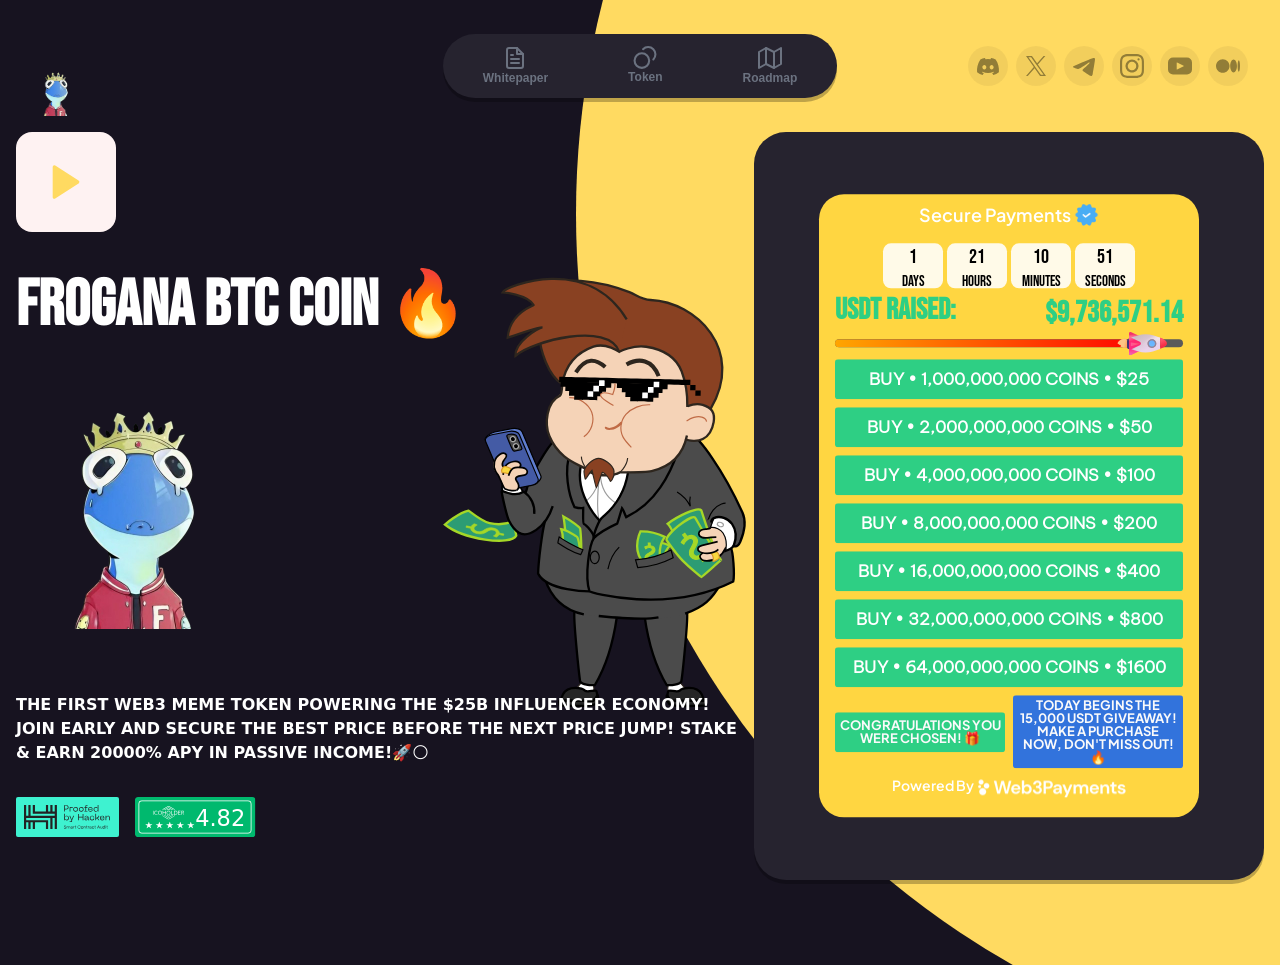
==== froganabtc.html @ 43154d12 "Add files via upload" ====
<!DOCTYPE html>

<html lang="en" class="dark" style="--wcm-color-fg-1: rgb(228,231,231); --wcm-color-fg-2: rgb(148,158,158); --wcm-color-fg-3: rgb(110,119,119); --wcm-color-bg-1: rgb(20,20,20); --wcm-color-bg-2: rgb(39,42,42); --wcm-color-bg-3: rgb(59,64,64); --wcm-color-overlay: rgba(255,255,255,0.1); --wcm-accent-color: #3396FF; --wcm-accent-fill-color: #FFFFFF; --wcm-z-index: 89; --wcm-background-color: #3396FF; --wcm-background-border-radius: 8px; --wcm-container-border-radius: 30px; --wcm-wallet-icon-border-radius: 15px; --wcm-wallet-icon-large-border-radius: 30px; --wcm-wallet-icon-small-border-radius: 7px; --wcm-input-border-radius: 28px; --wcm-button-border-radius: 10px; --wcm-notification-border-radius: 36px; --wcm-secondary-button-border-radius: 28px; --wcm-icon-button-border-radius: 50%; --wcm-button-hover-highlight-border-radius: 10px; --wcm-text-big-bold-size: 20px; --wcm-text-big-bold-weight: 600; --wcm-text-big-bold-line-height: 24px; --wcm-text-big-bold-letter-spacing: -0.03em; --wcm-text-big-bold-text-transform: none; --wcm-text-xsmall-bold-size: 10px; --wcm-text-xsmall-bold-weight: 700; --wcm-text-xsmall-bold-line-height: 12px; --wcm-text-xsmall-bold-letter-spacing: 0.02em; --wcm-text-xsmall-bold-text-transform: uppercase; --wcm-text-xsmall-regular-size: 12px; --wcm-text-xsmall-regular-weight: 600; --wcm-text-xsmall-regular-line-height: 14px; --wcm-text-xsmall-regular-letter-spacing: -0.03em; --wcm-text-xsmall-regular-text-transform: none; --wcm-text-small-thin-size: 14px; --wcm-text-small-thin-weight: 500; --wcm-text-small-thin-line-height: 16px; --wcm-text-small-thin-letter-spacing: -0.03em; --wcm-text-small-thin-text-transform: none; --wcm-text-small-regular-size: 14px; --wcm-text-small-regular-weight: 600; --wcm-text-small-regular-line-height: 16px; --wcm-text-small-regular-letter-spacing: -0.03em; --wcm-text-small-regular-text-transform: none; --wcm-text-medium-regular-size: 16px; --wcm-text-medium-regular-weight: 600; --wcm-text-medium-regular-line-height: 20px; --wcm-text-medium-regular-letter-spacing: -0.03em; --wcm-text-medium-regular-text-transform: none; --wcm-font-family: -apple-system, system-ui, BlinkMacSystemFont, &#39;Segoe UI&#39;, Roboto, Ubuntu, &#39;Helvetica Neue&#39;, sans-serif; --wcm-font-feature-settings: &#39;tnum&#39; on, &#39;lnum&#39; on, &#39;case&#39; on; --wcm-success-color: rgb(38,181,98); --wcm-error-color: rgb(242, 90, 103); --wcm-overlay-background-color: rgba(0, 0, 0, 0.3); --wcm-overlay-backdrop-filter: none;">
  <head>
    <meta http-equiv="Content-Type" content="text/html; charset=UTF-8">
    <title>Frogana BTC - PRESALE</title>
    <link rel="icon" sizes="16x16" >
    <link rel="icon" sizes="32x32" >
    <link rel="preconnect" >
    <meta name="viewport" content="width = device-width, initial-scale=1, shrink-to-fit=no">
    <meta name="description" content="Your multiple utility token for active and passive income. Single Frogana BTC token, multiple products&amp;utilities!">
    <meta name="keywords" content="finance, staking, dex, coins, tokens, crypto, web3, nft, play-to-earn, gamefi, blockchain">
    <meta property="og:title" content="Frogana BTC">
    <meta property="og:description" content="Your multiple utility token for active and passive income. Single Frogana BTC token, multiple products&amp;utilities!">
    <meta property="og:type" content="website">
    <meta property="og:image:alt" content="FatBoy &amp; FatBot">
    <meta name="twitter:card" content="summary_large_image">
    <meta name="twitter:site" content="@Frogana BTC_io">
    <meta name="twitter:title" content="Frogana BTC">
    <meta name="twitter:description" content="Your multiple utility token for active and passive income. Single Frogana BTC token, multiple products&amp;utilities!">
    <meta name="twitter:image:alt" content="FatBoy &amp; FatBot">
    <meta name="next-head-count" content="22">
    <link rel="preload" href="./web6/4d4cf4bfaf4ef35b.css" as="style">
    <link rel="stylesheet" href="./web6/4d4cf4bfaf4ef35b.css" data-n-g="">
	<link rel="icon" type="image/x-icon" href="z1/Frogana BTC/logo.png" style="border-radius: 50%;">
  </head>
  <body>
    
    <div id="__next">
      <div data-rk="">
		<style>
			@font-face {
			  font-family: 'DirtFont';
			  src: url('web6/dirt.ttf') format('truetype');
			}
			
			.font-dirt {
			  font-family: 'DirtFont', sans-serif;
			}
			</style>
				  <style>
					@font-face {
						font-family: 'Dirt2Font';
						src: url('web6/dirt2.ttf') format('truetype');
					}
				  
					.font-dirt2 {
						font-family: 'Dirt2Font', sans-serif;
					}
				  </style>
        <style>
          [data-rk] {
            --rk-blurs-modalOverlay: blur(0px);
            --rk-fonts-body: SFRounded, ui-rounded, "SF Pro Rounded", -apple-system, BlinkMacSystemFont, "Segoe UI", Roboto, Helvetica, Arial, sans-serif, "Apple Color Emoji", "Segoe UI Emoji", "Segoe UI Symbol";
            --rk-radii-actionButton: 9999px;
            --rk-radii-connectButton: 12px;
            --rk-radii-menuButton: 12px;
            --rk-radii-modal: 24px;
            --rk-radii-modalMobile: 28px;
            --rk-colors-accentColor: #0E76FD;
            --rk-colors-accentColorForeground: #FFF;
            --rk-colors-actionButtonBorder: rgba(0, 0, 0, 0.04);
            --rk-colors-actionButtonBorderMobile: rgba(0, 0, 0, 0.06);
            --rk-colors-actionButtonSecondaryBackground: rgba(0, 0, 0, 0.06);
            --rk-colors-closeButton: rgba(60, 66, 66, 0.8);
            --rk-colors-closeButtonBackground: rgba(0, 0, 0, 0.06);
            --rk-colors-connectButtonBackground: #FFF;
            --rk-colors-connectButtonBackgroundError: #FF494A;
            --rk-colors-connectButtonInnerBackground: linear-gradient(0deg, rgba(0, 0, 0, 0.03), rgba(0, 0, 0, 0.06));
            --rk-colors-connectButtonText: #25292E;
            --rk-colors-connectButtonTextError: #FFF;
            --rk-colors-connectionIndicator: #30E000;
            --rk-colors-downloadBottomCardBackground: linear-gradient(126deg, rgba(255, 255, 255, 0) 9.49%, rgba(171, 171, 171, 0.04) 71.04%), #FFFFFF;
            --rk-colors-downloadTopCardBackground: linear-gradient(126deg, rgba(171, 171, 171, 0.2) 9.49%, rgba(255, 255, 255, 0) 71.04%), #FFFFFF;
            --rk-colors-error: #FF494A;
            --rk-colors-generalBorder: rgba(0, 0, 0, 0.06);
            --rk-colors-generalBorderDim: rgba(0, 0, 0, 0.03);
            --rk-colors-menuItemBackground: rgba(60, 66, 66, 0.1);
            --rk-colors-modalBackdrop: rgba(0, 0, 0, 0.3);
            --rk-colors-modalBackground: #FFF;
            --rk-colors-modalBorder: transparent;
            --rk-colors-modalText: #25292E;
            --rk-colors-modalTextDim: rgba(60, 66, 66, 0.3);
            --rk-colors-modalTextSecondary: rgba(60, 66, 66, 0.6);
            --rk-colors-profileAction: #FFF;
            --rk-colors-profileActionHover: rgba(255, 255, 255, 0.5);
            --rk-colors-profileForeground: rgba(60, 66, 66, 0.06);
            --rk-colors-selectedOptionBorder: rgba(60, 66, 66, 0.1);
            --rk-colors-standby: #FFD641;
            --rk-shadows-connectButton: 0px 4px 12px rgba(0, 0, 0, 0.1);
            --rk-shadows-dialog: 0px 8px 32px rgba(0, 0, 0, 0.32);
            --rk-shadows-profileDetailsAction: 0px 2px 6px rgba(37, 41, 46, 0.04);
            --rk-shadows-selectedOption: 0px 2px 6px rgba(0, 0, 0, 0.24);
            --rk-shadows-selectedWallet: 0px 2px 6px rgba(0, 0, 0, 0.12);
            --rk-shadows-walletLogo: 0px 2px 16px rgba(0, 0, 0, 0.16);
          }
        </style>
        
        <div data-rk="">
          <style>
            [data-rk] {
              --rk-blurs-modalOverlay: blur(0px);
              --rk-fonts-body: SFRounded, ui-rounded, "SF Pro Rounded", -apple-system, BlinkMacSystemFont, "Segoe UI", Roboto, Helvetica, Arial, sans-serif, "Apple Color Emoji", "Segoe UI Emoji", "Segoe UI Symbol";
              --rk-radii-actionButton: 9999px;
              --rk-radii-connectButton: 12px;
              --rk-radii-menuButton: 12px;
              --rk-radii-modal: 24px;
              --rk-radii-modalMobile: 28px;
              --rk-colors-accentColor: rgb(255, 218, 97);
              --rk-colors-accentColorForeground: rgb(0, 0, 0);
              --rk-colors-actionButtonBorder: rgba(255, 255, 255, 0.04);
              --rk-colors-actionButtonBorderMobile: rgba(255, 255, 255, 0.08);
              --rk-colors-actionButtonSecondaryBackground: rgba(255, 255, 255, 0.08);
              --rk-colors-closeButton: rgba(224, 232, 255, 0.6);
              --rk-colors-closeButtonBackground: rgba(255, 255, 255, 0.08);
              --rk-colors-connectButtonBackground: #1A1B1F;
              --rk-colors-connectButtonBackgroundError: #FF494A;
              --rk-colors-connectButtonInnerBackground: linear-gradient(0deg, rgba(255, 255, 255, 0.075), rgba(255, 255, 255, 0.15));
              --rk-colors-connectButtonText: #FFF;
              --rk-colors-connectButtonTextError: #FFF;
              --rk-colors-connectionIndicator: #30E000;
              --rk-colors-downloadBottomCardBackground: linear-gradient(126deg, rgba(0, 0, 0, 0) 9.49%, rgba(120, 120, 120, 0.2) 71.04%), #1A1B1F;
              --rk-colors-downloadTopCardBackground: linear-gradient(126deg, rgba(120, 120, 120, 0.2) 9.49%, rgba(0, 0, 0, 0) 71.04%), #1A1B1F;
              --rk-colors-error: #FF494A;
              --rk-colors-generalBorder: rgba(255, 255, 255, 0.08);
              --rk-colors-generalBorderDim: rgba(255, 255, 255, 0.04);
              --rk-colors-menuItemBackground: rgba(224, 232, 255, 0.1);
              --rk-colors-modalBackdrop: rgba(0, 0, 0, 0.5);
              --rk-colors-modalBackground: #1A1B1F;
              --rk-colors-modalBorder: rgba(255, 255, 255, 0.08);
              --rk-colors-modalText: #FFF;
              --rk-colors-modalTextDim: rgba(224, 232, 255, 0.3);
              --rk-colors-modalTextSecondary: rgba(255, 255, 255, 0.6);
              --rk-colors-profileAction: rgba(224, 232, 255, 0.1);
              --rk-colors-profileActionHover: rgba(224, 232, 255, 0.2);
              --rk-colors-profileForeground: rgba(224, 232, 255, 0.05);
              --rk-colors-selectedOptionBorder: rgba(224, 232, 255, 0.1);
              --rk-colors-standby: #FFD641;
              --rk-shadows-connectButton: 0px 4px 12px rgba(0, 0, 0, 0.1);
              --rk-shadows-dialog: 0px 8px 32px rgba(0, 0, 0, 0.32);
              --rk-shadows-profileDetailsAction: 0px 2px 6px rgba(37, 41, 46, 0.04);
              --rk-shadows-selectedOption: 0px 2px 6px rgba(0, 0, 0, 0.24);
              --rk-shadows-selectedWallet: 0px 2px 6px rgba(0, 0, 0, 0.24);
              --rk-shadows-walletLogo: 0px 2px 16px rgba(0, 0, 0, 0.16);
            }
          </style>
          <div class="__variable_781dd9 __variable_50c4b5 __variable_92905e __variable_13c2ea">
            <noscript>Powered by <a  target="_blank" rel="noreferrer">Smartsupp</a>
            </noscript>
            <header class="fixed top-0 z-[1000] flex w-full items-center p-2 bg-transparent">
              <div class="mx-auto flex w-full max-w-screen-xl items-center xl:px-2">
                <a class="flex-1 items-center" >
                  <svg viewBox="0 0 85.90478 74.00583" version="1.1" xmlns="http://www.w3.org/2000/svg" class="size-[45px] text-primary xl:size-[50px]">
                    <g id="Page-1" stroke="none" stroke-width="1" fill="none" fill-rule="evenodd">
                      <g id="Logo" fill="currentColor" fill-rule="nonzero">
                        <img src="z1/Frogana BTC/logo.png" alt="" style="width: 50px; height: 50px;">
                      </g>
                    </g>
                  </svg>
                </a>
                <div class="hidden xl:block">
                  <nav>
                    <ul id="nav-bar-container" class="inline-flex w-full rounded-full bg-surface-elevated px-0 py-1.5 shadow-primary sm:w-fit sm:gap-20 sm:px-5">
                      <li>
                        <a target="_blank"  class="flex flex-col items-center justify-between text-xs font-bold capitalize text-gray-500 hover:text-primary transition-colors">
                          <svg xmlns="http://www.w3.org/2000/svg" fill="none" viewBox="0 0 24 24" width="24" class="">
                            <path stroke="currentColor" stroke-linecap="round" stroke-linejoin="round" stroke-width="2" d="M14 2H6a2 2 0 0 0-2 2v16a2 2 0 0 0 2 2h12a2 2 0 0 0 2-2V8l-6-6Z" clip-rule="evenodd"></path>
                            <path stroke="currentColor" stroke-linecap="round" stroke-linejoin="round" stroke-width="2" d="M14 2v6h6m-4 5H8m8 4H8m2-8H8"></path>
                          </svg>whitepaper </a>
                      </li>
                      <li>
                        <a  class="flex flex-col items-center justify-between text-xs font-bold capitalize text-gray-500 hover:text-primary transition-colors">
                          <svg xmlns="http://www.w3.org/2000/svg" fill="none" viewBox="0 0 23 22" width="24" class="">
                            <path d="M9.60102 3C10.8636 1.76281 12.5927 1 14.5 1C18.366 1 21.5 4.13401 21.5 8C21.5 9.90734 20.7372 11.6365 19.4999 12.899M15.5 14C15.5 17.866 12.366 21 8.5 21C4.63401 21 1.5 17.866 1.5 14C1.5 10.134 4.63401 7 8.5 7C12.366 7 15.5 10.134 15.5 14Z" stroke="currentColor" stroke-width="2" stroke-linecap="round" stroke-linejoin="round"></path>
                          </svg>token </a>
                      </li>
                      <li>
                        <a  class="flex flex-col items-center justify-between text-xs font-bold capitalize text-gray-500 hover:text-primary transition-colors">
                          <svg xmlns="http://www.w3.org/2000/svg" fill="none" viewBox="0 0 24 24" width="24" class="">
                            <path stroke="currentColor" stroke-linecap="round" stroke-linejoin="round" stroke-width="2" d="M1 6v16l7-4 8 4 7-4V2l-7 4-8-4-7 4Z" clip-rule="evenodd"></path>
                            <path stroke="currentColor" stroke-linecap="round" stroke-linejoin="round" stroke-width="2" d="M8 2v16m8-12v16"></path>
                          </svg>Roadmap </a>
                      </li>
                    </ul>
                  </nav>
                </div>
                <div class="relative hidden flex-1 justify-end xl:flex">
                  <div style="opacity: 1; transform: none;">
                    <ul id="socials" class="flex flex-wrap justify-center gap-1">
                      <li>
                        <a target="_blank" rel="noopener noreferrer" class="flex size-9 items-center justify-center rounded-full text-black/60 transition-colors hover:bg-black/10 sm:size-12 p-1 hover:text-white !size-5 bg-black/5" >
                          <svg xmlns="http://www.w3.org/2000/svg" fill="currentColor" viewBox="0 0 24 24" width="24" class="text-black/40 hover:text-white">
                            <g id="Social">
                              <path id="Vector" fill="currentColor" fill-opacity="1" d="M19.624 5.41A17.964 17.964 0 0 0 15.147 4a.067.067 0 0 0-.073.035 12.56 12.56 0 0 0-.557 1.161 16.523 16.523 0 0 0-5.03 0c-.15-.366-.372-.812-.566-1.16A.07.07 0 0 0 8.849 4a17.9 17.9 0 0 0-4.478 1.409.065.065 0 0 0-.03.025C1.489 9.755.707 13.97 1.09 18.13c.002.02.012.039.028.052a18.155 18.155 0 0 0 5.495 2.815.07.07 0 0 0 .077-.026c.423-.585.799-1.205 1.123-1.853a.07.07 0 0 0-.037-.098 11.94 11.94 0 0 1-1.717-.83.071.071 0 0 1-.029-.091.071.071 0 0 1 .022-.027c.116-.088.23-.178.34-.271a.067.067 0 0 1 .072-.01c3.6 1.667 7.498 1.667 11.056 0a.066.066 0 0 1 .072.01c.11.092.225.184.342.272a.071.071 0 0 1 .028.06.07.07 0 0 1-.034.057 11.25 11.25 0 0 1-1.718.829.071.071 0 0 0-.037.1c.33.647.708 1.265 1.123 1.851a.07.07 0 0 0 .077.027 18.092 18.092 0 0 0 5.503-2.816.072.072 0 0 0 .028-.051c.459-4.81-.768-8.99-3.252-12.694a.056.056 0 0 0-.029-.026ZM8.352 15.596c-1.084 0-1.978-1.009-1.978-2.248 0-1.24.876-2.248 1.978-2.248 1.11 0 1.995 1.018 1.977 2.248 0 1.238-.876 2.248-1.977 2.248Zm7.31 0c-1.084 0-1.977-1.009-1.977-2.248 0-1.24.875-2.248 1.977-2.248 1.11 0 1.994 1.018 1.977 2.248 0 1.238-.867 2.248-1.977 2.248Z"></path>
                            </g>
                          </svg>
                        </a>
                      </li>
                      <li>
                        <a target="_blank" rel="noopener noreferrer" class="flex size-9 items-center justify-center rounded-full text-black/60 transition-colors hover:bg-black/10 sm:size-12 p-1 hover:text-white !size-5 bg-black/5" >
                          <svg xmlns="http://www.w3.org/2000/svg" fill="none" viewBox="0 0 24 24" width="24" class="text-black/40 hover:text-white">
                            <g id="Social">
                              <path id="Vector" fill="currentColor" fill-opacity="1" d="M13.903 10.47 21.348 2h-1.764l-6.465 7.354L7.955 2H2l7.808 11.12L2 22h1.765l6.827-7.765L16.045 22H22l-8.097-11.53Zm-2.417 2.747-.79-1.107L4.4 3.3h2.71l5.08 7.11.792 1.107 6.602 9.242h-2.71l-5.388-7.542Z"></path>
                            </g>
                          </svg>
                        </a>
                      </li>
                      <li>
                        <a target="_blank" rel="noopener noreferrer" class="flex size-9 items-center justify-center rounded-full text-black/60 transition-colors hover:bg-black/10 sm:size-12 p-1 hover:text-white !size-5 bg-black/5" >
                          <svg xmlns="http://www.w3.org/2000/svg" fill="none" viewBox="0 0 24 24" width="24" class="text-black/40 hover:text-white">
                            <g id="Social">
                              <path id="Vector" fill="currentColor" fill-opacity="1" fill-rule="evenodd" d="M2.513 11.749c5.907-2.54 9.843-4.215 11.813-5.023C19.953 4.415 21.122 4.014 21.884 4c.167-.003.543.038.784.233.205.164.261.386.289.542.026.155.06.51.033.787-.304 3.162-1.623 10.837-2.295 14.378-.284 1.5-.843 2.003-1.384 2.051-1.176.107-2.07-.767-3.21-1.504-1.782-1.155-2.79-1.873-4.52-3-2-1.3-.704-2.015.436-3.184.298-.306 5.482-4.96 5.582-5.383.013-.053.024-.25-.095-.354-.117-.103-.292-.067-.419-.039-.178.04-3.026 1.9-8.545 5.575-.808.548-1.54.816-2.196.802-.724-.016-2.114-.404-3.149-.736-1.269-.407-2.276-.622-2.19-1.313.047-.36.549-.73 1.508-1.106Z" clip-rule="evenodd"></path>
                            </g>
                          </svg>
                        </a>
                      </li>
                      <li>
                        <a target="_blank" rel="noopener noreferrer" class="flex size-9 items-center justify-center rounded-full text-black/60 transition-colors hover:bg-black/10 sm:size-12 p-1 hover:text-white !size-5 bg-black/5" >
                          <svg xmlns="http://www.w3.org/2000/svg" fill="currentColor" viewBox="0 0 22 22" width="24" class="text-black/40 hover:text-white">
                            <path fill="currentColor" fill-rule="evenodd" d="M8.703 5.457a6 6 0 1 1 4.593 11.088A6 6 0 0 1 8.703 5.457Zm.806 9.142a3.895 3.895 0 0 0 4.243-.844 3.892 3.892 0 0 0 0-5.506 3.894 3.894 0 1 0-4.243 6.35Z" clip-rule="evenodd"></path>
                            <path fill="currentColor" d="M17 6a1 1 0 1 0 0-2 1 1 0 0 0 0 2Z"></path>
                            <path fill="currentColor" fill-rule="evenodd" d="M21.428 3.791c.268.7.457 1.502.51 2.673C21.992 7.636 22 8.014 22 11c0 2.986-.013 3.36-.066 4.536-.052 1.171-.238 1.972-.51 2.673a5.366 5.366 0 0 1-1.27 1.946 5.364 5.364 0 0 1-1.946 1.268c-.612.235-1.302.41-2.25.485-.135.01-.276.02-.422.026C14.364 21.987 13.99 22 11 22c-2.985 0-3.36-.013-4.536-.066-1.17-.052-1.972-.237-2.672-.51a5.307 5.307 0 0 1-1.947-1.27A5.363 5.363 0 0 1 .577 18.21c-.269-.7-.458-1.502-.511-2.673C.013 14.364 0 13.99 0 11s.013-3.364.066-4.536l.014-.256C.148 5.174.328 4.439.577 3.79a5.4 5.4 0 0 1 1.268-1.945A5.342 5.342 0 0 1 3.795.577c.657-.252 1.403-.434 2.459-.5l.215-.011C7.64.013 8.015 0 11.005 0c2.985 0 3.36.013 4.535.066 1.171.052 1.973.237 2.673.51a5.406 5.406 0 0 1 1.946 1.269 5.38 5.38 0 0 1 1.269 1.946Zm-1.846 13.7c.15-.384.33-.969.38-2.043l.002-.076c.046-1.099.063-1.495.063-4.372 0-2.942-.013-3.289-.066-4.447-.049-1.07-.23-1.656-.379-2.044a3.491 3.491 0 0 0-.827-1.268 3.425 3.425 0 0 0-1.268-.827c-.384-.15-.97-.331-2.044-.38-1.156-.052-1.505-.066-4.436-.066-2.932 0-3.28.014-4.437.066-1.07.05-1.656.23-2.044.38-.477.18-.91.462-1.267.827a3.42 3.42 0 0 0-.828 1.268c-.15.384-.33.969-.38 2.043C2 7.711 1.987 8.063 1.987 11c0 2.937.009 3.29.066 4.447.048 1.07.23 1.656.379 2.044.18.478.463.91.828 1.268.355.367.788.65 1.267.828.384.15.97.33 2.044.379 1.157.052 1.505.066 4.436.066 2.932 0 3.28-.014 4.437-.066 1.07-.049 1.656-.23 2.043-.379.479-.18.912-.463 1.269-.828.367-.356.65-.79.827-1.268Z" clip-rule="evenodd"></path>
                          </svg>
                        </a>
                      </li>
                      <li>
                        <a target="_blank" rel="noopener noreferrer" class="flex size-9 items-center justify-center rounded-full text-black/60 transition-colors hover:bg-black/10 sm:size-12 p-1 hover:text-white !size-5 bg-black/5" >
                          <svg xmlns="http://www.w3.org/2000/svg" fill="none" viewBox="0 0 24 24" width="24" class="text-black/40 hover:text-white">
                            <g id="Social">
                              <path id="Vector" fill="currentColor" fill-opacity="1" d="M19.016 3.508H4.983A4.984 4.984 0 0 0 0 8.493v7.014a4.984 4.984 0 0 0 4.984 4.984h14.031A4.985 4.985 0 0 0 24 15.507V8.493a4.984 4.984 0 0 0-4.985-4.985h.001Zm-3.371 8.833-6.563 3.13a.264.264 0 0 1-.377-.238V8.778c0-.197.207-.324.382-.235l6.563 3.325a.264.264 0 0 1-.005.473Z"></path>
                            </g>
                          </svg>
                        </a>
                      </li>
                      <li>
                        <a target="_blank" rel="noopener noreferrer" class="flex size-9 items-center justify-center rounded-full text-black/60 transition-colors hover:bg-black/10 sm:size-12 p-1 hover:text-white !size-5 bg-black/5" >
                          <svg xmlns="http://www.w3.org/2000/svg" fill="none" viewBox="0 0 24 24" width="24" class="text-black/40 hover:text-white">
                            <g id="Social">
                              <path id="Vector" fill="currentColor" fill-opacity="1" d="M6.769 5.156c3.738 0 6.768 3.052 6.768 6.816 0 3.763-3.03 6.815-6.768 6.815S0 15.735 0 11.972c0-3.764 3.03-6.816 6.769-6.816Zm10.81.4c1.868 0 3.384 2.872 3.384 6.416 0 3.542-1.515 6.416-3.385 6.416-1.869 0-3.384-2.874-3.384-6.417 0-3.542 1.515-6.416 3.384-6.416h.001Zm5.23.668c.658 0 1.191 2.573 1.191 5.748 0 3.173-.533 5.747-1.19 5.747-.658 0-1.19-2.573-1.19-5.748 0-3.174.531-5.747 1.189-5.747Z"></path>
                            </g>
                          </svg>
                        </a>
                      </li>
                    </ul>
                  </div>
                </div>
                <div class="flex flex-1 justify-end xl:hidden">
                  <button class="inline-flex items-center gap-1 justify-center whitespace-nowrap text-base font-bold transition-colors focus-visible:outline-none focus-visible:ring-1 disabled:pointer-events-none disabled:opacity-10 disabled:bg-surface-invert disabled:shadow-none focus-visible:ring-neutral-300 uppercase hover:bg-surface-secondary/80 size-5 rounded-xs bg-black/5 text-border-subtle">
                    <svg width="24" height="24" viewBox="0 0 24 24" fill="none" xmlns="http://www.w3.org/2000/svg" class="shrink-0">
                      <path d="M3 12H21M3 6H21M9 18H21" stroke="currentColor" stroke-width="2" stroke-linecap="round" stroke-linejoin="round"></path>
                    </svg>
                  </button>
                </div>
              </div>
            </header>
            <main class="min-h-screen max-w-full overflow-x-hidden bg-surface-background font-goldplay antialiased">
              <div class="absolute z-0 h-full w-screen overflow-x-hidden">
                <div class="absolute left-[20%] top-[-600px] z-0 size-[1000px] rounded-full bg-primary md:left-[30%] md:top-[-700px] md:size-[1200px] lg:left-[45%] lg:top-[-650px] lg:size-[1728px]"></div>
              </div>
              <div class="block h-4"></div>
              <div id="hero-content" class="block h-[100px]"></div>
              <section class="relative mx-auto max-w-screen-xl space-y-6 px-2">
                <div class="relative flex flex-col items-center justify-center xl:min-h-[700px] xl:flex-row xl:items-start xl:justify-between xl:pb-5">
                  <div class="z-10 mt-[-132px] min-h-screen w-full xl:mt-0 xl:min-h-[700px]">
                    <div class="flex flex-col items-center space-y-3 pb-4 xl:mb-10 xl:ml-0 xl:mt-0 xl:h-auto xl:items-start xl:space-y-4 xl:pb-1">
                      <div class="relative items-center justify-center overflow-hidden rounded-2xl bg-red-50 z-20 hidden size-[100px] cursor-pointer xl:flex" type="button" aria-haspopup="dialog" aria-expanded="false" aria-controls="radix-:Rm3f38m:" data-state="closed">
                        <video width="140" height="94" loop="" autoplay="" muted="" playsinline="" class="absolute inset-0 size-full object-cover" poster="/images/trailer-placeholder.webp" preload="auto" disablepictureinpicture="">
                          <source src="https://pub-b21e6a7e9b2e4c12b4d9bf7b2d9ebb5e.r2.dev/trailer_720p.mp4" type="video/mp4">
                        </video>
                        <svg xmlns="http://www.w3.org/2000/svg" fill="none" viewBox="0 0 24 24" class="z-20 size-5 text-primary">
                          <g id="Icon / play">
                            <path id="Shape" fill="currentColor" fill-rule="evenodd" stroke="currentColor" stroke-linecap="round" stroke-linejoin="round" stroke-width="2" d="m5 3 14 9-14 9V3Z" clip-rule="evenodd"></path>
                          </g>
                        </svg>
                      </div>
                      <div class="flex min-h-[288px] flex-1 items-end pb-3 xl:hidden">
                        <div style="width: 45vh; height: auto;">
                          <svg xmlns="http://www.w3.org/2000/svg" xmlns:xlink="http://www.w3.org/1999/xlink" viewBox="0 0 460 460" width="460" height="460" preserveAspectRatio="xMidYMid meet" style="width: 100%; height: 100%; transform: translate3d(0px, 0px, 0px); content-visibility: visible;">
                            <defs>
                              <clippath id="__lottie_element_2">
                                <rect width="460" height="460" x="0" y="0"></rect>
                              </clippath>
                              <clippath id="__lottie_element_4">
                                <path d="M0,0 L960,0 L960,960 L0,960z"></path>
                              </clippath>
                            </defs>
                            <g clip-path="url(#__lottie_element_2)">
                              <g clip-path="url(#__lottie_element_4)" transform="matrix(0.4791699945926666,0,0,0.4791699945926666,-0.0016021728515625,-0.0016021728515625)" opacity="1" style="display: block;">
                                <g transform="matrix(-0.4306297302246094,1.0295698642730713,-1.0295698642730713,-0.4306297302246094,212.3212890625,601.53125)" opacity="1" style="display: block;">
                                  <g opacity="1" transform="matrix(1,0,0,1,0,0)">
                                    <path fill="rgb(44,156,116)" fill-opacity="1" d=" M-7.942999839782715,-9.699999809265137 C-10.543000221252441,-23.200000762939453 -16.743000030517578,-36.70000076293945 -27.042999267578125,-45.70000076293945 C-20.94300079345703,-50.70000076293945 -5.942999839782715,-60.29999923706055 -5.942999839782715,-60.29999923706055 C14.857000350952148,-58.29999923706055 35.15700149536133,22.600000381469727 23.756999969482422,60.29999923706055 C23.756999969482422,60.29999923706055 -4.442999839782715,46.099998474121094 -13.942999839782715,32.099998474121094 C-13.942999839782715,32.099998474121094 -5.942999839782715,1.100000023841858 -7.942999839782715,-9.699999809265137z"></path>
                                    <path stroke-linecap="butt" stroke-linejoin="miter" fill-opacity="0" stroke-miterlimit="10" stroke="rgb(165,215,39)" stroke-opacity="1" stroke-width="4" d=" M-7.942999839782715,-9.699999809265137 C-10.543000221252441,-23.200000762939453 -16.743000030517578,-36.70000076293945 -27.042999267578125,-45.70000076293945 C-20.94300079345703,-50.70000076293945 -5.942999839782715,-60.29999923706055 -5.942999839782715,-60.29999923706055 C14.857000350952148,-58.29999923706055 35.15700149536133,22.600000381469727 23.756999969482422,60.29999923706055 C23.756999969482422,60.29999923706055 -4.442999839782715,46.099998474121094 -13.942999839782715,32.099998474121094 C-13.942999839782715,32.099998474121094 -5.942999839782715,1.100000023841858 -7.942999839782715,-9.699999809265137z"></path>
                                  </g>
                                  <g opacity="1" transform="matrix(1,0,0,1,0,0)">
                                    <path fill="rgb(165,215,39)" fill-opacity="1" d=" M11.56,25.2 C11.56,25.2 10.07,17.22 10.07,17.22 C7.64,17.24 4.88,15.93 3.05,14.01 C3.05,14.01 3.06,8.68 3.06,8.68 C4.91,10.51 7.36,11.92 9.69,11.82 C12.64,11.69 14.03,8.36 13.19,3.86 C12.38,-0.49 10.25,-3.11 6.73,-5.34 C1.89,-8.32 -1.41,-11.84 -2.7,-18.72 C-3.93,-25.28 -2.41,-30.36 1.2,-31.71 C1.2,-31.71 -0.29,-39.69 -0.29,-39.69 C-0.29,-39.69 2.29,-39.8 2.29,-39.8 C2.29,-39.8 3.72,-32.14 3.72,-32.14 C6.25,-32.09 8.19,-30.9 9.65,-29.61 C9.65,-29.61 9.59,-24.35 9.59,-24.35 C8.54,-25.26 6.5,-26.92 3.84,-26.81 C0.64,-26.67 0.11,-22.98 0.7,-19.82 C1.47,-15.71 3.39,-13.72 7.55,-11.03 C12.46,-7.9 15.39,-3.88 16.71,3.15 C17.87,9.39 16.68,15.34 12.64,16.87 C12.64,16.87 14.18,25.08 14.18,25.08 C14.18,25.08 11.56,25.2 11.56,25.2z"></path>
                                    <g opacity="1" transform="matrix(1,0,0,1,7.00600004196167,-7.303999900817871)"></g>
                                  </g>
                                  <g opacity="1" transform="matrix(1,0,0,1,0,0)">
                                    <path stroke-linecap="butt" stroke-linejoin="miter" fill-opacity="0" stroke-miterlimit="10" stroke="rgb(165,215,39)" stroke-opacity="1" stroke-width="1" d=" M11.56,25.2 C11.56,25.2 10.07,17.22 10.07,17.22 C7.64,17.24 4.88,15.93 3.05,14.01 C3.05,14.01 3.06,8.68 3.06,8.68 C4.91,10.51 7.36,11.92 9.69,11.82 C12.64,11.69 14.03,8.36 13.19,3.86 C12.38,-0.49 10.25,-3.11 6.73,-5.34 C1.89,-8.32 -1.41,-11.84 -2.7,-18.72 C-3.93,-25.28 -2.41,-30.36 1.2,-31.71 C1.2,-31.71 -0.29,-39.69 -0.29,-39.69 C-0.29,-39.69 2.29,-39.8 2.29,-39.8 C2.29,-39.8 3.72,-32.14 3.72,-32.14 C6.25,-32.09 8.19,-30.9 9.65,-29.61 C9.65,-29.61 9.59,-24.35 9.59,-24.35 C8.54,-25.26 6.5,-26.92 3.84,-26.81 C0.64,-26.67 0.11,-22.98 0.7,-19.82 C1.47,-15.71 3.39,-13.72 7.55,-11.03 C12.46,-7.9 15.39,-3.88 16.71,3.15 C17.87,9.39 16.68,15.34 12.64,16.87 C12.64,16.87 14.18,25.08 14.18,25.08 C14.18,25.08 11.56,25.2 11.56,25.2z"></path>
                                    <g opacity="1" transform="matrix(1,0,0,1,7.00600004196167,-7.303999900817871)"></g>
                                  </g>
                                </g>
                                <g transform="matrix(1.1018555164337158,0.17711754143238068,-0.17711754143238068,1.1018555164337158,575.3359375,500.9179382324219)" opacity="0.009681818181680343" style="display: none;">
                                  <g opacity="1" transform="matrix(1,0,0,1,0,0)">
                                    <path fill="rgb(44,156,116)" fill-opacity="1" d=" M-21.104000091552734,-36.83700180053711 C-8.204000473022461,-20.136999130249023 1.3960000276565552,-8.036999702453613 22.79599952697754,0.7630000114440918 C26.996000289916992,2.4630000591278076 39.09600067138672,5.163000106811523 43.69599914550781,5.563000202178955 C50.395999908447266,6.163000106811523 58.09600067138672,5.163000106811523 64.09600067138672,3.062999963760376 C67.09600067138672,11.163000106811523 61.59600067138672,30.663000106811523 60.895999908447266,31.46299934387207 C59.895999908447266,32.66299819946289 55.29600143432617,33.9630012512207 53.59600067138672,34.4630012512207 C32.79600143432617,40.26300048828125 11.496999740600586,34.26300048828125 1.496999979019165,28.96299934387207 C-15.803000450134277,19.96299934387207 -29.90399932861328,8.163000106811523 -42.80400085449219,-5.0370001792907715 C-49.30400085449219,-11.63700008392334 -66.30400085449219,-33.4370002746582 -64.90399932861328,-34.33700180053711 C-64.90399932861328,-34.33700180053711 -55.40399932861328,-32.5369987487793 -49.90399932861328,-32.137001037597656 C-39.50400161743164,-31.636999130249023 -28.804000854492188,-32.137001037597656 -21.104000091552734,-36.83700180053711z"></path>
                                    <path stroke-linecap="butt" stroke-linejoin="miter" fill-opacity="0" stroke-miterlimit="10" stroke="rgb(165,215,39)" stroke-opacity="1" stroke-width="4" d=" M-21.104000091552734,-36.83700180053711 C-8.204000473022461,-20.136999130249023 1.3960000276565552,-8.036999702453613 22.79599952697754,0.7630000114440918 C26.996000289916992,2.4630000591278076 39.09600067138672,5.163000106811523 43.69599914550781,5.563000202178955 C50.395999908447266,6.163000106811523 58.09600067138672,5.163000106811523 64.09600067138672,3.062999963760376 C67.09600067138672,11.163000106811523 61.59600067138672,30.663000106811523 60.895999908447266,31.46299934387207 C59.895999908447266,32.66299819946289 55.29600143432617,33.9630012512207 53.59600067138672,34.4630012512207 C32.79600143432617,40.26300048828125 11.496999740600586,34.26300048828125 1.496999979019165,28.96299934387207 C-15.803000450134277,19.96299934387207 -29.90399932861328,8.163000106811523 -42.80400085449219,-5.0370001792907715 C-49.30400085449219,-11.63700008392334 -66.30400085449219,-33.4370002746582 -64.90399932861328,-34.33700180053711 C-64.90399932861328,-34.33700180053711 -55.40399932861328,-32.5369987487793 -49.90399932861328,-32.137001037597656 C-39.50400161743164,-31.636999130249023 -28.804000854492188,-32.137001037597656 -21.104000091552734,-36.83700180053711z"></path>
                                  </g>
                                  <g opacity="1" transform="matrix(1,0,0,1,0,0)">
                                    <path fill="rgb(165,215,39)" fill-opacity="1" d=" M26.93,23.03 C26.93,23.03 19.74,19.25 19.74,19.25 C18.26,21.17 15.51,22.53 12.88,22.77 C12.88,22.77 8.7,19.46 8.7,19.46 C11.28,19.14 13.9,18.09 15.27,16.2 C17,13.81 15.26,10.65 11.2,8.52 C7.29,6.46 3.92,6.51 -0.02,7.88 C-5.36,9.83 -10.17,10.24 -16.36,6.98 C-22.27,3.88 -25.31,-0.47 -24.13,-4.14 C-24.13,-4.14 -31.32,-7.91 -31.32,-7.91 C-31.32,-7.91 -29.8,-10.01 -29.8,-10.01 C-29.8,-10.01 -22.9,-6.38 -22.9,-6.38 C-21.3,-8.33 -19.16,-9.11 -17.24,-9.46 C-17.24,-9.46 -13.15,-6.15 -13.15,-6.15 C-14.52,-5.89 -17.08,-5.32 -18.65,-3.16 C-20.53,-0.57 -17.96,2.14 -15.12,3.63 C-11.42,5.58 -8.66,5.3 -3.98,3.71 C1.53,1.8 6.49,1.99 12.83,5.32 C18.45,8.28 22.37,12.9 21.07,17.01 C21.07,17.01 28.47,20.9 28.47,20.9 C28.47,20.9 26.93,23.03 26.93,23.03z"></path>
                                    <g opacity="1" transform="matrix(1,0,0,1,-1.4249999523162842,6.51200008392334)"></g>
                                  </g>
                                  <g opacity="1" transform="matrix(1,0,0,1,0,0)">
                                    <path stroke-linecap="butt" stroke-linejoin="miter" fill-opacity="0" stroke-miterlimit="10" stroke="rgb(165,215,39)" stroke-opacity="1" stroke-width="1" d=" M26.93,23.03 C26.93,23.03 19.74,19.25 19.74,19.25 C18.26,21.17 15.51,22.53 12.88,22.77 C12.88,22.77 8.7,19.46 8.7,19.46 C11.28,19.14 13.9,18.09 15.27,16.2 C17,13.81 15.26,10.65 11.2,8.52 C7.29,6.46 3.92,6.51 -0.02,7.88 C-5.36,9.83 -10.17,10.24 -16.36,6.98 C-22.27,3.88 -25.31,-0.47 -24.13,-4.14 C-24.13,-4.14 -31.32,-7.91 -31.32,-7.91 C-31.32,-7.91 -29.8,-10.01 -29.8,-10.01 C-29.8,-10.01 -22.9,-6.38 -22.9,-6.38 C-21.3,-8.33 -19.16,-9.11 -17.24,-9.46 C-17.24,-9.46 -13.15,-6.15 -13.15,-6.15 C-14.52,-5.89 -17.08,-5.32 -18.65,-3.16 C-20.53,-0.57 -17.96,2.14 -15.12,3.63 C-11.42,5.58 -8.66,5.3 -3.98,3.71 C1.53,1.8 6.49,1.99 12.83,5.32 C18.45,8.28 22.37,12.9 21.07,17.01 C21.07,17.01 28.47,20.9 28.47,20.9 C28.47,20.9 26.93,23.03 26.93,23.03z"></path>
                                    <g opacity="1" transform="matrix(1,0,0,1,-1.4249999523162842,6.51200008392334)"></g>
                                  </g>
                                </g>
                                <g transform="matrix(1.1160000562667847,0,0,1.1160000562667847,132.73365783691406,391.03253173828125)" opacity="0.0007095709606704759" style="display: none;">
                                  <g opacity="1" transform="matrix(1,0,0,1,-19.54400062561035,-2.8350000381469727)">
                                    <path fill="rgb(44,156,116)" fill-opacity="1" d=" M25.04400062561035,20.16699981689453 C21.243999481201172,20.867000579833984 17.3439998626709,20.066999435424805 13.543999671936035,19.16699981689453 C7.144000053405762,17.767000198364258 0.6439999938011169,16.267000198364258 -4.556000232696533,12.366999626159668 C-7.855999946594238,9.866999626159668 -10.555999755859375,6.566999912261963 -12.956000328063965,3.066999912261963 C-17.055999755859375,-2.8329999446868896 -20.756000518798828,-8.932999610900879 -23.95599937438965,-15.432999610900879 C-24.756000518798828,-17.033000946044922 -25.45599937438965,-18.83300018310547 -24.756000518798828,-20.433000564575195 C-19.6560001373291,-18.632999420166016 -15.755999565124512,-14.432999610900879 -11.055999755859375,-11.633000373840332 C-3.1559998989105225,-7.0329999923706055 6.24399995803833,-6.632999897003174 14.543999671936035,-3.132999897003174 C19.243999481201172,-1.1330000162124634 18.8439998626709,0.2669999897480011 20.143999099731445,4.666999816894531 C21.643999099731445,9.866999626159668 23.444000244140625,14.967000007629395 25.04400062561035,20.16699981689453z"></path>
                                  </g>
                                  <g opacity="1" transform="matrix(1,0,0,1,0,0)">
                                    <path fill="rgb(44,156,116)" fill-opacity="1" d=" M-39,-9.369000434875488 C-37.79999923706055,-7.568999767303467 -35.900001525878906,-5.468999862670898 -35.900001525878906,-5.468999862670898 C-27.899999618530273,1.7309999465942383 -17.899999618530273,7.330999851226807 -7.099999904632568,8.331000328063965 C3.700000047683716,9.331000328063965 15.300000190734863,4.931000232696533 21.200000762939453,-4.169000148773193 C33.400001525878906,4.230999946594238 44.70000076293945,13.930999755859375 54.70000076293945,24.83099937438965 C49.400001525878906,33.930999755859375 38.20000076293945,38.430999755859375 27.600000381469727,37.930999755859375 C17.100000381469727,37.430999755859375 7.199999809265137,32.73099899291992 -1.7000000476837158,27.0310001373291 C-25.200000762939453,11.831000328063965 -43.70000076293945,-10.968999862670898 -53.599998474121094,-37.069000244140625 C-53.599998474121094,-37.069000244140625 -54.70000076293945,-37.96900177001953 -54.70000076293945,-37.96900177001953 C-40.099998474121094,-25.768999099731445 -23.700000762939453,-17.069000244140625 -5.699999809265137,-10.968999862670898 C-4.599999904632568,-10.569000244140625 -3.4000000953674316,-10.168999671936035 -2.700000047683716,-9.369000434875488 C-2.0999999046325684,-8.769000053405762 -1.7999999523162842,-7.86899995803833 -1.5,-7.068999767303467 C0.20000000298023224,-2.36899995803833 2,2.2309999465942383 3.700000047683716,6.931000232696533 C3.700000047683716,6.931000232696533 3.9000000953674316,7.730999946594238 3.9000000953674316,7.730999946594238"></path>
                                    <path stroke-linecap="butt" stroke-linejoin="miter" fill-opacity="0" stroke-miterlimit="10" stroke="rgb(165,215,39)" stroke-opacity="1" stroke-width="4" d=" M-39,-9.369000434875488 C-37.79999923706055,-7.568999767303467 -35.900001525878906,-5.468999862670898 -35.900001525878906,-5.468999862670898 C-27.899999618530273,1.7309999465942383 -17.899999618530273,7.330999851226807 -7.099999904632568,8.331000328063965 C3.700000047683716,9.331000328063965 15.300000190734863,4.931000232696533 21.200000762939453,-4.169000148773193 C33.400001525878906,4.230999946594238 44.70000076293945,13.930999755859375 54.70000076293945,24.83099937438965 C49.400001525878906,33.930999755859375 38.20000076293945,38.430999755859375 27.600000381469727,37.930999755859375 C17.100000381469727,37.430999755859375 7.199999809265137,32.73099899291992 -1.7000000476837158,27.0310001373291 C-25.200000762939453,11.831000328063965 -43.70000076293945,-10.968999862670898 -53.599998474121094,-37.069000244140625 C-53.599998474121094,-37.069000244140625 -54.70000076293945,-37.96900177001953 -54.70000076293945,-37.96900177001953 C-40.099998474121094,-25.768999099731445 -23.700000762939453,-17.069000244140625 -5.699999809265137,-10.968999862670898 C-4.599999904632568,-10.569000244140625 -3.4000000953674316,-10.168999671936035 -2.700000047683716,-9.369000434875488 C-2.0999999046325684,-8.769000053405762 -1.7999999523162842,-7.86899995803833 -1.5,-7.068999767303467 C0.20000000298023224,-2.36899995803833 2,2.2309999465942383 3.700000047683716,6.931000232696533 C3.700000047683716,6.931000232696533 3.9000000953674316,7.730999946594238 3.9000000953674316,7.730999946594238"></path>
                                  </g>
                                </g>
                                <g transform="matrix(1.1157938241958618,0.02145550586283207,-0.02145550586283207,1.1157938241958618,203.39859008789062,79.1277847290039)" opacity="0.00021594126794326486" style="display: none;">
                                  <g opacity="1" transform="matrix(1,0,0,1,0,0)">
                                    <path fill="rgb(44,156,116)" fill-opacity="1" d=" M38.277000427246094,-8.25 C38.277000427246094,-8.25 36.777000427246094,-6.849999904632568 36.777000427246094,-6.849999904632568 C25.677000045776367,-11.550000190734863 -5.5229997634887695,0.75 -15.02299976348877,8.949999809265137 C-29.322999954223633,21.25 -35.62300109863281,36.849998474121094 -35.62300109863281,36.849998474121094 C-35.62300109863281,36.849998474121094 -38.722999572753906,18.649999618530273 -38.222999572753906,10.550000190734863 C-37.12300109863281,-6.75 -22.62299919128418,-18.149999618530273 -8.92300033569336,-25.950000762939453 C3.4769999980926514,-33.04999923706055 19.677000045776367,-36.849998474121094 19.677000045776367,-36.849998474121094 C26.476999282836914,-33.04999923706055 34.37699890136719,-19.149999618530273 38.277000427246094,-8.25z"></path>
                                    <path stroke-linecap="butt" stroke-linejoin="miter" fill-opacity="0" stroke-miterlimit="10" stroke="rgb(165,215,39)" stroke-opacity="1" stroke-width="4" d=" M38.277000427246094,-8.25 C38.277000427246094,-8.25 36.777000427246094,-6.849999904632568 36.777000427246094,-6.849999904632568 C25.677000045776367,-11.550000190734863 -5.5229997634887695,0.75 -15.02299976348877,8.949999809265137 C-29.322999954223633,21.25 -35.62300109863281,36.849998474121094 -35.62300109863281,36.849998474121094 C-35.62300109863281,36.849998474121094 -38.722999572753906,18.649999618530273 -38.222999572753906,10.550000190734863 C-37.12300109863281,-6.75 -22.62299919128418,-18.149999618530273 -8.92300033569336,-25.950000762939453 C3.4769999980926514,-33.04999923706055 19.677000045776367,-36.849998474121094 19.677000045776367,-36.849998474121094 C26.476999282836914,-33.04999923706055 34.37699890136719,-19.149999618530273 38.277000427246094,-8.25z"></path>
                                  </g>
                                </g>
                                <g transform="matrix(1.1159905195236206,-0.004627930000424385,0.004627930000424385,1.1159905195236206,716.5027465820312,92.33448028564453)" opacity="0.00001009105814830491" style="display: none;">
                                  <g opacity="1" transform="matrix(1,0,0,1,-7.659999847412109,1.8760000467300415)">
                                    <path fill="rgb(44,156,116)" fill-opacity="1" d=" M18.506000518798828,23.81399917602539 C18.506000518798828,23.81399917602539 18.9060001373291,22.61400032043457 18.9060001373291,22.61400032043457 C9.305999755859375,19.513999938964844 4.306000232696533,0.6140000224113464 6.50600004196167,-6.986000061035156 C9.805999755859375,-18.285999298095703 19.9060001373291,-27.38599967956543 19.9060001373291,-27.38599967956543 C19.9060001373291,-27.38599967956543 3.00600004196167,-21.486000061035156 -3.5940001010894775,-18.086000442504883 C-17.694000244140625,-10.685999870300293 -20.0939998626709,0.3140000104904175 -19.893999099731445,9.61400032043457 C-19.79400062561035,18.013999938964844 -14.894000053405762,26.81399917602539 -14.894000053405762,26.81399917602539 C-8.394000053405762,28.413999557495117 7.306000232696533,26.413999557495117 18.506000518798828,23.81399917602539z"></path>
                                    <path stroke-linecap="butt" stroke-linejoin="miter" fill-opacity="0" stroke-miterlimit="10" stroke="rgb(165,215,39)" stroke-opacity="1" stroke-width="4" d=" M18.506000518798828,23.81399917602539 C18.506000518798828,23.81399917602539 18.9060001373291,22.61400032043457 18.9060001373291,22.61400032043457 C9.305999755859375,19.513999938964844 4.306000232696533,0.6140000224113464 6.50600004196167,-6.986000061035156 C9.805999755859375,-18.285999298095703 19.9060001373291,-27.38599967956543 19.9060001373291,-27.38599967956543 C19.9060001373291,-27.38599967956543 3.00600004196167,-21.486000061035156 -3.5940001010894775,-18.086000442504883 C-17.694000244140625,-10.685999870300293 -20.0939998626709,0.3140000104904175 -19.893999099731445,9.61400032043457 C-19.79400062561035,18.013999938964844 -14.894000053405762,26.81399917602539 -14.894000053405762,26.81399917602539 C-8.394000053405762,28.413999557495117 7.306000232696533,26.413999557495117 18.506000518798828,23.81399917602539z"></path>
                                  </g>
                                  <g opacity="1" transform="matrix(1,0,0,1,0,0)">
                                    <path fill="rgb(165,215,39)" fill-opacity="1" d=" M-14.07,7.23 C-14.07,7.23 -12.96,3.69 -12.96,3.69 C-14.9,2.66 -16.72,1 -17.62,-0.47 C-17.62,-0.47 -16.08,-2.41 -16.08,-2.41 C-15.14,-0.95 -13.6,0.61 -11.71,1.57 C-9.33,2.79 -7.27,2.17 -6.64,0.18 C-6.04,-1.75 -6.98,-3.61 -9.14,-5.93 C-12.13,-9.08 -13.74,-11.77 -12.79,-14.82 C-11.88,-17.72 -9.21,-18.91 -5.96,-17.86 C-5.96,-17.86 -4.85,-21.4 -4.85,-21.4 C-4.85,-21.4 -2.77,-20.34 -2.77,-20.34 C-2.77,-20.34 -3.83,-16.94 -3.83,-16.94 C-1.84,-15.84 -0.63,-14.57 0.16,-13.48 C0.16,-13.48 -1.41,-11.6 -1.41,-11.6 C-1.98,-12.38 -3.12,-13.86 -5.27,-14.95 C-7.86,-16.27 -9.33,-15.16 -9.77,-13.76 C-10.34,-11.94 -9.38,-10.39 -6.85,-7.64 C-3.85,-4.4 -2.67,-1.69 -3.64,1.43 C-4.51,4.19 -7.16,5.84 -10.81,4.67 C-10.81,4.67 -11.95,8.31 -11.95,8.31 C-11.95,8.31 -14.07,7.23 -14.07,7.23z"></path>
                                    <g opacity="1" transform="matrix(1,0,0,1,-8.732999801635742,-6.545000076293945)"></g>
                                  </g>
                                  <g opacity="1" transform="matrix(1,0,0,1,0,0)">
                                    <path stroke-linecap="butt" stroke-linejoin="miter" fill-opacity="0" stroke-miterlimit="10" stroke="rgb(165,215,39)" stroke-opacity="1" stroke-width="1" d=" M-14.07,7.23 C-14.07,7.23 -12.96,3.69 -12.96,3.69 C-14.9,2.66 -16.72,1 -17.62,-0.47 C-17.62,-0.47 -16.08,-2.41 -16.08,-2.41 C-15.14,-0.95 -13.6,0.61 -11.71,1.57 C-9.33,2.79 -7.27,2.17 -6.64,0.18 C-6.04,-1.75 -6.98,-3.61 -9.14,-5.93 C-12.13,-9.08 -13.74,-11.77 -12.79,-14.82 C-11.88,-17.72 -9.21,-18.91 -5.96,-17.86 C-5.96,-17.86 -4.85,-21.4 -4.85,-21.4 C-4.85,-21.4 -2.77,-20.34 -2.77,-20.34 C-2.77,-20.34 -3.83,-16.94 -3.83,-16.94 C-1.84,-15.84 -0.63,-14.57 0.16,-13.48 C0.16,-13.48 -1.41,-11.6 -1.41,-11.6 C-1.98,-12.38 -3.12,-13.86 -5.27,-14.95 C-7.86,-16.27 -9.33,-15.16 -9.77,-13.76 C-10.34,-11.94 -9.38,-10.39 -6.85,-7.64 C-3.85,-4.4 -2.67,-1.69 -3.64,1.43 C-4.51,4.19 -7.16,5.84 -10.81,4.67 C-10.81,4.67 -11.95,8.31 -11.95,8.31 C-11.95,8.31 -14.07,7.23 -14.07,7.23z"></path>
                                    <g opacity="1" transform="matrix(1,0,0,1,-8.732999801635742,-6.545000076293945)"></g>
                                  </g>
                                  <g opacity="1" transform="matrix(1,0,0,1,5.705999851226807,-21.035999298095703)">
                                    <path fill="rgb(44,156,116)" fill-opacity="1" d=" M5.340000152587891,7.125999927520752 C6.440000057220459,6.72599983215332 14.739999771118164,-0.27399998903274536 21.639999389648438,-4.473999977111816 C23.540000915527344,-10.27400016784668 12.539999961853027,-7.673999786376953 11.739999771118164,-7.473999977111816 C-10.5600004196167,-2.4739999771118164 -21.860000610351562,8.22599983215332 -21.860000610351562,8.22599983215332 C-8.960000038146973,3.3259999752044678 4.340000152587891,7.526000022888184 5.340000152587891,7.125999927520752z"></path>
                                    <path stroke-linecap="butt" stroke-linejoin="miter" fill-opacity="0" stroke-miterlimit="10" stroke="rgb(165,215,39)" stroke-opacity="1" stroke-width="4" d=" M5.340000152587891,7.125999927520752 C6.440000057220459,6.72599983215332 14.739999771118164,-0.27399998903274536 21.639999389648438,-4.473999977111816 C23.540000915527344,-10.27400016784668 12.539999961853027,-7.673999786376953 11.739999771118164,-7.473999977111816 C-10.5600004196167,-2.4739999771118164 -21.860000610351562,8.22599983215332 -21.860000610351562,8.22599983215332 C-8.960000038146973,3.3259999752044678 4.340000152587891,7.526000022888184 5.340000152587891,7.125999927520752z"></path>
                                  </g>
                                </g>
                                <g transform="matrix(1.1159238815307617,-0.013042088598012924,0.013042088598012924,1.1159238815307617,810.7384033203125,416.6460266113281)" opacity="0.00007996459778354392" style="display: none;">
                                  <g opacity="1" transform="matrix(1,0,0,1,11.758000373840332,10.755999565124512)">
                                    <path fill="rgb(44,156,116)" fill-opacity="1" d=" M-4.6020002365112305,-31.649999618530273 C-1.3020000457763672,-29.649999618530273 1.0980000495910645,-26.450000762939453 3.3980000019073486,-23.350000381469727 C7.197999954223633,-18.049999237060547 11.197999954223633,-12.649999618530273 12.498000144958496,-6.25 C13.39799976348877,-2.1500000953674316 13.097999572753906,2.049999952316284 12.697999954223633,6.25 C11.89799976348877,13.350000381469727 10.597999572753906,20.450000762939453 8.79800033569336,27.350000381469727 C8.29800033569336,29.049999237060547 7.697999954223633,30.950000762939453 6.0980000495910645,31.649999618530273 C3.497999906539917,26.850000381469727 3.2980000972747803,21.149999618530273 1.5980000495910645,16.049999237060547 C-1.2020000219345093,7.349999904632568 -8.001999855041504,0.8500000238418579 -11.902000427246094,-7.25 C-14.10200023651123,-11.850000381469727 -12.902000427246094,-12.649999618530273 -11.001999855041504,-16.850000381469727 C-8.902000427246094,-21.649999618530273 -6.9019999504089355,-26.649999618530273 -4.6020002365112305,-31.649999618530273z"></path>
                                  </g>
                                  <g opacity="1" transform="matrix(1,0,0,1,-0.5249999761581421,0)">
                                    <path fill="rgb(44,156,116)" fill-opacity="1" d=" M23.381000518798828,28.506000518798828 C23.680999755859375,26.4060001373291 23.58099937438965,23.506000518798828 23.58099937438965,23.506000518798828 C22.381000518798828,12.706000328063965 18.58099937438965,2.00600004196167 11.081000328063965,-5.894000053405762 C3.5810000896453857,-13.793999671936035 -7.919000148773193,-18.0939998626709 -18.41900062561035,-15.194000244140625 C-22.018999099731445,-29.493999481201172 -24.018999099731445,-44.29399871826172 -24.319000244140625,-59.09400177001953 C-14.319000244140625,-62.49399948120117 -2.9189999103546143,-58.39400100708008 4.681000232696533,-51.09400177001953 C12.281000137329102,-43.79399871826172 16.58099937438965,-33.694000244140625 19.381000518798828,-23.493999481201172 C26.981000900268555,3.4059998989105225 25.7810001373291,32.70600128173828 15.980999946594238,58.90599822998047 C15.980999946594238,58.90599822998047 16.180999755859375,60.305999755859375 16.180999755859375,60.305999755859375 C13.281000137329102,41.50600051879883 6.781000137329102,24.106000900268555 -2.7190001010894775,7.605999946594238 C-3.319000005722046,6.605999946594238 -3.9200000762939453,5.50600004196167 -3.9200000762939453,4.406000137329102 C-3.9200000762939453,3.50600004196167 -3.619999885559082,2.7060000896453857 -3.319999933242798,1.906000018119812 C-1.5199999809265137,-2.694000005722046 0.18000000715255737,-7.394000053405762 1.9800000190734863,-11.994000434875488 C1.9800000190734863,-11.994000434875488 2.2799999713897705,-12.694000244140625 2.2799999713897705,-12.694000244140625"></path>
                                    <path stroke-linecap="butt" stroke-linejoin="miter" fill-opacity="0" stroke-miterlimit="10" stroke="rgb(165,215,39)" stroke-opacity="1" stroke-width="4" d=" M23.381000518798828,28.506000518798828 C23.680999755859375,26.4060001373291 23.58099937438965,23.506000518798828 23.58099937438965,23.506000518798828 C22.381000518798828,12.706000328063965 18.58099937438965,2.00600004196167 11.081000328063965,-5.894000053405762 C3.5810000896453857,-13.793999671936035 -7.919000148773193,-18.0939998626709 -18.41900062561035,-15.194000244140625 C-22.018999099731445,-29.493999481201172 -24.018999099731445,-44.29399871826172 -24.319000244140625,-59.09400177001953 C-14.319000244140625,-62.49399948120117 -2.9189999103546143,-58.39400100708008 4.681000232696533,-51.09400177001953 C12.281000137329102,-43.79399871826172 16.58099937438965,-33.694000244140625 19.381000518798828,-23.493999481201172 C26.981000900268555,3.4059998989105225 25.7810001373291,32.70600128173828 15.980999946594238,58.90599822998047 C15.980999946594238,58.90599822998047 16.180999755859375,60.305999755859375 16.180999755859375,60.305999755859375 C13.281000137329102,41.50600051879883 6.781000137329102,24.106000900268555 -2.7190001010894775,7.605999946594238 C-3.319000005722046,6.605999946594238 -3.9200000762939453,5.50600004196167 -3.9200000762939453,4.406000137329102 C-3.9200000762939453,3.50600004196167 -3.619999885559082,2.7060000896453857 -3.319999933242798,1.906000018119812 C-1.5199999809265137,-2.694000005722046 0.18000000715255737,-7.394000053405762 1.9800000190734863,-11.994000434875488 C1.9800000190734863,-11.994000434875488 2.2799999713897705,-12.694000244140625 2.2799999713897705,-12.694000244140625"></path>
                                  </g>
                                </g>
                                <g transform="matrix(1.1160000562667847,0,0,1.1160000562667847,132.7214813232422,391.02923583984375)" opacity="0.00043732340541794204" style="display: none;">
                                  <g opacity="1" transform="matrix(1,0,0,1,-19.54400062561035,-2.8350000381469727)">
                                    <path fill="rgb(44,156,116)" fill-opacity="1" d=" M25.04400062561035,20.16699981689453 C21.243999481201172,20.867000579833984 17.3439998626709,20.066999435424805 13.543999671936035,19.16699981689453 C7.144000053405762,17.767000198364258 0.6439999938011169,16.267000198364258 -4.556000232696533,12.366999626159668 C-7.855999946594238,9.866999626159668 -10.555999755859375,6.566999912261963 -12.956000328063965,3.066999912261963 C-17.055999755859375,-2.8329999446868896 -20.756000518798828,-8.932999610900879 -23.95599937438965,-15.432999610900879 C-24.756000518798828,-17.033000946044922 -25.45599937438965,-18.83300018310547 -24.756000518798828,-20.433000564575195 C-19.6560001373291,-18.632999420166016 -15.755999565124512,-14.432999610900879 -11.055999755859375,-11.633000373840332 C-3.1559998989105225,-7.0329999923706055 6.24399995803833,-6.632999897003174 14.543999671936035,-3.132999897003174 C19.243999481201172,-1.1330000162124634 18.8439998626709,0.2669999897480011 20.143999099731445,4.666999816894531 C21.643999099731445,9.866999626159668 23.444000244140625,14.967000007629395 25.04400062561035,20.16699981689453z"></path>
                                  </g>
                                  <g opacity="1" transform="matrix(1,0,0,1,0,0)">
                                    <path fill="rgb(44,156,116)" fill-opacity="1" d=" M-39,-9.369000434875488 C-37.79999923706055,-7.568999767303467 -35.900001525878906,-5.468999862670898 -35.900001525878906,-5.468999862670898 C-27.899999618530273,1.7309999465942383 -17.899999618530273,7.330999851226807 -7.099999904632568,8.331000328063965 C3.700000047683716,9.331000328063965 15.300000190734863,4.931000232696533 21.200000762939453,-4.169000148773193 C33.400001525878906,4.230999946594238 44.70000076293945,13.930999755859375 54.70000076293945,24.83099937438965 C49.400001525878906,33.930999755859375 38.20000076293945,38.430999755859375 27.600000381469727,37.930999755859375 C17.100000381469727,37.430999755859375 7.199999809265137,32.73099899291992 -1.7000000476837158,27.0310001373291 C-25.200000762939453,11.831000328063965 -43.70000076293945,-10.968999862670898 -53.599998474121094,-37.069000244140625 C-53.599998474121094,-37.069000244140625 -54.70000076293945,-37.96900177001953 -54.70000076293945,-37.96900177001953 C-40.099998474121094,-25.768999099731445 -23.700000762939453,-17.069000244140625 -5.699999809265137,-10.968999862670898 C-4.599999904632568,-10.569000244140625 -3.4000000953674316,-10.168999671936035 -2.700000047683716,-9.369000434875488 C-2.0999999046325684,-8.769000053405762 -1.7999999523162842,-7.86899995803833 -1.5,-7.068999767303467 C0.20000000298023224,-2.36899995803833 2,2.2309999465942383 3.700000047683716,6.931000232696533 C3.700000047683716,6.931000232696533 3.9000000953674316,7.730999946594238 3.9000000953674316,7.730999946594238"></path>
                                    <path stroke-linecap="butt" stroke-linejoin="miter" fill-opacity="0" stroke-miterlimit="10" stroke="rgb(165,215,39)" stroke-opacity="1" stroke-width="4" d=" M-39,-9.369000434875488 C-37.79999923706055,-7.568999767303467 -35.900001525878906,-5.468999862670898 -35.900001525878906,-5.468999862670898 C-27.899999618530273,1.7309999465942383 -17.899999618530273,7.330999851226807 -7.099999904632568,8.331000328063965 C3.700000047683716,9.331000328063965 15.300000190734863,4.931000232696533 21.200000762939453,-4.169000148773193 C33.400001525878906,4.230999946594238 44.70000076293945,13.930999755859375 54.70000076293945,24.83099937438965 C49.400001525878906,33.930999755859375 38.20000076293945,38.430999755859375 27.600000381469727,37.930999755859375 C17.100000381469727,37.430999755859375 7.199999809265137,32.73099899291992 -1.7000000476837158,27.0310001373291 C-25.200000762939453,11.831000328063965 -43.70000076293945,-10.968999862670898 -53.599998474121094,-37.069000244140625 C-53.599998474121094,-37.069000244140625 -54.70000076293945,-37.96900177001953 -54.70000076293945,-37.96900177001953 C-40.099998474121094,-25.768999099731445 -23.700000762939453,-17.069000244140625 -5.699999809265137,-10.968999862670898 C-4.599999904632568,-10.569000244140625 -3.4000000953674316,-10.168999671936035 -2.700000047683716,-9.369000434875488 C-2.0999999046325684,-8.769000053405762 -1.7999999523162842,-7.86899995803833 -1.5,-7.068999767303467 C0.20000000298023224,-2.36899995803833 2,2.2309999465942383 3.700000047683716,6.931000232696533 C3.700000047683716,6.931000232696533 3.9000000953674316,7.730999946594238 3.9000000953674316,7.730999946594238"></path>
                                  </g>
                                </g>
                                <g transform="matrix(1.1159154176712036,0.01374324131757021,-0.01374324131757021,1.1159154176712036,203.3941192626953,79.12142944335938)" opacity="0.00008877741647523862" style="display: none;">
                                  <g opacity="1" transform="matrix(1,0,0,1,0,0)">
                                    <path fill="rgb(44,156,116)" fill-opacity="1" d=" M38.277000427246094,-8.25 C38.277000427246094,-8.25 36.777000427246094,-6.849999904632568 36.777000427246094,-6.849999904632568 C25.677000045776367,-11.550000190734863 -5.5229997634887695,0.75 -15.02299976348877,8.949999809265137 C-29.322999954223633,21.25 -35.62300109863281,36.849998474121094 -35.62300109863281,36.849998474121094 C-35.62300109863281,36.849998474121094 -38.722999572753906,18.649999618530273 -38.222999572753906,10.550000190734863 C-37.12300109863281,-6.75 -22.62299919128418,-18.149999618530273 -8.92300033569336,-25.950000762939453 C3.4769999980926514,-33.04999923706055 19.677000045776367,-36.849998474121094 19.677000045776367,-36.849998474121094 C26.476999282836914,-33.04999923706055 34.37699890136719,-19.149999618530273 38.277000427246094,-8.25z"></path>
                                    <path stroke-linecap="butt" stroke-linejoin="miter" fill-opacity="0" stroke-miterlimit="10" stroke="rgb(165,215,39)" stroke-opacity="1" stroke-width="4" d=" M38.277000427246094,-8.25 C38.277000427246094,-8.25 36.777000427246094,-6.849999904632568 36.777000427246094,-6.849999904632568 C25.677000045776367,-11.550000190734863 -5.5229997634887695,0.75 -15.02299976348877,8.949999809265137 C-29.322999954223633,21.25 -35.62300109863281,36.849998474121094 -35.62300109863281,36.849998474121094 C-35.62300109863281,36.849998474121094 -38.722999572753906,18.649999618530273 -38.222999572753906,10.550000190734863 C-37.12300109863281,-6.75 -22.62299919128418,-18.149999618530273 -8.92300033569336,-25.950000762939453 C3.4769999980926514,-33.04999923706055 19.677000045776367,-36.849998474121094 19.677000045776367,-36.849998474121094 C26.476999282836914,-33.04999923706055 34.37699890136719,-19.149999618530273 38.277000427246094,-8.25z"></path>
                                  </g>
                                </g>
                                <g transform="matrix(1.1153191328048706,-0.03897898644208908,0.03897898644208908,1.1153191328048706,716.4832153320312,92.36788177490234)" opacity="0.0007095709606701917" style="display: none;">
                                  <g opacity="1" transform="matrix(1,0,0,1,-7.659999847412109,1.8760000467300415)">
                                    <path fill="rgb(44,156,116)" fill-opacity="1" d=" M18.506000518798828,23.81399917602539 C18.506000518798828,23.81399917602539 18.9060001373291,22.61400032043457 18.9060001373291,22.61400032043457 C9.305999755859375,19.513999938964844 4.306000232696533,0.6140000224113464 6.50600004196167,-6.986000061035156 C9.805999755859375,-18.285999298095703 19.9060001373291,-27.38599967956543 19.9060001373291,-27.38599967956543 C19.9060001373291,-27.38599967956543 3.00600004196167,-21.486000061035156 -3.5940001010894775,-18.086000442504883 C-17.694000244140625,-10.685999870300293 -20.0939998626709,0.3140000104904175 -19.893999099731445,9.61400032043457 C-19.79400062561035,18.013999938964844 -14.894000053405762,26.81399917602539 -14.894000053405762,26.81399917602539 C-8.394000053405762,28.413999557495117 7.306000232696533,26.413999557495117 18.506000518798828,23.81399917602539z"></path>
                                    <path stroke-linecap="butt" stroke-linejoin="miter" fill-opacity="0" stroke-miterlimit="10" stroke="rgb(165,215,39)" stroke-opacity="1" stroke-width="4" d=" M18.506000518798828,23.81399917602539 C18.506000518798828,23.81399917602539 18.9060001373291,22.61400032043457 18.9060001373291,22.61400032043457 C9.305999755859375,19.513999938964844 4.306000232696533,0.6140000224113464 6.50600004196167,-6.986000061035156 C9.805999755859375,-18.285999298095703 19.9060001373291,-27.38599967956543 19.9060001373291,-27.38599967956543 C19.9060001373291,-27.38599967956543 3.00600004196167,-21.486000061035156 -3.5940001010894775,-18.086000442504883 C-17.694000244140625,-10.685999870300293 -20.0939998626709,0.3140000104904175 -19.893999099731445,9.61400032043457 C-19.79400062561035,18.013999938964844 -14.894000053405762,26.81399917602539 -14.894000053405762,26.81399917602539 C-8.394000053405762,28.413999557495117 7.306000232696533,26.413999557495117 18.506000518798828,23.81399917602539z"></path>
                                  </g>
                                  <g opacity="1" transform="matrix(1,0,0,1,0,0)">
                                    <path fill="rgb(165,215,39)" fill-opacity="1" d=" M-14.07,7.23 C-14.07,7.23 -12.96,3.69 -12.96,3.69 C-14.9,2.66 -16.72,1 -17.62,-0.47 C-17.62,-0.47 -16.08,-2.41 -16.08,-2.41 C-15.14,-0.95 -13.6,0.61 -11.71,1.57 C-9.33,2.79 -7.27,2.17 -6.64,0.18 C-6.04,-1.75 -6.98,-3.61 -9.14,-5.93 C-12.13,-9.08 -13.74,-11.77 -12.79,-14.82 C-11.88,-17.72 -9.21,-18.91 -5.96,-17.86 C-5.96,-17.86 -4.85,-21.4 -4.85,-21.4 C-4.85,-21.4 -2.77,-20.34 -2.77,-20.34 C-2.77,-20.34 -3.83,-16.94 -3.83,-16.94 C-1.84,-15.84 -0.63,-14.57 0.16,-13.48 C0.16,-13.48 -1.41,-11.6 -1.41,-11.6 C-1.98,-12.38 -3.12,-13.86 -5.27,-14.95 C-7.86,-16.27 -9.33,-15.16 -9.77,-13.76 C-10.34,-11.94 -9.38,-10.39 -6.85,-7.64 C-3.85,-4.4 -2.67,-1.69 -3.64,1.43 C-4.51,4.19 -7.16,5.84 -10.81,4.67 C-10.81,4.67 -11.95,8.31 -11.95,8.31 C-11.95,8.31 -14.07,7.23 -14.07,7.23z"></path>
                                    <g opacity="1" transform="matrix(1,0,0,1,-8.732999801635742,-6.545000076293945)"></g>
                                  </g>
                                  <g opacity="1" transform="matrix(1,0,0,1,0,0)">
                                    <path stroke-linecap="butt" stroke-linejoin="miter" fill-opacity="0" stroke-miterlimit="10" stroke="rgb(165,215,39)" stroke-opacity="1" stroke-width="1" d=" M-14.07,7.23 C-14.07,7.23 -12.96,3.69 -12.96,3.69 C-14.9,2.66 -16.72,1 -17.62,-0.47 C-17.62,-0.47 -16.08,-2.41 -16.08,-2.41 C-15.14,-0.95 -13.6,0.61 -11.71,1.57 C-9.33,2.79 -7.27,2.17 -6.64,0.18 C-6.04,-1.75 -6.98,-3.61 -9.14,-5.93 C-12.13,-9.08 -13.74,-11.77 -12.79,-14.82 C-11.88,-17.72 -9.21,-18.91 -5.96,-17.86 C-5.96,-17.86 -4.85,-21.4 -4.85,-21.4 C-4.85,-21.4 -2.77,-20.34 -2.77,-20.34 C-2.77,-20.34 -3.83,-16.94 -3.83,-16.94 C-1.84,-15.84 -0.63,-14.57 0.16,-13.48 C0.16,-13.48 -1.41,-11.6 -1.41,-11.6 C-1.98,-12.38 -3.12,-13.86 -5.27,-14.95 C-7.86,-16.27 -9.33,-15.16 -9.77,-13.76 C-10.34,-11.94 -9.38,-10.39 -6.85,-7.64 C-3.85,-4.4 -2.67,-1.69 -3.64,1.43 C-4.51,4.19 -7.16,5.84 -10.81,4.67 C-10.81,4.67 -11.95,8.31 -11.95,8.31 C-11.95,8.31 -14.07,7.23 -14.07,7.23z"></path>
                                    <g opacity="1" transform="matrix(1,0,0,1,-8.732999801635742,-6.545000076293945)"></g>
                                  </g>
                                  <g opacity="1" transform="matrix(1,0,0,1,5.705999851226807,-21.035999298095703)">
                                    <path fill="rgb(44,156,116)" fill-opacity="1" d=" M5.340000152587891,7.125999927520752 C6.440000057220459,6.72599983215332 14.739999771118164,-0.27399998903274536 21.639999389648438,-4.473999977111816 C23.540000915527344,-10.27400016784668 12.539999961853027,-7.673999786376953 11.739999771118164,-7.473999977111816 C-10.5600004196167,-2.4739999771118164 -21.860000610351562,8.22599983215332 -21.860000610351562,8.22599983215332 C-8.960000038146973,3.3259999752044678 4.340000152587891,7.526000022888184 5.340000152587891,7.125999927520752z"></path>
                                    <path stroke-linecap="butt" stroke-linejoin="miter" fill-opacity="0" stroke-miterlimit="10" stroke="rgb(165,215,39)" stroke-opacity="1" stroke-width="4" d=" M5.340000152587891,7.125999927520752 C6.440000057220459,6.72599983215332 14.739999771118164,-0.27399998903274536 21.639999389648438,-4.473999977111816 C23.540000915527344,-10.27400016784668 12.539999961853027,-7.673999786376953 11.739999771118164,-7.473999977111816 C-10.5600004196167,-2.4739999771118164 -21.860000610351562,8.22599983215332 -21.860000610351562,8.22599983215332 C-8.960000038146973,3.3259999752044678 4.340000152587891,7.526000022888184 5.340000152587891,7.125999927520752z"></path>
                                  </g>
                                </g>
                                <g transform="matrix(0.20057038962841034,1.0978286266326904,-1.0978286266326904,0.20057038962841034,506.34033203125,504.1167297363281)" opacity="1" style="display: block;">
                                  <g opacity="1" transform="matrix(1,0,0,1,11.758000373840332,10.755999565124512)">
                                    <path fill="rgb(44,156,116)" fill-opacity="1" d=" M-4.6020002365112305,-31.649999618530273 C-1.3020000457763672,-29.649999618530273 1.0980000495910645,-26.450000762939453 3.3980000019073486,-23.350000381469727 C7.197999954223633,-18.049999237060547 11.197999954223633,-12.649999618530273 12.498000144958496,-6.25 C13.39799976348877,-2.1500000953674316 13.097999572753906,2.049999952316284 12.697999954223633,6.25 C11.89799976348877,13.350000381469727 10.597999572753906,20.450000762939453 8.79800033569336,27.350000381469727 C8.29800033569336,29.049999237060547 7.697999954223633,30.950000762939453 6.0980000495910645,31.649999618530273 C3.497999906539917,26.850000381469727 3.2980000972747803,21.149999618530273 1.5980000495910645,16.049999237060547 C-1.2020000219345093,7.349999904632568 -8.001999855041504,0.8500000238418579 -11.902000427246094,-7.25 C-14.10200023651123,-11.850000381469727 -12.902000427246094,-12.649999618530273 -11.001999855041504,-16.850000381469727 C-8.902000427246094,-21.649999618530273 -6.9019999504089355,-26.649999618530273 -4.6020002365112305,-31.649999618530273z"></path>
                                  </g>
                                  <g opacity="1" transform="matrix(1,0,0,1,-0.5249999761581421,0)">
                                    <path fill="rgb(44,156,116)" fill-opacity="1" d=" M23.381000518798828,28.506000518798828 C23.680999755859375,26.4060001373291 23.58099937438965,23.506000518798828 23.58099937438965,23.506000518798828 C22.381000518798828,12.706000328063965 18.58099937438965,2.00600004196167 11.081000328063965,-5.894000053405762 C3.5810000896453857,-13.793999671936035 -7.919000148773193,-18.0939998626709 -18.41900062561035,-15.194000244140625 C-22.018999099731445,-29.493999481201172 -24.018999099731445,-44.29399871826172 -24.319000244140625,-59.09400177001953 C-14.319000244140625,-62.49399948120117 -2.9189999103546143,-58.39400100708008 4.681000232696533,-51.09400177001953 C12.281000137329102,-43.79399871826172 16.58099937438965,-33.694000244140625 19.381000518798828,-23.493999481201172 C26.981000900268555,3.4059998989105225 25.7810001373291,32.70600128173828 15.980999946594238,58.90599822998047 C15.980999946594238,58.90599822998047 16.180999755859375,60.305999755859375 16.180999755859375,60.305999755859375 C13.281000137329102,41.50600051879883 6.781000137329102,24.106000900268555 -2.7190001010894775,7.605999946594238 C-3.319000005722046,6.605999946594238 -3.9200000762939453,5.50600004196167 -3.9200000762939453,4.406000137329102 C-3.9200000762939453,3.50600004196167 -3.619999885559082,2.7060000896453857 -3.319999933242798,1.906000018119812 C-1.5199999809265137,-2.694000005722046 0.18000000715255737,-7.394000053405762 1.9800000190734863,-11.994000434875488 C1.9800000190734863,-11.994000434875488 2.2799999713897705,-12.694000244140625 2.2799999713897705,-12.694000244140625"></path>
                                    <path stroke-linecap="butt" stroke-linejoin="miter" fill-opacity="0" stroke-miterlimit="10" stroke="rgb(165,215,39)" stroke-opacity="1" stroke-width="4" d=" M23.381000518798828,28.506000518798828 C23.680999755859375,26.4060001373291 23.58099937438965,23.506000518798828 23.58099937438965,23.506000518798828 C22.381000518798828,12.706000328063965 18.58099937438965,2.00600004196167 11.081000328063965,-5.894000053405762 C3.5810000896453857,-13.793999671936035 -7.919000148773193,-18.0939998626709 -18.41900062561035,-15.194000244140625 C-22.018999099731445,-29.493999481201172 -24.018999099731445,-44.29399871826172 -24.319000244140625,-59.09400177001953 C-14.319000244140625,-62.49399948120117 -2.9189999103546143,-58.39400100708008 4.681000232696533,-51.09400177001953 C12.281000137329102,-43.79399871826172 16.58099937438965,-33.694000244140625 19.381000518798828,-23.493999481201172 C26.981000900268555,3.4059998989105225 25.7810001373291,32.70600128173828 15.980999946594238,58.90599822998047 C15.980999946594238,58.90599822998047 16.180999755859375,60.305999755859375 16.180999755859375,60.305999755859375 C13.281000137329102,41.50600051879883 6.781000137329102,24.106000900268555 -2.7190001010894775,7.605999946594238 C-3.319000005722046,6.605999946594238 -3.9200000762939453,5.50600004196167 -3.9200000762939453,4.406000137329102 C-3.9200000762939453,3.50600004196167 -3.619999885559082,2.7060000896453857 -3.319999933242798,1.906000018119812 C-1.5199999809265137,-2.694000005722046 0.18000000715255737,-7.394000053405762 1.9800000190734863,-11.994000434875488 C1.9800000190734863,-11.994000434875488 2.2799999713897705,-12.694000244140625 2.2799999713897705,-12.694000244140625"></path>
                                  </g>
                                </g>
                                <g transform="matrix(1.1160000562667847,0,0,1.1160000562667847,414.7909851074219,856.5)" opacity="1" style="display: block;">
                                  <g opacity="1" transform="matrix(1,0,0,1,0,0)">
                                    <g opacity="1" transform="matrix(1,0,0,1,-4.22599983215332,45.154998779296875)">
                                      <path fill="rgb(255,255,255)" fill-opacity="1" d=" M-2.325000047683716,-13.484999656677246 C-3.924999952316284,-1.684999942779541 -15.625,3.2149999141693115 -17.024999618530273,11.114999771118164 C-17.625,14.515000343322754 -12.824999809265137,12.8149995803833 -5.025000095367432,12.8149995803833 C4.175000190734863,12.8149995803833 17.575000762939453,18.315000534057617 13.774999618530273,3.115000009536743 C13.375,1.315000057220459 14.274999618530273,-3.7850000858306885 17.075000762939453,-13.78499984741211"></path>
                                      <path stroke-linecap="butt" stroke-linejoin="miter" fill-opacity="0" stroke-miterlimit="4" stroke="rgb(46,38,30)" stroke-opacity="1" stroke-width="2" d=" M-2.325000047683716,-13.484999656677246 C-3.924999952316284,-1.684999942779541 -15.625,3.2149999141693115 -17.024999618530273,11.114999771118164 C-17.625,14.515000343322754 -12.824999809265137,12.8149995803833 -5.025000095367432,12.8149995803833 C4.175000190734863,12.8149995803833 17.575000762939453,18.315000534057617 13.774999618530273,3.115000009536743 C13.375,1.315000057220459 14.274999618530273,-3.7850000858306885 17.075000762939453,-13.78499984741211"></path>
                                    </g>
                                    <g opacity="1" transform="matrix(1,0,0,1,-15.137999534606934,62.51900100708008)">
                                      <path fill="rgb(38,38,38)" fill-opacity="1" d=" M-6.2129998207092285,11.35200023651123 C-6.2129998207092285,11.35200023651123 18.187000274658203,11.35200023651123 18.187000274658203,11.35200023651123 C18.187000274658203,11.35200023651123 35.48699951171875,11.35099983215332 29.586999893188477,-5.548999786376953 C28.48699951171875,-8.74899959564209 13.586999893188477,-2.747999906539917 9.786999702453613,-6.6479997634887695 C6.186999797821045,-10.248000144958496 2.7869999408721924,-11.24899959564209 -6.11299991607666,-11.348999977111816 C-31.413000106811523,-11.64900016784668 -30.812999725341797,10.75100040435791 -30.812999725341797,10.75100040435791 C-30.812999725341797,10.75100040435791 -6.2129998207092285,11.35200023651123 -6.2129998207092285,11.35200023651123z"></path>
                                      <path stroke-linecap="butt" stroke-linejoin="miter" fill-opacity="0" stroke-miterlimit="10" stroke="rgb(0,0,0)" stroke-opacity="1" stroke-width="4" d=" M-6.2129998207092285,11.35200023651123 C-6.2129998207092285,11.35200023651123 18.187000274658203,11.35200023651123 18.187000274658203,11.35200023651123 C18.187000274658203,11.35200023651123 35.48699951171875,11.35099983215332 29.586999893188477,-5.548999786376953 C28.48699951171875,-8.74899959564209 13.586999893188477,-2.747999906539917 9.786999702453613,-6.6479997634887695 C6.186999797821045,-10.248000144958496 2.7869999408721924,-11.24899959564209 -6.11299991607666,-11.348999977111816 C-31.413000106811523,-11.64900016784668 -30.812999725341797,10.75100040435791 -30.812999725341797,10.75100040435791 C-30.812999725341797,10.75100040435791 -6.2129998207092285,11.35200023651123 -6.2129998207092285,11.35200023651123z"></path>
                                    </g>
                                    <g opacity="1" transform="matrix(1,0,0,1,-16.25,73.33100128173828)">
                                      <path fill="rgb(38,38,38)" fill-opacity="1" d=" M-33.29999923706055,1.840000033378601 C-33.29999923706055,0.6399999856948853 -32.70000076293945,-0.36000001430511475 -32,-0.36000001430511475 C-32,-0.36000001430511475 25.700000762939453,0.14000000059604645 25.700000762939453,0.14000000059604645 C26.399999618530273,0.14000000059604645 33.29999923706055,-10.260000228881836 33.29999923706055,-9.0600004196167 C33.29999923706055,-9.0600004196167 33.29999923706055,-2.4600000381469727 33.29999923706055,-2.4600000381469727 C33.29999923706055,-1.2599999904632568 28.799999237060547,6.239999771118164 28.100000381469727,6.239999771118164 C18.399999618530273,11.4399995803833 -13.399999618530273,8.039999961853027 -31.899999618530273,8.34000015258789 C-32.599998474121094,8.34000015258789 -33.20000076293945,7.340000152587891 -33.20000076293945,6.139999866485596 C-33.20000076293945,6.139999866485596 -33.20000076293945,1.840000033378601 -33.20000076293945,1.840000033378601 C-33.20000076293945,1.840000033378601 -33.29999923706055,1.840000033378601 -33.29999923706055,1.840000033378601z"></path>
                                      <path stroke-linecap="butt" stroke-linejoin="miter" fill-opacity="0" stroke-miterlimit="10" stroke="rgb(0,0,0)" stroke-opacity="1" stroke-width="4" d=" M-33.29999923706055,1.840000033378601 C-33.29999923706055,0.6399999856948853 -32.70000076293945,-0.36000001430511475 -32,-0.36000001430511475 C-32,-0.36000001430511475 25.700000762939453,0.14000000059604645 25.700000762939453,0.14000000059604645 C26.399999618530273,0.14000000059604645 33.29999923706055,-10.260000228881836 33.29999923706055,-9.0600004196167 C33.29999923706055,-9.0600004196167 33.29999923706055,-2.4600000381469727 33.29999923706055,-2.4600000381469727 C33.29999923706055,-1.2599999904632568 28.799999237060547,6.239999771118164 28.100000381469727,6.239999771118164 C18.399999618530273,11.4399995803833 -13.399999618530273,8.039999961853027 -31.899999618530273,8.34000015258789 C-32.599998474121094,8.34000015258789 -33.20000076293945,7.340000152587891 -33.20000076293945,6.139999866485596 C-33.20000076293945,6.139999866485596 -33.20000076293945,1.840000033378601 -33.20000076293945,1.840000033378601 C-33.20000076293945,1.840000033378601 -33.29999923706055,1.840000033378601 -33.29999923706055,1.840000033378601z"></path>
                                    </g>
                                  </g>
                                  <g opacity="1" transform="matrix(1,0,0,1,12.958999633789062,-17.961999893188477)">
                                    <path fill="rgb(75,75,75)" fill-opacity="1" d=" M-26.409000396728516,58.53200149536133 C-22.80900001525879,62.832000732421875 -9.909000396728516,65.43199920654297 -1.2089999914169312,64.23200225830078 C18.490999221801758,31.531999588012695 30.791000366210938,-12.067999839782715 36.590999603271484,-52.86800003051758 C31.69099998474121,-58.667999267578125 -33.20899963378906,-69.66799926757812 -36.10900115966797,-61.768001556396484 C-38.909000396728516,-53.96799850463867 -28.708999633789062,44.231998443603516 -26.409000396728516,58.53200149536133z"></path>
                                    <path stroke-linecap="butt" stroke-linejoin="miter" fill-opacity="0" stroke-miterlimit="10" stroke="rgb(0,0,0)" stroke-opacity="1" stroke-width="4" d=" M-26.409000396728516,58.53200149536133 C-22.80900001525879,62.832000732421875 -9.909000396728516,65.43199920654297 -1.2089999914169312,64.23200225830078 C18.490999221801758,31.531999588012695 30.791000366210938,-12.067999839782715 36.590999603271484,-52.86800003051758 C31.69099998474121,-58.667999267578125 -33.20899963378906,-69.66799926757812 -36.10900115966797,-61.768001556396484 C-38.909000396728516,-53.96799850463867 -28.708999633789062,44.231998443603516 -26.409000396728516,58.53200149536133z"></path>
                                  </g>
                                </g>
                                <g transform="matrix(1.1160000562667847,0,0,1.1160000562667847,581.8560180664062,856.5560302734375)" opacity="1" style="display: block;">
                                  <g opacity="1" transform="matrix(1,0,0,1,0,0)">
                                    <g opacity="1" transform="matrix(1,0,0,1,1.7740000486373901,45.10499954223633)">
                                      <path fill="rgb(255,255,255)" fill-opacity="1" d=" M2.2750000953674316,-13.484999656677246 C3.875,-1.684999942779541 15.574999809265137,3.2149999141693115 16.975000381469727,11.114999771118164 C17.575000762939453,14.515000343322754 12.774999618530273,12.8149995803833 5.074999809265137,12.8149995803833 C-4.125,12.8149995803833 -17.524999618530273,18.315000534057617 -13.725000381469727,3.115000009536743 C-13.324999809265137,1.315000057220459 -14.225000381469727,-3.7850000858306885 -17.024999618530273,-13.78499984741211"></path>
                                      <path stroke-linecap="butt" stroke-linejoin="miter" fill-opacity="0" stroke-miterlimit="4" stroke="rgb(46,38,30)" stroke-opacity="1" stroke-width="2" d=" M2.2750000953674316,-13.484999656677246 C3.875,-1.684999942779541 15.574999809265137,3.2149999141693115 16.975000381469727,11.114999771118164 C17.575000762939453,14.515000343322754 12.774999618530273,12.8149995803833 5.074999809265137,12.8149995803833 C-4.125,12.8149995803833 -17.524999618530273,18.315000534057617 -13.725000381469727,3.115000009536743 C-13.324999809265137,1.315000057220459 -14.225000381469727,-3.7850000858306885 -17.024999618530273,-13.78499984741211"></path>
                                    </g>
                                    <g opacity="1" transform="matrix(1,0,0,1,17.836999893188477,62.46900177001953)">
                                      <path fill="rgb(38,38,38)" fill-opacity="1" d=" M30.812999725341797,10.75100040435791 C30.812999725341797,10.75100040435791 31.413000106811523,-11.64900016784668 6.11299991607666,-11.348999977111816 C-2.7869999408721924,-11.24899959564209 -6.186999797821045,-10.347999572753906 -9.786999702453613,-6.6479997634887695 C-13.687000274658203,-2.747999906539917 -28.48699951171875,-8.74899959564209 -29.586999893188477,-5.548999786376953 C-35.48699951171875,11.35099983215332 -18.187000274658203,11.35200023651123 -18.187000274658203,11.35200023651123 C-18.187000274658203,11.35200023651123 6.2129998207092285,11.35200023651123 6.2129998207092285,11.35200023651123 C6.2129998207092285,11.35200023651123 30.812999725341797,10.75100040435791 30.812999725341797,10.75100040435791z"></path>
                                      <path stroke-linecap="butt" stroke-linejoin="miter" fill-opacity="0" stroke-miterlimit="10" stroke="rgb(0,0,0)" stroke-opacity="1" stroke-width="4" d=" M30.812999725341797,10.75100040435791 C30.812999725341797,10.75100040435791 31.413000106811523,-11.64900016784668 6.11299991607666,-11.348999977111816 C-2.7869999408721924,-11.24899959564209 -6.186999797821045,-10.347999572753906 -9.786999702453613,-6.6479997634887695 C-13.687000274658203,-2.747999906539917 -28.48699951171875,-8.74899959564209 -29.586999893188477,-5.548999786376953 C-35.48699951171875,11.35099983215332 -18.187000274658203,11.35200023651123 -18.187000274658203,11.35200023651123 C-18.187000274658203,11.35200023651123 6.2129998207092285,11.35200023651123 6.2129998207092285,11.35200023651123 C6.2129998207092285,11.35200023651123 30.812999725341797,10.75100040435791 30.812999725341797,10.75100040435791z"></path>
                                    </g>
                                    <g opacity="1" transform="matrix(1,0,0,1,18.948999404907227,73.38099670410156)">
                                      <path fill="rgb(38,38,38)" fill-opacity="1" d=" M33.20000076293945,6.139999866485596 C33.20000076293945,7.340000152587891 32.599998474121094,8.34000015258789 31.899999618530273,8.34000015258789 C13.399999618530273,8.039999961853027 -18.5,11.4399995803833 -28.100000381469727,6.239999771118164 C-28.799999237060547,6.239999771118164 -33.29999923706055,-1.2599999904632568 -33.29999923706055,-2.4600000381469727 C-33.29999923706055,-2.4600000381469727 -33.29999923706055,-9.0600004196167 -33.29999923706055,-9.0600004196167 C-33.29999923706055,-10.260000228881836 -26.399999618530273,0.14000000059604645 -25.700000762939453,0.14000000059604645 C-25.700000762939453,0.14000000059604645 32,-0.36000001430511475 32,-0.36000001430511475 C32.70000076293945,-0.36000001430511475 33.29999923706055,0.6399999856948853 33.29999923706055,1.840000033378601 C33.29999923706055,1.840000033378601 33.29999923706055,6.139999866485596 33.29999923706055,6.139999866485596 C33.29999923706055,6.139999866485596 33.20000076293945,6.139999866485596 33.20000076293945,6.139999866485596z"></path>
                                      <path stroke-linecap="butt" stroke-linejoin="miter" fill-opacity="0" stroke-miterlimit="10" stroke="rgb(0,0,0)" stroke-opacity="1" stroke-width="4" d=" M33.20000076293945,6.139999866485596 C33.20000076293945,7.340000152587891 32.599998474121094,8.34000015258789 31.899999618530273,8.34000015258789 C13.399999618530273,8.039999961853027 -18.5,11.4399995803833 -28.100000381469727,6.239999771118164 C-28.799999237060547,6.239999771118164 -33.29999923706055,-1.2599999904632568 -33.29999923706055,-2.4600000381469727 C-33.29999923706055,-2.4600000381469727 -33.29999923706055,-9.0600004196167 -33.29999923706055,-9.0600004196167 C-33.29999923706055,-10.260000228881836 -26.399999618530273,0.14000000059604645 -25.700000762939453,0.14000000059604645 C-25.700000762939453,0.14000000059604645 32,-0.36000001430511475 32,-0.36000001430511475 C32.70000076293945,-0.36000001430511475 33.29999923706055,0.6399999856948853 33.29999923706055,1.840000033378601 C33.29999923706055,1.840000033378601 33.29999923706055,6.139999866485596 33.29999923706055,6.139999866485596 C33.29999923706055,6.139999866485596 33.20000076293945,6.139999866485596 33.20000076293945,6.139999866485596z"></path>
                                    </g>
                                  </g>
                                  <g opacity="1" transform="matrix(1,0,0,1,-15.657999992370605,-18.011999130249023)">
                                    <path fill="rgb(75,75,75)" fill-opacity="1" d=" M26.409000396728516,58.53200149536133 C22.80900001525879,62.832000732421875 9.909000396728516,65.43199920654297 1.2089999914169312,64.23200225830078 C-18.490999221801758,31.531999588012695 -30.791000366210938,-12.067999839782715 -36.590999603271484,-52.86800003051758 C-31.69099998474121,-58.667999267578125 33.20899963378906,-69.66799926757812 36.10900115966797,-61.768001556396484 C38.909000396728516,-53.96799850463867 28.708999633789062,44.231998443603516 26.409000396728516,58.53200149536133z"></path>
                                    <path stroke-linecap="butt" stroke-linejoin="miter" fill-opacity="0" stroke-miterlimit="10" stroke="rgb(0,0,0)" stroke-opacity="1" stroke-width="4" d=" M26.409000396728516,58.53200149536133 C22.80900001525879,62.832000732421875 9.909000396728516,65.43199920654297 1.2089999914169312,64.23200225830078 C-18.490999221801758,31.531999588012695 -30.791000366210938,-12.067999839782715 -36.590999603271484,-52.86800003051758 C-31.69099998474121,-58.667999267578125 33.20899963378906,-69.66799926757812 36.10900115966797,-61.768001556396484 C38.909000396728516,-53.96799850463867 28.708999633789062,44.231998443603516 26.409000396728516,58.53200149536133z"></path>
                                  </g>
                                </g>
                                <g transform="matrix(1.1156916618347168,0.026234282180666924,-0.026234282180666924,1.1156916618347168,500.8450012207031,736.968017578125)" opacity="1" style="display: block;">
                                  <g opacity="1" transform="matrix(1,0,0,1,0,-0.257999986410141)">
                                    <path fill="rgb(75,75,75)" fill-opacity="1" d=" M152.24099731445312,-26.86400032043457 C158.84100341796875,-42.06399917602539 -158.25900268554688,-43.263999938964844 -152.25900268554688,-26.263999938964844 C-125.65899658203125,49.5359992980957 -58.35900115966797,34.63600158691406 -7.859000205993652,37.736000061035156 C54.24100112915039,41.43600082397461 124.54100036621094,36.33599853515625 152.24099731445312,-26.86400032043457z"></path>
                                  </g>
                                  <g opacity="1" transform="matrix(1,0,0,1,0,-2.509999990463257)">
                                    <path stroke-linecap="butt" stroke-linejoin="miter" fill-opacity="0" stroke-miterlimit="10" stroke="rgb(0,0,0)" stroke-opacity="1" stroke-width="4" d=" M90.64099884033203,30.988000869750977 C121.94100189208984,18.988000869750977 135.64100646972656,6.48799991607666 152.24099731445312,-24.61199951171875 C158.84100341796875,-39.8120002746582 -158.25900268554688,-41.012001037597656 -152.25900268554688,-24.011999130249023 C-138.0590057373047,16.488000869750977 -112.25900268554688,31.08799934387207 -83.55899810791016,36.38800048828125"></path>
                                  </g>
                                  <g opacity="1" transform="matrix(1,0,0,1,-6.459000110626221,37.487998962402344)">
                                    <path stroke-linecap="butt" stroke-linejoin="miter" fill-opacity="0" stroke-miterlimit="10" stroke="rgb(0,0,0)" stroke-opacity="1" stroke-width="4" d=" M-51.400001525878906,-1.409999966621399 C-31.299999237060547,0.1899999976158142 26.799999237060547,3.990000009536743 51.400001525878906,-1.309999942779541"></path>
                                  </g>
                                </g>
                                <g transform="matrix(1.1156916618347168,0.026234282180666924,-0.026234282180666924,1.1156916618347168,482.5209045410156,581.5801391601562)" opacity="1" style="display: block;">
                                  <g opacity="1" transform="matrix(1,0,0,1,-32.77000045776367,-44.59700012207031)">
                                    <path fill="rgb(255,255,255)" fill-opacity="1" d=" M39.70000076293945,-34.112998962402344 C36,-0.8130000233650208 19.100000381469727,30.78700065612793 -6.599999904632568,52.387001037597656 C-7.099999904632568,52.7869987487793 -7.599999904632568,53.2869987487793 -8.300000190734863,53.387001037597656 C-9.5,53.58700180053711 -10.600000381469727,52.58700180053711 -11.399999618530273,51.6870002746582 C-31.600000381469727,30.187000274658203 -43.400001525878906,0.9869999885559082 -43.70000076293945,-28.51300048828125 C-43.70000076293945,-31.71299934387207 -43.599998474121094,-35.112998962402344 -42.29999923706055,-38.01300048828125 C-39.29999923706055,-44.51300048828125 -31.5,-47.01300048828125 -24.600000381469727,-48.7130012512207 C-14.800000190734863,-51.112998962402344 -4.800000190734863,-53.41299819946289 5.300000190734863,-53.41299819946289 C15.399999618530273,-53.41299819946289 25.799999237060547,-51.01300048828125 33.79999923706055,-44.8129997253418 C36.79999923706055,-42.51300048828125 39.900001525878906,-39.51300048828125 43.70000076293945,-39.612998962402344"></path>
                                  </g>
                                  <g opacity="1" transform="matrix(1,0,0,1,-0.1080000028014183,3.677000045776367)">
                                    <path fill="rgb(75,75,75)" fill-opacity="1" d=" M4.0370001792907715,-90.88700103759766 C13.437000274658203,-43.6870002746582 -34.16299819946289,-0.08699999749660492 -40.66299819946289,7.913000106811523 C-57.16299819946289,-9.88700008392334 -69.86299896240234,-29.886999130249023 -73.96299743652344,-51.58700180053711 C-78.06300354003906,-73.38700103759766 -76.56300354003906,-98.18699645996094 -65.16300201416016,-117.08699798583984 C-75.76300048828125,-124.48699951171875 -116.66300201416016,-132.68699645996094 -122.56300354003906,-126.88700103759766 C-146.96299743652344,-102.68699645996094 -168.4676971435547,-44.33750534057617 -169.02000427246094,-37.303104400634766 C-169.02000427246094,-37.303104400634766 -170.73561096191406,-40.69312286376953 -175.86167907714844,-37.967533111572266 C-183.99229431152344,-33.75056076049805 -204.78561401367188,-36.827362060546875 -210.02272033691406,-38.9940185546875 C-206.3522491455078,-23.7294921875 -202.89913940429688,-13.551881790161133 -199.1344757080078,1.7078015804290771 C-195.76429748535156,15.39171028137207 -180.80039978027344,36.84061813354492 -163.37802124023438,32.529151916503906 C-148.71107482910156,28.896469116210938 -145.06300354003906,22.812999725341797 -134.26300048828125,10.213000297546387 C-139.86300659179688,43.01300048828125 -145.06300354003906,99.41300201416016 -143.66299438476562,101.31300354003906 C-129.16299438476562,120.61299896240234 -90.76300048828125,129.01300048828125 -54.862998962402344,129.41299438476562 C96.93699645996094,163.91299438476562 193.13699340820312,107.01300048828125 193.13699340820312,107.01300048828125 C193.33700561523438,104.91300201416016 193.93699645996094,88.31300354003906 192.13699340820312,79.61299896240234 C192.13699340820312,79.61299896240234 189.73699951171875,60.01300048828125 189.73699951171875,60.01300048828125 C189.73699951171875,60.01300048828125 187.83700561523438,50.41299819946289 186.63699340820312,49.112998962402344 C186.63699340820312,49.112998962402344 191.43699645996094,44.91299819946289 191.43699645996094,44.91299819946289 C191.93699645996094,45.2130012512207 196.23699951171875,47.91299819946289 199.93699645996094,42.7130012512207 C212.73699951171875,24.51300048828125 209.43699645996094,-5.88700008392334 203.63699340820312,-15.687000274658203 C185.03700256347656,-47.08700180053711 170.53700256347656,-81.38700103759766 147.83700561523438,-109.88700103759766 C139.43699645996094,-120.38700103759766 132.83700561523438,-133.08700561523438 120.43699645996094,-137.98699951171875 C107.03700256347656,-143.28700256347656 89.23699951171875,-139.18699645996094 75.23699951171875,-135.48699951171875 C61.73699951171875,-131.88699340820312 48.637001037597656,-126.88700103759766 36.137001037597656,-120.58699798583984"></path>
                                  </g>
                                  <g opacity="1" transform="matrix(1,0,0,1,162.8699951171875,40.56100082397461)">
                                    <path fill="rgb(245,211,183)" fill-opacity="1" d=" M-14.940999984741211,-21.8700008392334 C-8.640999794006348,-21.969999313354492 -1.840999960899353,-21.8700008392334 3.559000015258789,-18.56999969482422 C7.359000205993652,-16.270000457763672 10.159000396728516,-12.470000267028809 11.859000205993652,-8.369999885559082 C13.559000015258789,-4.269999980926514 14.359000205993652,0.23000000417232513 14.758999824523926,4.630000114440918 C15.059000015258789,8.130000114440918 15.159000396728516,11.729999542236328 13.659000396728516,14.829999923706055 C11.758999824523926,18.6299991607666 7.658999919891357,20.93000030517578 3.4590001106262207,21.829999923706055 C1.7589999437332153,22.1299991607666 0.05900000035762787,22.329999923706055 -1.6410000324249268,21.93000030517578 C-2.5409998893737793,21.729999542236328 -3.5409998893737793,21.329999923706055 -4.140999794006348,20.6299991607666 C-4.940999984741211,19.829999923706055 -5.341000080108643,18.82900047302246 -5.540999889373779,17.729000091552734 C-6.140999794006348,14.829000473022461 -5.241000175476074,11.729000091552734 -5.640999794006348,8.729000091552734 C-5.940999984741211,6.328999996185303 -7.140999794006348,4.229000091552734 -8.241000175476074,2.0290000438690186 C-11.041000366210938,-3.371000051498413 -14.041000366210938,-8.970999717712402 -14.741000175476074,-14.970999717712402 C-14.940999984741211,-16.770999908447266 -14.940999984741211,-18.570999145507812 -14.041000366210938,-20.17099952697754 C-13.140999794006348,-21.67099952697754 -11.140999794006348,-22.67099952697754 -9.541000366210938,-21.871000289916992"></path>
                                  </g>
                                  <g opacity="1" transform="matrix(1,0,0,1,-189.85800170898438,-41.07099914550781)">
                                    <path fill="rgb(255,255,255)" fill-opacity="1" d=" M11.893375396728516,-2.591620683670044 C13.471190452575684,0.20760129392147064 15.049005508422852,3.0068233013153076 16.527305603027344,5.812343597412109 C6.367137432098389,9.558195114135742 -5.231893539428711,9.36461067199707 -15.292559623718262,5.437110900878906 C-16.625022888183594,4.921900272369385 -18.069597244262695,4.213472366333008 -18.749540328979492,2.957078456878662 C-19.416887283325195,1.8997153043746948 -19.399738311767578,0.49874621629714966 -19.38888931274414,-0.8017382621765137 C-19.384336471557617,-2.3017382621765137 -19.379785537719727,-3.8017382621765137 -19.36893653869629,-5.20222282409668 C-19.39413070678711,-5.60076904296875 -19.319808959960938,-6.005129814147949 -19.033859252929688,-6.223541259765625 C-18.74161148071289,-6.341952800750732 -18.43579864501953,-6.265209197998047 -18.131437301635742,-6.180713176727295 C-15.889769554138184,-5.523643970489502 -14.002073287963867,-4.143802165985107 -11.841025352478027,-3.181403160095215 C-4.211852073669434,0.4326333999633789 4.712080001831055,-0.7352122664451599 12.88901424407959,-2.6550915241241455"></path>
                                  </g>
                                  <g opacity="1" transform="matrix(1,0,0,1,-42.805999755859375,-31.260000228881836)">
                                    <path stroke-linecap="butt" stroke-linejoin="miter" fill-opacity="0" stroke-miterlimit="10" stroke="rgb(156,156,156)" stroke-opacity="1" stroke-width="2" d=" M1.6349999904632568,41.95000076293945 C-4.065000057220459,24.350000381469727 -2.1649999618530273,-23.649999618530273 1.934999942779541,-41.95000076293945"></path>
                                  </g>
                                  <g opacity="1" transform="matrix(1,0,0,1,-27.31999969482422,-44.40999984741211)">
                                    <path stroke-linecap="butt" stroke-linejoin="miter" fill-opacity="0" stroke-miterlimit="10" stroke="rgb(156,156,156)" stroke-opacity="1" stroke-width="2" d=" M13.75,24.100000381469727 C0.05000000074505806,16.100000381469727 -12.149999618530273,0.8999999761581421 -13.75,-24.100000381469727"></path>
                                  </g>
                                  <g opacity="1" transform="matrix(1,0,0,1,-53.119998931884766,-47.959999084472656)">
                                    <path stroke-linecap="butt" stroke-linejoin="miter" fill-opacity="0" stroke-miterlimit="10" stroke="rgb(156,156,156)" stroke-opacity="1" stroke-width="2" d=" M-10.75,25.25 C-2.049999952316284,17.149999618530273 5.150000095367432,5.75 8.649999618530273,-5.75 C9.350000381469727,-5.75 10.050000190734863,-25.25 10.75,-25.25"></path>
                                  </g>
                                  <g opacity="1" transform="matrix(1,0,0,1,-190.35299682617188,-42.499000549316406)">
                                    <path stroke-linecap="butt" stroke-linejoin="miter" fill-opacity="0" stroke-miterlimit="10" stroke="rgb(0,0,0)" stroke-opacity="1" stroke-width="3" d=" M16.393234252929688,6.780558109283447 C14.56551456451416,3.1973249912261963 13.430336952209473,1.070001482963562 12.587406158447266,-1.1762179136276245 C12.35639762878418,-1.6616826057434082 11.839923858642578,-1.9282513856887817 11.348160743713379,-1.7972427606582642 C1.7472944259643555,1.3132398128509521 -8.223634719848633,1.7474632263183594 -17.064054489135742,-5.189051628112793 C-17.693124771118164,-5.648837089538574 -18.477136611938477,-5.398932933807373 -18.731592178344727,-4.682943820953369 C-19.711139678955078,-1.2209266424179077 -19.563556671142578,2.668898582458496 -18.25279426574707,5.98507833480835 C-18.201919555664062,6.781686782836914 -18.201919555664062,6.781686782836914 -18.170427322387695,7.279748916625977"></path>
                                  </g>
                                  <g opacity="1" transform="matrix(1,0,0,1,0,0)">
                                    <g opacity="1" transform="matrix(1,0,0,1,172.0659942626953,29.10099983215332)">
                                      <path fill="rgb(255,255,255)" fill-opacity="1" d=" M-15.236000061035156,-27.31100082397461 C3.364000082015991,-32.4109992980957 13.663999557495117,-19.410999298095703 14.96399974822998,-17.611000061035156 C20.163999557495117,-10.41100025177002 20.163999557495117,-2.510999917984009 20.763999938964844,5.689000129699707 C21.56399917602539,16.48900032043457 15.663999557495117,25.788999557495117 5.763999938964844,28.48900032043457 C6.564000129699707,18.68899917602539 4.064000129699707,3.8889999389648438 -0.13600000739097595,-2.311000108718872 C-2.8359999656677246,-6.310999870300293 -8.13599967956543,-10.91100025177002 -20.836000442504883,-10.611000061035156"></path>
                                    </g>
                                    <g opacity="1" transform="matrix(1,0,0,1,167.25599670410156,12.539999961853027)">
                                      <path stroke-linecap="butt" stroke-linejoin="miter" fill-opacity="0" stroke-miterlimit="10" stroke="rgb(156,156,156)" stroke-opacity="1" stroke-width="2" d=" M-5.093999862670898,-1.7899999618530273 C-4.434999942779541,-3.6659998893737793 -1.621000051498413,-4.385000228881836 1.1929999589920044,-3.3959999084472656 C4.006999969482422,-2.4070000648498535 5.752999782562256,-0.0860000029206276 5.093999862670898,1.7899999618530273 C4.434999942779541,3.6659998893737793 1.621000051498413,4.385000228881836 -1.1929999589920044,3.3959999084472656 C-4.006999969482422,2.4070000648498535 -5.752999782562256,0.0860000029206276 -5.093999862670898,-1.7899999618530273z"></path>
                                    </g>
                                    <g opacity="1" transform="matrix(1,0,0,1,164.23800659179688,30.48900032043457)">
                                      <path stroke-linecap="butt" stroke-linejoin="miter" fill-opacity="0" stroke-miterlimit="10" stroke="rgb(0,0,0)" stroke-opacity="1" stroke-width="2" d=" M11.190999984741211,28.60099983215332 C12.291000366210938,29.400999069213867 13.390999794006348,27.60099983215332 13.590999603271484,26.301000595092773 C14.890999794006348,17.201000213623047 13.190999984741211,4.10099983215332 7.991000175476074,-3.499000072479248 C3.990999937057495,-9.199000358581543 -4.908999919891357,-13.49899959564209 -14.008999824523926,-12.298999786376953 C-13.208999633789062,-14.699000358581543 -8.809000015258789,-28.39900016784668 -7.309000015258789,-28.798999786376953"></path>
                                    </g>
                                  </g>
                                  <g opacity="1" transform="matrix(1,0,0,1,161.02999877929688,-10.510000228881836)">
                                    <path stroke-linecap="butt" stroke-linejoin="miter" fill-opacity="0" stroke-miterlimit="10" stroke="rgb(0,0,0)" stroke-opacity="1" stroke-width="2" d=" M14.399999618530273,-13.899999618530273 C12,-13.800000190734863 9.699999809265137,-13.199999809265137 7.400000095367432,-12.300000190734863 C1.600000023841858,-10 -3.200000047683716,-6 -6.699999809265137,-1.2999999523162842 C-10.199999809265137,3.4000000953674316 -12.600000381469727,8.600000381469727 -14.399999618530273,13.899999618530273 C-13.699999809265137,13.399999618530273 -13.300000190734863,12.5 -13.5,11.699999809265137"></path>
                                  </g>
                                  <g opacity="1" transform="matrix(1,0,0,1,183.5800018310547,52.790000915527344)">
                                    <path stroke-linecap="butt" stroke-linejoin="miter" fill-opacity="0" stroke-miterlimit="10" stroke="rgb(0,0,0)" stroke-opacity="1" stroke-width="4" d=" M8.149999618530273,-5.5 C4.949999809265137,1.399999976158142 -8.149999618530273,5.5 -8.149999618530273,5.5"></path>
                                  </g>
                                  <g opacity="1" transform="matrix(1,0,0,1,103.2300033569336,-29.40999984741211)">
                                    <path stroke-linecap="butt" stroke-linejoin="miter" fill-opacity="0" stroke-miterlimit="10" stroke="rgb(0,0,0)" stroke-opacity="1" stroke-width="2" d=" M11.199999809265137,-4.599999904632568 C9.899999618530273,0.800000011920929 10.100000381469727,6.599999904632568 11.699999809265137,12 C6.400000095367432,2 -1.7999999523162842,-6.400000095367432 -11.699999809265137,-12"></path>
                                  </g>
                                  <g opacity="1" transform="matrix(1,0,0,1,-15.020000457763672,74.79000091552734)">
                                    <path stroke-linecap="butt" stroke-linejoin="miter" fill-opacity="0" stroke-miterlimit="10" stroke="rgb(0,0,0)" stroke-opacity="1" stroke-width="2" d=" M9.25,-19.100000381469727 C0.550000011920929,-10.300000190734863 -6.150000095367432,1.7999999523162842 -9.25,19.100000381469727"></path>
                                  </g>
                                  <g opacity="1" transform="matrix(1,0,0,1,21.680999755859375,-41.9900016784668)">
                                    <path stroke-linecap="butt" stroke-linejoin="miter" fill-opacity="0" stroke-miterlimit="10" stroke="rgb(0,0,0)" stroke-opacity="1" stroke-width="4" d=" M40.847999572753906,-6.820000171661377 C25.648000717163086,16.479999542236328 8.14799976348877,32.97999954223633 -16.652000427246094,45.68000030517578 C-18.75200080871582,41.97999954223633 -21.351999282836914,33.58000183105469 -24.152000427246094,30.3799991607666 C-26.45199966430664,37.68000030517578 -31.052000045776367,56.18000030517578 -31.95199966430664,57.279998779296875 C-31.95199966430664,57.279998779296875 -59.25199890136719,70.58000183105469 -71.552001953125,83.18000030517578 C-72.25199890136719,74.37999725341797 -64.052001953125,56.279998779296875 -62.051998138427734,52.68000030517578 C-60.051998138427734,49.08000183105469 -56.85200119018555,46.380001068115234 -53.85200119018555,43.58000183105469 C-33.25199890136719,24.280000686645508 -19.45199966430664,-2.119999885559082 -15.552000045776367,-30.1200008392334 C-15.251999855041504,-32.119998931884766 -15.052000045776367,-34.31999969482422 -13.85200023651123,-36.02000045776367 C-12.751999855041504,-37.720001220703125 -11.052000045776367,-38.81999969482422 -9.251999855041504,-39.91999816894531 C3.447999954223633,-47.81999969482422 16.148000717163086,-55.619998931884766 28.847999572753906,-63.52000045776367 C38.448001861572266,-69.41999816894531 48.14799880981445,-75.41999816894531 58.448001861572266,-80.0199966430664 C61.948001861572266,-81.5199966430664 67.24800109863281,-85.22000122070312 70.447998046875,-81.72000122070312 C73.14800262451172,-78.62000274658203 70.3479995727539,-72.12000274658203 69.447998046875,-69.12000274658203 C62.64799880981445,-47.119998931884766 53.448001861572266,-25.920000076293945 40.847999572753906,-6.820000171661377z"></path>
                                  </g>
                                  <g opacity="1" transform="matrix(1,0,0,1,-58.527000427246094,-41.310001373291016)">
                                    <path stroke-linecap="butt" stroke-linejoin="miter" fill-opacity="0" stroke-miterlimit="10" stroke="rgb(0,0,0)" stroke-opacity="1" stroke-width="4" d=" M-13.642999649047852,-52 C-32.143001556396484,3.299999952316284 17.756999969482422,52 17.756999969482422,52"></path>
                                  </g>
                                  <g opacity="1" transform="matrix(1,0,0,1,-74.08200073242188,-32.959999084472656)">
                                    <path stroke-linecap="butt" stroke-linejoin="miter" fill-opacity="0" stroke-miterlimit="10" stroke="rgb(0,0,0)" stroke-opacity="1" stroke-width="4" d=" M-19.488000869750977,-74.25 C-30.38800048828125,-40.25 -20.988000869750977,0.05000000074505806 -10.288000106811523,21.350000381469727 C-10.288000106811523,21.350000381469727 -0.2879999876022339,23.950000762939453 4.811999797821045,22.649999618530273 C5.01200008392334,29.649999618530273 4.611999988555908,49.45000076293945 6.211999893188477,49.849998474121094 C10.112000465393066,50.95000076293945 25.91200065612793,67.05000305175781 24.211999893188477,74.25"></path>
                                  </g>
                                  <g opacity="1" transform="matrix(1,0,0,1,159.8000030517578,-47.63199996948242)">
                                    <path stroke-linecap="butt" stroke-linejoin="miter" fill-opacity="0" stroke-miterlimit="10" stroke="rgb(0,0,0)" stroke-opacity="1" stroke-width="4" d=" M-7.269999980926514,56.62200164794922 C-9.670000076293945,55.72200012207031 -6.96999979019165,50.821998596191406 -3.9700000286102295,49.422000885009766 C6.829999923706055,44.321998596191406 20.530000686645508,49.422000885009766 27.530000686645508,58.72200012207031 C35.33000183105469,69.22200012207031 35.72999954223633,83.8219985961914 31.329999923706055,96.22200012207031 C33.43000030517578,97.72200012207031 36.529998779296875,97.12200164794922 38.43000030517578,95.4219970703125 C40.43000030517578,93.8219985961914 41.43000030517578,91.3219985961914 42.43000030517578,89.02200317382812 C48.72999954223633,72.9219970703125 52.529998779296875,54.02199935913086 45.029998779296875,38.52199935913086 C8.630000114440918,-36.27799987792969 -31.06999969482422,-86.37799835205078 -49.16999816894531,-97.0780029296875 C-47.970001220703125,-96.77799987792969 -46.77000045776367,-96.47799682617188 -45.56999969482422,-96.1780014038086"></path>
                                  </g>
                                  <g opacity="1" transform="matrix(1,0,0,1,-144.22000122070312,-79.01000213623047)">
                                    <path stroke-linecap="butt" stroke-linejoin="miter" fill-opacity="0" stroke-miterlimit="10" stroke="rgb(0,0,0)" stroke-opacity="1" stroke-width="4" d=" M23.75,-46 C17.649999618530273,-44.70000076293945 -12.38931941986084,4.1307291984558105 -21.741806030273438,33.52846908569336 C-22.762434005737305,39.49242401123047 -24.913793563842773,45.28437805175781 -24.913793563842773,45.28437805175781"></path>
                                  </g>
                                  <g opacity="1" transform="matrix(1,0,0,1,-165.3699951171875,-0.27799999713897705)">
                                    <path stroke-linecap="butt" stroke-linejoin="miter" fill-opacity="0" stroke-miterlimit="10" stroke="rgb(0,0,0)" stroke-opacity="1" stroke-width="4" d=" M12.098383903503418,2.1382994651794434 C13.3705472946167,-12.440675735473633 5.921876907348633,-27.364887237548828 -6.479590892791748,-35.27465057373047 C-6.897033214569092,-35.548004150390625 -7.594126224517822,-35.50391387939453 -7.973292350769043,-35.1796875 C-13.042181015014648,-31.55748748779297 -19.67677116394043,-30.519975662231445 -26.013595581054688,-31.132368087768555 C-32.15138626098633,-31.741851806640625 -37.97978210449219,-33.771202087402344 -43.814476013183594,-35.89958190917969 C-44.32513427734375,-36.06711959838867 -44.89703369140625,-35.63078308105469 -44.8592414855957,-35.033206939697266 C-43.511260986328125,-26.419933319091797 -35.0900764465332,6.940323352813721 -31.216224670410156,14.392738342285156 C-26.101381301879883,24.066179275512695 -18.068904876708984,32.45356750488281 -13.297873497009277,35.1497802734375 C1.0404168367385864,43.636478424072266 32.20000076293945,27.468000411987305 43.599998474121094,-11.831999778747559"></path>
                                  </g>
                                  <g opacity="1" transform="matrix(1,0,0,1,-99.62000274658203,73.4469985961914)">
                                    <path stroke-linecap="butt" stroke-linejoin="miter" fill-opacity="0" stroke-miterlimit="10" stroke="rgb(0,0,0)" stroke-opacity="1" stroke-width="4" d=" M-34.849998474121094,-59.55699920654297 C-39.54999923706055,-41.15700149536133 -44.54999923706055,11.642999649047852 -44.54999923706055,31.042999267578125 C-28.049999237060547,61.143001556396484 44.54999923706055,59.542999267578125 44.54999923706055,59.542999267578125"></path>
                                  </g>
                                  <g opacity="1" transform="matrix(1,0,0,1,66.48999786376953,93)">
                                    <path stroke-linecap="butt" stroke-linejoin="miter" fill-opacity="0" stroke-miterlimit="10" stroke="rgb(0,0,0)" stroke-opacity="1" stroke-width="4" d=" M-116.36000061035156,-51.709999084472656 C-123.36000061035156,-40.209999084472656 -131.16000366210938,12.6899995803833 -121.55999755859375,40.09000015258789 C-121.16000366210938,41.290000915527344 13.039999961853027,76.88999938964844 125.23999786376953,17.190000534057617 C127.83999633789062,4.090000152587891 123.54000091552734,-35.61000061035156 119.83999633789062,-40.209999084472656"></path>
                                  </g>
                                  <g opacity="1" transform="matrix(1,0,0,1,68.77999877929688,60.21200180053711)">
                                    <path fill="rgb(44,156,116)" fill-opacity="1" d=" M-11.850000381469727,13.178000450134277 C-11.850000381469727,12.977999687194824 -0.25,14.878000259399414 0.05000000074505806,13.977999687194824 C2.1500000953674316,8.878000259399414 8.75,-5.421999931335449 11.850000381469727,-8.621999740600586 C7.449999809265137,-11.42199993133545 -3.549999952316284,-14.022000312805176 -8.75,-14.222000122070312 C-8.25,-14.121999740600586 -1.9500000476837158,-13.022000312805176 -1.4500000476837158,-12.821999549865723"></path>
                                    <path stroke-linecap="butt" stroke-linejoin="miter" fill-opacity="0" stroke-miterlimit="10" stroke="rgb(165,215,39)" stroke-opacity="1" stroke-width="4" d=" M-11.850000381469727,13.178000450134277 C-11.850000381469727,12.977999687194824 -0.25,14.878000259399414 0.05000000074505806,13.977999687194824 C2.1500000953674316,8.878000259399414 8.75,-5.421999931335449 11.850000381469727,-8.621999740600586 C7.449999809265137,-11.42199993133545 -3.549999952316284,-14.022000312805176 -8.75,-14.222000122070312 C-8.25,-14.121999740600586 -1.9500000476837158,-13.022000312805176 -1.4500000476837158,-12.821999549865723"></path>
                                  </g>
                                  <g opacity="1" transform="matrix(1,0,0,1,-87.01399993896484,32.7400016784668)">
                                    <path fill="rgb(44,156,116)" fill-opacity="1" d=" M15.944000244140625,27.649999618530273 C16.143999099731445,17.850000381469727 13.944000244140625,-6.25 13.244000434875488,-7.75 C12.343999862670898,-9.550000190734863 0.04399999976158142,-19.649999618530273 -15.956000328063965,-27.649999618530273 C-14.156000137329102,-20.450000762939453 -12.755999565124512,-6.650000095367432 -12.355999946594238,-3.3499999046325684"></path>
                                    <path stroke-linecap="butt" stroke-linejoin="miter" fill-opacity="0" stroke-miterlimit="10" stroke="rgb(165,215,39)" stroke-opacity="1" stroke-width="4" d=" M15.944000244140625,27.649999618530273 C16.143999099731445,17.850000381469727 13.944000244140625,-6.25 13.244000434875488,-7.75 C12.343999862670898,-9.550000190734863 0.04399999976158142,-19.649999618530273 -15.956000328063965,-27.649999618530273 C-14.156000137329102,-20.450000762939453 -12.755999565124512,-6.650000095367432 -12.355999946594238,-3.3499999046325684"></path>
                                  </g>
                                  <g opacity="1" transform="matrix(1,0,0,1,-89.81999969482422,42.939998626708984)">
                                    <path fill="rgb(44,156,116)" fill-opacity="1" d=" M16.350000381469727,15.850000381469727 C15.449999809265137,10.649999618530273 12.25,-1.9500000476837158 11.550000190734863,-2.8499999046325684 C10.850000381469727,-3.8499999046325684 -7.150000095367432,-14.850000381469727 -16.350000381469727,-15.850000381469727 C-15.350000381469727,-13.25 -13.050000190734863,-4.650000095367432 -13.149999618530273,1.75"></path>
                                    <path stroke-linecap="butt" stroke-linejoin="miter" fill-opacity="0" stroke-miterlimit="10" stroke="rgb(165,215,39)" stroke-opacity="1" stroke-width="4" d=" M16.350000381469727,15.850000381469727 C15.449999809265137,10.649999618530273 12.25,-1.9500000476837158 11.550000190734863,-2.8499999046325684 C10.850000381469727,-3.8499999046325684 -7.150000095367432,-14.850000381469727 -16.350000381469727,-15.850000381469727 C-15.350000381469727,-13.25 -13.050000190734863,-4.650000095367432 -13.149999618530273,1.75"></path>
                                  </g>
                                  <g opacity="1" transform="matrix(1,0,0,1,0,0)">
                                    <g opacity="1" transform="matrix(1,0,0,1,48.52199935913086,51.79899978637695)">
                                      <path fill="rgb(44,156,116)" fill-opacity="1" d=" M15.706999778747559,15.690999984741211 C15.006999969482422,4.991000175476074 17.707000732421875,-6.609000205993652 23.506999969482422,-15.708999633789062 C2.4070000648498535,-25.608999252319336 -16.792999267578125,-24.108999252319336 -18.39299964904785,-24.108999252319336 C-18.39299964904785,-24.108999252319336 -31.19300079345703,2.3910000324249268 -16.292999267578125,24.19099998474121"></path>
                                      <path stroke-linecap="butt" stroke-linejoin="miter" fill-opacity="0" stroke-miterlimit="10" stroke="rgb(165,215,39)" stroke-opacity="1" stroke-width="4" d=" M15.706999778747559,15.690999984741211 C15.006999969482422,4.991000175476074 17.707000732421875,-6.609000205993652 23.506999969482422,-15.708999633789062 C2.4070000648498535,-25.608999252319336 -16.792999267578125,-24.108999252319336 -18.39299964904785,-24.108999252319336 C-18.39299964904785,-24.108999252319336 -31.19300079345703,2.3910000324249268 -16.292999267578125,24.19099998474121"></path>
                                    </g>
                                    <g opacity="1" transform="matrix(1,0,0,1,0,0)">
                                      <path fill="rgb(165,215,39)" fill-opacity="1" d=" M48.06,85.46 C48.06,85.46 47.6,80.65 47.6,80.65 C42.46,80.35 39.43,77.19 39.08,73.54 C38.68,69.42 41.01,66.77 45.89,64.35 C50.01,62.27 51.72,60.9 51.49,58.49 C51.31,56.64 49.68,54.66 45.89,55.02 C42.74,55.32 40.82,56.53 39.84,57.18 C39.84,57.18 38.32,54.25 38.32,54.25 C39.67,53.33 41.62,52.39 44.56,52.02 C44.56,52.02 44.13,47.54 44.13,47.54 C44.13,47.54 47.18,47.24 47.18,47.24 C47.18,47.24 47.63,51.91 47.63,51.91 C52.22,52.17 55.4,54.81 55.77,58.64 C56.16,62.66 53.26,65.09 48.42,67.42 C44.91,69.15 43.14,70.91 43.39,73.45 C43.64,76.08 46.18,77.75 49.67,77.42 C52.43,77.16 54.9,76.03 56.57,74.75 C56.57,74.75 58.05,77.74 58.05,77.74 C56.43,79.06 53.56,80.17 50.71,80.49 C50.71,80.49 51.16,85.16 51.16,85.16 C51.16,85.16 48.06,85.46 48.06,85.46z"></path>
                                      <g opacity="1" transform="matrix(1,0,0,1,48.183998107910156,66.35099792480469)"></g>
                                    </g>
                                    <g opacity="1" transform="matrix(1,0,0,1,0,0)">
                                      <path stroke-linecap="butt" stroke-linejoin="miter" fill-opacity="0" stroke-miterlimit="10" stroke="rgb(165,215,39)" stroke-opacity="1" stroke-width="2" d=" M48.06,85.46 C48.06,85.46 47.6,80.65 47.6,80.65 C42.46,80.35 39.43,77.19 39.08,73.54 C38.68,69.42 41.01,66.77 45.89,64.35 C50.01,62.27 51.72,60.9 51.49,58.49 C51.31,56.64 49.68,54.66 45.89,55.02 C42.74,55.32 40.82,56.53 39.84,57.18 C39.84,57.18 38.32,54.25 38.32,54.25 C39.67,53.33 41.62,52.39 44.56,52.02 C44.56,52.02 44.13,47.54 44.13,47.54 C44.13,47.54 47.18,47.24 47.18,47.24 C47.18,47.24 47.63,51.91 47.63,51.91 C52.22,52.17 55.4,54.81 55.77,58.64 C56.16,62.66 53.26,65.09 48.42,67.42 C44.91,69.15 43.14,70.91 43.39,73.45 C43.64,76.08 46.18,77.75 49.67,77.42 C52.43,77.16 54.9,76.03 56.57,74.75 C56.57,74.75 58.05,77.74 58.05,77.74 C56.43,79.06 53.56,80.17 50.71,80.49 C50.71,80.49 51.16,85.16 51.16,85.16 C51.16,85.16 48.06,85.46 48.06,85.46z"></path>
                                      <g opacity="1" transform="matrix(1,0,0,1,48.183998107910156,66.35099792480469)"></g>
                                    </g>
                                  </g>
                                  <g opacity="1" transform="matrix(1,0,0,1,55.18000030517578,74.29000091552734)">
                                    <path fill="rgb(75,75,75)" fill-opacity="1" d=" M-28.25,15.699999809265137 C-19.149999618530273,14.899999618530273 -7.849999904632568,13.100000381469727 4.650000095367432,9.199999809265137 C15.75,5.699999809265137 25.049999237060547,1.5 32.349998474121094,-2.5 C31.049999237060547,-6.900000095367432 29.649999618530273,-11.300000190734863 28.350000381469727,-15.699999809265137 C20.950000762939453,-11.600000381469727 11.550000190734863,-7.199999809265137 0.15000000596046448,-3.700000047683716 C-12.25,0.20000000298023224 -23.450000762939453,1.7999999523162842 -32.349998474121094,2.5999999046325684 C-30.950000762939453,6.900000095367432 -29.649999618530273,11.300000190734863 -28.25,15.699999809265137z"></path>
                                    <path stroke-linecap="butt" stroke-linejoin="miter" fill-opacity="0" stroke-miterlimit="10" stroke="rgb(0,0,0)" stroke-opacity="1" stroke-width="2" d=" M-28.25,15.699999809265137 C-19.149999618530273,14.899999618530273 -7.849999904632568,13.100000381469727 4.650000095367432,9.199999809265137 C15.75,5.699999809265137 25.049999237060547,1.5 32.349998474121094,-2.5 C31.049999237060547,-6.900000095367432 29.649999618530273,-11.300000190734863 28.350000381469727,-15.699999809265137 C20.950000762939453,-11.600000381469727 11.550000190734863,-7.199999809265137 0.15000000596046448,-3.700000047683716 C-12.25,0.20000000298023224 -23.450000762939453,1.7999999523162842 -32.349998474121094,2.5999999046325684 C-30.950000762939453,6.900000095367432 -29.649999618530273,11.300000190734863 -28.25,15.699999809265137z"></path>
                                  </g>
                                  <g opacity="1" transform="matrix(1,0,0,1,-89.72000122070312,55.2400016784668)">
                                    <path fill="rgb(75,75,75)" fill-opacity="1" d=" M18.049999237060547,14.75 C9.850000381469727,12.550000190734863 3.25,9.850000381469727 -4.550000190734863,5.650000095367432 C-13.149999618530273,0.949999988079071 -16.25,-1.0499999523162842 -21.649999618530273,-4.349999904632568 C-21.649999618530273,-7.150000095367432 -20.549999237060547,-10.949999809265137 -19.649999618530273,-14.75 C-14.350000381469727,-11.350000381469727 -9.949999809265137,-8.350000381469727 -1.149999976158142,-3.950000047683716 C7.650000095367432,0.44999998807907104 14.25,3.75 21.649999618530273,6.349999904632568 C20.549999237060547,9.449999809265137 19.25,11.649999618530273 18.049999237060547,14.75z"></path>
                                    <path stroke-linecap="butt" stroke-linejoin="miter" fill-opacity="0" stroke-miterlimit="10" stroke="rgb(0,0,0)" stroke-opacity="1" stroke-width="2" d=" M18.049999237060547,14.75 C9.850000381469727,12.550000190734863 3.25,9.850000381469727 -4.550000190734863,5.650000095367432 C-13.149999618530273,0.949999988079071 -16.25,-1.0499999523162842 -21.649999618530273,-4.349999904632568 C-21.649999618530273,-7.150000095367432 -20.549999237060547,-10.949999809265137 -19.649999618530273,-14.75 C-14.350000381469727,-11.350000381469727 -9.949999809265137,-8.350000381469727 -1.149999976158142,-3.950000047683716 C7.650000095367432,0.44999998807907104 14.25,3.75 21.649999618530273,6.349999904632568 C20.549999237060547,9.449999809265137 19.25,11.649999618530273 18.049999237060547,14.75z"></path>
                                  </g>
                                  <g opacity="1" transform="matrix(1,0,0,1,-47.369998931884766,74.29000091552734)">
                                    <path fill="rgb(75,75,75)" fill-opacity="1" d=" M0,-10.800000190734863 C4.252999782562256,-10.800000190734863 7.699999809265137,-5.965000152587891 7.699999809265137,0 C7.699999809265137,5.965000152587891 4.252999782562256,10.800000190734863 0,10.800000190734863 C-4.252999782562256,10.800000190734863 -7.699999809265137,5.965000152587891 -7.699999809265137,0 C-7.699999809265137,-5.965000152587891 -4.252999782562256,-10.800000190734863 0,-10.800000190734863z"></path>
                                    <path stroke-linecap="butt" stroke-linejoin="miter" fill-opacity="0" stroke-miterlimit="10" stroke="rgb(0,0,0)" stroke-opacity="1" stroke-width="2" d=" M0,-10.800000190734863 C4.252999782562256,-10.800000190734863 7.699999809265137,-5.965000152587891 7.699999809265137,0 C7.699999809265137,5.965000152587891 4.252999782562256,10.800000190734863 0,10.800000190734863 C-4.252999782562256,10.800000190734863 -7.699999809265137,5.965000152587891 -7.699999809265137,0 C-7.699999809265137,-5.965000152587891 -4.252999782562256,-10.800000190734863 0,-10.800000190734863z"></path>
                                  </g>
                                </g>
                                <g transform="matrix(1.1150604486465454,-0.04578447714447975,0.04578447714447975,1.1150604486465454,616.9829711914062,624.5614013671875)" opacity="1" style="display: block;">
                                  <g opacity="1" transform="matrix(1,0,0,1,0,0)">
                                    <path fill="rgb(44,156,116)" fill-opacity="1" d=" M40.340999603271484,31.145999908447266 C29.141000747680664,6.8460001945495605 16.10099983215332,-44.970001220703125 15.50100040435791,-45.77000045776367 C9.800999641418457,-53.06999969482422 -27.275999069213867,-36.334999084472656 -42.98699951171875,-25.034000396728516 C-35.564998626708984,-18.413999557495117 -30.466999053955078,5.22599983215332 -22.66699981689453,17.326000213623047 C-13.567000389099121,31.525999069213867 2.2330000400543213,51.625999450683594 2.8329999446868896,51.72600173950195 C3.7330000400543213,51.72600173950195 43.132999420166016,29.826000213623047 42.132999420166016,30.025999069213867"></path>
                                    <path stroke-linecap="butt" stroke-linejoin="miter" fill-opacity="0" stroke-miterlimit="10" stroke="rgb(165,215,39)" stroke-opacity="1" stroke-width="4" d=" M40.340999603271484,31.145999908447266 C29.141000747680664,6.8460001945495605 16.10099983215332,-44.970001220703125 15.50100040435791,-45.77000045776367 C9.800999641418457,-53.06999969482422 -27.275999069213867,-36.334999084472656 -42.98699951171875,-25.034000396728516 C-35.564998626708984,-18.413999557495117 -30.466999053955078,5.22599983215332 -22.66699981689453,17.326000213623047 C-13.567000389099121,31.525999069213867 2.2330000400543213,51.625999450683594 2.8329999446868896,51.72600173950195 C3.7330000400543213,51.72600173950195 43.132999420166016,29.826000213623047 42.132999420166016,30.025999069213867"></path>
                                  </g>
                                  <g opacity="1" transform="matrix(1,0,0,1,0,0)">
                                    <path fill="rgb(165,215,39)" fill-opacity="1" d=" M10.96,26.26 C10.96,26.26 7.93,19.62 7.93,19.62 C0.44,21.72 -5.45,18.7 -7.75,13.66 C-10.33,7.97 -8.31,3.04 -2.53,-2.82 C2.34,-7.81 4.1,-10.62 2.59,-13.94 C1.43,-16.5 -1.88,-18.54 -7.11,-16.16 C-11.46,-14.18 -13.61,-11.5 -14.69,-10.09 C-14.69,-10.09 -18.31,-13.53 -18.31,-13.53 C-16.83,-15.51 -14.51,-17.8 -10.49,-19.78 C-10.49,-19.78 -13.3,-25.98 -13.3,-25.98 C-13.3,-25.98 -9.09,-27.89 -9.09,-27.89 C-9.09,-27.89 -6.16,-21.45 -6.16,-21.45 C0.53,-23.33 6.38,-21.14 8.79,-15.84 C11.32,-10.28 8.37,-5.39 2.6,0.32 C-1.56,4.52 -3.23,7.9 -1.63,11.41 C0.03,15.05 4.48,16.19 9.31,13.99 C13.12,12.26 16.1,9.44 17.85,6.79 C17.85,6.79 21.43,10.33 21.43,10.33 C19.78,13 16.22,16.01 12.3,17.87 C12.3,17.87 15.24,24.32 15.24,24.32 C15.24,24.32 10.96,26.26 10.96,26.26z"></path>
                                    <g opacity="1" transform="matrix(1,0,0,1,1.559999942779541,-0.8149999976158142)"></g>
                                  </g>
                                  <g opacity="1" transform="matrix(1,0,0,1,0,0)">
                                    <path stroke-linecap="butt" stroke-linejoin="miter" fill-opacity="0" stroke-miterlimit="10" stroke="rgb(165,215,39)" stroke-opacity="1" stroke-width="2" d=" M10.96,26.26 C10.96,26.26 7.93,19.62 7.93,19.62 C0.44,21.72 -5.45,18.7 -7.75,13.66 C-10.33,7.97 -8.31,3.04 -2.53,-2.82 C2.34,-7.81 4.1,-10.62 2.59,-13.94 C1.43,-16.5 -1.88,-18.54 -7.11,-16.16 C-11.46,-14.18 -13.61,-11.5 -14.69,-10.09 C-14.69,-10.09 -18.31,-13.53 -18.31,-13.53 C-16.83,-15.51 -14.51,-17.8 -10.49,-19.78 C-10.49,-19.78 -13.3,-25.98 -13.3,-25.98 C-13.3,-25.98 -9.09,-27.89 -9.09,-27.89 C-9.09,-27.89 -6.16,-21.45 -6.16,-21.45 C0.53,-23.33 6.38,-21.14 8.79,-15.84 C11.32,-10.28 8.37,-5.39 2.6,0.32 C-1.56,4.52 -3.23,7.9 -1.63,11.41 C0.03,15.05 4.48,16.19 9.31,13.99 C13.12,12.26 16.1,9.44 17.85,6.79 C17.85,6.79 21.43,10.33 21.43,10.33 C19.78,13 16.22,16.01 12.3,17.87 C12.3,17.87 15.24,24.32 15.24,24.32 C15.24,24.32 10.96,26.26 10.96,26.26z"></path>
                                    <g opacity="1" transform="matrix(1,0,0,1,1.559999942779541,-0.8149999976158142)"></g>
                                  </g>
                                </g>
                                <g transform="matrix(1.0907220840454102,-0.23618116974830627,0.23618116974830627,1.0907220840454102,617.0738525390625,645.0982055664062)" opacity="1" style="display: block;">
                                  <g opacity="1" transform="matrix(1,0,0,1,0,0)">
                                    <path fill="rgb(44,156,116)" fill-opacity="1" d=" M42.132999420166016,30.025999069213867 C30.933000564575195,5.72599983215332 14.532999992370605,-49.67399978637695 13.932999610900879,-50.4739990234375 C8.232999801635742,-57.77399826049805 -46.56700134277344,-31.173999786376953 -41.867000579833984,-21.673999786376953 C-41.16699981689453,-20.27400016784668 -30.466999053955078,5.22599983215332 -22.66699981689453,17.326000213623047 C-13.567000389099121,31.525999069213867 2.2330000400543213,51.625999450683594 2.8329999446868896,51.72600173950195 C3.7330000400543213,51.72600173950195 43.132999420166016,29.826000213623047 42.132999420166016,30.025999069213867"></path>
                                    <path stroke-linecap="butt" stroke-linejoin="miter" fill-opacity="0" stroke-miterlimit="10" stroke="rgb(165,215,39)" stroke-opacity="1" stroke-width="4" d=" M42.132999420166016,30.025999069213867 C30.933000564575195,5.72599983215332 14.532999992370605,-49.67399978637695 13.932999610900879,-50.4739990234375 C8.232999801635742,-57.77399826049805 -46.56700134277344,-31.173999786376953 -41.867000579833984,-21.673999786376953 C-41.16699981689453,-20.27400016784668 -30.466999053955078,5.22599983215332 -22.66699981689453,17.326000213623047 C-13.567000389099121,31.525999069213867 2.2330000400543213,51.625999450683594 2.8329999446868896,51.72600173950195 C3.7330000400543213,51.72600173950195 43.132999420166016,29.826000213623047 42.132999420166016,30.025999069213867"></path>
                                  </g>
                                  <g opacity="1" transform="matrix(1,0,0,1,0,0)">
                                    <path fill="rgb(165,215,39)" fill-opacity="1" d=" M10.96,26.26 C10.96,26.26 7.93,19.62 7.93,19.62 C0.44,21.72 -5.45,18.7 -7.75,13.66 C-10.33,7.97 -8.31,3.04 -2.53,-2.82 C2.34,-7.81 4.1,-10.62 2.59,-13.94 C1.43,-16.5 -1.88,-18.54 -7.11,-16.16 C-11.46,-14.18 -13.61,-11.5 -14.69,-10.09 C-14.69,-10.09 -18.31,-13.53 -18.31,-13.53 C-16.83,-15.51 -14.51,-17.8 -10.49,-19.78 C-10.49,-19.78 -13.3,-25.98 -13.3,-25.98 C-13.3,-25.98 -9.09,-27.89 -9.09,-27.89 C-9.09,-27.89 -6.16,-21.45 -6.16,-21.45 C0.53,-23.33 6.38,-21.14 8.79,-15.84 C11.32,-10.28 8.37,-5.39 2.6,0.32 C-1.56,4.52 -3.23,7.9 -1.63,11.41 C0.03,15.05 4.48,16.19 9.31,13.99 C13.12,12.26 16.1,9.44 17.85,6.79 C17.85,6.79 21.43,10.33 21.43,10.33 C19.78,13 16.22,16.01 12.3,17.87 C12.3,17.87 15.24,24.32 15.24,24.32 C15.24,24.32 10.96,26.26 10.96,26.26z"></path>
                                    <g opacity="1" transform="matrix(1,0,0,1,1.559999942779541,-0.8149999976158142)"></g>
                                  </g>
                                  <g opacity="1" transform="matrix(1,0,0,1,0,0)">
                                    <path stroke-linecap="butt" stroke-linejoin="miter" fill-opacity="0" stroke-miterlimit="10" stroke="rgb(165,215,39)" stroke-opacity="1" stroke-width="2" d=" M10.96,26.26 C10.96,26.26 7.93,19.62 7.93,19.62 C0.44,21.72 -5.45,18.7 -7.75,13.66 C-10.33,7.97 -8.31,3.04 -2.53,-2.82 C2.34,-7.81 4.1,-10.62 2.59,-13.94 C1.43,-16.5 -1.88,-18.54 -7.11,-16.16 C-11.46,-14.18 -13.61,-11.5 -14.69,-10.09 C-14.69,-10.09 -18.31,-13.53 -18.31,-13.53 C-16.83,-15.51 -14.51,-17.8 -10.49,-19.78 C-10.49,-19.78 -13.3,-25.98 -13.3,-25.98 C-13.3,-25.98 -9.09,-27.89 -9.09,-27.89 C-9.09,-27.89 -6.16,-21.45 -6.16,-21.45 C0.53,-23.33 6.38,-21.14 8.79,-15.84 C11.32,-10.28 8.37,-5.39 2.6,0.32 C-1.56,4.52 -3.23,7.9 -1.63,11.41 C0.03,15.05 4.48,16.19 9.31,13.99 C13.12,12.26 16.1,9.44 17.85,6.79 C17.85,6.79 21.43,10.33 21.43,10.33 C19.78,13 16.22,16.01 12.3,17.87 C12.3,17.87 15.24,24.32 15.24,24.32 C15.24,24.32 10.96,26.26 10.96,26.26z"></path>
                                    <g opacity="1" transform="matrix(1,0,0,1,1.559999942779541,-0.8149999976158142)"></g>
                                  </g>
                                </g>
                                <g transform="matrix(1.1120747327804565,-0.09352034330368042,0.09352034330368042,1.1120747327804565,643.84716796875,616.3073120117188)" opacity="1" style="display: block;">
                                  <g opacity="1" transform="matrix(1,0,0,1,0,0)">
                                    <path fill="rgb(245,211,183)" fill-opacity="1" d=" M14.784000396728516,8.399999618530273 C9.583999633789062,8.300000190734863 4.383999824523926,8.199999809265137 -0.8159999847412109,8.199999809265137 C-4.015999794006348,8.199999809265137 -7.216000080108643,8.100000381469727 -10.116000175476074,6.699999809265137 C-12.916000366210938,5.300000190734863 -15.215999603271484,2.299999952316284 -14.715999603271484,-0.800000011920929 C-14.315999984741211,-3.299999952316284 -12.116000175476074,-5.199999809265137 -9.715999603271484,-6.099999904632568 C-7.315999984741211,-7 -4.716000080108643,-7 -2.115999937057495,-7 C0.2840000092983246,-7 2.0840001106262207,-7.199999809265137 4.383999824523926,-7.199999809265137 C4.684000015258789,-7.199999809265137 5.783999919891357,-7.800000190734863 6.283999919891357,-8.399999618530273"></path>
                                    <path stroke-linecap="butt" stroke-linejoin="miter" fill-opacity="0" stroke-miterlimit="10" stroke="rgb(0,0,0)" stroke-opacity="1" stroke-width="3" d=" M14.784000396728516,8.399999618530273 C9.583999633789062,8.300000190734863 4.383999824523926,8.199999809265137 -0.8159999847412109,8.199999809265137 C-4.015999794006348,8.199999809265137 -7.216000080108643,8.100000381469727 -10.116000175476074,6.699999809265137 C-12.916000366210938,5.300000190734863 -15.215999603271484,2.299999952316284 -14.715999603271484,-0.800000011920929 C-14.315999984741211,-3.299999952316284 -12.116000175476074,-5.199999809265137 -9.715999603271484,-6.099999904632568 C-7.315999984741211,-7 -4.716000080108643,-7 -2.115999937057495,-7 C0.2840000092983246,-7 2.0840001106262207,-7.199999809265137 4.383999824523926,-7.199999809265137 C4.684000015258789,-7.199999809265137 5.783999919891357,-7.800000190734863 6.283999919891357,-8.399999618530273"></path>
                                  </g>
                                </g>
                                <g transform="matrix(1.1120747327804565,-0.09352034330368042,0.09352034330368042,1.1120747327804565,654.9926147460938,658.68359375)" opacity="1" style="display: block;">
                                  <g opacity="1" transform="matrix(1,0,0,1,0,-0.7699999809265137)">
                                    <path fill="rgb(245,211,183)" fill-opacity="1" d=" M22.85099983215332,-10.086999893188477 C22.551000595092773,-10.086999893188477 22.150999069213867,-9.38700008392334 21.951000213623047,-9.086999893188477 C15.451000213623047,3.11299991607666 1.0509999990463257,11.413000106811523 -12.24899959564209,9.913000106811523 C-14.64900016784668,9.61299991607666 -17.14900016784668,9.012999534606934 -19.14900016784668,7.7129998207092285 C-21.14900016784668,6.313000202178955 -22.749000549316406,4.11299991607666 -22.849000930786133,1.7130000591278076 C-22.948999404907227,-0.7870000004768372 -19.64900016784668,-3.7869999408721924 -17.14900016784668,-4.2870001792907715"></path>
                                    <path stroke-linecap="butt" stroke-linejoin="miter" fill-opacity="0" stroke-miterlimit="10" stroke="rgb(0,0,0)" stroke-opacity="1" stroke-width="3" d=" M22.85099983215332,-10.086999893188477 C22.551000595092773,-10.086999893188477 22.150999069213867,-9.38700008392334 21.951000213623047,-9.086999893188477 C15.451000213623047,3.11299991607666 1.0509999990463257,11.413000106811523 -12.24899959564209,9.913000106811523 C-14.64900016784668,9.61299991607666 -17.14900016784668,9.012999534606934 -19.14900016784668,7.7129998207092285 C-21.14900016784668,6.313000202178955 -22.749000549316406,4.11299991607666 -22.849000930786133,1.7130000591278076 C-22.948999404907227,-0.7870000004768372 -19.64900016784668,-3.7869999408721924 -17.14900016784668,-4.2870001792907715"></path>
                                  </g>
                                  <g opacity="1" transform="matrix(1,0,0,1,3.36299991607666,2.5759999752044678)">
                                    <path fill="rgb(249,215,62)" fill-opacity="1" d=" M-4.51200008392334,-2.632999897003174 C-3.312000036239624,0.367000013589859 -3.611999988555908,5.367000102996826 -4.51200008392334,7.4670000076293945 C-4.711999893188477,7.867000102996826 -4.4120001792907715,8.166999816894531 -4.111999988555908,8.267000198364258 C-1.4119999408721924,8.567000389099121 7.089000225067139,4.267000198364258 7.089000225067139,2.4670000076293945 C7.089000225067139,-0.7329999804496765 6.5879998207092285,-4.333000183105469 4.388000011444092,-6.632999897003174 C2.687999963760376,-8.432999610900879 1.4889999628067017,-8.432999610900879 -0.9110000133514404,-8.133000373840332 C-2.010999917984009,-8.032999992370605 -6.410999774932861,-7.333000183105469 -6.910999774932861,-6.732999801635742 C-7.810999870300293,-5.732999801635742 -5.01200008392334,-4.0329999923706055 -4.51200008392334,-2.632999897003174z"></path>
                                    <path stroke-linecap="butt" stroke-linejoin="miter" fill-opacity="0" stroke-miterlimit="10" stroke="rgb(219,154,40)" stroke-opacity="1" stroke-width="2" d=" M-4.51200008392334,-2.632999897003174 C-3.312000036239624,0.367000013589859 -3.611999988555908,5.367000102996826 -4.51200008392334,7.4670000076293945 C-4.711999893188477,7.867000102996826 -4.4120001792907715,8.166999816894531 -4.111999988555908,8.267000198364258 C-1.4119999408721924,8.567000389099121 7.089000225067139,4.267000198364258 7.089000225067139,2.4670000076293945 C7.089000225067139,-0.7329999804496765 6.5879998207092285,-4.333000183105469 4.388000011444092,-6.632999897003174 C2.687999963760376,-8.432999610900879 1.4889999628067017,-8.432999610900879 -0.9110000133514404,-8.133000373840332 C-2.010999917984009,-8.032999992370605 -6.410999774932861,-7.333000183105469 -6.910999774932861,-6.732999801635742 C-7.810999870300293,-5.732999801635742 -5.01200008392334,-4.0329999923706055 -4.51200008392334,-2.632999897003174z"></path>
                                  </g>
                                </g>
                                <g transform="matrix(1.1120747327804565,-0.09352034330368042,0.09352034330368042,1.1120747327804565,645.0968627929688,644.9315795898438)" opacity="1" style="display: block;">
                                  <g opacity="1" transform="matrix(1,0,0,1,0,0)">
                                    <path fill="rgb(245,211,183)" fill-opacity="1" d=" M17.469999313354492,-9.303999900817871 C8.470000267028809,-7.9039998054504395 -0.5299999713897705,-6.504000186920166 -9.529999732971191,-5.004000186920166 C-12.729999542236328,-4.504000186920166 -16.530000686645508,-3.503999948501587 -17.329999923706055,-0.30399999022483826 C-17.829999923706055,1.496000051498413 -16.93000030517578,3.496000051498413 -15.630000114440918,4.796000003814697 C-14.329999923706055,6.0960001945495605 -12.529999732971191,6.895999908447266 -10.729999542236328,7.495999813079834 C-5.130000114440918,9.295999526977539 0.8700000047683716,9.795999526977539 6.670000076293945,8.795999526977539 C8.869999885559082,8.395999908447266 10.970000267028809,7.796000003814697 12.970000267028809,6.895999908447266 C14.569999694824219,6.196000099182129 16.06999969482422,5.196000099182129 17.469999313354492,4.0960001945495605"></path>
                                    <path stroke-linecap="butt" stroke-linejoin="miter" fill-opacity="0" stroke-miterlimit="10" stroke="rgb(0,0,0)" stroke-opacity="1" stroke-width="3" d=" M17.469999313354492,-9.303999900817871 C8.470000267028809,-7.9039998054504395 -0.5299999713897705,-6.504000186920166 -9.529999732971191,-5.004000186920166 C-12.729999542236328,-4.504000186920166 -16.530000686645508,-3.503999948501587 -17.329999923706055,-0.30399999022483826 C-17.829999923706055,1.496000051498413 -16.93000030517578,3.496000051498413 -15.630000114440918,4.796000003814697 C-14.329999923706055,6.0960001945495605 -12.529999732971191,6.895999908447266 -10.729999542236328,7.495999813079834 C-5.130000114440918,9.295999526977539 0.8700000047683716,9.795999526977539 6.670000076293945,8.795999526977539 C8.869999885559082,8.395999908447266 10.970000267028809,7.796000003814697 12.970000267028809,6.895999908447266 C14.569999694824219,6.196000099182129 16.06999969482422,5.196000099182129 17.469999313354492,4.0960001945495605"></path>
                                  </g>
                                </g>
                                <g transform="matrix(1.1152968406677246,-0.03961113467812538,0.03961113467812538,1.1152968406677246,270.9967041015625,473.5732116699219)" opacity="1" style="display: block;">
                                  <g opacity="1" transform="matrix(1,0,0,1,0,-2.3499999046325684)">
                                    <path fill="rgb(95,125,206)" fill-opacity="1" d=" M6.125999927520752,49.349998474121094 C-1.8739999532699585,50.650001525878906 -9.87399959564209,48.04999923706055 -11.673999786376953,43.45000076293945 C-11.673999786376953,43.45000076293945 -46.77399826049805,-31.149999618530273 -46.77399826049805,-31.149999618530273 C-48.57400131225586,-35.75 -38.07400131225586,-43.349998474121094 -29.974000930786133,-44.650001525878906 C-29.974000930786133,-44.650001525878906 -0.7739999890327454,-49.349998474121094 -0.7739999890327454,-49.349998474121094 C7.22599983215332,-50.650001525878906 15.22599983215332,-48.04999923706055 17.025999069213867,-43.45000076293945 C17.025999069213867,-43.45000076293945 46.72600173950195,33.95000076293945 46.72600173950195,33.95000076293945 C48.5260009765625,38.54999923706055 40.22600173950195,46.75 34.92599868774414,48.04999923706055 C34.92599868774414,48.04999923706055 6.125999927520752,49.349998474121094 6.125999927520752,49.349998474121094z"></path>
                                    <path stroke-linecap="butt" stroke-linejoin="miter" fill-opacity="0" stroke-miterlimit="10" stroke="rgb(0,0,0)" stroke-opacity="1" stroke-width="2" d=" M6.125999927520752,49.349998474121094 C-1.8739999532699585,50.650001525878906 -9.87399959564209,48.04999923706055 -11.673999786376953,43.45000076293945 C-11.673999786376953,43.45000076293945 -46.77399826049805,-31.149999618530273 -46.77399826049805,-31.149999618530273 C-48.57400131225586,-35.75 -38.07400131225586,-43.349998474121094 -29.974000930786133,-44.650001525878906 C-29.974000930786133,-44.650001525878906 -0.7739999890327454,-49.349998474121094 -0.7739999890327454,-49.349998474121094 C7.22599983215332,-50.650001525878906 15.22599983215332,-48.04999923706055 17.025999069213867,-43.45000076293945 C17.025999069213867,-43.45000076293945 46.72600173950195,33.95000076293945 46.72600173950195,33.95000076293945 C48.5260009765625,38.54999923706055 40.22600173950195,46.75 34.92599868774414,48.04999923706055 C34.92599868774414,48.04999923706055 6.125999927520752,49.349998474121094 6.125999927520752,49.349998474121094z"></path>
                                  </g>
                                  <g opacity="1" transform="matrix(1,0,0,1,-2.3239998817443848,2.3499999046325684)">
                                    <path fill="rgb(68,91,165)" fill-opacity="1" d=" M3.450000047683716,49.349998474121094 C-4.550000190734863,50.650001525878906 -12.550000190734863,48.04999923706055 -14.350000381469727,43.45000076293945 C-14.350000381469727,43.45000076293945 -44.04999923706055,-33.95000076293945 -44.04999923706055,-33.95000076293945 C-45.849998474121094,-38.54999923706055 -40.650001525878906,-43.349998474121094 -32.650001525878906,-44.650001525878906 C-32.650001525878906,-44.650001525878906 -3.450000047683716,-49.349998474121094 -3.450000047683716,-49.349998474121094 C4.550000190734863,-50.650001525878906 12.550000190734863,-48.04999923706055 14.350000381469727,-43.45000076293945 C14.350000381469727,-43.45000076293945 44.04999923706055,33.95000076293945 44.04999923706055,33.95000076293945 C45.849998474121094,38.54999923706055 40.650001525878906,43.349998474121094 32.650001525878906,44.650001525878906 C32.650001525878906,44.650001525878906 3.450000047683716,49.349998474121094 3.450000047683716,49.349998474121094z"></path>
                                    <path stroke-linecap="butt" stroke-linejoin="miter" fill-opacity="0" stroke-miterlimit="10" stroke="rgb(0,0,0)" stroke-opacity="1" stroke-width="2" d=" M3.450000047683716,49.349998474121094 C-4.550000190734863,50.650001525878906 -12.550000190734863,48.04999923706055 -14.350000381469727,43.45000076293945 C-14.350000381469727,43.45000076293945 -44.04999923706055,-33.95000076293945 -44.04999923706055,-33.95000076293945 C-45.849998474121094,-38.54999923706055 -40.650001525878906,-43.349998474121094 -32.650001525878906,-44.650001525878906 C-32.650001525878906,-44.650001525878906 -3.450000047683716,-49.349998474121094 -3.450000047683716,-49.349998474121094 C4.550000190734863,-50.650001525878906 12.550000190734863,-48.04999923706055 14.350000381469727,-43.45000076293945 C14.350000381469727,-43.45000076293945 44.04999923706055,33.95000076293945 44.04999923706055,33.95000076293945 C45.849998474121094,38.54999923706055 40.650001525878906,43.349998474121094 32.650001525878906,44.650001525878906 C32.650001525878906,44.650001525878906 3.450000047683716,49.349998474121094 3.450000047683716,49.349998474121094z"></path>
                                  </g>
                                  <g opacity="1" transform="matrix(1,0,0,1,3.121000051498413,-27.56100082397461)">
                                    <path fill="rgb(76,76,76)" fill-opacity="1" d=" M-0.49399998784065247,14.66100025177002 C-0.9940000176429749,14.76099967956543 -2.0940001010894775,14.26099967956543 -2.3940000534057617,13.861000061035156 C-5.093999862670898,10.361000061035156 -10.293999671936035,-4.738999843597412 -12.494000434875488,-10.83899974822998 C-13.093999862670898,-12.33899974822998 -11.994000434875488,-13.83899974822998 -9.894000053405762,-14.23900032043457 C-6.794000148773193,-14.83899974822998 -2.0940001010894775,-15.138999938964844 2.6059999465942383,-12.939000129699707 C3.00600004196167,-12.73900032043457 4.306000232696533,-11.538999557495117 4.705999851226807,-10.23900032043457 C4.705999851226807,-10.23900032043457 12.505999565124512,9.66100025177002 12.505999565124512,9.66100025177002 C13.105999946594238,10.961000442504883 11.906000137329102,12.66100025177002 9.206000328063965,13.060999870300293 C9.206000328063965,13.060999870300293 -0.49399998784065247,14.66100025177002 -0.49399998784065247,14.66100025177002z"></path>
                                    <path stroke-linecap="butt" stroke-linejoin="miter" fill-opacity="0" stroke-miterlimit="10" stroke="rgb(0,0,0)" stroke-opacity="1" stroke-width="2" d=" M-0.49399998784065247,14.66100025177002 C-0.9940000176429749,14.76099967956543 -2.0940001010894775,14.26099967956543 -2.3940000534057617,13.861000061035156 C-5.093999862670898,10.361000061035156 -10.293999671936035,-4.738999843597412 -12.494000434875488,-10.83899974822998 C-13.093999862670898,-12.33899974822998 -11.994000434875488,-13.83899974822998 -9.894000053405762,-14.23900032043457 C-6.794000148773193,-14.83899974822998 -2.0940001010894775,-15.138999938964844 2.6059999465942383,-12.939000129699707 C3.00600004196167,-12.73900032043457 4.306000232696533,-11.538999557495117 4.705999851226807,-10.23900032043457 C4.705999851226807,-10.23900032043457 12.505999565124512,9.66100025177002 12.505999565124512,9.66100025177002 C13.105999946594238,10.961000442504883 11.906000137329102,12.66100025177002 9.206000328063965,13.060999870300293 C9.206000328063965,13.060999870300293 -0.49399998784065247,14.66100025177002 -0.49399998784065247,14.66100025177002z"></path>
                                  </g>
                                  <g opacity="1" transform="matrix(1,0,0,1,0.7760000228881836,-33.70000076293945)">
                                    <path fill="rgb(0,0,0)" fill-opacity="1" d=" M1.850000023841858,4.099999904632568 C-0.3499999940395355,5.099999904632568 -2.950000047683716,4.099999904632568 -3.950000047683716,1.7999999523162842 C-4.949999809265137,-0.4000000059604645 -4.050000190734863,-3.0999999046325684 -1.850000023841858,-4.099999904632568 C0.3499999940395355,-5.099999904632568 2.950000047683716,-4.099999904632568 3.950000047683716,-1.7999999523162842 C4.949999809265137,0.4000000059604645 4.050000190734863,3.0999999046325684 1.850000023841858,4.099999904632568z"></path>
                                    <path stroke-linecap="butt" stroke-linejoin="miter" fill-opacity="0" stroke-miterlimit="10" stroke="rgb(166,166,166)" stroke-opacity="1" stroke-width="2" d=" M1.850000023841858,4.099999904632568 C-0.3499999940395355,5.099999904632568 -2.950000047683716,4.099999904632568 -3.950000047683716,1.7999999523162842 C-4.949999809265137,-0.4000000059604645 -4.050000190734863,-3.0999999046325684 -1.850000023841858,-4.099999904632568 C0.3499999940395355,-5.099999904632568 2.950000047683716,-4.099999904632568 3.950000047683716,-1.7999999523162842 C4.949999809265137,0.4000000059604645 4.050000190734863,3.0999999046325684 1.850000023841858,4.099999904632568z"></path>
                                  </g>
                                  <g opacity="1" transform="matrix(1,0,0,1,5.676000118255615,-21.200000762939453)">
                                    <path fill="rgb(0,0,0)" fill-opacity="1" d=" M1.850000023841858,4.099999904632568 C-0.3499999940395355,5.099999904632568 -2.950000047683716,4.099999904632568 -3.950000047683716,1.7999999523162842 C-4.949999809265137,-0.4000000059604645 -4.050000190734863,-3.0999999046325684 -1.850000023841858,-4.099999904632568 C0.3499999940395355,-5.099999904632568 2.950000047683716,-4.099999904632568 3.950000047683716,-1.7999999523162842 C4.949999809265137,0.5 4.050000190734863,3.0999999046325684 1.850000023841858,4.099999904632568z"></path>
                                    <path stroke-linecap="butt" stroke-linejoin="miter" fill-opacity="0" stroke-miterlimit="10" stroke="rgb(166,166,166)" stroke-opacity="1" stroke-width="2" d=" M1.850000023841858,4.099999904632568 C-0.3499999940395355,5.099999904632568 -2.950000047683716,4.099999904632568 -3.950000047683716,1.7999999523162842 C-4.949999809265137,-0.4000000059604645 -4.050000190734863,-3.0999999046325684 -1.850000023841858,-4.099999904632568 C0.3499999940395355,-5.099999904632568 2.950000047683716,-4.099999904632568 3.950000047683716,-1.7999999523162842 C4.949999809265137,0.5 4.050000190734863,3.0999999046325684 1.850000023841858,4.099999904632568z"></path>
                                  </g>
                                </g>
                                <g transform="matrix(1.1152968406677246,-0.03961113467812538,0.03961113467812538,1.1152968406677246,266.03424072265625,498.54595947265625)" opacity="1" style="display: block;">
                                  <g opacity="1" transform="matrix(1,0,0,1,0,0.1289999932050705)">
                                    <path fill="rgb(245,211,183)" fill-opacity="1" d=" M9.015000343322754,30.98699951171875 C11.8149995803833,29.78700065612793 12.914999961853027,28.48699951171875 12.914999961853027,25.48699951171875 C12.914999961853027,22.48699951171875 11.614999771118164,19.586999893188477 10.21500015258789,16.886999130249023 C9.3149995803833,15.187000274658203 8.21500015258789,13.286999702453613 8.8149995803833,11.487000465393066 C9.515000343322754,9.487000465393066 11.71500015258789,8.687000274658203 13.71500015258789,8.086999893188477 C15.8149995803833,7.486999988555908 18.014999389648438,6.986999988555908 20.21500015258789,6.586999893188477 C22.315000534057617,6.186999797821045 24.514999389648438,5.88700008392334 26.415000915527344,4.7870001792907715 C28.315000534057617,3.687000036239624 29.614999771118164,1.4869999885559082 29.014999389648438,-0.6129999756813049 C28.315000534057617,-3.013000011444092 25.614999771118164,-4.11299991607666 23.315000534057617,-4.813000202178955 C21.114999771118164,-5.513000011444092 18.815000534057617,-6.2129998207092285 16.614999771118164,-6.913000106811523 C18.815000534057617,-9.11299991607666 18.014999389648438,-13.11299991607666 15.614999771118164,-15.213000297546387 C13.3149995803833,-17.21299934387207 9.914999961853027,-17.613000869750977 6.815000057220459,-17.413000106811523 C0.014999999664723873,-16.812999725341797 -6.485000133514404,-13.11299991607666 -10.484999656677246,-7.513000011444092 C-12.885000228881836,-9.012999534606934 -13.385000228881836,-12.512999534606934 -12.385000228881836,-15.213000297546387 C-11.385000228881836,-17.913000106811523 -9.28499984741211,-20.01300048828125 -7.585000038146973,-22.312999725341797 C-6.985000133514404,-23.21299934387207 -6.284999847412109,-24.113000869750977 -6.085000038146973,-25.113000869750977 C-5.385000228881836,-28.01300048828125 -7.985000133514404,-31.01300048828125 -10.885000228881836,-31.613000869750977 C-13.885000228881836,-32.2130012512207 -16.885000228881836,-31.01300048828125 -19.385000228881836,-29.312999725341797 C-26.28499984741211,-24.71299934387207 -30.485000610351562,-16.01300048828125 -28.78499984741211,-7.913000106811523 C-27.184999465942383,-0.21299999952316284 -21.084999084472656,5.586999893188477 -17.584999084472656,12.586999893188477 C-15.78499984741211,16.28700065612793 -14.6850004196167,20.386999130249023 -12.984999656677246,24.187000274658203 C-9.484999656677246,32.1870002746582 6.215000152587891,32.48699951171875 8.914999961853027,31.187000274658203"></path>
                                  </g>
                                  <g opacity="1" transform="matrix(1,0,0,1,-17.010000228881836,-1.649999976158142)">
                                    <path stroke-linecap="butt" stroke-linejoin="miter" fill-opacity="0" stroke-miterlimit="10" stroke="rgb(0,0,0)" stroke-opacity="1" stroke-width="3" d=" M6.425000190734863,-6.235000133514404 C4.025000095367432,-7.335000038146973 3.0250000953674316,-10.53499984741211 3.5250000953674316,-13.135000228881836 C4.125,-15.734999656677246 5.824999809265137,-17.934999465942383 7.625,-19.934999465942383 C9.425000190734863,-21.934999465942383 11.524999618530273,-24.434999465942383 10.824999809265137,-27.03499984741211 C10.324999809265137,-29.135000228881836 8.225000381469727,-30.53499984741211 6.125,-30.735000610351562 C4.025000095367432,-30.934999465942383 1.9249999523162842,-30.135000228881836 0.02500000037252903,-29.03499984741211 C-4.775000095367432,-26.235000610351562 -8.574999809265137,-21.53499984741211 -10.074999809265137,-16.135000228881836 C-11.675000190734863,-10.734999656677246 -11.074999809265137,-4.735000133514404 -8.574999809265137,0.16500000655651093 C-7.375,2.4649999141693115 -5.875,4.565000057220459 -4.574999809265137,6.764999866485596 C-2.7750000953674316,9.864999771118164 -1.6749999523162842,13.364999771118164 -0.2750000059604645,16.665000915527344 C1.625,21.46500015258789 4.684999942779541,30.238000869750977 6.885000228881836,31.21299934387207 C9.085000038146973,32.1879997253418 12.333000183105469,34.20500183105469 18.156999588012695,34.42900085449219 C23.981000900268555,34.65299987792969 23.833999633789062,34.80799865722656 26.222000122070312,33.98099899291992"></path>
                                  </g>
                                  <g opacity="1" transform="matrix(1,0,0,1,2.3889999389648438,-6.232999801635742)">
                                    <path stroke-linecap="butt" stroke-linejoin="miter" fill-opacity="0" stroke-miterlimit="10" stroke="rgb(0,0,0)" stroke-opacity="1" stroke-width="3" d=" M13.326000213623047,-1.0509999990463257 C15.12600040435791,-2.1510000228881836 15.72599983215332,-4.750999927520752 14.925999641418457,-6.750999927520752 C14.12600040435791,-8.75100040435791 12.22599983215332,-10.151000022888184 10.22599983215332,-10.75100040435791 C8.22599983215332,-11.35099983215332 6.026000022888184,-11.35099983215332 3.9260001182556152,-11.050999641418457 C-1.7740000486373901,-10.35099983215332 -7.673999786376953,-8.050999641418457 -11.074000358581543,-3.4509999752044678 C-14.074000358581543,0.7490000128746033 -14.77400016784668,6.14900016784668 -15.27400016784668,11.24899959564209"></path>
                                  </g>
                                  <g opacity="1" transform="matrix(1,0,0,1,-6.519000053405762,-2.703000068664551)">
                                    <path fill="rgb(249,215,62)" fill-opacity="1" d=" M8.833999633789062,-0.9810000061988831 C5.834000110626221,-3.88100004196167 -1.1660000085830688,-7.480999946594238 -4.366000175476074,-6.281000137329102 C-5.165999889373779,-5.980999946594238 -5.966000080108643,-5.480999946594238 -6.565999984741211,-4.88100004196167 C-8.565999984741211,-2.680999994277954 -9.366000175476074,0.4189999997615814 -8.465999603271484,3.11899995803833 C-8.366000175476074,3.319000005722046 -8.265999794006348,3.61899995803833 -8.166000366210938,3.7190001010894775 C-7.765999794006348,4.11899995803833 -7.165999889373779,4.11899995803833 -6.665999889373779,4.11899995803833 C-3.365999937057495,4.11899995803833 2.134000062942505,6.019000053405762 3.3340001106262207,6.519000053405762"></path>
                                    <path stroke-linecap="butt" stroke-linejoin="miter" fill-opacity="0" stroke-miterlimit="10" stroke="rgb(219,154,40)" stroke-opacity="1" stroke-width="2" d=" M8.833999633789062,-0.9810000061988831 C5.834000110626221,-3.88100004196167 -1.1660000085830688,-7.480999946594238 -4.366000175476074,-6.281000137329102 C-5.165999889373779,-5.980999946594238 -5.966000080108643,-5.480999946594238 -6.565999984741211,-4.88100004196167 C-8.565999984741211,-2.680999994277954 -9.366000175476074,0.4189999997615814 -8.465999603271484,3.11899995803833 C-8.366000175476074,3.319000005722046 -8.265999794006348,3.61899995803833 -8.166000366210938,3.7190001010894775 C-7.765999794006348,4.11899995803833 -7.165999889373779,4.11899995803833 -6.665999889373779,4.11899995803833 C-3.365999937057495,4.11899995803833 2.134000062942505,6.019000053405762 3.3340001106262207,6.519000053405762"></path>
                                  </g>
                                  <g opacity="1" transform="matrix(1,0,0,1,12.567999839782715,12.71500015258789)">
                                    <path stroke-linecap="butt" stroke-linejoin="miter" fill-opacity="0" stroke-miterlimit="10" stroke="rgb(0,0,0)" stroke-opacity="1" stroke-width="3" d=" M-3.253000020980835,19.700000762939453 C-0.652999997138977,18.299999237060547 0.746999979019165,15.199999809265137 0.6470000147819519,12.300000190734863 C0.546999990940094,9.399999618530273 -0.753000020980835,6.599999904632568 -2.3529999256134033,4.199999809265137 C-3.253000020980835,2.799999952316284 -4.453000068664551,1.2999999523162842 -4.1529998779296875,-0.30000001192092896 C-3.953000068664551,-1.5 -3.1530001163482666,-2.5 -2.1530001163482666,-3.200000047683716 C0.847000002861023,-5.199999809265137 4.747000217437744,-5 8.347000122070312,-5.400000095367432 C11.946999549865723,-5.800000190734863 16.047000885009766,-7.900000095367432 16.246999740600586,-11.5 C16.347000122070312,-13.5 15.147000312805176,-15.399999618530273 13.54699993133545,-16.600000381469727 C11.946999549865723,-17.799999237060547 9.946999549865723,-18.399999618530273 8.04699993133545,-18.799999237060547 C5.3470001220703125,-19.399999618530273 2.6470000743865967,-19.700000762939453 -0.15299999713897705,-19.700000762939453 C-2.753000020980835,-19.700000762939453 -5.453000068664551,-19.5 -7.752999782562256,-18.299999237060547 C-12.352999687194824,-16 -14.553000450134277,-10.600000381469727 -16.253000259399414,-5.699999809265137"></path>
                                  </g>
                                </g>
                                <g transform="matrix(1.1156916618347168,0.026234282180666924,-0.026234282180666924,1.1156916618347168,459.324951171875,330.5428466796875)" opacity="1" style="display: block;">
                                  <g opacity="1" transform="matrix(1,0,0,1,33.89099884033203,41.83700180053711)">
                                    <path fill="rgb(245,211,183)" fill-opacity="1" d=" M-14.795000076293945,109.44499969482422 C-37.69499969482422,119.34500122070312 -60.59400177001953,115.84500122070312 -74.09400177001953,105.04499816894531 C-78.69400024414062,101.44499969482422 -130.99400329589844,84.1449966430664 -141.79400634765625,40.744998931884766 C-141.79400634765625,40.744998931884766 -153.69400024414062,2.3450000286102295 -119.69400024414062,-23.854999542236328 C-119.99400329589844,-33.35499954223633 -116.89399719238281,-54.55500030517578 -115.29399871826172,-63.85499954223633 C-113.99400329589844,-71.75499725341797 -94.89399719238281,-98.55500030517578 -85.99400329589844,-104.95500183105469 C-64.29399871826172,-120.55500030517578 -41.59400177001953,-112.15499877929688 -19.993999481201172,-110.8550033569336 C6.50600004196167,-109.3550033569336 24.80500030517578,-119.8550033569336 50.30500030517578,-112.8550033569336 C57.404998779296875,-110.8550033569336 83.40499877929688,-102.25499725341797 100.20500183105469,-56.154998779296875 C101.90499877929688,-51.55500030517578 97.40599822998047,-15.654999732971191 102.40599822998047,-14.555000305175781 C110.70600128173828,-12.654999732971191 128.2050018310547,-10.354999542236328 135.10499572753906,-5.15500020980835 C145.30499267578125,2.5450000762939453 147.30599975585938,23.545000076293945 137.00599670410156,37.94499969482422 C131.80599975585938,45.14500045776367 128.30599975585938,50.64500045776367 119.20600128173828,52.14500045776367 C114.40599822998047,52.94499969482422 107.30599975585938,53.04499816894531 102.50599670410156,51.845001220703125 C98.90599822998047,50.94499969482422 96.70600128173828,50.744998931884766 96.70600128173828,50.744998931884766 C95.60600280761719,52.845001220703125 91.40599822998047,73.6449966430664 72.30599975585938,90.24500274658203 C40.90599822998047,117.54499816894531 -4.59499979019165,105.04499816894531 -14.795000076293945,109.44499969482422z"></path>
                                  </g>
                                  <g opacity="1" transform="matrix(1,0,0,1,33.349998474121094,-69.03399658203125)">
                                    <path fill="rgb(137,65,34)" fill-opacity="1" d=" M117.9469985961914,-41.98400115966797 C191.8470001220703,26.31599998474121 138.94700622558594,107.21600341796875 137.0469970703125,107.21600341796875 C137.0469970703125,107.21600341796875 128.8470001220703,94.31600189208984 98.34700012207031,103.91600036621094 C98.34700012207031,103.91600036621094 95.0469970703125,70.01599884033203 92.34700012207031,60.61600112915039 C82.14700317382812,25.416000366210938 64.84700012207031,13.616000175476074 40.946998596191406,6.515999794006348 C7.447000026702881,-3.384000062942505 -20.952999114990234,13.116000175476074 -20.952999114990234,13.116000175476074 C-20.952999114990234,13.116000175476074 -48.65299987792969,-5.984000205993652 -77.85299682617188,11.215999603271484 C-101.85299682617188,25.416000366210938 -115.9530029296875,51.816001892089844 -117.75299835205078,71.21600341796875 C-136.4530029296875,63.11600112915039 -151.55299377441406,27.115999221801758 -157.1529998779297,2.0160000324249268 C-157.1529998779297,2.0160000324249268 -124.0530014038086,-93.88400268554688 -97.85299682617188,-106.28399658203125 C-90.35299682617188,-109.88400268554688 -42.75299835205078,-102.58399963378906 -14.253000259399414,-92.58399963378906 C3.947000026702881,-86.18399810791016 16.246999740600586,-78.08399963378906 21.847000122070312,-78.08399963378906 C80.9469985961914,-77.48400115966797 112.34700012207031,-47.183998107910156 117.9469985961914,-41.98400115966797z"></path>
                                  </g>
                                  <g opacity="1" transform="matrix(1,0,0,1,-41.72600173950195,137.18299865722656)">
                                    <path stroke-linecap="butt" stroke-linejoin="miter" fill-opacity="0" stroke-miterlimit="10" stroke="rgb(46,38,30)" stroke-opacity="1" stroke-width="2" d=" M-6.4770002365112305,-11.300000190734863 C-7.177000045776367,-6.099999904632568 0.22300000488758087,10.399999618530273 6.5229997634887695,11.300000190734863"></path>
                                  </g>
                                  <g opacity="1" transform="matrix(1,0,0,1,22.097000122070312,140.18299865722656)">
                                    <path stroke-linecap="butt" stroke-linejoin="miter" fill-opacity="0" stroke-miterlimit="10" stroke="rgb(46,38,30)" stroke-opacity="1" stroke-width="2" d=" M9.100000381469727,-13.699999809265137 C8.399999618530273,0.6000000238418579 -4.599999904632568,13.5 -9.100000381469727,13.699999809265137"></path>
                                  </g>
                                  <g opacity="1" transform="matrix(1,0,0,1,11.565999984741211,79.65899658203125)">
                                    <path stroke-linecap="butt" stroke-linejoin="miter" fill-opacity="0" stroke-miterlimit="4" stroke="rgb(46,38,30)" stroke-opacity="1" stroke-width="4" d=" M120.73100280761719,5.624000072479248 C112.73100280761719,50.7239990234375 80.53099822998047,63.32400131225586 61.430999755859375,68.3239974975586 C51.83100128173828,70.8239974975586 7.531000137329102,71.6240005493164 7.531000137329102,71.6240005493164 C-8.269000053405762,80.3239974975586 -37.96900177001953,79.3239974975586 -49.86899948120117,68.6240005493164 C-59.26900100708008,60.2239990234375 -96.86900329589844,55.02399826049805 -115.86900329589844,12.02400016784668 C-124.66899871826172,-7.97599983215332 -122.96900177001953,-46.47600173950195 -98.66899871826172,-58.2760009765625 C-96.86900329589844,-59.17599868774414 -95.86900329589844,-73.57599639892578 -95.76899719238281,-77.47599792480469"></path>
                                  </g>
                                  <g opacity="1" transform="matrix(1,0,0,1,153.9600067138672,62.619998931884766)">
                                    <path stroke-linecap="butt" stroke-linejoin="miter" fill-opacity="0" stroke-miterlimit="4" stroke="rgb(46,38,30)" stroke-opacity="1" stroke-width="4" d=" M-21.663000106811523,-27.836999893188477 C-14.36299991607666,-30.937000274658203 -2.6630001068115234,-32.637001037597656 4.236999988555908,-30.636999130249023 C10.63700008392334,-28.73699951171875 17.136999130249023,-26.03700065612793 20.636999130249023,-20.73699951171875 C24.336999893188477,-15.13700008392334 24.636999130249023,-8.13700008392334 23.73699951171875,-1.5369999408721924 C21.937000274658203,10.963000297546387 17.03700065612793,21.863000869750977 5.736999988555908,28.163000106811523 C-2.36299991607666,32.76300048828125 -18.76300048828125,32.362998962402344 -24.163000106811523,28.46299934387207"></path>
                                  </g>
                                  <g opacity="1" transform="matrix(1,0,0,1,148.2969970703125,56.448001861572266)">
                                    <path stroke-linecap="butt" stroke-linejoin="miter" fill-opacity="0" stroke-miterlimit="10" stroke="rgb(192,107,70)" stroke-opacity="1" stroke-width="2" d=" M17.200000762939453,4.034999847412109 C16.600000381469727,0.4350000023841858 13.199999809265137,-2.365000009536743 8.899999618530273,-3.4649999141693115 C4.599999904632568,-4.565000057220459 -0.30000001192092896,-3.9649999141693115 -4.800000190734863,-2.565000057220459 C-9.300000190734863,-1.1649999618530273 -13.399999618530273,1.2350000143051147 -17.200000762939453,3.734999895095825"></path>
                                  </g>
                                  <g opacity="1" transform="matrix(1,0,0,1,31.96299934387207,-68.97000122070312)">
                                    <path stroke-linecap="butt" stroke-linejoin="miter" fill-opacity="0" stroke-miterlimit="4" stroke="rgb(46,38,30)" stroke-opacity="1" stroke-width="4" d=" M99.83300018310547,105.0530014038086 C99.83300018310547,76.0530014038086 91.43299865722656,51.15299987792969 88.63300323486328,44.25299835205078 C79.83300018310547,22.85300064086914 60.03300094604492,7.6529998779296875 26.632999420166016,3.253000020980835 C3.7330000400543213,0.2529999911785126 -19.367000579833984,12.95300006866455 -19.367000579833984,12.95300006866455 C-19.367000579833984,12.95300006866455 -42.766998291015625,-2.947000026702881 -64.06700134277344,5.252999782562256 C-73.76699829101562,8.95300006866455 -109.46700286865234,22.452999114990234 -116.16699981689453,70.9530029296875 C-141.4669952392578,56.053001403808594 -155.86700439453125,13.253000259399414 -157.9669952392578,-14.746999740600586 C-161.16700744628906,-57.74700164794922 -150.36700439453125,-90.4469985961914 -132.26699829101562,-101.64700317382812 C-132.26699829101562,-101.64700317382812 -116.16699981689453,-108.84700012207031 -88.56700134277344,-107.34700012207031 C-52.266998291015625,-105.34700012207031 -25.66699981689453,-97.74700164794922 -4.4670000076293945,-89.9469985961914 C8.532999992370605,-85.14700317382812 16.033000946044922,-77.64700317382812 32.33300018310547,-77.34700012207031 C110.93299865722656,-75.74700164794922 197.23300170898438,4.953000068664551 139.93299865722656,107.5530014038086"></path>
                                  </g>
                                  <g opacity="1" transform="matrix(1,0,0,1,-83.25299835205078,-111.8010025024414)">
                                    <path fill="rgb(137,65,34)" fill-opacity="1" d=" M107.25,-0.3160000145435333 C36.45000076293945,-111.61599731445312 -101.75,-52.715999603271484 -107.25,-41.51599884033203 C-107.25,-41.51599884033203 -65.3499984741211,-39.51599884033203 -53.45000076293945,-21.115999221801758 C-52.849998474121094,-20.215999603271484 -94.6500015258789,-6.815999984741211 -96.6500015258789,36.08399963378906 C-96.6500015258789,36.08399963378906 -73.94999694824219,27.68400001525879 -58.849998474121094,22.483999252319336 C-42.54999923706055,16.784000396728516 -37.349998474121094,16.884000778198242 -37.349998474121094,16.884000778198242 C-44.45000076293945,17.884000778198242 -84.8499984741211,42.98400115966797 -82.6500015258789,67.08399963378906 C-82.6500015258789,67.08399963378906 -80.75,65.88400268554688 -80.75,65.78399658203125 C-56.25,41.88399887084961 76.1500015258789,2.7839999198913574 95.75,55.88399887084961"></path>
                                    <path stroke-linecap="butt" stroke-linejoin="miter" fill-opacity="0" stroke-miterlimit="4" stroke="rgb(46,38,30)" stroke-opacity="1" stroke-width="4" d=" M107.25,-0.3160000145435333 C36.45000076293945,-111.61599731445312 -101.75,-52.715999603271484 -107.25,-41.51599884033203 C-107.25,-41.51599884033203 -65.3499984741211,-39.51599884033203 -53.45000076293945,-21.115999221801758 C-52.849998474121094,-20.215999603271484 -94.6500015258789,-6.815999984741211 -96.6500015258789,36.08399963378906 C-96.6500015258789,36.08399963378906 -73.94999694824219,27.68400001525879 -58.849998474121094,22.483999252319336 C-42.54999923706055,16.784000396728516 -37.349998474121094,16.884000778198242 -37.349998474121094,16.884000778198242 C-44.45000076293945,17.884000778198242 -84.8499984741211,42.98400115966797 -82.6500015258789,67.08399963378906 C-82.6500015258789,67.08399963378906 -80.75,65.88400268554688 -80.75,65.78399658203125 C-56.25,41.88399887084961 76.1500015258789,2.7839999198913574 95.75,55.88399887084961"></path>
                                  </g>
                                  <g opacity="1" transform="matrix(1,0,0,1,-17.316999435424805,153.4720001220703)">
                                    <path fill="rgb(137,65,34)" fill-opacity="1" d=" M-2.2869999408721924,-25.389999389648438 C-10.786999702453613,-24.690000534057617 -27.28700065612793,-10.489999771118164 -25.78700065612793,-0.09000000357627869 C-25.48699951171875,2.4100000858306885 -25.086999893188477,5.010000228881836 -24.386999130249023,7.510000228881836 C-24.28700065612793,8.010000228881836 -23.886999130249023,10.90999984741211 -23.28700065612793,11.010000228881836 C-22.78700065612793,11.109999656677246 -20.78700065612793,7.610000133514404 -20.586999893188477,7.309999942779541 C-18.086999893188477,3.509999990463257 -15.38700008392334,-1.3899999856948853 -12.187000274658203,-4.590000152587891 C-12.187000274658203,-4.590000152587891 -4.686999797821045,25.209999084472656 -4.086999893188477,25.40999984741211 C-2.986999988555908,25.709999084472656 4.314000129699707,-0.09000000357627869 5.513999938964844,-1.4900000095367432 C5.714000225067139,-1.690000057220459 7.314000129699707,-0.8899999856948853 7.613999843597412,-0.7900000214576721 C9.513999938964844,0.009999999776482582 9.11400032043457,0.3100000023841858 11.513999938964844,2.4100000858306885 C14.314000129699707,4.809999942779541 16.413000106811523,7.809999942779541 18.312999725341797,10.8100004196167 C18.51300048828125,11.109999656677246 19.21299934387207,13.609999656677246 19.613000869750977,13.710000038146973 C20.613000869750977,13.90999984741211 22.613000869750977,10.609999656677246 23.01300048828125,10.109999656677246 C25.71299934387207,5.809999942779541 26.312999725341797,0.8100000023841858 25.613000869750977,-3.990000009536743 C23.812999725341797,-14.989999771118164 6.313000202178955,-25.989999771118164 -2.2869999408721924,-25.389999389648438z"></path>
                                    <path stroke-linecap="butt" stroke-linejoin="miter" fill-opacity="0" stroke-miterlimit="4" stroke="rgb(46,38,30)" stroke-opacity="1" stroke-width="2" d=" M-2.2869999408721924,-25.389999389648438 C-10.786999702453613,-24.690000534057617 -27.28700065612793,-10.489999771118164 -25.78700065612793,-0.09000000357627869 C-25.48699951171875,2.4100000858306885 -25.086999893188477,5.010000228881836 -24.386999130249023,7.510000228881836 C-24.28700065612793,8.010000228881836 -23.886999130249023,10.90999984741211 -23.28700065612793,11.010000228881836 C-22.78700065612793,11.109999656677246 -20.78700065612793,7.610000133514404 -20.586999893188477,7.309999942779541 C-18.086999893188477,3.509999990463257 -15.38700008392334,-1.3899999856948853 -12.187000274658203,-4.590000152587891 C-12.187000274658203,-4.590000152587891 -4.686999797821045,25.209999084472656 -4.086999893188477,25.40999984741211 C-2.986999988555908,25.709999084472656 4.314000129699707,-0.09000000357627869 5.513999938964844,-1.4900000095367432 C5.714000225067139,-1.690000057220459 7.314000129699707,-0.8899999856948853 7.613999843597412,-0.7900000214576721 C9.513999938964844,0.009999999776482582 9.11400032043457,0.3100000023841858 11.513999938964844,2.4100000858306885 C14.314000129699707,4.809999942779541 16.413000106811523,7.809999942779541 18.312999725341797,10.8100004196167 C18.51300048828125,11.109999656677246 19.21299934387207,13.609999656677246 19.613000869750977,13.710000038146973 C20.613000869750977,13.90999984741211 22.613000869750977,10.609999656677246 23.01300048828125,10.109999656677246 C25.71299934387207,5.809999942779541 26.312999725341797,0.8100000023841858 25.613000869750977,-3.990000009536743 C23.812999725341797,-14.989999771118164 6.313000202178955,-25.989999771118164 -2.2869999408721924,-25.389999389648438z"></path>
                                  </g>
                                  <g opacity="1" transform="matrix(1,0,0,1,5.572999954223633,71.68599700927734)">
                                    <path fill="rgb(192,107,70)" fill-opacity="1" d=" M-14.776000022888184,3.8970000743865967 C-14.276000022888184,5.796999931335449 -11.175999641418457,6.697000026702881 -9.47599983215332,6.997000217437744 C-7.276000022888184,7.396999835968018 -5.076000213623047,7.296999931335449 -2.9760000705718994,6.896999835968018 C1.4240000247955322,6.0970001220703125 5.624000072479248,3.796999931335449 9.223999977111816,1.097000002861023 C11.02400016784668,-0.30300000309944153 13.02400016784668,-1.902999997138977 14.324000358581543,-3.802999973297119 C15.02400016784668,-4.802999973297119 15.12399959564209,-6.302999973297119 13.923999786376953,-7.002999782562256 C12.52400016784668,-7.802999973297119 11.324000358581543,-6.502999782562256 10.423999786376953,-5.502999782562256 C7.423999786376953,-2.302999973297119 3.8239998817443848,0.3970000147819519 -0.2759999930858612,2.0969998836517334 C-2.375999927520752,2.996999979019165 -4.676000118255615,3.5969998836517334 -7.076000213623047,3.5969998836517334 C-8.175999641418457,3.5969998836517334 -9.175999641418457,3.496999979019165 -10.276000022888184,3.197000026702881 C-11.276000022888184,2.8970000743865967 -12.37600040435791,1.8969999551773071 -13.47599983215332,1.996999979019165 C-14.276000022888184,1.996999979019165 -15.076000213623047,2.8970000743865967 -14.776000022888184,3.8970000743865967 C-14.776000022888184,3.8970000743865967 -14.776000022888184,3.8970000743865967 -14.776000022888184,3.8970000743865967z"></path>
                                  </g>
                                  <g opacity="1" transform="matrix(1,0,0,1,43.0989990234375,70.87799835205078)">
                                    <path stroke-linecap="butt" stroke-linejoin="miter" fill-opacity="0" stroke-miterlimit="10" stroke="rgb(192,107,70)" stroke-opacity="1" stroke-width="2" d=" M24.797000885009766,-36.994998931884766 C8.696999549865723,-37.29499816894531 -7.502999782562256,-30.4950008392334 -16.60300064086914,-19.395000457763672 C-25.702999114990234,-8.194999694824219 -27.402999877929688,7.005000114440918 -20.80299949645996,19.30500030517578 C-17.202999114990234,25.905000686645508 -11.503000259399414,31.5049991607666 -5.9029998779296875,37.005001068115234"></path>
                                  </g>
                                  <g opacity="1" transform="matrix(1,0,0,1,-50.834999084472656,58.26599884033203)">
                                    <path stroke-linecap="butt" stroke-linejoin="miter" fill-opacity="0" stroke-miterlimit="10" stroke="rgb(192,107,70)" stroke-opacity="1" stroke-width="2" d=" M-20.76799964904785,-33.382999420166016 C-4.067999839782715,-34.08300018310547 12.631999969482422,-23.783000946044922 18.43199920654297,-9.083000183105469 C24.23200035095215,5.617000102996826 18.93199920654297,23.617000579833984 5.831999778747559,33.41699981689453"></path>
                                  </g>
                                  <g opacity="1" transform="matrix(1,0,0,1,0,0)">
                                    <g opacity="1" transform="matrix(1,0,0,1,23.14699935913086,-6.066999912261963)">
                                      <path fill="rgb(0,0,0)" fill-opacity="1" d=" M-112.8499984741211,-4.550000190734863 C-112.8499984741211,-4.550000190734863 112.8499984741211,-4.550000190734863 112.8499984741211,-4.550000190734863 C112.8499984741211,-4.550000190734863 112.8499984741211,4.550000190734863 112.8499984741211,4.550000190734863 C112.8499984741211,4.550000190734863 -112.8499984741211,4.550000190734863 -112.8499984741211,4.550000190734863 C-112.8499984741211,4.550000190734863 -112.8499984741211,-4.550000190734863 -112.8499984741211,-4.550000190734863z"></path>
                                    </g>
                                    <g opacity="1" transform="matrix(1,0,0,1,53.49700164794922,12.932999610900879)">
                                      <path fill="rgb(0,0,0)" fill-opacity="1" d=" M43.599998474121094,-15.550000190734863 C43.599998474121094,-15.550000190734863 -43.599998474121094,-15.550000190734863 -43.599998474121094,-15.550000190734863 C-43.599998474121094,-15.550000190734863 -43.599998474121094,-6.449999809265137 -43.599998474121094,-6.449999809265137 C-43.599998474121094,-6.449999809265137 -34.900001525878906,-6.449999809265137 -34.900001525878906,-6.449999809265137 C-34.900001525878906,-6.449999809265137 -34.900001525878906,0.550000011920929 -34.900001525878906,0.550000011920929 C-34.900001525878906,0.550000011920929 -28.600000381469727,0.550000011920929 -28.600000381469727,0.550000011920929 C-28.600000381469727,0.550000011920929 -28.600000381469727,8.550000190734863 -28.600000381469727,8.550000190734863 C-28.600000381469727,8.550000190734863 -20.100000381469727,8.550000190734863 -20.100000381469727,8.550000190734863 C-20.100000381469727,8.550000190734863 -20.100000381469727,15.550000190734863 -20.100000381469727,15.550000190734863 C-20.100000381469727,15.550000190734863 19.5,15.550000190734863 19.5,15.550000190734863 C19.5,15.550000190734863 19.5,8.550000190734863 19.5,8.550000190734863 C19.5,8.550000190734863 28.5,8.550000190734863 28.5,8.550000190734863 C28.5,8.550000190734863 28.5,0.550000011920929 28.5,0.550000011920929 C28.5,0.550000011920929 35.099998474121094,0.550000011920929 35.099998474121094,0.550000011920929 C35.099998474121094,0.550000011920929 35.099998474121094,-6.449999809265137 35.099998474121094,-6.449999809265137 C35.099998474121094,-6.449999809265137 43.599998474121094,-6.449999809265137 43.599998474121094,-6.449999809265137 C43.599998474121094,-6.449999809265137 43.599998474121094,-15.550000190734863 43.599998474121094,-15.550000190734863z"></path>
                                    </g>
                                    <g opacity="1" transform="matrix(1,0,0,1,-43.50299835205078,12.932999610900879)">
                                      <path fill="rgb(0,0,0)" fill-opacity="1" d=" M-43.599998474121094,-15.550000190734863 C-43.599998474121094,-15.550000190734863 43.599998474121094,-15.550000190734863 43.599998474121094,-15.550000190734863 C43.599998474121094,-15.550000190734863 43.599998474121094,-6.449999809265137 43.599998474121094,-6.449999809265137 C43.599998474121094,-6.449999809265137 34.900001525878906,-6.449999809265137 34.900001525878906,-6.449999809265137 C34.900001525878906,-6.449999809265137 34.900001525878906,0.550000011920929 34.900001525878906,0.550000011920929 C34.900001525878906,0.550000011920929 28.5,0.550000011920929 28.5,0.550000011920929 C28.5,0.550000011920929 28.5,8.550000190734863 28.5,8.550000190734863 C28.5,8.550000190734863 20.100000381469727,8.550000190734863 20.100000381469727,8.550000190734863 C20.100000381469727,8.550000190734863 20.100000381469727,15.550000190734863 20.100000381469727,15.550000190734863 C20.100000381469727,15.550000190734863 -19.600000381469727,15.550000190734863 -19.600000381469727,15.550000190734863 C-19.600000381469727,15.550000190734863 -19.600000381469727,8.550000190734863 -19.600000381469727,8.550000190734863 C-19.600000381469727,8.550000190734863 -28.600000381469727,8.550000190734863 -28.600000381469727,8.550000190734863 C-28.600000381469727,8.550000190734863 -28.600000381469727,0.550000011920929 -28.600000381469727,0.550000011920929 C-28.600000381469727,0.550000011920929 -35.20000076293945,0.550000011920929 -35.20000076293945,0.550000011920929 C-35.20000076293945,0.550000011920929 -35.20000076293945,-6.449999809265137 -35.20000076293945,-6.449999809265137 C-35.20000076293945,-6.449999809265137 -43.599998474121094,-6.449999809265137 -43.599998474121094,-6.449999809265137 C-43.599998474121094,-6.449999809265137 -43.599998474121094,-15.550000190734863 -43.599998474121094,-15.550000190734863z"></path>
                                    </g>
                                    <g opacity="1" transform="matrix(1,0,0,1,140.5469970703125,2.933000087738037)">
                                      <path fill="rgb(0,0,0)" fill-opacity="1" d=" M-4.550000190734863,-4.550000190734863 C-4.550000190734863,-4.550000190734863 4.550000190734863,-4.550000190734863 4.550000190734863,-4.550000190734863 C4.550000190734863,-4.550000190734863 4.550000190734863,4.550000190734863 4.550000190734863,4.550000190734863 C4.550000190734863,4.550000190734863 -4.550000190734863,4.550000190734863 -4.550000190734863,4.550000190734863 C-4.550000190734863,4.550000190734863 -4.550000190734863,-4.550000190734863 -4.550000190734863,-4.550000190734863z"></path>
                                    </g>
                                    <g opacity="1" transform="matrix(1,0,0,1,149.64700317382812,12.032999992370605)">
                                      <path fill="rgb(0,0,0)" fill-opacity="1" d=" M-4.550000190734863,-4.550000190734863 C-4.550000190734863,-4.550000190734863 4.550000190734863,-4.550000190734863 4.550000190734863,-4.550000190734863 C4.550000190734863,-4.550000190734863 4.550000190734863,4.550000190734863 4.550000190734863,4.550000190734863 C4.550000190734863,4.550000190734863 -4.550000190734863,4.550000190734863 -4.550000190734863,4.550000190734863 C-4.550000190734863,4.550000190734863 -4.550000190734863,-4.550000190734863 -4.550000190734863,-4.550000190734863z"></path>
                                    </g>
                                    <g opacity="1" transform="matrix(1,0,0,1,-35.40299987792969,17.982999801635742)">
                                      <path fill="rgb(255,255,255)" fill-opacity="1" d=" M-4.800000190734863,-4.800000190734863 C-4.800000190734863,-4.800000190734863 4.800000190734863,-4.800000190734863 4.800000190734863,-4.800000190734863 C4.800000190734863,-4.800000190734863 4.800000190734863,4.800000190734863 4.800000190734863,4.800000190734863 C4.800000190734863,4.800000190734863 -4.800000190734863,4.800000190734863 -4.800000190734863,4.800000190734863 C-4.800000190734863,4.800000190734863 -4.800000190734863,-4.800000190734863 -4.800000190734863,-4.800000190734863z"></path>
                                    </g>
                                    <g opacity="1" transform="matrix(1,0,0,1,-25.80299949645996,8.383000373840332)">
                                      <path fill="rgb(255,255,255)" fill-opacity="1" d=" M-4.800000190734863,-4.800000190734863 C-4.800000190734863,-4.800000190734863 4.800000190734863,-4.800000190734863 4.800000190734863,-4.800000190734863 C4.800000190734863,-4.800000190734863 4.800000190734863,4.800000190734863 4.800000190734863,4.800000190734863 C4.800000190734863,4.800000190734863 -4.800000190734863,4.800000190734863 -4.800000190734863,4.800000190734863 C-4.800000190734863,4.800000190734863 -4.800000190734863,-4.800000190734863 -4.800000190734863,-4.800000190734863z"></path>
                                    </g>
                                    <g opacity="1" transform="matrix(1,0,0,1,-16.202999114990234,-1.2170000076293945)">
                                      <path fill="rgb(255,255,255)" fill-opacity="1" d=" M-4.800000190734863,-4.800000190734863 C-4.800000190734863,-4.800000190734863 4.800000190734863,-4.800000190734863 4.800000190734863,-4.800000190734863 C4.800000190734863,-4.800000190734863 4.800000190734863,4.800000190734863 4.800000190734863,4.800000190734863 C4.800000190734863,4.800000190734863 -4.800000190734863,4.800000190734863 -4.800000190734863,4.800000190734863 C-4.800000190734863,4.800000190734863 -4.800000190734863,-4.800000190734863 -4.800000190734863,-4.800000190734863z"></path>
                                    </g>
                                    <g opacity="1" transform="matrix(1,0,0,1,58.59700012207031,17.982999801635742)">
                                      <path fill="rgb(255,255,255)" fill-opacity="1" d=" M-4.800000190734863,-4.800000190734863 C-4.800000190734863,-4.800000190734863 4.800000190734863,-4.800000190734863 4.800000190734863,-4.800000190734863 C4.800000190734863,-4.800000190734863 4.800000190734863,4.800000190734863 4.800000190734863,4.800000190734863 C4.800000190734863,4.800000190734863 -4.800000190734863,4.800000190734863 -4.800000190734863,4.800000190734863 C-4.800000190734863,4.800000190734863 -4.800000190734863,-4.800000190734863 -4.800000190734863,-4.800000190734863z"></path>
                                    </g>
                                    <g opacity="1" transform="matrix(1,0,0,1,68.1969985961914,8.383000373840332)">
                                      <path fill="rgb(255,255,255)" fill-opacity="1" d=" M-4.800000190734863,-4.800000190734863 C-4.800000190734863,-4.800000190734863 4.800000190734863,-4.800000190734863 4.800000190734863,-4.800000190734863 C4.800000190734863,-4.800000190734863 4.800000190734863,4.800000190734863 4.800000190734863,4.800000190734863 C4.800000190734863,4.800000190734863 -4.800000190734863,4.800000190734863 -4.800000190734863,4.800000190734863 C-4.800000190734863,4.800000190734863 -4.800000190734863,-4.800000190734863 -4.800000190734863,-4.800000190734863z"></path>
                                    </g>
                                    <g opacity="1" transform="matrix(1,0,0,1,77.7969970703125,-1.2170000076293945)">
                                      <path fill="rgb(255,255,255)" fill-opacity="1" d=" M-4.800000190734863,-4.800000190734863 C-4.800000190734863,-4.800000190734863 4.800000190734863,-4.800000190734863 4.800000190734863,-4.800000190734863 C4.800000190734863,-4.800000190734863 4.800000190734863,4.800000190734863 4.800000190734863,4.800000190734863 C4.800000190734863,4.800000190734863 -4.800000190734863,4.800000190734863 -4.800000190734863,4.800000190734863 C-4.800000190734863,4.800000190734863 -4.800000190734863,-4.800000190734863 -4.800000190734863,-4.800000190734863z"></path>
                                    </g>
                                  </g>
                                  <g opacity="1" transform="matrix(1,0,0,1,-5.818999767303467,17.783000946044922)">
                                    <path fill="rgb(245,211,183)" fill-opacity="1" d=" M12.215999603271484,-19 C12.916000366210938,-11.600000381469727 8.815999984741211,0 8.815999984741211,0 C8.815999984741211,0 -7.883999824523926,-5.599999904632568 -11.883999824523926,-0.10000000149011612 C-15.883999824523926,5.400000095367432 10.515999794006348,19 10.515999794006348,19"></path>
                                    <path stroke-linecap="butt" stroke-linejoin="miter" fill-opacity="0" stroke-miterlimit="4" stroke="rgb(192,107,70)" stroke-opacity="1" stroke-width="2" d=" M12.215999603271484,-19 C12.916000366210938,-11.600000381469727 8.815999984741211,0 8.815999984741211,0 C8.815999984741211,0 -7.883999824523926,-5.599999904632568 -11.883999824523926,-0.10000000149011612 C-15.883999824523926,5.400000095367432 10.515999794006348,19 10.515999794006348,19"></path>
                                  </g>
                                  <g opacity="1" transform="matrix(1,0,0,1,-36.15299987792969,-29.097999572753906)">
                                    <path stroke-linecap="butt" stroke-linejoin="miter" fill-opacity="0" stroke-miterlimit="4" stroke="rgb(46,38,30)" stroke-opacity="1" stroke-width="7" d=" M25.149999618530273,-0.11999999731779099 C9.350000381469727,-13.420000076293945 -8.25,-17.420000076293945 -25.149999618530273,10.380000114440918"></path>
                                  </g>
                                  <g opacity="1" transform="matrix(1,0,0,1,53.34700012207031,-28.65399932861328)">
                                    <path stroke-linecap="butt" stroke-linejoin="miter" fill-opacity="0" stroke-miterlimit="4" stroke="rgb(46,38,30)" stroke-opacity="1" stroke-width="7" d=" M27.850000381469727,12.937000274658203 C16.549999237060547,-15.163000106811523 -6.550000190734863,-18.663000106811523 -27.850000381469727,-5.763000011444092"></path>
                                  </g>
                                </g>
                                <g transform="matrix(0.8279033899307251,0.7475886344909668,-0.7475886344909668,0.8279033899307251,303.8009948730469,320.7309875488281)" opacity="0.013359334376115584" style="display: none;">
                                  <g opacity="1" transform="matrix(1,0,0,1,0,0)">
                                    <path fill="rgb(255,255,255)" fill-opacity="1" d=" M-0.09600000083446503,22.450000762939453 C-0.19599999487400055,22.350000381469727 -3.196000099182129,8.449999809265137 -6.995999813079834,4.949999809265137 C-10.696000099182129,1.5499999523162842 -19.996000289916992,-0.3499999940395355 -19.695999145507812,-0.25 C-19.59600067138672,-0.3499999940395355 -9.895999908447266,-2.25 -6.296000003814697,-5.949999809265137 C-3.0959999561309814,-9.25 -0.3959999978542328,-22.350000381469727 -0.3959999978542328,-22.450000762939453 C0.6039999723434448,-17.850000381469727 2.7039999961853027,-9.949999809265137 6.4039998054504395,-6.349999904632568 C10.003999710083008,-2.8499999046325684 15.904000282287598,-1.350000023841858 19.70400047302246,-0.75 C14.904000282287598,0.75 10.503999710083008,0.550000011920929 6.004000186920166,4.949999809265137 C2.2039999961853027,8.75 1.7039999961853027,18.049999237060547 -0.09600000083446503,22.450000762939453z"></path>
                                  </g>
                                </g>
                                <g transform="matrix(0.8254128694534302,0.7506347298622131,-0.7506347298622131,0.8254128694534302,771.801025390625,678.7310180664062)" opacity="0.008218340649597167" style="display: none;">
                                  <g opacity="1" transform="matrix(1,0,0,1,0,0)">
                                    <path fill="rgb(255,255,255)" fill-opacity="1" d=" M-0.09600000083446503,22.450000762939453 C-0.19599999487400055,22.350000381469727 -3.196000099182129,8.449999809265137 -6.995999813079834,4.949999809265137 C-10.696000099182129,1.5499999523162842 -19.996000289916992,-0.3499999940395355 -19.695999145507812,-0.25 C-19.59600067138672,-0.3499999940395355 -9.895999908447266,-2.25 -6.296000003814697,-5.949999809265137 C-3.0959999561309814,-9.25 -0.3959999978542328,-22.350000381469727 -0.3959999978542328,-22.450000762939453 C0.6039999723434448,-17.850000381469727 2.7039999961853027,-9.949999809265137 6.4039998054504395,-6.349999904632568 C10.003999710083008,-2.8499999046325684 15.904000282287598,-1.350000023841858 19.70400047302246,-0.75 C14.904000282287598,0.75 10.503999710083008,0.550000011920929 6.004000186920166,4.949999809265137 C2.2039999961853027,8.75 1.7039999961853027,18.049999237060547 -0.09600000083446503,22.450000762939453z"></path>
                                  </g>
                                </g>
                                <g transform="matrix(0.8202900290489197,0.7566021680831909,-0.7566021680831909,0.8202900290489197,251.80099487304688,722.7310180664062)" opacity="0.0015995056634031358" style="display: none;">
                                  <g opacity="1" transform="matrix(1,0,0,1,0,0)">
                                    <path fill="rgb(255,255,255)" fill-opacity="1" d=" M-0.09600000083446503,22.450000762939453 C-0.19599999487400055,22.350000381469727 -3.196000099182129,8.449999809265137 -6.995999813079834,4.949999809265137 C-10.696000099182129,1.5499999523162842 -19.996000289916992,-0.3499999940395355 -19.695999145507812,-0.25 C-19.59600067138672,-0.3499999940395355 -9.895999908447266,-2.25 -6.296000003814697,-5.949999809265137 C-3.0959999561309814,-9.25 -0.3959999978542328,-22.350000381469727 -0.3959999978542328,-22.450000762939453 C0.6039999723434448,-17.850000381469727 2.7039999961853027,-9.949999809265137 6.4039998054504395,-6.349999904632568 C10.003999710083008,-2.8499999046325684 15.904000282287598,-1.350000023841858 19.70400047302246,-0.75 C14.904000282287598,0.75 10.503999710083008,0.550000011920929 6.004000186920166,4.949999809265137 C2.2039999961853027,8.75 1.7039999961853027,18.049999237060547 -0.09600000083446503,22.450000762939453z"></path>
                                  </g>
                                </g>
                                <g transform="matrix(0.8254128694534302,0.7506347298622131,-0.7506347298622131,0.8254128694534302,767.801025390625,186.7310028076172)" opacity="0.008218340649642357" style="display: none;">
                                  <g opacity="1" transform="matrix(1,0,0,1,0,0)">
                                    <path fill="rgb(255,255,255)" fill-opacity="1" d=" M-0.09600000083446503,22.450000762939453 C-0.19599999487400055,22.350000381469727 -3.196000099182129,8.449999809265137 -6.995999813079834,4.949999809265137 C-10.696000099182129,1.5499999523162842 -19.996000289916992,-0.3499999940395355 -19.695999145507812,-0.25 C-19.59600067138672,-0.3499999940395355 -9.895999908447266,-2.25 -6.296000003814697,-5.949999809265137 C-3.0959999561309814,-9.25 -0.3959999978542328,-22.350000381469727 -0.3959999978542328,-22.450000762939453 C0.6039999723434448,-17.850000381469727 2.7039999961853027,-9.949999809265137 6.4039998054504395,-6.349999904632568 C10.003999710083008,-2.8499999046325684 15.904000282287598,-1.350000023841858 19.70400047302246,-0.75 C14.904000282287598,0.75 10.503999710083008,0.550000011920929 6.004000186920166,4.949999809265137 C2.2039999961853027,8.75 1.7039999961853027,18.049999237060547 -0.09600000083446503,22.450000762939453z"></path>
                                  </g>
                                </g>
                                <g transform="matrix(0.8202900290489197,0.7566021680831909,-0.7566021680831909,0.8202900290489197,303.8009948730469,320.7309875488281)" opacity="0.0015995056634163518" style="display: none;">
                                  <g opacity="1" transform="matrix(1,0,0,1,0,0)">
                                    <path fill="rgb(255,255,255)" fill-opacity="1" d=" M-0.09600000083446503,22.450000762939453 C-0.19599999487400055,22.350000381469727 -3.196000099182129,8.449999809265137 -6.995999813079834,4.949999809265137 C-10.696000099182129,1.5499999523162842 -19.996000289916992,-0.3499999940395355 -19.695999145507812,-0.25 C-19.59600067138672,-0.3499999940395355 -9.895999908447266,-2.25 -6.296000003814697,-5.949999809265137 C-3.0959999561309814,-9.25 -0.3959999978542328,-22.350000381469727 -0.3959999978542328,-22.450000762939453 C0.6039999723434448,-17.850000381469727 2.7039999961853027,-9.949999809265137 6.4039998054504395,-6.349999904632568 C10.003999710083008,-2.8499999046325684 15.904000282287598,-1.350000023841858 19.70400047302246,-0.75 C14.904000282287598,0.75 10.503999710083008,0.550000011920929 6.004000186920166,4.949999809265137 C2.2039999961853027,8.75 1.7039999961853027,18.049999237060547 -0.09600000083446503,22.450000762939453z"></path>
                                  </g>
                                </g>
                                <g transform="matrix(0.817879319190979,0.7592806816101074,-0.7592806816101074,0.817879319190979,771.801025390625,678.7310180664062)" opacity="0.0002695571598182767" style="display: none;">
                                  <g opacity="1" transform="matrix(1,0,0,1,0,0)">
                                    <path fill="rgb(255,255,255)" fill-opacity="1" d=" M-0.09600000083446503,22.450000762939453 C-0.19599999487400055,22.350000381469727 -3.196000099182129,8.449999809265137 -6.995999813079834,4.949999809265137 C-10.696000099182129,1.5499999523162842 -19.996000289916992,-0.3499999940395355 -19.695999145507812,-0.25 C-19.59600067138672,-0.3499999940395355 -9.895999908447266,-2.25 -6.296000003814697,-5.949999809265137 C-3.0959999561309814,-9.25 -0.3959999978542328,-22.350000381469727 -0.3959999978542328,-22.450000762939453 C0.6039999723434448,-17.850000381469727 2.7039999961853027,-9.949999809265137 6.4039998054504395,-6.349999904632568 C10.003999710083008,-2.8499999046325684 15.904000282287598,-1.350000023841858 19.70400047302246,-0.75 C14.904000282287598,0.75 10.503999710083008,0.550000011920929 6.004000186920166,4.949999809265137 C2.2039999961853027,8.75 1.7039999961853027,18.049999237060547 -0.09600000083446503,22.450000762939453z"></path>
                                  </g>
                                </g>
                                <g transform="matrix(0.8256222009658813,0.7503824234008789,-0.7503824234008789,0.8256222009658813,251.80099487304688,722.7310180664062)" opacity="0.008601203518202568" style="display: none;">
                                  <g opacity="1" transform="matrix(1,0,0,1,0,0)">
                                    <path fill="rgb(255,255,255)" fill-opacity="1" d=" M-0.09600000083446503,22.450000762939453 C-0.19599999487400055,22.350000381469727 -3.196000099182129,8.449999809265137 -6.995999813079834,4.949999809265137 C-10.696000099182129,1.5499999523162842 -19.996000289916992,-0.3499999940395355 -19.695999145507812,-0.25 C-19.59600067138672,-0.3499999940395355 -9.895999908447266,-2.25 -6.296000003814697,-5.949999809265137 C-3.0959999561309814,-9.25 -0.3959999978542328,-22.350000381469727 -0.3959999978542328,-22.450000762939453 C0.6039999723434448,-17.850000381469727 2.7039999961853027,-9.949999809265137 6.4039998054504395,-6.349999904632568 C10.003999710083008,-2.8499999046325684 15.904000282287598,-1.350000023841858 19.70400047302246,-0.75 C14.904000282287598,0.75 10.503999710083008,0.550000011920929 6.004000186920166,4.949999809265137 C2.2039999961853027,8.75 1.7039999961853027,18.049999237060547 -0.09600000083446503,22.450000762939453z"></path>
                                  </g>
                                </g>
                                <g transform="matrix(0.817879319190979,0.7592806816101074,-0.7592806816101074,0.817879319190979,767.801025390625,186.7310028076172)" opacity="0.00026955715981287655" style="display: none;">
                                  <g opacity="1" transform="matrix(1,0,0,1,0,0)">
                                    <path fill="rgb(255,255,255)" fill-opacity="1" d=" M-0.09600000083446503,22.450000762939453 C-0.19599999487400055,22.350000381469727 -3.196000099182129,8.449999809265137 -6.995999813079834,4.949999809265137 C-10.696000099182129,1.5499999523162842 -19.996000289916992,-0.3499999940395355 -19.695999145507812,-0.25 C-19.59600067138672,-0.3499999940395355 -9.895999908447266,-2.25 -6.296000003814697,-5.949999809265137 C-3.0959999561309814,-9.25 -0.3959999978542328,-22.350000381469727 -0.3959999978542328,-22.450000762939453 C0.6039999723434448,-17.850000381469727 2.7039999961853027,-9.949999809265137 6.4039998054504395,-6.349999904632568 C10.003999710083008,-2.8499999046325684 15.904000282287598,-1.350000023841858 19.70400047302246,-0.75 C14.904000282287598,0.75 10.503999710083008,0.550000011920929 6.004000186920166,4.949999809265137 C2.2039999961853027,8.75 1.7039999961853027,18.049999237060547 -0.09600000083446503,22.450000762939453z"></path>
                                  </g>
                                </g>
                              </g>
                            </g>
                          </svg>
                        </div>
                      </div>
                      <h1 class="w-full whitespace-pre-line text-[44px] font-black uppercase leading-[57px] text-white xl:text-left xl:text-[64px] xl:leading-[83px] font-dirt">Frogana BTC Coin 🔥</h1>
					  <img src="z1/Frogana BTC/logo.png" alt="Verificado" style="width: 250px; height: 250px;">
                          <path d="M5 12H19M19 12L12 5M19 12L12 19" stroke="currentColor" stroke-width="2" stroke-linecap="round" stroke-linejoin="round"></path>
                        </svg>
						
                      </a>
					  <h1 class="font-black uppercase ">The first Web3 meme token powering the $25B influencer economy! Join early and secure the best price before the next price jump! Stake & Earn 20000% APY in passive income!🚀🌕
					</h1>
					  
                      <div class="flex w-full gap-2  xl:hidden">
                        

                        <div class="relative flex cursor-pointer items-center justify-center overflow-hidden rounded-2xl bg-red-50 z-20 size-[70px] xl:hidden" type="button" aria-haspopup="dialog" aria-expanded="false" aria-controls="radix-:Rf63f38m:" data-state="closed">
                          
                          <svg xmlns="http://www.w3.org/2000/svg" fill="none" viewBox="0 0 24 24" class="z-20 size-5 text-primary">
                            <g id="Icon / play">
                              <path id="Shape" fill="currentColor" fill-rule="evenodd" stroke="currentColor" stroke-linecap="round" stroke-linejoin="round" stroke-width="2" d="m5 3 14 9-14 9V3Z" clip-rule="evenodd"></path>
                            </g>
                          </svg>
                        </div>
                      </div>
                      <div class="hidden min-h-5 xl:block">
                        <div class="flex items-center gap-2">
                          <a target="_blank" rel="noreferrer" >
                            <svg xmlns="http://www.w3.org/2000/svg" fill="none" viewBox="0 0 258 100" class="h-5 rounded-[2px]">
                              <g clip-path="url(#a)">
                                <path fill="#3EF2D0" d="M258 0H0v100h258V0z"></path>
                                <path fill="#222223" d="M96.81 19.8v16.34h-5.49V19.8h-5.49v16.34h-5.49V19.8h-5.48v16.34H47.4V19.8h-5.5v21.78h54.9v5.45H36.43V19.8h-5.49v27.23h-5.49V19.8h-5.49v59.9h5.5V63.37h5.48V79.7h5.49V63.37h5.49V79.7h5.49V63.37h27.45V79.7h5.49V57.92h-54.9v-5.45h60.38V79.7h5.5V52.47h5.48V79.7h5.5V19.8h-5.5zm28 .68c2.22 0 3.89.38 5 1.14 1.12.76 1.68 2.13 1.68 4.1 0 2-.56 3.37-1.67 4.15-1.12.76-2.79 1.14-5 1.14h-2.67v5.53h-1.88V20.49h4.54zm.02 8.93c.77 0 1.41-.04 1.93-.14a4.94 4.94 0 0 0 1.47-.5 2.42 2.42 0 0 0 1.04-1.14c.22-.5.34-1.13.34-1.9 0-1.45-.4-2.41-1.22-2.9-.8-.5-1.98-.75-3.56-.75h-2.68v7.33h2.68zm9.27 7.13v-9.97c0-1.08.53-1.6 1.58-1.55l6.34.2v1.6l-6.04-.2v9.92h-1.88zm8.87-5.67a5.7 5.7 0 0 1 1.67-4.19 5.88 5.88 0 0 1 4.36-1.69 5.78 5.78 0 0 1 6 5.88 5.73 5.73 0 0 1-6 5.9 5.73 5.73 0 0 1-6.04-5.9zm1.88 0c0 1.24.36 2.28 1.1 3.1.73.8 1.75 1.2 3.05 1.2 1.3 0 2.31-.4 3.03-1.23a4.43 4.43 0 0 0 1.1-3.07c0-1.23-.36-2.25-1.1-3.05a3.82 3.82 0 0 0-3.03-1.23c-1.3 0-2.32.4-3.05 1.23-.74.8-1.1 1.82-1.1 3.05zm12.3 0a5.7 5.7 0 0 1 1.68-4.19 5.88 5.88 0 0 1 4.36-1.69 5.78 5.78 0 0 1 6 5.88 5.73 5.73 0 0 1-6 5.9 5.73 5.73 0 0 1-6.04-5.9zm1.89 0a4.5 4.5 0 0 0 1.1 3.1c.73.8 1.75 1.2 3.05 1.2s2.31-.4 3.03-1.23a4.43 4.43 0 0 0 1.1-3.07c0-1.23-.36-2.25-1.1-3.05a3.82 3.82 0 0 0-3.03-1.23c-1.3 0-2.32.4-3.05 1.23-.73.8-1.1 1.82-1.1 3.05zm18.2-9.47c-.7 0-1.2.16-1.48.5-.28.33-.42.88-.42 1.64v1.68h3.33v1.6h-3.33v8.13h3.33v1.59h-7.71v-1.6h2.52v-8.12h-2.52v-1.6h2.52V23.5c0-2.46 1.29-3.69 3.86-3.69h1.98v1.6h-2.07zm3.36 9.33c0-1.79.5-3.2 1.52-4.21a5.46 5.46 0 0 1 4.02-1.53c1.62 0 2.91.49 3.88 1.46.96.97 1.44 2.32 1.44 4.05v.73h-9.02c.06 1.19.4 2.15 1.03 2.9.65.72 1.63 1.09 2.94 1.09a3.9 3.9 0 0 0 2.34-.66 3.28 3.28 0 0 0 1.22-1.98h1.88a5.63 5.63 0 0 1-.55 1.4c-.23.45-.55.89-.96 1.33-.4.44-.94.8-1.63 1.07-.68.26-1.44.39-2.3.39-1.93 0-3.38-.56-4.36-1.69a6.5 6.5 0 0 1-1.45-4.35zm1.84-.9h7.19c0-.95-.31-1.72-.92-2.33-.61-.62-1.47-.94-2.57-.94s-2 .32-2.69.94a3.04 3.04 0 0 0-1.01 2.32zm23.71 6.71h-1.88v-1.66l.32-1.28h-.55a4.18 4.18 0 0 1-1.58 2.28c-.78.6-1.8.89-3.03.89a5.1 5.1 0 0 1-3.95-1.67 6.1 6.1 0 0 1-1.5-4.23c0-1.7.5-3.1 1.5-4.21a5.1 5.1 0 0 1 3.95-1.67c1.24 0 2.25.3 3.03.9a4.18 4.18 0 0 1 1.58 2.3h.55l-.32-1.3V19.8h1.88v16.74zm-1.88-5.67c0-1.43-.4-2.5-1.2-3.21a4.47 4.47 0 0 0-3.1-1.07c-1.25 0-2.25.35-3 1.07-.73.7-1.1 1.77-1.1 3.2 0 1.45.37 2.53 1.1 3.24a4.19 4.19 0 0 0 3 1.07c1.28 0 2.31-.35 3.1-1.07.8-.71 1.2-1.79 1.2-3.23zm-84 27.45V41.58h1.88v7.09l-.3 1.3h.53c.26-.95.78-1.71 1.56-2.3.8-.6 1.82-.9 3.08-.9a5 5 0 0 1 3.92 1.67c1 1.1 1.5 2.51 1.5 4.21a6.1 6.1 0 0 1-1.5 4.24c-1 1.1-2.3 1.66-3.92 1.66-1.26 0-2.28-.3-3.08-.89a4.22 4.22 0 0 1-1.56-2.28h-.53l.3 1.28v1.66h-1.88zm1.88-5.67c0 1.44.4 2.52 1.2 3.24a4.52 4.52 0 0 0 3.1 1.06 4.1 4.1 0 0 0 2.98-1.07c.75-.7 1.12-1.79 1.12-3.23s-.37-2.51-1.12-3.2c-.74-.72-1.73-1.08-2.99-1.08s-2.29.36-3.1 1.07c-.8.71-1.2 1.78-1.2 3.21zM143.17 47h2.04l-4.96 11.2v3.17c0 .94-.53 1.4-1.58 1.35l-4.41-.2v-1.6l4.1.2v-2.91L133.4 47h2.06l3.59 8.8v.87h.55v-.86l3.58-8.82zm23.52-4.73h1.86v16.05h-1.86V51.2h-9.55v7.13h-1.88V42.27h1.88v7.33h9.55v-7.33zm4.66 12.91c0-1.94 1.24-3.04 3.74-3.3l4.54-.44c-.1-2.06-1.18-3.1-3.21-3.1-.92 0-1.69.23-2.3.7-.6.45-.9 1.17-.9 2.18h-1.83a4.2 4.2 0 0 1 1.36-3.15 5.1 5.1 0 0 1 3.67-1.3 4.9 4.9 0 0 1 3.72 1.42 5.09 5.09 0 0 1 1.37 3.71v4.83h1.68v1.6h-2.02c-.9 0-1.35-.45-1.35-1.33v-.61l.3-1.19h-.56c-.56 2.23-2.03 3.35-4.4 3.35-.63 0-1.19-.08-1.68-.23a3.4 3.4 0 0 1-1.1-.59 3.34 3.34 0 0 1-.97-1.73 4.93 4.93 0 0 1-.07-.82zm1.88-.23c0 .64.19 1.13.57 1.48.38.35.91.52 1.59.52 1.27 0 2.3-.38 3.07-1.16a4 4 0 0 0 1.17-2.96l-4.22.44c-.75.07-1.3.24-1.65.5-.36.24-.53.63-.53 1.18zm11.25-2.3a5.9 5.9 0 0 1 1.56-4.19 5.58 5.58 0 0 1 4.27-1.68c.8 0 1.56.14 2.3.43a4.8 4.8 0 0 1 3.03 4.07h-1.9c-.3-1.94-1.44-2.91-3.43-2.91-1.28 0-2.26.4-2.93 1.2a4.63 4.63 0 0 0-1.01 3.08c0 1.25.33 2.28 1 3.1.68.8 1.66 1.2 2.94 1.2 2 0 3.13-.97 3.42-2.9h1.9a4.6 4.6 0 0 1-1.02 2.6c-.6.7-1.27 1.2-2 1.49-.74.27-1.5.4-2.3.4a5.62 5.62 0 0 1-4.27-1.65 5.99 5.99 0 0 1-1.56-4.24zm21.97 5.67-3.81-5.26-2.39 1.3v3.96h-1.88V41.58h1.88V52.4l5.81-3.14-.23-2.26h1.88l.19 2.08c.06.73-.25 1.27-.92 1.64l-2.8 1.52 4.4 6.08h-2.13zm3.54-5.8c0-1.8.5-3.2 1.52-4.22a5.46 5.46 0 0 1 4.02-1.52 5.2 5.2 0 0 1 3.87 1.45 5.51 5.51 0 0 1 1.45 4.06v.73h-9.02c.06 1.18.4 2.14 1.03 2.89.65.73 1.62 1.1 2.94 1.1a3.9 3.9 0 0 0 2.34-.67 3.29 3.29 0 0 0 1.22-1.98h1.88a5.7 5.7 0 0 1-.55 1.41c-.23.44-.55.88-.96 1.32-.4.44-.94.8-1.63 1.07-.68.26-1.44.39-2.3.39-1.93 0-3.38-.56-4.36-1.69a6.5 6.5 0 0 1-1.45-4.35zm1.84-.92h7.18c0-.94-.3-1.71-.91-2.32-.61-.62-1.47-.93-2.57-.93s-2 .3-2.69.93a3.03 3.03 0 0 0-1.01 2.32zm18-3.23c-1.23 0-2.22.45-2.99 1.34-.75.9-1.12 2.1-1.12 3.6v5.01h-1.88V47h1.88v1.96l-.3 1.3h.53c.24-1.06.73-1.9 1.47-2.53a4.34 4.34 0 0 1 2.91-.95c1.33 0 2.37.38 3.12 1.16.75.77 1.13 1.93 1.13 3.46v6.92h-1.86v-6.67c0-1.17-.24-2-.71-2.5-.46-.52-1.19-.78-2.18-.78zM122.92 79.12c1.7 0 2.73-.81 2.73-2.17 0-1.45-1.17-1.83-2.15-2.14l-1.24-.39c-.66-.2-1.54-.38-1.54-1.23 0-.74.68-1.18 1.65-1.18 1.22 0 1.98.61 2.05 1.7h.96c-.12-1.64-1.21-2.53-2.97-2.53-1.6 0-2.62.81-2.62 2.06 0 1.5 1.55 1.83 2.17 2.03l1.33.42c.74.23 1.42.53 1.42 1.3 0 .81-.62 1.3-1.8 1.3-1.35 0-2.28-.63-2.4-1.62h-.96c.1 1.45 1.43 2.45 3.37 2.45zm4.86-.12v-3.54c.01-.9.65-1.62 1.74-1.62.78 0 1.27.5 1.27 1.29V79h.9v-3.54c0-.9.65-1.62 1.74-1.62.78 0 1.26.5 1.26 1.29V79h.91v-3.9c0-1.2-.79-2.06-2.02-2.06-.9 0-1.7.47-2.07 1.15a1.9 1.9 0 0 0-1.84-1.15c-.83 0-1.59.4-1.99 1.03l-.08-.9h-.73V79h.91zm11.13.09c1.02 0 1.68-.42 2.02-1.1v.19c0 .53.33.82.95.82h.52v-.75h-.33c-.2 0-.3-.1-.3-.28v-2.84c0-1.23-.92-2.1-2.36-2.1-1.39 0-2.42.81-2.53 1.95h.9c.1-.69.76-1.16 1.6-1.16.89 0 1.5.52 1.5 1.25 0 .48-.78.47-1.67.55-1.17.12-2.46.38-2.46 1.72 0 1.07.84 1.75 2.16 1.75zm.14-.78c-.84 0-1.4-.39-1.4-1 0-.74.81-.85 1.62-.94.71-.08 1.36-.14 1.61-.48v.76c0 .96-.75 1.66-1.83 1.66zm5.29.69v-3.06c0-1.2.71-1.9 1.94-1.9h.2v-.9h-.2c-.96 0-1.65.4-2.02 1.14l-.11-1.11h-.73V79h.92zm6.22 0v-.77h-.65c-.53 0-.82-.3-.82-.9v-3.39h1.57v-.77h-1.57v-2h-.91v2h-1.08v.77h1.08v3.4c0 1.08.6 1.66 1.73 1.66h.65zm7.25.12c2 0 3.29-1.08 3.63-3.08h-.96c-.3 1.45-1.23 2.23-2.67 2.23-1.73 0-2.8-1.17-2.8-3.14 0-1.9 1.07-3.1 2.8-3.1 1.4 0 2.38.82 2.67 2.23h.96a3.46 3.46 0 0 0-3.63-3.08c-2.37 0-3.77 1.66-3.77 3.95 0 2.33 1.4 4 3.77 4zm7.52 0c1.64 0 2.86-1.08 2.86-3.09 0-1.65-1-3-2.86-3-1.58 0-2.86 1.05-2.86 3 0 1.76 1 3.1 2.86 3.1zm0-.8c-1.05 0-1.92-.8-1.92-2.29 0-1.3.76-2.2 1.92-2.2s1.93.9 1.93 2.2c0 1.26-.68 2.3-1.93 2.3zm4.97.68v-3.54c.01-.9.65-1.62 1.7-1.62.87 0 1.4.52 1.4 1.33V79h.92v-3.86c0-1.29-.84-2.1-2.1-2.1-.86 0-1.62.4-2.02 1.02l-.09-.89h-.72V79h.91zm8.38 0v-.77h-.65c-.54 0-.83-.3-.83-.9v-3.39h1.58v-.77h-1.58v-2h-.91v2h-1.08v.77h1.08v3.4c0 1.08.6 1.66 1.74 1.66h.65zm2.08 0v-3.06c0-1.2.72-1.9 1.95-1.9h.2v-.9h-.2c-.97 0-1.65.4-2.02 1.14l-.11-1.11h-.73V79h.91zm4.95.09c1 0 1.67-.42 2-1.1v.18c0 .54.34.83.97.83h.51v-.75h-.33c-.2 0-.3-.1-.3-.28v-2.84c0-1.23-.92-2.1-2.36-2.1-1.39 0-2.42.81-2.53 1.95h.9c.1-.69.76-1.16 1.6-1.16.89 0 1.5.52 1.5 1.25 0 .48-.78.47-1.67.55-1.16.12-2.46.38-2.46 1.72 0 1.07.85 1.75 2.17 1.75zm.13-.78c-.84 0-1.39-.39-1.39-1 0-.74.8-.85 1.6-.94.72-.08 1.37-.14 1.62-.48v.76c0 .96-.74 1.66-1.83 1.66zm6.98.81c1.51 0 2.48-.89 2.64-2.4h-.89c-.16 1.01-.8 1.6-1.74 1.6-1.08 0-1.99-.78-1.99-2.27 0-1.37.77-2.22 1.93-2.22.98 0 1.65.62 1.8 1.58h.9c-.17-1.5-1.22-2.37-2.68-2.37-1.58 0-2.87 1.05-2.87 3.01 0 1.68 1.01 3.07 2.9 3.07zm6.73-.12v-.77h-.65c-.54 0-.83-.3-.83-.9v-3.39h1.58v-.77h-1.58v-2h-.9v2h-1.09v.77h1.08v3.4c0 1.08.6 1.66 1.74 1.66h.65zm4.16 0 .9-2.2h3.57l.9 2.2h.95l-3.17-7.7h-.94l-3.17 7.7h.96zm2.68-6.52 1.43 3.48h-2.86l1.43-3.48zm6.66 6.64c.8 0 1.5-.34 1.9-1l.07.88h.73v-5.83h-.92v3.54c0 .88-.6 1.6-1.7 1.6-.82 0-1.4-.44-1.4-1.28v-3.86h-.91v3.9c0 1.18.81 2.05 2.23 2.05zm6.55 0a2.3 2.3 0 0 0 2.11-1.24l.1 1.12h.72v-8.25h-.9v3.29a2.4 2.4 0 0 0-2.04-1c-1.57 0-2.64 1.23-2.64 3.01 0 1.82 1.09 3.07 2.65 3.07zm.14-.8c-1.09 0-1.85-.93-1.85-2.27 0-1.32.78-2.23 1.9-2.23 1.08 0 1.83.9 1.83 2.21 0 1.35-.77 2.3-1.88 2.3zm4.79-6.13a.66.66 0 0 0 .67-.68.65.65 0 0 0-.67-.67.66.66 0 0 0-.69.67c0 .38.3.68.69.68zm.45 6.81v-5.83h-.92V79h.92zm4.53 0v-.77h-.65c-.54 0-.83-.3-.83-.9v-3.39h1.58v-.77h-1.58v-2h-.9v2h-1.09v.77h1.08v3.4c0 1.08.6 1.66 1.74 1.66h.65z"></path>
                              </g>
                              <defs>
                                <clippath id="a">
                                  <path fill="#fff" d="M0 0h258v100H0z"></path>
                                </clippath>
                              </defs>
                            </svg>
                          </a>
                          <a target="_blank" rel="noreferrer" class="relative" >
                            <svg viewBox="0 0 310 103" xmlns="http://www.w3.org/2000/svg" xmlns:xlink="http://www.w3.org/1999/xlink" class="h-5 rounded-[2px]">
                              <svg class="h-5 rounded-[2px]">
                                <svg width="310" height="103" viewBox="0 0 310 103" xmlns="http://www.w3.org/2000/svg" xmlns:xlink="http://www.w3.org/1999/xlink" class="h-5 rounded-[2px]">
                                  <g id="Canvas_1" transform="translate(-583 -242)">
                                    <use xlink:href="#path0_fill_1" transform="translate(583 242)" fill="#00B96E" id="Card Copy 9_1"></use>
                                    <use xlink:href="#path1_stroke_1" transform="translate(593 252)" fill="#FFF"></use>
                                  </g>
                                  <defs>
                                    <path id="path0_fill_1" fill-rule="evenodd" d="M0 8a8 8 0 0 1 8-8h294a8 8 0 0 1 8 8v87a8 8 0 0 1-8 8H8a8 8 0 0 1-8-8z"></path>
                                    <path id="path1_stroke_1" d="M8 1h273v-2H8zm280 7v67h2V8zm-7 74H8v2h273zM1 75V8h-2v67zm7 7a7 7 0 0 1-7-7h-2a9 9 0 0 0 9 9zm280-7a7 7 0 0 1-7 7v2a9 9 0 0 0 9-9zm-7-74a7 7 0 0 1 7 7h2a9 9 0 0 0-9-9zM8-1a9 9 0 0 0-9 9h2a7 7 0 0 1 7-7z"></path>
                                  </defs>
                                </svg>
                              </svg>
                              <svg height="35" y="23" x="46" viewBox="0 0 213 92" preserveAspectRatio="xMinYMin meet" class="h-5 rounded-[2px]">
                                <svg width="213" height="92" viewBox="0 0 213 92" xmlns="http://www.w3.org/2000/svg" xmlns:xlink="http://www.w3.org/1999/xlink" class="h-5 rounded-[2px]">
                                  <g id="Canvas_2" transform="translate(-622 -335)">
                                    <g id="ICOHOLDER_LOGO2_2">
                                      <g id="Group_2">
                                        <use xlink:href="#path0_fill_2" transform="translate(697.661 398.574)" fill="#FFF" id="Shape_2"></use>
                                        <use xlink:href="#path1_fill_2" transform="translate(714.097 355.707)" fill="#FFF"></use>
                                        <use xlink:href="#path2_fill_2" transform="translate(688.177 335.088)" fill="#FFF"></use>
                                        <use xlink:href="#path3_fill_2" transform="translate(714.126 398.545)" fill="#FFF"></use>
                                        <use xlink:href="#path4_fill_2" transform="translate(688.147 398.545)" fill="#FFF"></use>
                                        <use xlink:href="#path5_fill_2" transform="translate(697.691 345.409)" fill="#FFF"></use>
                                      </g>
                                      <use xlink:href="#path6_fill_2" transform="translate(622.234 367.357)" fill="#FFF"></use>
                                      <use xlink:href="#path7_fill_2" transform="translate(631.405 367.03)" fill="#FFF"></use>
                                      <use xlink:href="#path8_fill_2" transform="translate(656.982 367.089)" fill="#FFF"></use>
                                      <use xlink:href="#path9_fill_2" transform="translate(688.156 367.357)" fill="#FFF"></use>
                                      <use xlink:href="#path10_fill_2" transform="translate(714.788 367.089)" fill="#FFF"></use>
                                      <use xlink:href="#path11_fill_2" transform="translate(745.962 367.357)" fill="#FFF"></use>
                                      <use xlink:href="#path12_fill_2" transform="translate(765.094 367.357)" fill="#FFF"></use>
                                      <use xlink:href="#path13_fill_2" transform="translate(793.103 367.328)" fill="#FFF"></use>
                                      <use xlink:href="#path14_fill_2" transform="translate(815.077 367.387)" fill="#FFF"></use>
                                    </g>
                                  </g>
                                  <defs>
                                    <path id="path0_fill_2" d="M1.738 1.799 28.483 17.25c.706.413 1.502.62 2.297.62s1.59-.207 2.297-.62L59.823 1.799C60.558 1.356 61.177.737 61.56 0h-5.096L31.458 14.449a1.39 1.39 0 0 1-1.355 0L5.095 0H0c.383.737 1.001 1.356 1.738 1.799"></path>
                                    <path id="path1_fill_2" d="M11.959.641 0 7.571h6.48l7.099-4.099a1.57 1.57 0 0 1 1.531 0l7.099 4.099h6.48L16.73.64c-1.443-.855-3.299-.855-4.771 0"></path>
                                    <path id="path2_fill_2" d="M3.24 28.19v-2.95c0-.501.265-.973.707-1.209L39.587 3.42a1.5 1.5 0 0 1 1.414 0l35.64 20.611c.441.236.707.708.707 1.209v2.949h3.24V25.24a4.62 4.62 0 0 0-2.327-4.01L42.62.619a4.68 4.68 0 0 0-4.654 0L2.327 21.231A4.63 4.63 0 0 0 0 25.27v2.948h3.24z"></path>
                                    <path id="path3_fill_2" d="M14.315 7.578c.825 0 1.65-.206 2.386-.649L28.659 0h-6.48L15.11 4.128a1.57 1.57 0 0 1-1.531 0L6.48.03H0l11.959 6.93a4.7 4.7 0 0 0 2.356.62"></path>
                                    <path id="path4_fill_2" d="M77.348.03v2.948c0 .501-.266.973-.707 1.21L41 24.797a1.5 1.5 0 0 1-1.414 0L3.947 4.189a1.37 1.37 0 0 1-.707-1.21V.03H0v2.95c0 1.65.884 3.184 2.327 4.01l35.64 20.61c.707.413 1.532.62 2.327.62s1.62-.207 2.327-.62L78.26 6.988a4.63 4.63 0 0 0 2.327-4.04V0h-3.24z"></path>
                                    <path id="path5_fill_2" d="M59.822 16.07 33.077.62a4.57 4.57 0 0 0-4.594 0L1.738 16.07C1 16.514.383 17.133 0 17.87h5.096L30.103 3.42a1.39 1.39 0 0 1 1.354 0l25.007 14.45h5.096c-.412-.738-1.001-1.387-1.738-1.8"></path>
                                    <path id="path6_fill_2" d="M3.604 27.106H0V0h3.604z"></path>
                                    <path id="path7_fill_2" d="M20.362 21.834c.206 0 .381.09.528.238l1.406 1.58a11.2 11.2 0 0 1-3.984 3.008c-1.583.715-3.428 1.072-5.626 1.072-1.934 0-3.662-.328-5.215-1.013s-2.9-1.608-3.984-2.83c-1.085-1.22-1.963-2.68-2.579-4.378C.293 17.813 0 15.936 0 13.88s.322-3.902.967-5.63C1.61 6.553 2.52 5.094 3.72 3.872q1.758-1.83 4.219-2.86C9.58.329 11.397 0 13.39 0c1.962 0 3.662.298 5.068.923 1.406.626 2.696 1.46 3.78 2.503l-1.172 1.697c-.088.12-.176.239-.293.298-.118.09-.264.12-.498.12-.176 0-.323-.06-.498-.18-.176-.118-.381-.267-.645-.446a9 9 0 0 0-.879-.566 7.6 7.6 0 0 0-1.201-.566 9.6 9.6 0 0 0-1.612-.447 11 11 0 0 0-2.11-.179c-1.435 0-2.724.239-3.925.745a9.2 9.2 0 0 0-3.047 2.115c-.85.923-1.524 2.055-1.993 3.366-.468 1.31-.703 2.8-.703 4.438 0 1.698.235 3.188.703 4.528a9.9 9.9 0 0 0 1.963 3.366 7.9 7.9 0 0 0 2.93 2.085 9.3 9.3 0 0 0 3.633.715c.791 0 1.495-.06 2.14-.149a7.6 7.6 0 0 0 1.757-.447c.527-.208 1.055-.447 1.494-.774.469-.298.938-.685 1.407-1.102.293-.12.498-.209.673-.209"></path>
                                    <path id="path8_fill_2" fill-rule="evenodd" d="M25.314 19.451c.615-1.698.938-3.574.938-5.6s-.323-3.902-.938-5.6a12.7 12.7 0 0 0-2.666-4.379c-1.143-1.22-2.55-2.174-4.16-2.86C16.875.329 15.087 0 13.125 0s-3.75.328-5.362 1.013c-1.611.685-3.018 1.638-4.16 2.86C2.46 5.092 1.582 6.552.938 8.25.322 9.95 0 11.826 0 13.851c0 2.055.293 3.902.938 5.6a12.7 12.7 0 0 0 2.666 4.379c1.172 1.25 2.549 2.174 4.16 2.86 1.611.684 3.399 1.012 5.362 1.012s3.75-.328 5.361-1.013c1.612-.685 3.018-1.638 4.16-2.86 1.143-1.22 2.022-2.68 2.667-4.378M21.886 9.383c.44 1.31.674 2.8.674 4.468s-.235 3.158-.674 4.468-1.084 2.413-1.904 3.336a8.25 8.25 0 0 1-2.989 2.085c-1.142.477-2.461.715-3.897.715s-2.724-.238-3.896-.715c-1.172-.476-2.168-1.161-2.989-2.085-.82-.893-1.465-2.025-1.904-3.336-.44-1.31-.674-2.8-.674-4.468 0-1.638.234-3.157.674-4.468.44-1.34 1.084-2.443 1.904-3.366S8.028 4.409 9.2 3.902c1.172-.506 2.46-.745 3.896-.745s2.725.239 3.897.745c1.172.507 2.168 1.192 2.989 2.115s1.465 2.055 1.904 3.366"></path>
                                    <path id="path9_fill_2" d="M21.622 27.106H17.99V14.774H3.633v12.332H0V0h3.633v12.094h14.356V0h3.633z"></path>
                                    <path id="path10_fill_2" fill-rule="evenodd" d="M25.314 19.451c.615-1.698.938-3.574.938-5.6s-.323-3.902-.938-5.6a12.7 12.7 0 0 0-2.666-4.379c-1.143-1.22-2.55-2.174-4.16-2.86C16.875.329 15.087 0 13.125 0s-3.75.328-5.362 1.013c-1.611.685-3.018 1.638-4.16 2.86C2.46 5.092 1.582 6.552.938 8.25.322 9.95 0 11.826 0 13.851c0 2.055.293 3.902.938 5.6a12.7 12.7 0 0 0 2.666 4.379c1.172 1.25 2.549 2.174 4.16 2.86 1.611.684 3.399 1.012 5.362 1.012s3.75-.328 5.361-1.013c1.612-.685 3.018-1.638 4.16-2.86 1.143-1.22 2.022-2.68 2.667-4.378M21.857 9.383c.44 1.31.674 2.8.674 4.468s-.206 3.158-.674 4.468c-.44 1.31-1.084 2.413-1.905 3.336a8.5 8.5 0 0 1-2.988 2.085c-1.143.477-2.461.715-3.897.715s-2.725-.238-3.897-.715c-1.172-.476-2.168-1.161-2.988-2.085-.82-.893-1.465-2.025-1.904-3.336-.44-1.31-.674-2.8-.674-4.468 0-1.638.234-3.157.674-4.468.439-1.34 1.084-2.443 1.904-3.366S7.998 4.409 9.17 3.902c1.172-.506 2.462-.745 3.897-.745 1.436 0 2.725.239 3.897.745 1.172.507 2.168 1.192 2.988 2.115s1.465 2.055 1.905 3.366"></path>
                                    <path id="path11_fill_2" d="M3.604 24.038h11.543v3.068H0V0h3.604z"></path>
                                    <path id="path12_fill_2" fill-rule="evenodd" d="M22.15 19.123c.615-1.668.937-3.515.937-5.54s-.322-3.872-.937-5.54c-.616-1.669-1.494-3.098-2.666-4.29a12.2 12.2 0 0 0-4.16-2.77Q12.905 0 9.96 0H0v27.106h9.961q2.944 0 5.362-.983c1.611-.625 3.018-1.549 4.16-2.74 1.143-1.162 2.022-2.591 2.667-4.26M18.722 9.115c.44 1.31.674 2.8.674 4.468s-.235 3.128-.674 4.438-1.084 2.413-1.905 3.307c-.82.923-1.816 1.608-2.988 2.085s-2.461.715-3.897.715H3.604V2.978h6.328c1.436 0 2.725.239 3.897.716a8.25 8.25 0 0 1 2.988 2.085c.82.923 1.465 2.025 1.905 3.336"></path>
                                    <path id="path13_fill_2" d="M16.407.06v2.978H3.604v8.996h10.371v2.86H3.604v9.234h12.803v2.978H0V0h16.407z"></path>
                                    <path id="path14_fill_2" fill-rule="evenodd" d="M3.574 27.106V15.757h2.813c.498 0 .88.09 1.113.209.235.149.47.357.674.655l6.915 9.681c.322.506.82.775 1.465.775h3.193l-7.764-10.754a4 4 0 0 0-1.201-1.161 9.9 9.9 0 0 0 2.754-1.073c.791-.476 1.494-1.042 2.05-1.697.557-.656.997-1.4 1.29-2.235a8 8 0 0 0 .44-2.68c0-1.132-.206-2.175-.587-3.098-.38-.924-.996-1.728-1.787-2.383-.79-.656-1.816-1.132-3.047-1.49C10.665.18 9.23 0 7.53 0H0v27.106zm3.78-14h-3.78V2.86H7.53c2.08 0 3.633.387 4.687 1.22Q13.8 5.333 13.8 7.746a5.7 5.7 0 0 1-.41 2.174 5 5 0 0 1-1.231 1.698c-.557.477-1.23.834-2.022 1.102-.79.268-1.728.387-2.783.387"></path>
                                  </defs>
                                </svg>
                              </svg>
                              <svg x="26" y="63" class="h-5 rounded-[2px]">
                                <svg height="18" viewBox="0 0 30 28" preserveAspectRatio="xMinYMin meet" class="h-5 rounded-[2px]">
                                  <svg width="30" height="28" viewBox="0 0 30 28" xmlns="http://www.w3.org/2000/svg" xmlns:xlink="http://www.w3.org/1999/xlink" class="h-5 rounded-[2px]">
                                    <use xlink:href="#path0_fill_4" fill="#FFF"></use>
                                    <defs>
                                      <path id="path0_fill_4" fill-rule="evenodd" d="M30 10.707H18.618L15 0l-3.618 10.707H0l9.706 6.587L5.294 28 15 21.412 24.706 28l-4.412-10.706z"></path>
                                    </defs>
                                  </svg>
                                </svg>
                                <svg height="18" x="27" viewBox="0 0 30 28" preserveAspectRatio="xMinYMin meet" class="h-5 rounded-[2px]">
                                  <svg width="30" height="28" viewBox="0 0 30 28" xmlns="http://www.w3.org/2000/svg" xmlns:xlink="http://www.w3.org/1999/xlink" class="h-5 rounded-[2px]">
                                    <use xlink:href="#path0_fill_4" fill="#FFF"></use>
                                  </svg>
                                </svg>
                                <svg height="18" x="54" viewBox="0 0 30 28" preserveAspectRatio="xMinYMin meet" class="h-5 rounded-[2px]">
                                  <svg width="30" height="28" viewBox="0 0 30 28" xmlns="http://www.w3.org/2000/svg" xmlns:xlink="http://www.w3.org/1999/xlink" class="h-5 rounded-[2px]">
                                    <use xlink:href="#path0_fill_4" fill="#FFF"></use>
                                  </svg>
                                </svg>
                                <svg height="18" x="81" viewBox="0 0 30 28" preserveAspectRatio="xMinYMin meet" class="h-5 rounded-[2px]">
                                  <svg width="30" height="28" viewBox="0 0 30 28" xmlns="http://www.w3.org/2000/svg" xmlns:xlink="http://www.w3.org/1999/xlink" class="h-5 rounded-[2px]">
                                    <use xlink:href="#path0_fill_4" fill="#FFF"></use>
                                  </svg>
                                </svg>
                                <svg height="18" x="108" viewBox="0 0 30 28" preserveAspectRatio="xMinYMin meet" class="h-5 rounded-[2px]">
                                  <svg width="30" height="28" viewBox="0 0 30 28" xmlns="http://www.w3.org/2000/svg" xmlns:xlink="http://www.w3.org/1999/xlink" class="h-5 rounded-[2px]">
                                    <use xlink:href="#path0_fill_4" fill="#FFF"></use>
                                  </svg>
                                </svg>
                              </svg>
                              <style>
                                @font-face {
                                  font-family: "Lato";
                                  src: url([data-uri])format("woff");
                                  font-weight: 500;
                                  font-style: normal
                                }
                              </style>
                              <text x="284" y="75" fill="#FFF" text-anchor="end" style="font-size: 58px;">4.82</text>
                            </svg>
                          </a>

                        </div>
                      </div>
                    </div>
                  </div>
                  <div class="z-1 min-h-5 w-full xl:hidden">
                    <div class="flex items-center gap-2">
                      <a target="_blank" rel="noreferrer" >
                        <svg xmlns="http://www.w3.org/2000/svg" fill="none" viewBox="0 0 258 100" class="h-5 rounded-[2px]">
                          <g clip-path="url(#a)">
                            <path fill="#3EF2D0" d="M258 0H0v100h258V0z"></path>
                            <path fill="#222223" d="M96.81 19.8v16.34h-5.49V19.8h-5.49v16.34h-5.49V19.8h-5.48v16.34H47.4V19.8h-5.5v21.78h54.9v5.45H36.43V19.8h-5.49v27.23h-5.49V19.8h-5.49v59.9h5.5V63.37h5.48V79.7h5.49V63.37h5.49V79.7h5.49V63.37h27.45V79.7h5.49V57.92h-54.9v-5.45h60.38V79.7h5.5V52.47h5.48V79.7h5.5V19.8h-5.5zm28 .68c2.22 0 3.89.38 5 1.14 1.12.76 1.68 2.13 1.68 4.1 0 2-.56 3.37-1.67 4.15-1.12.76-2.79 1.14-5 1.14h-2.67v5.53h-1.88V20.49h4.54zm.02 8.93c.77 0 1.41-.04 1.93-.14a4.94 4.94 0 0 0 1.47-.5 2.42 2.42 0 0 0 1.04-1.14c.22-.5.34-1.13.34-1.9 0-1.45-.4-2.41-1.22-2.9-.8-.5-1.98-.75-3.56-.75h-2.68v7.33h2.68zm9.27 7.13v-9.97c0-1.08.53-1.6 1.58-1.55l6.34.2v1.6l-6.04-.2v9.92h-1.88zm8.87-5.67a5.7 5.7 0 0 1 1.67-4.19 5.88 5.88 0 0 1 4.36-1.69 5.78 5.78 0 0 1 6 5.88 5.73 5.73 0 0 1-6 5.9 5.73 5.73 0 0 1-6.04-5.9zm1.88 0c0 1.24.36 2.28 1.1 3.1.73.8 1.75 1.2 3.05 1.2 1.3 0 2.31-.4 3.03-1.23a4.43 4.43 0 0 0 1.1-3.07c0-1.23-.36-2.25-1.1-3.05a3.82 3.82 0 0 0-3.03-1.23c-1.3 0-2.32.4-3.05 1.23-.74.8-1.1 1.82-1.1 3.05zm12.3 0a5.7 5.7 0 0 1 1.68-4.19 5.88 5.88 0 0 1 4.36-1.69 5.78 5.78 0 0 1 6 5.88 5.73 5.73 0 0 1-6 5.9 5.73 5.73 0 0 1-6.04-5.9zm1.89 0a4.5 4.5 0 0 0 1.1 3.1c.73.8 1.75 1.2 3.05 1.2s2.31-.4 3.03-1.23a4.43 4.43 0 0 0 1.1-3.07c0-1.23-.36-2.25-1.1-3.05a3.82 3.82 0 0 0-3.03-1.23c-1.3 0-2.32.4-3.05 1.23-.73.8-1.1 1.82-1.1 3.05zm18.2-9.47c-.7 0-1.2.16-1.48.5-.28.33-.42.88-.42 1.64v1.68h3.33v1.6h-3.33v8.13h3.33v1.59h-7.71v-1.6h2.52v-8.12h-2.52v-1.6h2.52V23.5c0-2.46 1.29-3.69 3.86-3.69h1.98v1.6h-2.07zm3.36 9.33c0-1.79.5-3.2 1.52-4.21a5.46 5.46 0 0 1 4.02-1.53c1.62 0 2.91.49 3.88 1.46.96.97 1.44 2.32 1.44 4.05v.73h-9.02c.06 1.19.4 2.15 1.03 2.9.65.72 1.63 1.09 2.94 1.09a3.9 3.9 0 0 0 2.34-.66 3.28 3.28 0 0 0 1.22-1.98h1.88a5.63 5.63 0 0 1-.55 1.4c-.23.45-.55.89-.96 1.33-.4.44-.94.8-1.63 1.07-.68.26-1.44.39-2.3.39-1.93 0-3.38-.56-4.36-1.69a6.5 6.5 0 0 1-1.45-4.35zm1.84-.9h7.19c0-.95-.31-1.72-.92-2.33-.61-.62-1.47-.94-2.57-.94s-2 .32-2.69.94a3.04 3.04 0 0 0-1.01 2.32zm23.71 6.71h-1.88v-1.66l.32-1.28h-.55a4.18 4.18 0 0 1-1.58 2.28c-.78.6-1.8.89-3.03.89a5.1 5.1 0 0 1-3.95-1.67 6.1 6.1 0 0 1-1.5-4.23c0-1.7.5-3.1 1.5-4.21a5.1 5.1 0 0 1 3.95-1.67c1.24 0 2.25.3 3.03.9a4.18 4.18 0 0 1 1.58 2.3h.55l-.32-1.3V19.8h1.88v16.74zm-1.88-5.67c0-1.43-.4-2.5-1.2-3.21a4.47 4.47 0 0 0-3.1-1.07c-1.25 0-2.25.35-3 1.07-.73.7-1.1 1.77-1.1 3.2 0 1.45.37 2.53 1.1 3.24a4.19 4.19 0 0 0 3 1.07c1.28 0 2.31-.35 3.1-1.07.8-.71 1.2-1.79 1.2-3.23zm-84 27.45V41.58h1.88v7.09l-.3 1.3h.53c.26-.95.78-1.71 1.56-2.3.8-.6 1.82-.9 3.08-.9a5 5 0 0 1 3.92 1.67c1 1.1 1.5 2.51 1.5 4.21a6.1 6.1 0 0 1-1.5 4.24c-1 1.1-2.3 1.66-3.92 1.66-1.26 0-2.28-.3-3.08-.89a4.22 4.22 0 0 1-1.56-2.28h-.53l.3 1.28v1.66h-1.88zm1.88-5.67c0 1.44.4 2.52 1.2 3.24a4.52 4.52 0 0 0 3.1 1.06 4.1 4.1 0 0 0 2.98-1.07c.75-.7 1.12-1.79 1.12-3.23s-.37-2.51-1.12-3.2c-.74-.72-1.73-1.08-2.99-1.08s-2.29.36-3.1 1.07c-.8.71-1.2 1.78-1.2 3.21zM143.17 47h2.04l-4.96 11.2v3.17c0 .94-.53 1.4-1.58 1.35l-4.41-.2v-1.6l4.1.2v-2.91L133.4 47h2.06l3.59 8.8v.87h.55v-.86l3.58-8.82zm23.52-4.73h1.86v16.05h-1.86V51.2h-9.55v7.13h-1.88V42.27h1.88v7.33h9.55v-7.33zm4.66 12.91c0-1.94 1.24-3.04 3.74-3.3l4.54-.44c-.1-2.06-1.18-3.1-3.21-3.1-.92 0-1.69.23-2.3.7-.6.45-.9 1.17-.9 2.18h-1.83a4.2 4.2 0 0 1 1.36-3.15 5.1 5.1 0 0 1 3.67-1.3 4.9 4.9 0 0 1 3.72 1.42 5.09 5.09 0 0 1 1.37 3.71v4.83h1.68v1.6h-2.02c-.9 0-1.35-.45-1.35-1.33v-.61l.3-1.19h-.56c-.56 2.23-2.03 3.35-4.4 3.35-.63 0-1.19-.08-1.68-.23a3.4 3.4 0 0 1-1.1-.59 3.34 3.34 0 0 1-.97-1.73 4.93 4.93 0 0 1-.07-.82zm1.88-.23c0 .64.19 1.13.57 1.48.38.35.91.52 1.59.52 1.27 0 2.3-.38 3.07-1.16a4 4 0 0 0 1.17-2.96l-4.22.44c-.75.07-1.3.24-1.65.5-.36.24-.53.63-.53 1.18zm11.25-2.3a5.9 5.9 0 0 1 1.56-4.19 5.58 5.58 0 0 1 4.27-1.68c.8 0 1.56.14 2.3.43a4.8 4.8 0 0 1 3.03 4.07h-1.9c-.3-1.94-1.44-2.91-3.43-2.91-1.28 0-2.26.4-2.93 1.2a4.63 4.63 0 0 0-1.01 3.08c0 1.25.33 2.28 1 3.1.68.8 1.66 1.2 2.94 1.2 2 0 3.13-.97 3.42-2.9h1.9a4.6 4.6 0 0 1-1.02 2.6c-.6.7-1.27 1.2-2 1.49-.74.27-1.5.4-2.3.4a5.62 5.62 0 0 1-4.27-1.65 5.99 5.99 0 0 1-1.56-4.24zm21.97 5.67-3.81-5.26-2.39 1.3v3.96h-1.88V41.58h1.88V52.4l5.81-3.14-.23-2.26h1.88l.19 2.08c.06.73-.25 1.27-.92 1.64l-2.8 1.52 4.4 6.08h-2.13zm3.54-5.8c0-1.8.5-3.2 1.52-4.22a5.46 5.46 0 0 1 4.02-1.52 5.2 5.2 0 0 1 3.87 1.45 5.51 5.51 0 0 1 1.45 4.06v.73h-9.02c.06 1.18.4 2.14 1.03 2.89.65.73 1.62 1.1 2.94 1.1a3.9 3.9 0 0 0 2.34-.67 3.29 3.29 0 0 0 1.22-1.98h1.88a5.7 5.7 0 0 1-.55 1.41c-.23.44-.55.88-.96 1.32-.4.44-.94.8-1.63 1.07-.68.26-1.44.39-2.3.39-1.93 0-3.38-.56-4.36-1.69a6.5 6.5 0 0 1-1.45-4.35zm1.84-.92h7.18c0-.94-.3-1.71-.91-2.32-.61-.62-1.47-.93-2.57-.93s-2 .3-2.69.93a3.03 3.03 0 0 0-1.01 2.32zm18-3.23c-1.23 0-2.22.45-2.99 1.34-.75.9-1.12 2.1-1.12 3.6v5.01h-1.88V47h1.88v1.96l-.3 1.3h.53c.24-1.06.73-1.9 1.47-2.53a4.34 4.34 0 0 1 2.91-.95c1.33 0 2.37.38 3.12 1.16.75.77 1.13 1.93 1.13 3.46v6.92h-1.86v-6.67c0-1.17-.24-2-.71-2.5-.46-.52-1.19-.78-2.18-.78zM122.92 79.12c1.7 0 2.73-.81 2.73-2.17 0-1.45-1.17-1.83-2.15-2.14l-1.24-.39c-.66-.2-1.54-.38-1.54-1.23 0-.74.68-1.18 1.65-1.18 1.22 0 1.98.61 2.05 1.7h.96c-.12-1.64-1.21-2.53-2.97-2.53-1.6 0-2.62.81-2.62 2.06 0 1.5 1.55 1.83 2.17 2.03l1.33.42c.74.23 1.42.53 1.42 1.3 0 .81-.62 1.3-1.8 1.3-1.35 0-2.28-.63-2.4-1.62h-.96c.1 1.45 1.43 2.45 3.37 2.45zm4.86-.12v-3.54c.01-.9.65-1.62 1.74-1.62.78 0 1.27.5 1.27 1.29V79h.9v-3.54c0-.9.65-1.62 1.74-1.62.78 0 1.26.5 1.26 1.29V79h.91v-3.9c0-1.2-.79-2.06-2.02-2.06-.9 0-1.7.47-2.07 1.15a1.9 1.9 0 0 0-1.84-1.15c-.83 0-1.59.4-1.99 1.03l-.08-.9h-.73V79h.91zm11.13.09c1.02 0 1.68-.42 2.02-1.1v.19c0 .53.33.82.95.82h.52v-.75h-.33c-.2 0-.3-.1-.3-.28v-2.84c0-1.23-.92-2.1-2.36-2.1-1.39 0-2.42.81-2.53 1.95h.9c.1-.69.76-1.16 1.6-1.16.89 0 1.5.52 1.5 1.25 0 .48-.78.47-1.67.55-1.17.12-2.46.38-2.46 1.72 0 1.07.84 1.75 2.16 1.75zm.14-.78c-.84 0-1.4-.39-1.4-1 0-.74.81-.85 1.62-.94.71-.08 1.36-.14 1.61-.48v.76c0 .96-.75 1.66-1.83 1.66zm5.29.69v-3.06c0-1.2.71-1.9 1.94-1.9h.2v-.9h-.2c-.96 0-1.65.4-2.02 1.14l-.11-1.11h-.73V79h.92zm6.22 0v-.77h-.65c-.53 0-.82-.3-.82-.9v-3.39h1.57v-.77h-1.57v-2h-.91v2h-1.08v.77h1.08v3.4c0 1.08.6 1.66 1.73 1.66h.65zm7.25.12c2 0 3.29-1.08 3.63-3.08h-.96c-.3 1.45-1.23 2.23-2.67 2.23-1.73 0-2.8-1.17-2.8-3.14 0-1.9 1.07-3.1 2.8-3.1 1.4 0 2.38.82 2.67 2.23h.96a3.46 3.46 0 0 0-3.63-3.08c-2.37 0-3.77 1.66-3.77 3.95 0 2.33 1.4 4 3.77 4zm7.52 0c1.64 0 2.86-1.08 2.86-3.09 0-1.65-1-3-2.86-3-1.58 0-2.86 1.05-2.86 3 0 1.76 1 3.1 2.86 3.1zm0-.8c-1.05 0-1.92-.8-1.92-2.29 0-1.3.76-2.2 1.92-2.2s1.93.9 1.93 2.2c0 1.26-.68 2.3-1.93 2.3zm4.97.68v-3.54c.01-.9.65-1.62 1.7-1.62.87 0 1.4.52 1.4 1.33V79h.92v-3.86c0-1.29-.84-2.1-2.1-2.1-.86 0-1.62.4-2.02 1.02l-.09-.89h-.72V79h.91zm8.38 0v-.77h-.65c-.54 0-.83-.3-.83-.9v-3.39h1.58v-.77h-1.58v-2h-.91v2h-1.08v.77h1.08v3.4c0 1.08.6 1.66 1.74 1.66h.65zm2.08 0v-3.06c0-1.2.72-1.9 1.95-1.9h.2v-.9h-.2c-.97 0-1.65.4-2.02 1.14l-.11-1.11h-.73V79h.91zm4.95.09c1 0 1.67-.42 2-1.1v.18c0 .54.34.83.97.83h.51v-.75h-.33c-.2 0-.3-.1-.3-.28v-2.84c0-1.23-.92-2.1-2.36-2.1-1.39 0-2.42.81-2.53 1.95h.9c.1-.69.76-1.16 1.6-1.16.89 0 1.5.52 1.5 1.25 0 .48-.78.47-1.67.55-1.16.12-2.46.38-2.46 1.72 0 1.07.85 1.75 2.17 1.75zm.13-.78c-.84 0-1.39-.39-1.39-1 0-.74.8-.85 1.6-.94.72-.08 1.37-.14 1.62-.48v.76c0 .96-.74 1.66-1.83 1.66zm6.98.81c1.51 0 2.48-.89 2.64-2.4h-.89c-.16 1.01-.8 1.6-1.74 1.6-1.08 0-1.99-.78-1.99-2.27 0-1.37.77-2.22 1.93-2.22.98 0 1.65.62 1.8 1.58h.9c-.17-1.5-1.22-2.37-2.68-2.37-1.58 0-2.87 1.05-2.87 3.01 0 1.68 1.01 3.07 2.9 3.07zm6.73-.12v-.77h-.65c-.54 0-.83-.3-.83-.9v-3.39h1.58v-.77h-1.58v-2h-.9v2h-1.09v.77h1.08v3.4c0 1.08.6 1.66 1.74 1.66h.65zm4.16 0 .9-2.2h3.57l.9 2.2h.95l-3.17-7.7h-.94l-3.17 7.7h.96zm2.68-6.52 1.43 3.48h-2.86l1.43-3.48zm6.66 6.64c.8 0 1.5-.34 1.9-1l.07.88h.73v-5.83h-.92v3.54c0 .88-.6 1.6-1.7 1.6-.82 0-1.4-.44-1.4-1.28v-3.86h-.91v3.9c0 1.18.81 2.05 2.23 2.05zm6.55 0a2.3 2.3 0 0 0 2.11-1.24l.1 1.12h.72v-8.25h-.9v3.29a2.4 2.4 0 0 0-2.04-1c-1.57 0-2.64 1.23-2.64 3.01 0 1.82 1.09 3.07 2.65 3.07zm.14-.8c-1.09 0-1.85-.93-1.85-2.27 0-1.32.78-2.23 1.9-2.23 1.08 0 1.83.9 1.83 2.21 0 1.35-.77 2.3-1.88 2.3zm4.79-6.13a.66.66 0 0 0 .67-.68.65.65 0 0 0-.67-.67.66.66 0 0 0-.69.67c0 .38.3.68.69.68zm.45 6.81v-5.83h-.92V79h.92zm4.53 0v-.77h-.65c-.54 0-.83-.3-.83-.9v-3.39h1.58v-.77h-1.58v-2h-.9v2h-1.09v.77h1.08v3.4c0 1.08.6 1.66 1.74 1.66h.65z"></path>
                          </g>
                          <defs>
                            <clippath id="a">
                              <path fill="#fff" d="M0 0h258v100H0z"></path>
                            </clippath>
                          </defs>
                        </svg>
                      </a>
                      <a target="_blank" rel="noreferrer" class="relative">
                        <svg viewBox="0 0 310 103" xmlns="http://www.w3.org/2000/svg" xmlns:xlink="http://www.w3.org/1999/xlink" class="h-5 rounded-[2px]">
                          <svg class="h-5 rounded-[2px]">
                            <svg width="310" height="103" viewBox="0 0 310 103" xmlns="http://www.w3.org/2000/svg" xmlns:xlink="http://www.w3.org/1999/xlink" class="h-5 rounded-[2px]">
                              <g id="Canvas_1" transform="translate(-583 -242)">
                                <use xlink:href="#path0_fill_1" transform="translate(583 242)" fill="#00B96E" id="Card Copy 9_1"></use>
                                <use xlink:href="#path1_stroke_1" transform="translate(593 252)" fill="#FFF"></use>
                              </g>
                              <defs>
                                <path id="path0_fill_1" fill-rule="evenodd" d="M0 8a8 8 0 0 1 8-8h294a8 8 0 0 1 8 8v87a8 8 0 0 1-8 8H8a8 8 0 0 1-8-8z"></path>
                                <path id="path1_stroke_1" d="M8 1h273v-2H8zm280 7v67h2V8zm-7 74H8v2h273zM1 75V8h-2v67zm7 7a7 7 0 0 1-7-7h-2a9 9 0 0 0 9 9zm280-7a7 7 0 0 1-7 7v2a9 9 0 0 0 9-9zm-7-74a7 7 0 0 1 7 7h2a9 9 0 0 0-9-9zM8-1a9 9 0 0 0-9 9h2a7 7 0 0 1 7-7z"></path>
                              </defs>
                            </svg>
                          </svg>
                          <svg height="35" y="23" x="46" viewBox="0 0 213 92" preserveAspectRatio="xMinYMin meet" class="h-5 rounded-[2px]">
                            <svg width="213" height="92" viewBox="0 0 213 92" xmlns="http://www.w3.org/2000/svg" xmlns:xlink="http://www.w3.org/1999/xlink" class="h-5 rounded-[2px]">
                              <g id="Canvas_2" transform="translate(-622 -335)">
                                <g id="ICOHOLDER_LOGO2_2">
                                  <g id="Group_2">
                                    <use xlink:href="#path0_fill_2" transform="translate(697.661 398.574)" fill="#FFF" id="Shape_2"></use>
                                    <use xlink:href="#path1_fill_2" transform="translate(714.097 355.707)" fill="#FFF"></use>
                                    <use xlink:href="#path2_fill_2" transform="translate(688.177 335.088)" fill="#FFF"></use>
                                    <use xlink:href="#path3_fill_2" transform="translate(714.126 398.545)" fill="#FFF"></use>
                                    <use xlink:href="#path4_fill_2" transform="translate(688.147 398.545)" fill="#FFF"></use>
                                    <use xlink:href="#path5_fill_2" transform="translate(697.691 345.409)" fill="#FFF"></use>
                                  </g>
                                  <use xlink:href="#path6_fill_2" transform="translate(622.234 367.357)" fill="#FFF"></use>
                                  <use xlink:href="#path7_fill_2" transform="translate(631.405 367.03)" fill="#FFF"></use>
                                  <use xlink:href="#path8_fill_2" transform="translate(656.982 367.089)" fill="#FFF"></use>
                                  <use xlink:href="#path9_fill_2" transform="translate(688.156 367.357)" fill="#FFF"></use>
                                  <use xlink:href="#path10_fill_2" transform="translate(714.788 367.089)" fill="#FFF"></use>
                                  <use xlink:href="#path11_fill_2" transform="translate(745.962 367.357)" fill="#FFF"></use>
                                  <use xlink:href="#path12_fill_2" transform="translate(765.094 367.357)" fill="#FFF"></use>
                                  <use xlink:href="#path13_fill_2" transform="translate(793.103 367.328)" fill="#FFF"></use>
                                  <use xlink:href="#path14_fill_2" transform="translate(815.077 367.387)" fill="#FFF"></use>
                                </g>
                              </g>
                              <defs>
                                <path id="path0_fill_2" d="M1.738 1.799 28.483 17.25c.706.413 1.502.62 2.297.62s1.59-.207 2.297-.62L59.823 1.799C60.558 1.356 61.177.737 61.56 0h-5.096L31.458 14.449a1.39 1.39 0 0 1-1.355 0L5.095 0H0c.383.737 1.001 1.356 1.738 1.799"></path>
                                <path id="path1_fill_2" d="M11.959.641 0 7.571h6.48l7.099-4.099a1.57 1.57 0 0 1 1.531 0l7.099 4.099h6.48L16.73.64c-1.443-.855-3.299-.855-4.771 0"></path>
                                <path id="path2_fill_2" d="M3.24 28.19v-2.95c0-.501.265-.973.707-1.209L39.587 3.42a1.5 1.5 0 0 1 1.414 0l35.64 20.611c.441.236.707.708.707 1.209v2.949h3.24V25.24a4.62 4.62 0 0 0-2.327-4.01L42.62.619a4.68 4.68 0 0 0-4.654 0L2.327 21.231A4.63 4.63 0 0 0 0 25.27v2.948h3.24z"></path>
                                <path id="path3_fill_2" d="M14.315 7.578c.825 0 1.65-.206 2.386-.649L28.659 0h-6.48L15.11 4.128a1.57 1.57 0 0 1-1.531 0L6.48.03H0l11.959 6.93a4.7 4.7 0 0 0 2.356.62"></path>
                                <path id="path4_fill_2" d="M77.348.03v2.948c0 .501-.266.973-.707 1.21L41 24.797a1.5 1.5 0 0 1-1.414 0L3.947 4.189a1.37 1.37 0 0 1-.707-1.21V.03H0v2.95c0 1.65.884 3.184 2.327 4.01l35.64 20.61c.707.413 1.532.62 2.327.62s1.62-.207 2.327-.62L78.26 6.988a4.63 4.63 0 0 0 2.327-4.04V0h-3.24z"></path>
                                <path id="path5_fill_2" d="M59.822 16.07 33.077.62a4.57 4.57 0 0 0-4.594 0L1.738 16.07C1 16.514.383 17.133 0 17.87h5.096L30.103 3.42a1.39 1.39 0 0 1 1.354 0l25.007 14.45h5.096c-.412-.738-1.001-1.387-1.738-1.8"></path>
                                <path id="path6_fill_2" d="M3.604 27.106H0V0h3.604z"></path>
                                <path id="path7_fill_2" d="M20.362 21.834c.206 0 .381.09.528.238l1.406 1.58a11.2 11.2 0 0 1-3.984 3.008c-1.583.715-3.428 1.072-5.626 1.072-1.934 0-3.662-.328-5.215-1.013s-2.9-1.608-3.984-2.83c-1.085-1.22-1.963-2.68-2.579-4.378C.293 17.813 0 15.936 0 13.88s.322-3.902.967-5.63C1.61 6.553 2.52 5.094 3.72 3.872q1.758-1.83 4.219-2.86C9.58.329 11.397 0 13.39 0c1.962 0 3.662.298 5.068.923 1.406.626 2.696 1.46 3.78 2.503l-1.172 1.697c-.088.12-.176.239-.293.298-.118.09-.264.12-.498.12-.176 0-.323-.06-.498-.18-.176-.118-.381-.267-.645-.446a9 9 0 0 0-.879-.566 7.6 7.6 0 0 0-1.201-.566 9.6 9.6 0 0 0-1.612-.447 11 11 0 0 0-2.11-.179c-1.435 0-2.724.239-3.925.745a9.2 9.2 0 0 0-3.047 2.115c-.85.923-1.524 2.055-1.993 3.366-.468 1.31-.703 2.8-.703 4.438 0 1.698.235 3.188.703 4.528a9.9 9.9 0 0 0 1.963 3.366 7.9 7.9 0 0 0 2.93 2.085 9.3 9.3 0 0 0 3.633.715c.791 0 1.495-.06 2.14-.149a7.6 7.6 0 0 0 1.757-.447c.527-.208 1.055-.447 1.494-.774.469-.298.938-.685 1.407-1.102.293-.12.498-.209.673-.209"></path>
                                <path id="path8_fill_2" fill-rule="evenodd" d="M25.314 19.451c.615-1.698.938-3.574.938-5.6s-.323-3.902-.938-5.6a12.7 12.7 0 0 0-2.666-4.379c-1.143-1.22-2.55-2.174-4.16-2.86C16.875.329 15.087 0 13.125 0s-3.75.328-5.362 1.013c-1.611.685-3.018 1.638-4.16 2.86C2.46 5.092 1.582 6.552.938 8.25.322 9.95 0 11.826 0 13.851c0 2.055.293 3.902.938 5.6a12.7 12.7 0 0 0 2.666 4.379c1.172 1.25 2.549 2.174 4.16 2.86 1.611.684 3.399 1.012 5.362 1.012s3.75-.328 5.361-1.013c1.612-.685 3.018-1.638 4.16-2.86 1.143-1.22 2.022-2.68 2.667-4.378M21.886 9.383c.44 1.31.674 2.8.674 4.468s-.235 3.158-.674 4.468-1.084 2.413-1.904 3.336a8.25 8.25 0 0 1-2.989 2.085c-1.142.477-2.461.715-3.897.715s-2.724-.238-3.896-.715c-1.172-.476-2.168-1.161-2.989-2.085-.82-.893-1.465-2.025-1.904-3.336-.44-1.31-.674-2.8-.674-4.468 0-1.638.234-3.157.674-4.468.44-1.34 1.084-2.443 1.904-3.366S8.028 4.409 9.2 3.902c1.172-.506 2.46-.745 3.896-.745s2.725.239 3.897.745c1.172.507 2.168 1.192 2.989 2.115s1.465 2.055 1.904 3.366"></path>
                                <path id="path9_fill_2" d="M21.622 27.106H17.99V14.774H3.633v12.332H0V0h3.633v12.094h14.356V0h3.633z"></path>
                                <path id="path10_fill_2" fill-rule="evenodd" d="M25.314 19.451c.615-1.698.938-3.574.938-5.6s-.323-3.902-.938-5.6a12.7 12.7 0 0 0-2.666-4.379c-1.143-1.22-2.55-2.174-4.16-2.86C16.875.329 15.087 0 13.125 0s-3.75.328-5.362 1.013c-1.611.685-3.018 1.638-4.16 2.86C2.46 5.092 1.582 6.552.938 8.25.322 9.95 0 11.826 0 13.851c0 2.055.293 3.902.938 5.6a12.7 12.7 0 0 0 2.666 4.379c1.172 1.25 2.549 2.174 4.16 2.86 1.611.684 3.399 1.012 5.362 1.012s3.75-.328 5.361-1.013c1.612-.685 3.018-1.638 4.16-2.86 1.143-1.22 2.022-2.68 2.667-4.378M21.857 9.383c.44 1.31.674 2.8.674 4.468s-.206 3.158-.674 4.468c-.44 1.31-1.084 2.413-1.905 3.336a8.5 8.5 0 0 1-2.988 2.085c-1.143.477-2.461.715-3.897.715s-2.725-.238-3.897-.715c-1.172-.476-2.168-1.161-2.988-2.085-.82-.893-1.465-2.025-1.904-3.336-.44-1.31-.674-2.8-.674-4.468 0-1.638.234-3.157.674-4.468.439-1.34 1.084-2.443 1.904-3.366S7.998 4.409 9.17 3.902c1.172-.506 2.462-.745 3.897-.745 1.436 0 2.725.239 3.897.745 1.172.507 2.168 1.192 2.988 2.115s1.465 2.055 1.905 3.366"></path>
                                <path id="path11_fill_2" d="M3.604 24.038h11.543v3.068H0V0h3.604z"></path>
                                <path id="path12_fill_2" fill-rule="evenodd" d="M22.15 19.123c.615-1.668.937-3.515.937-5.54s-.322-3.872-.937-5.54c-.616-1.669-1.494-3.098-2.666-4.29a12.2 12.2 0 0 0-4.16-2.77Q12.905 0 9.96 0H0v27.106h9.961q2.944 0 5.362-.983c1.611-.625 3.018-1.549 4.16-2.74 1.143-1.162 2.022-2.591 2.667-4.26M18.722 9.115c.44 1.31.674 2.8.674 4.468s-.235 3.128-.674 4.438-1.084 2.413-1.905 3.307c-.82.923-1.816 1.608-2.988 2.085s-2.461.715-3.897.715H3.604V2.978h6.328c1.436 0 2.725.239 3.897.716a8.25 8.25 0 0 1 2.988 2.085c.82.923 1.465 2.025 1.905 3.336"></path>
                                <path id="path13_fill_2" d="M16.407.06v2.978H3.604v8.996h10.371v2.86H3.604v9.234h12.803v2.978H0V0h16.407z"></path>
                                <path id="path14_fill_2" fill-rule="evenodd" d="M3.574 27.106V15.757h2.813c.498 0 .88.09 1.113.209.235.149.47.357.674.655l6.915 9.681c.322.506.82.775 1.465.775h3.193l-7.764-10.754a4 4 0 0 0-1.201-1.161 9.9 9.9 0 0 0 2.754-1.073c.791-.476 1.494-1.042 2.05-1.697.557-.656.997-1.4 1.29-2.235a8 8 0 0 0 .44-2.68c0-1.132-.206-2.175-.587-3.098-.38-.924-.996-1.728-1.787-2.383-.79-.656-1.816-1.132-3.047-1.49C10.665.18 9.23 0 7.53 0H0v27.106zm3.78-14h-3.78V2.86H7.53c2.08 0 3.633.387 4.687 1.22Q13.8 5.333 13.8 7.746a5.7 5.7 0 0 1-.41 2.174 5 5 0 0 1-1.231 1.698c-.557.477-1.23.834-2.022 1.102-.79.268-1.728.387-2.783.387"></path>
                              </defs>
                            </svg>
                          </svg>
                          <svg x="26" y="63" class="h-5 rounded-[2px]">
                            <svg height="18" viewBox="0 0 30 28" preserveAspectRatio="xMinYMin meet" class="h-5 rounded-[2px]">
                              <svg width="30" height="28" viewBox="0 0 30 28" xmlns="http://www.w3.org/2000/svg" xmlns:xlink="http://www.w3.org/1999/xlink" class="h-5 rounded-[2px]">
                                <use xlink:href="#path0_fill_4" fill="#FFF"></use>
                                <defs>
                                  <path id="path0_fill_4" fill-rule="evenodd" d="M30 10.707H18.618L15 0l-3.618 10.707H0l9.706 6.587L5.294 28 15 21.412 24.706 28l-4.412-10.706z"></path>
                                </defs>
                              </svg>
                            </svg>
                            <svg height="18" x="27" viewBox="0 0 30 28" preserveAspectRatio="xMinYMin meet" class="h-5 rounded-[2px]">
                              <svg width="30" height="28" viewBox="0 0 30 28" xmlns="http://www.w3.org/2000/svg" xmlns:xlink="http://www.w3.org/1999/xlink" class="h-5 rounded-[2px]">
                                <use xlink:href="#path0_fill_4" fill="#FFF"></use>
                              </svg>
                            </svg>
                            <svg height="18" x="54" viewBox="0 0 30 28" preserveAspectRatio="xMinYMin meet" class="h-5 rounded-[2px]">
                              <svg width="30" height="28" viewBox="0 0 30 28" xmlns="http://www.w3.org/2000/svg" xmlns:xlink="http://www.w3.org/1999/xlink" class="h-5 rounded-[2px]">
                                <use xlink:href="#path0_fill_4" fill="#FFF"></use>
                              </svg>
                            </svg>
                            <svg height="18" x="81" viewBox="0 0 30 28" preserveAspectRatio="xMinYMin meet" class="h-5 rounded-[2px]">
                              <svg width="30" height="28" viewBox="0 0 30 28" xmlns="http://www.w3.org/2000/svg" xmlns:xlink="http://www.w3.org/1999/xlink" class="h-5 rounded-[2px]">
                                <use xlink:href="#path0_fill_4" fill="#FFF"></use>
                              </svg>
                            </svg>
                            <svg height="18" x="108" viewBox="0 0 30 28" preserveAspectRatio="xMinYMin meet" class="h-5 rounded-[2px]">
                              <svg width="30" height="28" viewBox="0 0 30 28" xmlns="http://www.w3.org/2000/svg" xmlns:xlink="http://www.w3.org/1999/xlink" class="h-5 rounded-[2px]">
                                <use xlink:href="#path0_fill_4" fill="#FFF"></use>
                              </svg>
                            </svg>
                          </svg>
                          <style>
                            @font-face {
                              font-family: "Lato";
                              src: url([data-uri])format("woff");
                              font-weight: 500;
                              font-style: normal
                            }
                          </style>
                          <text x="284" y="75" fill="#FFF" text-anchor="end" style="font-size: 58px;">4.82</text>
                        </svg>
                      </a>
                      
                    </div>
                  </div>
                  <div class="relative z-0 mt-8 flex items-center justify-center xl:mt-0">
                    <div class="absolute -left-3/4 top-10 hidden h-[460px] xl:block" style="width: 500px; height: auto;">
                      <svg xmlns="http://www.w3.org/2000/svg" xmlns:xlink="http://www.w3.org/1999/xlink" viewBox="0 0 460 460" width="460" height="460" preserveAspectRatio="xMidYMid meet" style="width: 100%; height: 100%; transform: translate3d(0px, 0px, 0px); content-visibility: visible;">
                        <defs>
                          <clippath id="__lottie_element_99">
                            <rect width="460" height="460" x="0" y="0"></rect>
                          </clippath>
                          <clippath id="__lottie_element_101">
                            <path d="M0,0 L960,0 L960,960 L0,960z"></path>
                          </clippath>
                        </defs>
                        <g clip-path="url(#__lottie_element_99)">
                          <g clip-path="url(#__lottie_element_101)" transform="matrix(0.4791699945926666,0,0,0.4791699945926666,-0.0016021728515625,-0.0016021728515625)" opacity="1" style="display: block;">
                            <g transform="matrix(-0.4306297302246094,1.0295698642730713,-1.0295698642730713,-0.4306297302246094,212.3212890625,601.53125)" opacity="1" style="display: block;">
                              <g opacity="1" transform="matrix(1,0,0,1,0,0)">
                                <path fill="rgb(44,156,116)" fill-opacity="1" d=" M-7.942999839782715,-9.699999809265137 C-10.543000221252441,-23.200000762939453 -16.743000030517578,-36.70000076293945 -27.042999267578125,-45.70000076293945 C-20.94300079345703,-50.70000076293945 -5.942999839782715,-60.29999923706055 -5.942999839782715,-60.29999923706055 C14.857000350952148,-58.29999923706055 35.15700149536133,22.600000381469727 23.756999969482422,60.29999923706055 C23.756999969482422,60.29999923706055 -4.442999839782715,46.099998474121094 -13.942999839782715,32.099998474121094 C-13.942999839782715,32.099998474121094 -5.942999839782715,1.100000023841858 -7.942999839782715,-9.699999809265137z"></path>
                                <path stroke-linecap="butt" stroke-linejoin="miter" fill-opacity="0" stroke-miterlimit="10" stroke="rgb(165,215,39)" stroke-opacity="1" stroke-width="4" d=" M-7.942999839782715,-9.699999809265137 C-10.543000221252441,-23.200000762939453 -16.743000030517578,-36.70000076293945 -27.042999267578125,-45.70000076293945 C-20.94300079345703,-50.70000076293945 -5.942999839782715,-60.29999923706055 -5.942999839782715,-60.29999923706055 C14.857000350952148,-58.29999923706055 35.15700149536133,22.600000381469727 23.756999969482422,60.29999923706055 C23.756999969482422,60.29999923706055 -4.442999839782715,46.099998474121094 -13.942999839782715,32.099998474121094 C-13.942999839782715,32.099998474121094 -5.942999839782715,1.100000023841858 -7.942999839782715,-9.699999809265137z"></path>
                              </g>
                              <g opacity="1" transform="matrix(1,0,0,1,0,0)">
                                <path fill="rgb(165,215,39)" fill-opacity="1" d=" M11.56,25.2 C11.56,25.2 10.07,17.22 10.07,17.22 C7.64,17.24 4.88,15.93 3.05,14.01 C3.05,14.01 3.06,8.68 3.06,8.68 C4.91,10.51 7.36,11.92 9.69,11.82 C12.64,11.69 14.03,8.36 13.19,3.86 C12.38,-0.49 10.25,-3.11 6.73,-5.34 C1.89,-8.32 -1.41,-11.84 -2.7,-18.72 C-3.93,-25.28 -2.41,-30.36 1.2,-31.71 C1.2,-31.71 -0.29,-39.69 -0.29,-39.69 C-0.29,-39.69 2.29,-39.8 2.29,-39.8 C2.29,-39.8 3.72,-32.14 3.72,-32.14 C6.25,-32.09 8.19,-30.9 9.65,-29.61 C9.65,-29.61 9.59,-24.35 9.59,-24.35 C8.54,-25.26 6.5,-26.92 3.84,-26.81 C0.64,-26.67 0.11,-22.98 0.7,-19.82 C1.47,-15.71 3.39,-13.72 7.55,-11.03 C12.46,-7.9 15.39,-3.88 16.71,3.15 C17.87,9.39 16.68,15.34 12.64,16.87 C12.64,16.87 14.18,25.08 14.18,25.08 C14.18,25.08 11.56,25.2 11.56,25.2z"></path>
                                <g opacity="1" transform="matrix(1,0,0,1,7.00600004196167,-7.303999900817871)"></g>
                              </g>
                              <g opacity="1" transform="matrix(1,0,0,1,0,0)">
                                <path stroke-linecap="butt" stroke-linejoin="miter" fill-opacity="0" stroke-miterlimit="10" stroke="rgb(165,215,39)" stroke-opacity="1" stroke-width="1" d=" M11.56,25.2 C11.56,25.2 10.07,17.22 10.07,17.22 C7.64,17.24 4.88,15.93 3.05,14.01 C3.05,14.01 3.06,8.68 3.06,8.68 C4.91,10.51 7.36,11.92 9.69,11.82 C12.64,11.69 14.03,8.36 13.19,3.86 C12.38,-0.49 10.25,-3.11 6.73,-5.34 C1.89,-8.32 -1.41,-11.84 -2.7,-18.72 C-3.93,-25.28 -2.41,-30.36 1.2,-31.71 C1.2,-31.71 -0.29,-39.69 -0.29,-39.69 C-0.29,-39.69 2.29,-39.8 2.29,-39.8 C2.29,-39.8 3.72,-32.14 3.72,-32.14 C6.25,-32.09 8.19,-30.9 9.65,-29.61 C9.65,-29.61 9.59,-24.35 9.59,-24.35 C8.54,-25.26 6.5,-26.92 3.84,-26.81 C0.64,-26.67 0.11,-22.98 0.7,-19.82 C1.47,-15.71 3.39,-13.72 7.55,-11.03 C12.46,-7.9 15.39,-3.88 16.71,3.15 C17.87,9.39 16.68,15.34 12.64,16.87 C12.64,16.87 14.18,25.08 14.18,25.08 C14.18,25.08 11.56,25.2 11.56,25.2z"></path>
                                <g opacity="1" transform="matrix(1,0,0,1,7.00600004196167,-7.303999900817871)"></g>
                              </g>
                            </g>
                            <g transform="matrix(1.1018555164337158,0.17711754143238068,-0.17711754143238068,1.1018555164337158,575.3359375,500.9179382324219)" opacity="0.009681818181680343" style="display: none;">
                              <g opacity="1" transform="matrix(1,0,0,1,0,0)">
                                <path fill="rgb(44,156,116)" fill-opacity="1" d=" M-21.104000091552734,-36.83700180053711 C-8.204000473022461,-20.136999130249023 1.3960000276565552,-8.036999702453613 22.79599952697754,0.7630000114440918 C26.996000289916992,2.4630000591278076 39.09600067138672,5.163000106811523 43.69599914550781,5.563000202178955 C50.395999908447266,6.163000106811523 58.09600067138672,5.163000106811523 64.09600067138672,3.062999963760376 C67.09600067138672,11.163000106811523 61.59600067138672,30.663000106811523 60.895999908447266,31.46299934387207 C59.895999908447266,32.66299819946289 55.29600143432617,33.9630012512207 53.59600067138672,34.4630012512207 C32.79600143432617,40.26300048828125 11.496999740600586,34.26300048828125 1.496999979019165,28.96299934387207 C-15.803000450134277,19.96299934387207 -29.90399932861328,8.163000106811523 -42.80400085449219,-5.0370001792907715 C-49.30400085449219,-11.63700008392334 -66.30400085449219,-33.4370002746582 -64.90399932861328,-34.33700180053711 C-64.90399932861328,-34.33700180053711 -55.40399932861328,-32.5369987487793 -49.90399932861328,-32.137001037597656 C-39.50400161743164,-31.636999130249023 -28.804000854492188,-32.137001037597656 -21.104000091552734,-36.83700180053711z"></path>
                                <path stroke-linecap="butt" stroke-linejoin="miter" fill-opacity="0" stroke-miterlimit="10" stroke="rgb(165,215,39)" stroke-opacity="1" stroke-width="4" d=" M-21.104000091552734,-36.83700180053711 C-8.204000473022461,-20.136999130249023 1.3960000276565552,-8.036999702453613 22.79599952697754,0.7630000114440918 C26.996000289916992,2.4630000591278076 39.09600067138672,5.163000106811523 43.69599914550781,5.563000202178955 C50.395999908447266,6.163000106811523 58.09600067138672,5.163000106811523 64.09600067138672,3.062999963760376 C67.09600067138672,11.163000106811523 61.59600067138672,30.663000106811523 60.895999908447266,31.46299934387207 C59.895999908447266,32.66299819946289 55.29600143432617,33.9630012512207 53.59600067138672,34.4630012512207 C32.79600143432617,40.26300048828125 11.496999740600586,34.26300048828125 1.496999979019165,28.96299934387207 C-15.803000450134277,19.96299934387207 -29.90399932861328,8.163000106811523 -42.80400085449219,-5.0370001792907715 C-49.30400085449219,-11.63700008392334 -66.30400085449219,-33.4370002746582 -64.90399932861328,-34.33700180053711 C-64.90399932861328,-34.33700180053711 -55.40399932861328,-32.5369987487793 -49.90399932861328,-32.137001037597656 C-39.50400161743164,-31.636999130249023 -28.804000854492188,-32.137001037597656 -21.104000091552734,-36.83700180053711z"></path>
                              </g>
                              <g opacity="1" transform="matrix(1,0,0,1,0,0)">
                                <path fill="rgb(165,215,39)" fill-opacity="1" d=" M26.93,23.03 C26.93,23.03 19.74,19.25 19.74,19.25 C18.26,21.17 15.51,22.53 12.88,22.77 C12.88,22.77 8.7,19.46 8.7,19.46 C11.28,19.14 13.9,18.09 15.27,16.2 C17,13.81 15.26,10.65 11.2,8.52 C7.29,6.46 3.92,6.51 -0.02,7.88 C-5.36,9.83 -10.17,10.24 -16.36,6.98 C-22.27,3.88 -25.31,-0.47 -24.13,-4.14 C-24.13,-4.14 -31.32,-7.91 -31.32,-7.91 C-31.32,-7.91 -29.8,-10.01 -29.8,-10.01 C-29.8,-10.01 -22.9,-6.38 -22.9,-6.38 C-21.3,-8.33 -19.16,-9.11 -17.24,-9.46 C-17.24,-9.46 -13.15,-6.15 -13.15,-6.15 C-14.52,-5.89 -17.08,-5.32 -18.65,-3.16 C-20.53,-0.57 -17.96,2.14 -15.12,3.63 C-11.42,5.58 -8.66,5.3 -3.98,3.71 C1.53,1.8 6.49,1.99 12.83,5.32 C18.45,8.28 22.37,12.9 21.07,17.01 C21.07,17.01 28.47,20.9 28.47,20.9 C28.47,20.9 26.93,23.03 26.93,23.03z"></path>
                                <g opacity="1" transform="matrix(1,0,0,1,-1.4249999523162842,6.51200008392334)"></g>
                              </g>
                              <g opacity="1" transform="matrix(1,0,0,1,0,0)">
                                <path stroke-linecap="butt" stroke-linejoin="miter" fill-opacity="0" stroke-miterlimit="10" stroke="rgb(165,215,39)" stroke-opacity="1" stroke-width="1" d=" M26.93,23.03 C26.93,23.03 19.74,19.25 19.74,19.25 C18.26,21.17 15.51,22.53 12.88,22.77 C12.88,22.77 8.7,19.46 8.7,19.46 C11.28,19.14 13.9,18.09 15.27,16.2 C17,13.81 15.26,10.65 11.2,8.52 C7.29,6.46 3.92,6.51 -0.02,7.88 C-5.36,9.83 -10.17,10.24 -16.36,6.98 C-22.27,3.88 -25.31,-0.47 -24.13,-4.14 C-24.13,-4.14 -31.32,-7.91 -31.32,-7.91 C-31.32,-7.91 -29.8,-10.01 -29.8,-10.01 C-29.8,-10.01 -22.9,-6.38 -22.9,-6.38 C-21.3,-8.33 -19.16,-9.11 -17.24,-9.46 C-17.24,-9.46 -13.15,-6.15 -13.15,-6.15 C-14.52,-5.89 -17.08,-5.32 -18.65,-3.16 C-20.53,-0.57 -17.96,2.14 -15.12,3.63 C-11.42,5.58 -8.66,5.3 -3.98,3.71 C1.53,1.8 6.49,1.99 12.83,5.32 C18.45,8.28 22.37,12.9 21.07,17.01 C21.07,17.01 28.47,20.9 28.47,20.9 C28.47,20.9 26.93,23.03 26.93,23.03z"></path>
                                <g opacity="1" transform="matrix(1,0,0,1,-1.4249999523162842,6.51200008392334)"></g>
                              </g>
                            </g>
                            <g transform="matrix(1.1160000562667847,0,0,1.1160000562667847,132.73365783691406,391.03253173828125)" opacity="0.0007095709606704759" style="display: none;">
                              <g opacity="1" transform="matrix(1,0,0,1,-19.54400062561035,-2.8350000381469727)">
                                <path fill="rgb(44,156,116)" fill-opacity="1" d=" M25.04400062561035,20.16699981689453 C21.243999481201172,20.867000579833984 17.3439998626709,20.066999435424805 13.543999671936035,19.16699981689453 C7.144000053405762,17.767000198364258 0.6439999938011169,16.267000198364258 -4.556000232696533,12.366999626159668 C-7.855999946594238,9.866999626159668 -10.555999755859375,6.566999912261963 -12.956000328063965,3.066999912261963 C-17.055999755859375,-2.8329999446868896 -20.756000518798828,-8.932999610900879 -23.95599937438965,-15.432999610900879 C-24.756000518798828,-17.033000946044922 -25.45599937438965,-18.83300018310547 -24.756000518798828,-20.433000564575195 C-19.6560001373291,-18.632999420166016 -15.755999565124512,-14.432999610900879 -11.055999755859375,-11.633000373840332 C-3.1559998989105225,-7.0329999923706055 6.24399995803833,-6.632999897003174 14.543999671936035,-3.132999897003174 C19.243999481201172,-1.1330000162124634 18.8439998626709,0.2669999897480011 20.143999099731445,4.666999816894531 C21.643999099731445,9.866999626159668 23.444000244140625,14.967000007629395 25.04400062561035,20.16699981689453z"></path>
                              </g>
                              <g opacity="1" transform="matrix(1,0,0,1,0,0)">
                                <path fill="rgb(44,156,116)" fill-opacity="1" d=" M-39,-9.369000434875488 C-37.79999923706055,-7.568999767303467 -35.900001525878906,-5.468999862670898 -35.900001525878906,-5.468999862670898 C-27.899999618530273,1.7309999465942383 -17.899999618530273,7.330999851226807 -7.099999904632568,8.331000328063965 C3.700000047683716,9.331000328063965 15.300000190734863,4.931000232696533 21.200000762939453,-4.169000148773193 C33.400001525878906,4.230999946594238 44.70000076293945,13.930999755859375 54.70000076293945,24.83099937438965 C49.400001525878906,33.930999755859375 38.20000076293945,38.430999755859375 27.600000381469727,37.930999755859375 C17.100000381469727,37.430999755859375 7.199999809265137,32.73099899291992 -1.7000000476837158,27.0310001373291 C-25.200000762939453,11.831000328063965 -43.70000076293945,-10.968999862670898 -53.599998474121094,-37.069000244140625 C-53.599998474121094,-37.069000244140625 -54.70000076293945,-37.96900177001953 -54.70000076293945,-37.96900177001953 C-40.099998474121094,-25.768999099731445 -23.700000762939453,-17.069000244140625 -5.699999809265137,-10.968999862670898 C-4.599999904632568,-10.569000244140625 -3.4000000953674316,-10.168999671936035 -2.700000047683716,-9.369000434875488 C-2.0999999046325684,-8.769000053405762 -1.7999999523162842,-7.86899995803833 -1.5,-7.068999767303467 C0.20000000298023224,-2.36899995803833 2,2.2309999465942383 3.700000047683716,6.931000232696533 C3.700000047683716,6.931000232696533 3.9000000953674316,7.730999946594238 3.9000000953674316,7.730999946594238"></path>
                                <path stroke-linecap="butt" stroke-linejoin="miter" fill-opacity="0" stroke-miterlimit="10" stroke="rgb(165,215,39)" stroke-opacity="1" stroke-width="4" d=" M-39,-9.369000434875488 C-37.79999923706055,-7.568999767303467 -35.900001525878906,-5.468999862670898 -35.900001525878906,-5.468999862670898 C-27.899999618530273,1.7309999465942383 -17.899999618530273,7.330999851226807 -7.099999904632568,8.331000328063965 C3.700000047683716,9.331000328063965 15.300000190734863,4.931000232696533 21.200000762939453,-4.169000148773193 C33.400001525878906,4.230999946594238 44.70000076293945,13.930999755859375 54.70000076293945,24.83099937438965 C49.400001525878906,33.930999755859375 38.20000076293945,38.430999755859375 27.600000381469727,37.930999755859375 C17.100000381469727,37.430999755859375 7.199999809265137,32.73099899291992 -1.7000000476837158,27.0310001373291 C-25.200000762939453,11.831000328063965 -43.70000076293945,-10.968999862670898 -53.599998474121094,-37.069000244140625 C-53.599998474121094,-37.069000244140625 -54.70000076293945,-37.96900177001953 -54.70000076293945,-37.96900177001953 C-40.099998474121094,-25.768999099731445 -23.700000762939453,-17.069000244140625 -5.699999809265137,-10.968999862670898 C-4.599999904632568,-10.569000244140625 -3.4000000953674316,-10.168999671936035 -2.700000047683716,-9.369000434875488 C-2.0999999046325684,-8.769000053405762 -1.7999999523162842,-7.86899995803833 -1.5,-7.068999767303467 C0.20000000298023224,-2.36899995803833 2,2.2309999465942383 3.700000047683716,6.931000232696533 C3.700000047683716,6.931000232696533 3.9000000953674316,7.730999946594238 3.9000000953674316,7.730999946594238"></path>
                              </g>
                            </g>
                            <g transform="matrix(1.1157938241958618,0.02145550586283207,-0.02145550586283207,1.1157938241958618,203.39859008789062,79.1277847290039)" opacity="0.00021594126794326486" style="display: none;">
                              <g opacity="1" transform="matrix(1,0,0,1,0,0)">
                                <path fill="rgb(44,156,116)" fill-opacity="1" d=" M38.277000427246094,-8.25 C38.277000427246094,-8.25 36.777000427246094,-6.849999904632568 36.777000427246094,-6.849999904632568 C25.677000045776367,-11.550000190734863 -5.5229997634887695,0.75 -15.02299976348877,8.949999809265137 C-29.322999954223633,21.25 -35.62300109863281,36.849998474121094 -35.62300109863281,36.849998474121094 C-35.62300109863281,36.849998474121094 -38.722999572753906,18.649999618530273 -38.222999572753906,10.550000190734863 C-37.12300109863281,-6.75 -22.62299919128418,-18.149999618530273 -8.92300033569336,-25.950000762939453 C3.4769999980926514,-33.04999923706055 19.677000045776367,-36.849998474121094 19.677000045776367,-36.849998474121094 C26.476999282836914,-33.04999923706055 34.37699890136719,-19.149999618530273 38.277000427246094,-8.25z"></path>
                                <path stroke-linecap="butt" stroke-linejoin="miter" fill-opacity="0" stroke-miterlimit="10" stroke="rgb(165,215,39)" stroke-opacity="1" stroke-width="4" d=" M38.277000427246094,-8.25 C38.277000427246094,-8.25 36.777000427246094,-6.849999904632568 36.777000427246094,-6.849999904632568 C25.677000045776367,-11.550000190734863 -5.5229997634887695,0.75 -15.02299976348877,8.949999809265137 C-29.322999954223633,21.25 -35.62300109863281,36.849998474121094 -35.62300109863281,36.849998474121094 C-35.62300109863281,36.849998474121094 -38.722999572753906,18.649999618530273 -38.222999572753906,10.550000190734863 C-37.12300109863281,-6.75 -22.62299919128418,-18.149999618530273 -8.92300033569336,-25.950000762939453 C3.4769999980926514,-33.04999923706055 19.677000045776367,-36.849998474121094 19.677000045776367,-36.849998474121094 C26.476999282836914,-33.04999923706055 34.37699890136719,-19.149999618530273 38.277000427246094,-8.25z"></path>
                              </g>
                            </g>
                            <g transform="matrix(1.1159905195236206,-0.004627930000424385,0.004627930000424385,1.1159905195236206,716.5027465820312,92.33448028564453)" opacity="0.00001009105814830491" style="display: none;">
                              <g opacity="1" transform="matrix(1,0,0,1,-7.659999847412109,1.8760000467300415)">
                                <path fill="rgb(44,156,116)" fill-opacity="1" d=" M18.506000518798828,23.81399917602539 C18.506000518798828,23.81399917602539 18.9060001373291,22.61400032043457 18.9060001373291,22.61400032043457 C9.305999755859375,19.513999938964844 4.306000232696533,0.6140000224113464 6.50600004196167,-6.986000061035156 C9.805999755859375,-18.285999298095703 19.9060001373291,-27.38599967956543 19.9060001373291,-27.38599967956543 C19.9060001373291,-27.38599967956543 3.00600004196167,-21.486000061035156 -3.5940001010894775,-18.086000442504883 C-17.694000244140625,-10.685999870300293 -20.0939998626709,0.3140000104904175 -19.893999099731445,9.61400032043457 C-19.79400062561035,18.013999938964844 -14.894000053405762,26.81399917602539 -14.894000053405762,26.81399917602539 C-8.394000053405762,28.413999557495117 7.306000232696533,26.413999557495117 18.506000518798828,23.81399917602539z"></path>
                                <path stroke-linecap="butt" stroke-linejoin="miter" fill-opacity="0" stroke-miterlimit="10" stroke="rgb(165,215,39)" stroke-opacity="1" stroke-width="4" d=" M18.506000518798828,23.81399917602539 C18.506000518798828,23.81399917602539 18.9060001373291,22.61400032043457 18.9060001373291,22.61400032043457 C9.305999755859375,19.513999938964844 4.306000232696533,0.6140000224113464 6.50600004196167,-6.986000061035156 C9.805999755859375,-18.285999298095703 19.9060001373291,-27.38599967956543 19.9060001373291,-27.38599967956543 C19.9060001373291,-27.38599967956543 3.00600004196167,-21.486000061035156 -3.5940001010894775,-18.086000442504883 C-17.694000244140625,-10.685999870300293 -20.0939998626709,0.3140000104904175 -19.893999099731445,9.61400032043457 C-19.79400062561035,18.013999938964844 -14.894000053405762,26.81399917602539 -14.894000053405762,26.81399917602539 C-8.394000053405762,28.413999557495117 7.306000232696533,26.413999557495117 18.506000518798828,23.81399917602539z"></path>
                              </g>
                              <g opacity="1" transform="matrix(1,0,0,1,0,0)">
                                <path fill="rgb(165,215,39)" fill-opacity="1" d=" M-14.07,7.23 C-14.07,7.23 -12.96,3.69 -12.96,3.69 C-14.9,2.66 -16.72,1 -17.62,-0.47 C-17.62,-0.47 -16.08,-2.41 -16.08,-2.41 C-15.14,-0.95 -13.6,0.61 -11.71,1.57 C-9.33,2.79 -7.27,2.17 -6.64,0.18 C-6.04,-1.75 -6.98,-3.61 -9.14,-5.93 C-12.13,-9.08 -13.74,-11.77 -12.79,-14.82 C-11.88,-17.72 -9.21,-18.91 -5.96,-17.86 C-5.96,-17.86 -4.85,-21.4 -4.85,-21.4 C-4.85,-21.4 -2.77,-20.34 -2.77,-20.34 C-2.77,-20.34 -3.83,-16.94 -3.83,-16.94 C-1.84,-15.84 -0.63,-14.57 0.16,-13.48 C0.16,-13.48 -1.41,-11.6 -1.41,-11.6 C-1.98,-12.38 -3.12,-13.86 -5.27,-14.95 C-7.86,-16.27 -9.33,-15.16 -9.77,-13.76 C-10.34,-11.94 -9.38,-10.39 -6.85,-7.64 C-3.85,-4.4 -2.67,-1.69 -3.64,1.43 C-4.51,4.19 -7.16,5.84 -10.81,4.67 C-10.81,4.67 -11.95,8.31 -11.95,8.31 C-11.95,8.31 -14.07,7.23 -14.07,7.23z"></path>
                                <g opacity="1" transform="matrix(1,0,0,1,-8.732999801635742,-6.545000076293945)"></g>
                              </g>
                              <g opacity="1" transform="matrix(1,0,0,1,0,0)">
                                <path stroke-linecap="butt" stroke-linejoin="miter" fill-opacity="0" stroke-miterlimit="10" stroke="rgb(165,215,39)" stroke-opacity="1" stroke-width="1" d=" M-14.07,7.23 C-14.07,7.23 -12.96,3.69 -12.96,3.69 C-14.9,2.66 -16.72,1 -17.62,-0.47 C-17.62,-0.47 -16.08,-2.41 -16.08,-2.41 C-15.14,-0.95 -13.6,0.61 -11.71,1.57 C-9.33,2.79 -7.27,2.17 -6.64,0.18 C-6.04,-1.75 -6.98,-3.61 -9.14,-5.93 C-12.13,-9.08 -13.74,-11.77 -12.79,-14.82 C-11.88,-17.72 -9.21,-18.91 -5.96,-17.86 C-5.96,-17.86 -4.85,-21.4 -4.85,-21.4 C-4.85,-21.4 -2.77,-20.34 -2.77,-20.34 C-2.77,-20.34 -3.83,-16.94 -3.83,-16.94 C-1.84,-15.84 -0.63,-14.57 0.16,-13.48 C0.16,-13.48 -1.41,-11.6 -1.41,-11.6 C-1.98,-12.38 -3.12,-13.86 -5.27,-14.95 C-7.86,-16.27 -9.33,-15.16 -9.77,-13.76 C-10.34,-11.94 -9.38,-10.39 -6.85,-7.64 C-3.85,-4.4 -2.67,-1.69 -3.64,1.43 C-4.51,4.19 -7.16,5.84 -10.81,4.67 C-10.81,4.67 -11.95,8.31 -11.95,8.31 C-11.95,8.31 -14.07,7.23 -14.07,7.23z"></path>
                                <g opacity="1" transform="matrix(1,0,0,1,-8.732999801635742,-6.545000076293945)"></g>
                              </g>
                              <g opacity="1" transform="matrix(1,0,0,1,5.705999851226807,-21.035999298095703)">
                                <path fill="rgb(44,156,116)" fill-opacity="1" d=" M5.340000152587891,7.125999927520752 C6.440000057220459,6.72599983215332 14.739999771118164,-0.27399998903274536 21.639999389648438,-4.473999977111816 C23.540000915527344,-10.27400016784668 12.539999961853027,-7.673999786376953 11.739999771118164,-7.473999977111816 C-10.5600004196167,-2.4739999771118164 -21.860000610351562,8.22599983215332 -21.860000610351562,8.22599983215332 C-8.960000038146973,3.3259999752044678 4.340000152587891,7.526000022888184 5.340000152587891,7.125999927520752z"></path>
                                <path stroke-linecap="butt" stroke-linejoin="miter" fill-opacity="0" stroke-miterlimit="10" stroke="rgb(165,215,39)" stroke-opacity="1" stroke-width="4" d=" M5.340000152587891,7.125999927520752 C6.440000057220459,6.72599983215332 14.739999771118164,-0.27399998903274536 21.639999389648438,-4.473999977111816 C23.540000915527344,-10.27400016784668 12.539999961853027,-7.673999786376953 11.739999771118164,-7.473999977111816 C-10.5600004196167,-2.4739999771118164 -21.860000610351562,8.22599983215332 -21.860000610351562,8.22599983215332 C-8.960000038146973,3.3259999752044678 4.340000152587891,7.526000022888184 5.340000152587891,7.125999927520752z"></path>
                              </g>
                            </g>
                            <g transform="matrix(1.1159238815307617,-0.013042088598012924,0.013042088598012924,1.1159238815307617,810.7384033203125,416.6460266113281)" opacity="0.00007996459778354392" style="display: none;">
                              <g opacity="1" transform="matrix(1,0,0,1,11.758000373840332,10.755999565124512)">
                                <path fill="rgb(44,156,116)" fill-opacity="1" d=" M-4.6020002365112305,-31.649999618530273 C-1.3020000457763672,-29.649999618530273 1.0980000495910645,-26.450000762939453 3.3980000019073486,-23.350000381469727 C7.197999954223633,-18.049999237060547 11.197999954223633,-12.649999618530273 12.498000144958496,-6.25 C13.39799976348877,-2.1500000953674316 13.097999572753906,2.049999952316284 12.697999954223633,6.25 C11.89799976348877,13.350000381469727 10.597999572753906,20.450000762939453 8.79800033569336,27.350000381469727 C8.29800033569336,29.049999237060547 7.697999954223633,30.950000762939453 6.0980000495910645,31.649999618530273 C3.497999906539917,26.850000381469727 3.2980000972747803,21.149999618530273 1.5980000495910645,16.049999237060547 C-1.2020000219345093,7.349999904632568 -8.001999855041504,0.8500000238418579 -11.902000427246094,-7.25 C-14.10200023651123,-11.850000381469727 -12.902000427246094,-12.649999618530273 -11.001999855041504,-16.850000381469727 C-8.902000427246094,-21.649999618530273 -6.9019999504089355,-26.649999618530273 -4.6020002365112305,-31.649999618530273z"></path>
                              </g>
                              <g opacity="1" transform="matrix(1,0,0,1,-0.5249999761581421,0)">
                                <path fill="rgb(44,156,116)" fill-opacity="1" d=" M23.381000518798828,28.506000518798828 C23.680999755859375,26.4060001373291 23.58099937438965,23.506000518798828 23.58099937438965,23.506000518798828 C22.381000518798828,12.706000328063965 18.58099937438965,2.00600004196167 11.081000328063965,-5.894000053405762 C3.5810000896453857,-13.793999671936035 -7.919000148773193,-18.0939998626709 -18.41900062561035,-15.194000244140625 C-22.018999099731445,-29.493999481201172 -24.018999099731445,-44.29399871826172 -24.319000244140625,-59.09400177001953 C-14.319000244140625,-62.49399948120117 -2.9189999103546143,-58.39400100708008 4.681000232696533,-51.09400177001953 C12.281000137329102,-43.79399871826172 16.58099937438965,-33.694000244140625 19.381000518798828,-23.493999481201172 C26.981000900268555,3.4059998989105225 25.7810001373291,32.70600128173828 15.980999946594238,58.90599822998047 C15.980999946594238,58.90599822998047 16.180999755859375,60.305999755859375 16.180999755859375,60.305999755859375 C13.281000137329102,41.50600051879883 6.781000137329102,24.106000900268555 -2.7190001010894775,7.605999946594238 C-3.319000005722046,6.605999946594238 -3.9200000762939453,5.50600004196167 -3.9200000762939453,4.406000137329102 C-3.9200000762939453,3.50600004196167 -3.619999885559082,2.7060000896453857 -3.319999933242798,1.906000018119812 C-1.5199999809265137,-2.694000005722046 0.18000000715255737,-7.394000053405762 1.9800000190734863,-11.994000434875488 C1.9800000190734863,-11.994000434875488 2.2799999713897705,-12.694000244140625 2.2799999713897705,-12.694000244140625"></path>
                                <path stroke-linecap="butt" stroke-linejoin="miter" fill-opacity="0" stroke-miterlimit="10" stroke="rgb(165,215,39)" stroke-opacity="1" stroke-width="4" d=" M23.381000518798828,28.506000518798828 C23.680999755859375,26.4060001373291 23.58099937438965,23.506000518798828 23.58099937438965,23.506000518798828 C22.381000518798828,12.706000328063965 18.58099937438965,2.00600004196167 11.081000328063965,-5.894000053405762 C3.5810000896453857,-13.793999671936035 -7.919000148773193,-18.0939998626709 -18.41900062561035,-15.194000244140625 C-22.018999099731445,-29.493999481201172 -24.018999099731445,-44.29399871826172 -24.319000244140625,-59.09400177001953 C-14.319000244140625,-62.49399948120117 -2.9189999103546143,-58.39400100708008 4.681000232696533,-51.09400177001953 C12.281000137329102,-43.79399871826172 16.58099937438965,-33.694000244140625 19.381000518798828,-23.493999481201172 C26.981000900268555,3.4059998989105225 25.7810001373291,32.70600128173828 15.980999946594238,58.90599822998047 C15.980999946594238,58.90599822998047 16.180999755859375,60.305999755859375 16.180999755859375,60.305999755859375 C13.281000137329102,41.50600051879883 6.781000137329102,24.106000900268555 -2.7190001010894775,7.605999946594238 C-3.319000005722046,6.605999946594238 -3.9200000762939453,5.50600004196167 -3.9200000762939453,4.406000137329102 C-3.9200000762939453,3.50600004196167 -3.619999885559082,2.7060000896453857 -3.319999933242798,1.906000018119812 C-1.5199999809265137,-2.694000005722046 0.18000000715255737,-7.394000053405762 1.9800000190734863,-11.994000434875488 C1.9800000190734863,-11.994000434875488 2.2799999713897705,-12.694000244140625 2.2799999713897705,-12.694000244140625"></path>
                              </g>
                            </g>
                            <g transform="matrix(1.1160000562667847,0,0,1.1160000562667847,132.7214813232422,391.02923583984375)" opacity="0.00043732340541794204" style="display: none;">
                              <g opacity="1" transform="matrix(1,0,0,1,-19.54400062561035,-2.8350000381469727)">
                                <path fill="rgb(44,156,116)" fill-opacity="1" d=" M25.04400062561035,20.16699981689453 C21.243999481201172,20.867000579833984 17.3439998626709,20.066999435424805 13.543999671936035,19.16699981689453 C7.144000053405762,17.767000198364258 0.6439999938011169,16.267000198364258 -4.556000232696533,12.366999626159668 C-7.855999946594238,9.866999626159668 -10.555999755859375,6.566999912261963 -12.956000328063965,3.066999912261963 C-17.055999755859375,-2.8329999446868896 -20.756000518798828,-8.932999610900879 -23.95599937438965,-15.432999610900879 C-24.756000518798828,-17.033000946044922 -25.45599937438965,-18.83300018310547 -24.756000518798828,-20.433000564575195 C-19.6560001373291,-18.632999420166016 -15.755999565124512,-14.432999610900879 -11.055999755859375,-11.633000373840332 C-3.1559998989105225,-7.0329999923706055 6.24399995803833,-6.632999897003174 14.543999671936035,-3.132999897003174 C19.243999481201172,-1.1330000162124634 18.8439998626709,0.2669999897480011 20.143999099731445,4.666999816894531 C21.643999099731445,9.866999626159668 23.444000244140625,14.967000007629395 25.04400062561035,20.16699981689453z"></path>
                              </g>
                              <g opacity="1" transform="matrix(1,0,0,1,0,0)">
                                <path fill="rgb(44,156,116)" fill-opacity="1" d=" M-39,-9.369000434875488 C-37.79999923706055,-7.568999767303467 -35.900001525878906,-5.468999862670898 -35.900001525878906,-5.468999862670898 C-27.899999618530273,1.7309999465942383 -17.899999618530273,7.330999851226807 -7.099999904632568,8.331000328063965 C3.700000047683716,9.331000328063965 15.300000190734863,4.931000232696533 21.200000762939453,-4.169000148773193 C33.400001525878906,4.230999946594238 44.70000076293945,13.930999755859375 54.70000076293945,24.83099937438965 C49.400001525878906,33.930999755859375 38.20000076293945,38.430999755859375 27.600000381469727,37.930999755859375 C17.100000381469727,37.430999755859375 7.199999809265137,32.73099899291992 -1.7000000476837158,27.0310001373291 C-25.200000762939453,11.831000328063965 -43.70000076293945,-10.968999862670898 -53.599998474121094,-37.069000244140625 C-53.599998474121094,-37.069000244140625 -54.70000076293945,-37.96900177001953 -54.70000076293945,-37.96900177001953 C-40.099998474121094,-25.768999099731445 -23.700000762939453,-17.069000244140625 -5.699999809265137,-10.968999862670898 C-4.599999904632568,-10.569000244140625 -3.4000000953674316,-10.168999671936035 -2.700000047683716,-9.369000434875488 C-2.0999999046325684,-8.769000053405762 -1.7999999523162842,-7.86899995803833 -1.5,-7.068999767303467 C0.20000000298023224,-2.36899995803833 2,2.2309999465942383 3.700000047683716,6.931000232696533 C3.700000047683716,6.931000232696533 3.9000000953674316,7.730999946594238 3.9000000953674316,7.730999946594238"></path>
                                <path stroke-linecap="butt" stroke-linejoin="miter" fill-opacity="0" stroke-miterlimit="10" stroke="rgb(165,215,39)" stroke-opacity="1" stroke-width="4" d=" M-39,-9.369000434875488 C-37.79999923706055,-7.568999767303467 -35.900001525878906,-5.468999862670898 -35.900001525878906,-5.468999862670898 C-27.899999618530273,1.7309999465942383 -17.899999618530273,7.330999851226807 -7.099999904632568,8.331000328063965 C3.700000047683716,9.331000328063965 15.300000190734863,4.931000232696533 21.200000762939453,-4.169000148773193 C33.400001525878906,4.230999946594238 44.70000076293945,13.930999755859375 54.70000076293945,24.83099937438965 C49.400001525878906,33.930999755859375 38.20000076293945,38.430999755859375 27.600000381469727,37.930999755859375 C17.100000381469727,37.430999755859375 7.199999809265137,32.73099899291992 -1.7000000476837158,27.0310001373291 C-25.200000762939453,11.831000328063965 -43.70000076293945,-10.968999862670898 -53.599998474121094,-37.069000244140625 C-53.599998474121094,-37.069000244140625 -54.70000076293945,-37.96900177001953 -54.70000076293945,-37.96900177001953 C-40.099998474121094,-25.768999099731445 -23.700000762939453,-17.069000244140625 -5.699999809265137,-10.968999862670898 C-4.599999904632568,-10.569000244140625 -3.4000000953674316,-10.168999671936035 -2.700000047683716,-9.369000434875488 C-2.0999999046325684,-8.769000053405762 -1.7999999523162842,-7.86899995803833 -1.5,-7.068999767303467 C0.20000000298023224,-2.36899995803833 2,2.2309999465942383 3.700000047683716,6.931000232696533 C3.700000047683716,6.931000232696533 3.9000000953674316,7.730999946594238 3.9000000953674316,7.730999946594238"></path>
                              </g>
                            </g>
                            <g transform="matrix(1.1159154176712036,0.01374324131757021,-0.01374324131757021,1.1159154176712036,203.3941192626953,79.12142944335938)" opacity="0.00008877741647523862" style="display: none;">
                              <g opacity="1" transform="matrix(1,0,0,1,0,0)">
                                <path fill="rgb(44,156,116)" fill-opacity="1" d=" M38.277000427246094,-8.25 C38.277000427246094,-8.25 36.777000427246094,-6.849999904632568 36.777000427246094,-6.849999904632568 C25.677000045776367,-11.550000190734863 -5.5229997634887695,0.75 -15.02299976348877,8.949999809265137 C-29.322999954223633,21.25 -35.62300109863281,36.849998474121094 -35.62300109863281,36.849998474121094 C-35.62300109863281,36.849998474121094 -38.722999572753906,18.649999618530273 -38.222999572753906,10.550000190734863 C-37.12300109863281,-6.75 -22.62299919128418,-18.149999618530273 -8.92300033569336,-25.950000762939453 C3.4769999980926514,-33.04999923706055 19.677000045776367,-36.849998474121094 19.677000045776367,-36.849998474121094 C26.476999282836914,-33.04999923706055 34.37699890136719,-19.149999618530273 38.277000427246094,-8.25z"></path>
                                <path stroke-linecap="butt" stroke-linejoin="miter" fill-opacity="0" stroke-miterlimit="10" stroke="rgb(165,215,39)" stroke-opacity="1" stroke-width="4" d=" M38.277000427246094,-8.25 C38.277000427246094,-8.25 36.777000427246094,-6.849999904632568 36.777000427246094,-6.849999904632568 C25.677000045776367,-11.550000190734863 -5.5229997634887695,0.75 -15.02299976348877,8.949999809265137 C-29.322999954223633,21.25 -35.62300109863281,36.849998474121094 -35.62300109863281,36.849998474121094 C-35.62300109863281,36.849998474121094 -38.722999572753906,18.649999618530273 -38.222999572753906,10.550000190734863 C-37.12300109863281,-6.75 -22.62299919128418,-18.149999618530273 -8.92300033569336,-25.950000762939453 C3.4769999980926514,-33.04999923706055 19.677000045776367,-36.849998474121094 19.677000045776367,-36.849998474121094 C26.476999282836914,-33.04999923706055 34.37699890136719,-19.149999618530273 38.277000427246094,-8.25z"></path>
                              </g>
                            </g>
                            <g transform="matrix(1.1153191328048706,-0.03897898644208908,0.03897898644208908,1.1153191328048706,716.4832153320312,92.36788177490234)" opacity="0.0007095709606701917" style="display: none;">
                              <g opacity="1" transform="matrix(1,0,0,1,-7.659999847412109,1.8760000467300415)">
                                <path fill="rgb(44,156,116)" fill-opacity="1" d=" M18.506000518798828,23.81399917602539 C18.506000518798828,23.81399917602539 18.9060001373291,22.61400032043457 18.9060001373291,22.61400032043457 C9.305999755859375,19.513999938964844 4.306000232696533,0.6140000224113464 6.50600004196167,-6.986000061035156 C9.805999755859375,-18.285999298095703 19.9060001373291,-27.38599967956543 19.9060001373291,-27.38599967956543 C19.9060001373291,-27.38599967956543 3.00600004196167,-21.486000061035156 -3.5940001010894775,-18.086000442504883 C-17.694000244140625,-10.685999870300293 -20.0939998626709,0.3140000104904175 -19.893999099731445,9.61400032043457 C-19.79400062561035,18.013999938964844 -14.894000053405762,26.81399917602539 -14.894000053405762,26.81399917602539 C-8.394000053405762,28.413999557495117 7.306000232696533,26.413999557495117 18.506000518798828,23.81399917602539z"></path>
                                <path stroke-linecap="butt" stroke-linejoin="miter" fill-opacity="0" stroke-miterlimit="10" stroke="rgb(165,215,39)" stroke-opacity="1" stroke-width="4" d=" M18.506000518798828,23.81399917602539 C18.506000518798828,23.81399917602539 18.9060001373291,22.61400032043457 18.9060001373291,22.61400032043457 C9.305999755859375,19.513999938964844 4.306000232696533,0.6140000224113464 6.50600004196167,-6.986000061035156 C9.805999755859375,-18.285999298095703 19.9060001373291,-27.38599967956543 19.9060001373291,-27.38599967956543 C19.9060001373291,-27.38599967956543 3.00600004196167,-21.486000061035156 -3.5940001010894775,-18.086000442504883 C-17.694000244140625,-10.685999870300293 -20.0939998626709,0.3140000104904175 -19.893999099731445,9.61400032043457 C-19.79400062561035,18.013999938964844 -14.894000053405762,26.81399917602539 -14.894000053405762,26.81399917602539 C-8.394000053405762,28.413999557495117 7.306000232696533,26.413999557495117 18.506000518798828,23.81399917602539z"></path>
                              </g>
                              <g opacity="1" transform="matrix(1,0,0,1,0,0)">
                                <path fill="rgb(165,215,39)" fill-opacity="1" d=" M-14.07,7.23 C-14.07,7.23 -12.96,3.69 -12.96,3.69 C-14.9,2.66 -16.72,1 -17.62,-0.47 C-17.62,-0.47 -16.08,-2.41 -16.08,-2.41 C-15.14,-0.95 -13.6,0.61 -11.71,1.57 C-9.33,2.79 -7.27,2.17 -6.64,0.18 C-6.04,-1.75 -6.98,-3.61 -9.14,-5.93 C-12.13,-9.08 -13.74,-11.77 -12.79,-14.82 C-11.88,-17.72 -9.21,-18.91 -5.96,-17.86 C-5.96,-17.86 -4.85,-21.4 -4.85,-21.4 C-4.85,-21.4 -2.77,-20.34 -2.77,-20.34 C-2.77,-20.34 -3.83,-16.94 -3.83,-16.94 C-1.84,-15.84 -0.63,-14.57 0.16,-13.48 C0.16,-13.48 -1.41,-11.6 -1.41,-11.6 C-1.98,-12.38 -3.12,-13.86 -5.27,-14.95 C-7.86,-16.27 -9.33,-15.16 -9.77,-13.76 C-10.34,-11.94 -9.38,-10.39 -6.85,-7.64 C-3.85,-4.4 -2.67,-1.69 -3.64,1.43 C-4.51,4.19 -7.16,5.84 -10.81,4.67 C-10.81,4.67 -11.95,8.31 -11.95,8.31 C-11.95,8.31 -14.07,7.23 -14.07,7.23z"></path>
                                <g opacity="1" transform="matrix(1,0,0,1,-8.732999801635742,-6.545000076293945)"></g>
                              </g>
                              <g opacity="1" transform="matrix(1,0,0,1,0,0)">
                                <path stroke-linecap="butt" stroke-linejoin="miter" fill-opacity="0" stroke-miterlimit="10" stroke="rgb(165,215,39)" stroke-opacity="1" stroke-width="1" d=" M-14.07,7.23 C-14.07,7.23 -12.96,3.69 -12.96,3.69 C-14.9,2.66 -16.72,1 -17.62,-0.47 C-17.62,-0.47 -16.08,-2.41 -16.08,-2.41 C-15.14,-0.95 -13.6,0.61 -11.71,1.57 C-9.33,2.79 -7.27,2.17 -6.64,0.18 C-6.04,-1.75 -6.98,-3.61 -9.14,-5.93 C-12.13,-9.08 -13.74,-11.77 -12.79,-14.82 C-11.88,-17.72 -9.21,-18.91 -5.96,-17.86 C-5.96,-17.86 -4.85,-21.4 -4.85,-21.4 C-4.85,-21.4 -2.77,-20.34 -2.77,-20.34 C-2.77,-20.34 -3.83,-16.94 -3.83,-16.94 C-1.84,-15.84 -0.63,-14.57 0.16,-13.48 C0.16,-13.48 -1.41,-11.6 -1.41,-11.6 C-1.98,-12.38 -3.12,-13.86 -5.27,-14.95 C-7.86,-16.27 -9.33,-15.16 -9.77,-13.76 C-10.34,-11.94 -9.38,-10.39 -6.85,-7.64 C-3.85,-4.4 -2.67,-1.69 -3.64,1.43 C-4.51,4.19 -7.16,5.84 -10.81,4.67 C-10.81,4.67 -11.95,8.31 -11.95,8.31 C-11.95,8.31 -14.07,7.23 -14.07,7.23z"></path>
                                <g opacity="1" transform="matrix(1,0,0,1,-8.732999801635742,-6.545000076293945)"></g>
                              </g>
                              <g opacity="1" transform="matrix(1,0,0,1,5.705999851226807,-21.035999298095703)">
                                <path fill="rgb(44,156,116)" fill-opacity="1" d=" M5.340000152587891,7.125999927520752 C6.440000057220459,6.72599983215332 14.739999771118164,-0.27399998903274536 21.639999389648438,-4.473999977111816 C23.540000915527344,-10.27400016784668 12.539999961853027,-7.673999786376953 11.739999771118164,-7.473999977111816 C-10.5600004196167,-2.4739999771118164 -21.860000610351562,8.22599983215332 -21.860000610351562,8.22599983215332 C-8.960000038146973,3.3259999752044678 4.340000152587891,7.526000022888184 5.340000152587891,7.125999927520752z"></path>
                                <path stroke-linecap="butt" stroke-linejoin="miter" fill-opacity="0" stroke-miterlimit="10" stroke="rgb(165,215,39)" stroke-opacity="1" stroke-width="4" d=" M5.340000152587891,7.125999927520752 C6.440000057220459,6.72599983215332 14.739999771118164,-0.27399998903274536 21.639999389648438,-4.473999977111816 C23.540000915527344,-10.27400016784668 12.539999961853027,-7.673999786376953 11.739999771118164,-7.473999977111816 C-10.5600004196167,-2.4739999771118164 -21.860000610351562,8.22599983215332 -21.860000610351562,8.22599983215332 C-8.960000038146973,3.3259999752044678 4.340000152587891,7.526000022888184 5.340000152587891,7.125999927520752z"></path>
                              </g>
                            </g>
                            <g transform="matrix(0.20057038962841034,1.0978286266326904,-1.0978286266326904,0.20057038962841034,506.34033203125,504.1167297363281)" opacity="1" style="display: block;">
                              <g opacity="1" transform="matrix(1,0,0,1,11.758000373840332,10.755999565124512)">
                                <path fill="rgb(44,156,116)" fill-opacity="1" d=" M-4.6020002365112305,-31.649999618530273 C-1.3020000457763672,-29.649999618530273 1.0980000495910645,-26.450000762939453 3.3980000019073486,-23.350000381469727 C7.197999954223633,-18.049999237060547 11.197999954223633,-12.649999618530273 12.498000144958496,-6.25 C13.39799976348877,-2.1500000953674316 13.097999572753906,2.049999952316284 12.697999954223633,6.25 C11.89799976348877,13.350000381469727 10.597999572753906,20.450000762939453 8.79800033569336,27.350000381469727 C8.29800033569336,29.049999237060547 7.697999954223633,30.950000762939453 6.0980000495910645,31.649999618530273 C3.497999906539917,26.850000381469727 3.2980000972747803,21.149999618530273 1.5980000495910645,16.049999237060547 C-1.2020000219345093,7.349999904632568 -8.001999855041504,0.8500000238418579 -11.902000427246094,-7.25 C-14.10200023651123,-11.850000381469727 -12.902000427246094,-12.649999618530273 -11.001999855041504,-16.850000381469727 C-8.902000427246094,-21.649999618530273 -6.9019999504089355,-26.649999618530273 -4.6020002365112305,-31.649999618530273z"></path>
                              </g>
                              <g opacity="1" transform="matrix(1,0,0,1,-0.5249999761581421,0)">
                                <path fill="rgb(44,156,116)" fill-opacity="1" d=" M23.381000518798828,28.506000518798828 C23.680999755859375,26.4060001373291 23.58099937438965,23.506000518798828 23.58099937438965,23.506000518798828 C22.381000518798828,12.706000328063965 18.58099937438965,2.00600004196167 11.081000328063965,-5.894000053405762 C3.5810000896453857,-13.793999671936035 -7.919000148773193,-18.0939998626709 -18.41900062561035,-15.194000244140625 C-22.018999099731445,-29.493999481201172 -24.018999099731445,-44.29399871826172 -24.319000244140625,-59.09400177001953 C-14.319000244140625,-62.49399948120117 -2.9189999103546143,-58.39400100708008 4.681000232696533,-51.09400177001953 C12.281000137329102,-43.79399871826172 16.58099937438965,-33.694000244140625 19.381000518798828,-23.493999481201172 C26.981000900268555,3.4059998989105225 25.7810001373291,32.70600128173828 15.980999946594238,58.90599822998047 C15.980999946594238,58.90599822998047 16.180999755859375,60.305999755859375 16.180999755859375,60.305999755859375 C13.281000137329102,41.50600051879883 6.781000137329102,24.106000900268555 -2.7190001010894775,7.605999946594238 C-3.319000005722046,6.605999946594238 -3.9200000762939453,5.50600004196167 -3.9200000762939453,4.406000137329102 C-3.9200000762939453,3.50600004196167 -3.619999885559082,2.7060000896453857 -3.319999933242798,1.906000018119812 C-1.5199999809265137,-2.694000005722046 0.18000000715255737,-7.394000053405762 1.9800000190734863,-11.994000434875488 C1.9800000190734863,-11.994000434875488 2.2799999713897705,-12.694000244140625 2.2799999713897705,-12.694000244140625"></path>
                                <path stroke-linecap="butt" stroke-linejoin="miter" fill-opacity="0" stroke-miterlimit="10" stroke="rgb(165,215,39)" stroke-opacity="1" stroke-width="4" d=" M23.381000518798828,28.506000518798828 C23.680999755859375,26.4060001373291 23.58099937438965,23.506000518798828 23.58099937438965,23.506000518798828 C22.381000518798828,12.706000328063965 18.58099937438965,2.00600004196167 11.081000328063965,-5.894000053405762 C3.5810000896453857,-13.793999671936035 -7.919000148773193,-18.0939998626709 -18.41900062561035,-15.194000244140625 C-22.018999099731445,-29.493999481201172 -24.018999099731445,-44.29399871826172 -24.319000244140625,-59.09400177001953 C-14.319000244140625,-62.49399948120117 -2.9189999103546143,-58.39400100708008 4.681000232696533,-51.09400177001953 C12.281000137329102,-43.79399871826172 16.58099937438965,-33.694000244140625 19.381000518798828,-23.493999481201172 C26.981000900268555,3.4059998989105225 25.7810001373291,32.70600128173828 15.980999946594238,58.90599822998047 C15.980999946594238,58.90599822998047 16.180999755859375,60.305999755859375 16.180999755859375,60.305999755859375 C13.281000137329102,41.50600051879883 6.781000137329102,24.106000900268555 -2.7190001010894775,7.605999946594238 C-3.319000005722046,6.605999946594238 -3.9200000762939453,5.50600004196167 -3.9200000762939453,4.406000137329102 C-3.9200000762939453,3.50600004196167 -3.619999885559082,2.7060000896453857 -3.319999933242798,1.906000018119812 C-1.5199999809265137,-2.694000005722046 0.18000000715255737,-7.394000053405762 1.9800000190734863,-11.994000434875488 C1.9800000190734863,-11.994000434875488 2.2799999713897705,-12.694000244140625 2.2799999713897705,-12.694000244140625"></path>
                              </g>
                            </g>
                            <g transform="matrix(1.1160000562667847,0,0,1.1160000562667847,414.7909851074219,856.5)" opacity="1" style="display: block;">
                              <g opacity="1" transform="matrix(1,0,0,1,0,0)">
                                <g opacity="1" transform="matrix(1,0,0,1,-4.22599983215332,45.154998779296875)">
                                  <path fill="rgb(255,255,255)" fill-opacity="1" d=" M-2.325000047683716,-13.484999656677246 C-3.924999952316284,-1.684999942779541 -15.625,3.2149999141693115 -17.024999618530273,11.114999771118164 C-17.625,14.515000343322754 -12.824999809265137,12.8149995803833 -5.025000095367432,12.8149995803833 C4.175000190734863,12.8149995803833 17.575000762939453,18.315000534057617 13.774999618530273,3.115000009536743 C13.375,1.315000057220459 14.274999618530273,-3.7850000858306885 17.075000762939453,-13.78499984741211"></path>
                                  <path stroke-linecap="butt" stroke-linejoin="miter" fill-opacity="0" stroke-miterlimit="4" stroke="rgb(46,38,30)" stroke-opacity="1" stroke-width="2" d=" M-2.325000047683716,-13.484999656677246 C-3.924999952316284,-1.684999942779541 -15.625,3.2149999141693115 -17.024999618530273,11.114999771118164 C-17.625,14.515000343322754 -12.824999809265137,12.8149995803833 -5.025000095367432,12.8149995803833 C4.175000190734863,12.8149995803833 17.575000762939453,18.315000534057617 13.774999618530273,3.115000009536743 C13.375,1.315000057220459 14.274999618530273,-3.7850000858306885 17.075000762939453,-13.78499984741211"></path>
                                </g>
                                <g opacity="1" transform="matrix(1,0,0,1,-15.137999534606934,62.51900100708008)">
                                  <path fill="rgb(38,38,38)" fill-opacity="1" d=" M-6.2129998207092285,11.35200023651123 C-6.2129998207092285,11.35200023651123 18.187000274658203,11.35200023651123 18.187000274658203,11.35200023651123 C18.187000274658203,11.35200023651123 35.48699951171875,11.35099983215332 29.586999893188477,-5.548999786376953 C28.48699951171875,-8.74899959564209 13.586999893188477,-2.747999906539917 9.786999702453613,-6.6479997634887695 C6.186999797821045,-10.248000144958496 2.7869999408721924,-11.24899959564209 -6.11299991607666,-11.348999977111816 C-31.413000106811523,-11.64900016784668 -30.812999725341797,10.75100040435791 -30.812999725341797,10.75100040435791 C-30.812999725341797,10.75100040435791 -6.2129998207092285,11.35200023651123 -6.2129998207092285,11.35200023651123z"></path>
                                  <path stroke-linecap="butt" stroke-linejoin="miter" fill-opacity="0" stroke-miterlimit="10" stroke="rgb(0,0,0)" stroke-opacity="1" stroke-width="4" d=" M-6.2129998207092285,11.35200023651123 C-6.2129998207092285,11.35200023651123 18.187000274658203,11.35200023651123 18.187000274658203,11.35200023651123 C18.187000274658203,11.35200023651123 35.48699951171875,11.35099983215332 29.586999893188477,-5.548999786376953 C28.48699951171875,-8.74899959564209 13.586999893188477,-2.747999906539917 9.786999702453613,-6.6479997634887695 C6.186999797821045,-10.248000144958496 2.7869999408721924,-11.24899959564209 -6.11299991607666,-11.348999977111816 C-31.413000106811523,-11.64900016784668 -30.812999725341797,10.75100040435791 -30.812999725341797,10.75100040435791 C-30.812999725341797,10.75100040435791 -6.2129998207092285,11.35200023651123 -6.2129998207092285,11.35200023651123z"></path>
                                </g>
                                <g opacity="1" transform="matrix(1,0,0,1,-16.25,73.33100128173828)">
                                  <path fill="rgb(38,38,38)" fill-opacity="1" d=" M-33.29999923706055,1.840000033378601 C-33.29999923706055,0.6399999856948853 -32.70000076293945,-0.36000001430511475 -32,-0.36000001430511475 C-32,-0.36000001430511475 25.700000762939453,0.14000000059604645 25.700000762939453,0.14000000059604645 C26.399999618530273,0.14000000059604645 33.29999923706055,-10.260000228881836 33.29999923706055,-9.0600004196167 C33.29999923706055,-9.0600004196167 33.29999923706055,-2.4600000381469727 33.29999923706055,-2.4600000381469727 C33.29999923706055,-1.2599999904632568 28.799999237060547,6.239999771118164 28.100000381469727,6.239999771118164 C18.399999618530273,11.4399995803833 -13.399999618530273,8.039999961853027 -31.899999618530273,8.34000015258789 C-32.599998474121094,8.34000015258789 -33.20000076293945,7.340000152587891 -33.20000076293945,6.139999866485596 C-33.20000076293945,6.139999866485596 -33.20000076293945,1.840000033378601 -33.20000076293945,1.840000033378601 C-33.20000076293945,1.840000033378601 -33.29999923706055,1.840000033378601 -33.29999923706055,1.840000033378601z"></path>
                                  <path stroke-linecap="butt" stroke-linejoin="miter" fill-opacity="0" stroke-miterlimit="10" stroke="rgb(0,0,0)" stroke-opacity="1" stroke-width="4" d=" M-33.29999923706055,1.840000033378601 C-33.29999923706055,0.6399999856948853 -32.70000076293945,-0.36000001430511475 -32,-0.36000001430511475 C-32,-0.36000001430511475 25.700000762939453,0.14000000059604645 25.700000762939453,0.14000000059604645 C26.399999618530273,0.14000000059604645 33.29999923706055,-10.260000228881836 33.29999923706055,-9.0600004196167 C33.29999923706055,-9.0600004196167 33.29999923706055,-2.4600000381469727 33.29999923706055,-2.4600000381469727 C33.29999923706055,-1.2599999904632568 28.799999237060547,6.239999771118164 28.100000381469727,6.239999771118164 C18.399999618530273,11.4399995803833 -13.399999618530273,8.039999961853027 -31.899999618530273,8.34000015258789 C-32.599998474121094,8.34000015258789 -33.20000076293945,7.340000152587891 -33.20000076293945,6.139999866485596 C-33.20000076293945,6.139999866485596 -33.20000076293945,1.840000033378601 -33.20000076293945,1.840000033378601 C-33.20000076293945,1.840000033378601 -33.29999923706055,1.840000033378601 -33.29999923706055,1.840000033378601z"></path>
                                </g>
                              </g>
                              <g opacity="1" transform="matrix(1,0,0,1,12.958999633789062,-17.961999893188477)">
                                <path fill="rgb(75,75,75)" fill-opacity="1" d=" M-26.409000396728516,58.53200149536133 C-22.80900001525879,62.832000732421875 -9.909000396728516,65.43199920654297 -1.2089999914169312,64.23200225830078 C18.490999221801758,31.531999588012695 30.791000366210938,-12.067999839782715 36.590999603271484,-52.86800003051758 C31.69099998474121,-58.667999267578125 -33.20899963378906,-69.66799926757812 -36.10900115966797,-61.768001556396484 C-38.909000396728516,-53.96799850463867 -28.708999633789062,44.231998443603516 -26.409000396728516,58.53200149536133z"></path>
                                <path stroke-linecap="butt" stroke-linejoin="miter" fill-opacity="0" stroke-miterlimit="10" stroke="rgb(0,0,0)" stroke-opacity="1" stroke-width="4" d=" M-26.409000396728516,58.53200149536133 C-22.80900001525879,62.832000732421875 -9.909000396728516,65.43199920654297 -1.2089999914169312,64.23200225830078 C18.490999221801758,31.531999588012695 30.791000366210938,-12.067999839782715 36.590999603271484,-52.86800003051758 C31.69099998474121,-58.667999267578125 -33.20899963378906,-69.66799926757812 -36.10900115966797,-61.768001556396484 C-38.909000396728516,-53.96799850463867 -28.708999633789062,44.231998443603516 -26.409000396728516,58.53200149536133z"></path>
                              </g>
                            </g>
                            <g transform="matrix(1.1160000562667847,0,0,1.1160000562667847,581.8560180664062,856.5560302734375)" opacity="1" style="display: block;">
                              <g opacity="1" transform="matrix(1,0,0,1,0,0)">
                                <g opacity="1" transform="matrix(1,0,0,1,1.7740000486373901,45.10499954223633)">
                                  <path fill="rgb(255,255,255)" fill-opacity="1" d=" M2.2750000953674316,-13.484999656677246 C3.875,-1.684999942779541 15.574999809265137,3.2149999141693115 16.975000381469727,11.114999771118164 C17.575000762939453,14.515000343322754 12.774999618530273,12.8149995803833 5.074999809265137,12.8149995803833 C-4.125,12.8149995803833 -17.524999618530273,18.315000534057617 -13.725000381469727,3.115000009536743 C-13.324999809265137,1.315000057220459 -14.225000381469727,-3.7850000858306885 -17.024999618530273,-13.78499984741211"></path>
                                  <path stroke-linecap="butt" stroke-linejoin="miter" fill-opacity="0" stroke-miterlimit="4" stroke="rgb(46,38,30)" stroke-opacity="1" stroke-width="2" d=" M2.2750000953674316,-13.484999656677246 C3.875,-1.684999942779541 15.574999809265137,3.2149999141693115 16.975000381469727,11.114999771118164 C17.575000762939453,14.515000343322754 12.774999618530273,12.8149995803833 5.074999809265137,12.8149995803833 C-4.125,12.8149995803833 -17.524999618530273,18.315000534057617 -13.725000381469727,3.115000009536743 C-13.324999809265137,1.315000057220459 -14.225000381469727,-3.7850000858306885 -17.024999618530273,-13.78499984741211"></path>
                                </g>
                                <g opacity="1" transform="matrix(1,0,0,1,17.836999893188477,62.46900177001953)">
                                  <path fill="rgb(38,38,38)" fill-opacity="1" d=" M30.812999725341797,10.75100040435791 C30.812999725341797,10.75100040435791 31.413000106811523,-11.64900016784668 6.11299991607666,-11.348999977111816 C-2.7869999408721924,-11.24899959564209 -6.186999797821045,-10.347999572753906 -9.786999702453613,-6.6479997634887695 C-13.687000274658203,-2.747999906539917 -28.48699951171875,-8.74899959564209 -29.586999893188477,-5.548999786376953 C-35.48699951171875,11.35099983215332 -18.187000274658203,11.35200023651123 -18.187000274658203,11.35200023651123 C-18.187000274658203,11.35200023651123 6.2129998207092285,11.35200023651123 6.2129998207092285,11.35200023651123 C6.2129998207092285,11.35200023651123 30.812999725341797,10.75100040435791 30.812999725341797,10.75100040435791z"></path>
                                  <path stroke-linecap="butt" stroke-linejoin="miter" fill-opacity="0" stroke-miterlimit="10" stroke="rgb(0,0,0)" stroke-opacity="1" stroke-width="4" d=" M30.812999725341797,10.75100040435791 C30.812999725341797,10.75100040435791 31.413000106811523,-11.64900016784668 6.11299991607666,-11.348999977111816 C-2.7869999408721924,-11.24899959564209 -6.186999797821045,-10.347999572753906 -9.786999702453613,-6.6479997634887695 C-13.687000274658203,-2.747999906539917 -28.48699951171875,-8.74899959564209 -29.586999893188477,-5.548999786376953 C-35.48699951171875,11.35099983215332 -18.187000274658203,11.35200023651123 -18.187000274658203,11.35200023651123 C-18.187000274658203,11.35200023651123 6.2129998207092285,11.35200023651123 6.2129998207092285,11.35200023651123 C6.2129998207092285,11.35200023651123 30.812999725341797,10.75100040435791 30.812999725341797,10.75100040435791z"></path>
                                </g>
                                <g opacity="1" transform="matrix(1,0,0,1,18.948999404907227,73.38099670410156)">
                                  <path fill="rgb(38,38,38)" fill-opacity="1" d=" M33.20000076293945,6.139999866485596 C33.20000076293945,7.340000152587891 32.599998474121094,8.34000015258789 31.899999618530273,8.34000015258789 C13.399999618530273,8.039999961853027 -18.5,11.4399995803833 -28.100000381469727,6.239999771118164 C-28.799999237060547,6.239999771118164 -33.29999923706055,-1.2599999904632568 -33.29999923706055,-2.4600000381469727 C-33.29999923706055,-2.4600000381469727 -33.29999923706055,-9.0600004196167 -33.29999923706055,-9.0600004196167 C-33.29999923706055,-10.260000228881836 -26.399999618530273,0.14000000059604645 -25.700000762939453,0.14000000059604645 C-25.700000762939453,0.14000000059604645 32,-0.36000001430511475 32,-0.36000001430511475 C32.70000076293945,-0.36000001430511475 33.29999923706055,0.6399999856948853 33.29999923706055,1.840000033378601 C33.29999923706055,1.840000033378601 33.29999923706055,6.139999866485596 33.29999923706055,6.139999866485596 C33.29999923706055,6.139999866485596 33.20000076293945,6.139999866485596 33.20000076293945,6.139999866485596z"></path>
                                  <path stroke-linecap="butt" stroke-linejoin="miter" fill-opacity="0" stroke-miterlimit="10" stroke="rgb(0,0,0)" stroke-opacity="1" stroke-width="4" d=" M33.20000076293945,6.139999866485596 C33.20000076293945,7.340000152587891 32.599998474121094,8.34000015258789 31.899999618530273,8.34000015258789 C13.399999618530273,8.039999961853027 -18.5,11.4399995803833 -28.100000381469727,6.239999771118164 C-28.799999237060547,6.239999771118164 -33.29999923706055,-1.2599999904632568 -33.29999923706055,-2.4600000381469727 C-33.29999923706055,-2.4600000381469727 -33.29999923706055,-9.0600004196167 -33.29999923706055,-9.0600004196167 C-33.29999923706055,-10.260000228881836 -26.399999618530273,0.14000000059604645 -25.700000762939453,0.14000000059604645 C-25.700000762939453,0.14000000059604645 32,-0.36000001430511475 32,-0.36000001430511475 C32.70000076293945,-0.36000001430511475 33.29999923706055,0.6399999856948853 33.29999923706055,1.840000033378601 C33.29999923706055,1.840000033378601 33.29999923706055,6.139999866485596 33.29999923706055,6.139999866485596 C33.29999923706055,6.139999866485596 33.20000076293945,6.139999866485596 33.20000076293945,6.139999866485596z"></path>
                                </g>
                              </g>
                              <g opacity="1" transform="matrix(1,0,0,1,-15.657999992370605,-18.011999130249023)">
                                <path fill="rgb(75,75,75)" fill-opacity="1" d=" M26.409000396728516,58.53200149536133 C22.80900001525879,62.832000732421875 9.909000396728516,65.43199920654297 1.2089999914169312,64.23200225830078 C-18.490999221801758,31.531999588012695 -30.791000366210938,-12.067999839782715 -36.590999603271484,-52.86800003051758 C-31.69099998474121,-58.667999267578125 33.20899963378906,-69.66799926757812 36.10900115966797,-61.768001556396484 C38.909000396728516,-53.96799850463867 28.708999633789062,44.231998443603516 26.409000396728516,58.53200149536133z"></path>
                                <path stroke-linecap="butt" stroke-linejoin="miter" fill-opacity="0" stroke-miterlimit="10" stroke="rgb(0,0,0)" stroke-opacity="1" stroke-width="4" d=" M26.409000396728516,58.53200149536133 C22.80900001525879,62.832000732421875 9.909000396728516,65.43199920654297 1.2089999914169312,64.23200225830078 C-18.490999221801758,31.531999588012695 -30.791000366210938,-12.067999839782715 -36.590999603271484,-52.86800003051758 C-31.69099998474121,-58.667999267578125 33.20899963378906,-69.66799926757812 36.10900115966797,-61.768001556396484 C38.909000396728516,-53.96799850463867 28.708999633789062,44.231998443603516 26.409000396728516,58.53200149536133z"></path>
                              </g>
                            </g>
                            <g transform="matrix(1.1156916618347168,0.026234282180666924,-0.026234282180666924,1.1156916618347168,500.8450012207031,736.968017578125)" opacity="1" style="display: block;">
                              <g opacity="1" transform="matrix(1,0,0,1,0,-0.257999986410141)">
                                <path fill="rgb(75,75,75)" fill-opacity="1" d=" M152.24099731445312,-26.86400032043457 C158.84100341796875,-42.06399917602539 -158.25900268554688,-43.263999938964844 -152.25900268554688,-26.263999938964844 C-125.65899658203125,49.5359992980957 -58.35900115966797,34.63600158691406 -7.859000205993652,37.736000061035156 C54.24100112915039,41.43600082397461 124.54100036621094,36.33599853515625 152.24099731445312,-26.86400032043457z"></path>
                              </g>
                              <g opacity="1" transform="matrix(1,0,0,1,0,-2.509999990463257)">
                                <path stroke-linecap="butt" stroke-linejoin="miter" fill-opacity="0" stroke-miterlimit="10" stroke="rgb(0,0,0)" stroke-opacity="1" stroke-width="4" d=" M90.64099884033203,30.988000869750977 C121.94100189208984,18.988000869750977 135.64100646972656,6.48799991607666 152.24099731445312,-24.61199951171875 C158.84100341796875,-39.8120002746582 -158.25900268554688,-41.012001037597656 -152.25900268554688,-24.011999130249023 C-138.0590057373047,16.488000869750977 -112.25900268554688,31.08799934387207 -83.55899810791016,36.38800048828125"></path>
                              </g>
                              <g opacity="1" transform="matrix(1,0,0,1,-6.459000110626221,37.487998962402344)">
                                <path stroke-linecap="butt" stroke-linejoin="miter" fill-opacity="0" stroke-miterlimit="10" stroke="rgb(0,0,0)" stroke-opacity="1" stroke-width="4" d=" M-51.400001525878906,-1.409999966621399 C-31.299999237060547,0.1899999976158142 26.799999237060547,3.990000009536743 51.400001525878906,-1.309999942779541"></path>
                              </g>
                            </g>
                            <g transform="matrix(1.1156916618347168,0.026234282180666924,-0.026234282180666924,1.1156916618347168,482.5209045410156,581.5801391601562)" opacity="1" style="display: block;">
                              <g opacity="1" transform="matrix(1,0,0,1,-32.77000045776367,-44.59700012207031)">
                                <path fill="rgb(255,255,255)" fill-opacity="1" d=" M39.70000076293945,-34.112998962402344 C36,-0.8130000233650208 19.100000381469727,30.78700065612793 -6.599999904632568,52.387001037597656 C-7.099999904632568,52.7869987487793 -7.599999904632568,53.2869987487793 -8.300000190734863,53.387001037597656 C-9.5,53.58700180053711 -10.600000381469727,52.58700180053711 -11.399999618530273,51.6870002746582 C-31.600000381469727,30.187000274658203 -43.400001525878906,0.9869999885559082 -43.70000076293945,-28.51300048828125 C-43.70000076293945,-31.71299934387207 -43.599998474121094,-35.112998962402344 -42.29999923706055,-38.01300048828125 C-39.29999923706055,-44.51300048828125 -31.5,-47.01300048828125 -24.600000381469727,-48.7130012512207 C-14.800000190734863,-51.112998962402344 -4.800000190734863,-53.41299819946289 5.300000190734863,-53.41299819946289 C15.399999618530273,-53.41299819946289 25.799999237060547,-51.01300048828125 33.79999923706055,-44.8129997253418 C36.79999923706055,-42.51300048828125 39.900001525878906,-39.51300048828125 43.70000076293945,-39.612998962402344"></path>
                              </g>
                              <g opacity="1" transform="matrix(1,0,0,1,-0.1080000028014183,3.677000045776367)">
                                <path fill="rgb(75,75,75)" fill-opacity="1" d=" M4.0370001792907715,-90.88700103759766 C13.437000274658203,-43.6870002746582 -34.16299819946289,-0.08699999749660492 -40.66299819946289,7.913000106811523 C-57.16299819946289,-9.88700008392334 -69.86299896240234,-29.886999130249023 -73.96299743652344,-51.58700180053711 C-78.06300354003906,-73.38700103759766 -76.56300354003906,-98.18699645996094 -65.16300201416016,-117.08699798583984 C-75.76300048828125,-124.48699951171875 -116.66300201416016,-132.68699645996094 -122.56300354003906,-126.88700103759766 C-146.96299743652344,-102.68699645996094 -168.4676971435547,-44.33750534057617 -169.02000427246094,-37.303104400634766 C-169.02000427246094,-37.303104400634766 -170.73561096191406,-40.69312286376953 -175.86167907714844,-37.967533111572266 C-183.99229431152344,-33.75056076049805 -204.78561401367188,-36.827362060546875 -210.02272033691406,-38.9940185546875 C-206.3522491455078,-23.7294921875 -202.89913940429688,-13.551881790161133 -199.1344757080078,1.7078015804290771 C-195.76429748535156,15.39171028137207 -180.80039978027344,36.84061813354492 -163.37802124023438,32.529151916503906 C-148.71107482910156,28.896469116210938 -145.06300354003906,22.812999725341797 -134.26300048828125,10.213000297546387 C-139.86300659179688,43.01300048828125 -145.06300354003906,99.41300201416016 -143.66299438476562,101.31300354003906 C-129.16299438476562,120.61299896240234 -90.76300048828125,129.01300048828125 -54.862998962402344,129.41299438476562 C96.93699645996094,163.91299438476562 193.13699340820312,107.01300048828125 193.13699340820312,107.01300048828125 C193.33700561523438,104.91300201416016 193.93699645996094,88.31300354003906 192.13699340820312,79.61299896240234 C192.13699340820312,79.61299896240234 189.73699951171875,60.01300048828125 189.73699951171875,60.01300048828125 C189.73699951171875,60.01300048828125 187.83700561523438,50.41299819946289 186.63699340820312,49.112998962402344 C186.63699340820312,49.112998962402344 191.43699645996094,44.91299819946289 191.43699645996094,44.91299819946289 C191.93699645996094,45.2130012512207 196.23699951171875,47.91299819946289 199.93699645996094,42.7130012512207 C212.73699951171875,24.51300048828125 209.43699645996094,-5.88700008392334 203.63699340820312,-15.687000274658203 C185.03700256347656,-47.08700180053711 170.53700256347656,-81.38700103759766 147.83700561523438,-109.88700103759766 C139.43699645996094,-120.38700103759766 132.83700561523438,-133.08700561523438 120.43699645996094,-137.98699951171875 C107.03700256347656,-143.28700256347656 89.23699951171875,-139.18699645996094 75.23699951171875,-135.48699951171875 C61.73699951171875,-131.88699340820312 48.637001037597656,-126.88700103759766 36.137001037597656,-120.58699798583984"></path>
                              </g>
                              <g opacity="1" transform="matrix(1,0,0,1,162.8699951171875,40.56100082397461)">
                                <path fill="rgb(245,211,183)" fill-opacity="1" d=" M-14.940999984741211,-21.8700008392334 C-8.640999794006348,-21.969999313354492 -1.840999960899353,-21.8700008392334 3.559000015258789,-18.56999969482422 C7.359000205993652,-16.270000457763672 10.159000396728516,-12.470000267028809 11.859000205993652,-8.369999885559082 C13.559000015258789,-4.269999980926514 14.359000205993652,0.23000000417232513 14.758999824523926,4.630000114440918 C15.059000015258789,8.130000114440918 15.159000396728516,11.729999542236328 13.659000396728516,14.829999923706055 C11.758999824523926,18.6299991607666 7.658999919891357,20.93000030517578 3.4590001106262207,21.829999923706055 C1.7589999437332153,22.1299991607666 0.05900000035762787,22.329999923706055 -1.6410000324249268,21.93000030517578 C-2.5409998893737793,21.729999542236328 -3.5409998893737793,21.329999923706055 -4.140999794006348,20.6299991607666 C-4.940999984741211,19.829999923706055 -5.341000080108643,18.82900047302246 -5.540999889373779,17.729000091552734 C-6.140999794006348,14.829000473022461 -5.241000175476074,11.729000091552734 -5.640999794006348,8.729000091552734 C-5.940999984741211,6.328999996185303 -7.140999794006348,4.229000091552734 -8.241000175476074,2.0290000438690186 C-11.041000366210938,-3.371000051498413 -14.041000366210938,-8.970999717712402 -14.741000175476074,-14.970999717712402 C-14.940999984741211,-16.770999908447266 -14.940999984741211,-18.570999145507812 -14.041000366210938,-20.17099952697754 C-13.140999794006348,-21.67099952697754 -11.140999794006348,-22.67099952697754 -9.541000366210938,-21.871000289916992"></path>
                              </g>
                              <g opacity="1" transform="matrix(1,0,0,1,-189.85800170898438,-41.07099914550781)">
                                <path fill="rgb(255,255,255)" fill-opacity="1" d=" M11.893375396728516,-2.591620683670044 C13.471190452575684,0.20760129392147064 15.049005508422852,3.0068233013153076 16.527305603027344,5.812343597412109 C6.367137432098389,9.558195114135742 -5.231893539428711,9.36461067199707 -15.292559623718262,5.437110900878906 C-16.625022888183594,4.921900272369385 -18.069597244262695,4.213472366333008 -18.749540328979492,2.957078456878662 C-19.416887283325195,1.8997153043746948 -19.399738311767578,0.49874621629714966 -19.38888931274414,-0.8017382621765137 C-19.384336471557617,-2.3017382621765137 -19.379785537719727,-3.8017382621765137 -19.36893653869629,-5.20222282409668 C-19.39413070678711,-5.60076904296875 -19.319808959960938,-6.005129814147949 -19.033859252929688,-6.223541259765625 C-18.74161148071289,-6.341952800750732 -18.43579864501953,-6.265209197998047 -18.131437301635742,-6.180713176727295 C-15.889769554138184,-5.523643970489502 -14.002073287963867,-4.143802165985107 -11.841025352478027,-3.181403160095215 C-4.211852073669434,0.4326333999633789 4.712080001831055,-0.7352122664451599 12.88901424407959,-2.6550915241241455"></path>
                              </g>
                              <g opacity="1" transform="matrix(1,0,0,1,-42.805999755859375,-31.260000228881836)">
                                <path stroke-linecap="butt" stroke-linejoin="miter" fill-opacity="0" stroke-miterlimit="10" stroke="rgb(156,156,156)" stroke-opacity="1" stroke-width="2" d=" M1.6349999904632568,41.95000076293945 C-4.065000057220459,24.350000381469727 -2.1649999618530273,-23.649999618530273 1.934999942779541,-41.95000076293945"></path>
                              </g>
                              <g opacity="1" transform="matrix(1,0,0,1,-27.31999969482422,-44.40999984741211)">
                                <path stroke-linecap="butt" stroke-linejoin="miter" fill-opacity="0" stroke-miterlimit="10" stroke="rgb(156,156,156)" stroke-opacity="1" stroke-width="2" d=" M13.75,24.100000381469727 C0.05000000074505806,16.100000381469727 -12.149999618530273,0.8999999761581421 -13.75,-24.100000381469727"></path>
                              </g>
                              <g opacity="1" transform="matrix(1,0,0,1,-53.119998931884766,-47.959999084472656)">
                                <path stroke-linecap="butt" stroke-linejoin="miter" fill-opacity="0" stroke-miterlimit="10" stroke="rgb(156,156,156)" stroke-opacity="1" stroke-width="2" d=" M-10.75,25.25 C-2.049999952316284,17.149999618530273 5.150000095367432,5.75 8.649999618530273,-5.75 C9.350000381469727,-5.75 10.050000190734863,-25.25 10.75,-25.25"></path>
                              </g>
                              <g opacity="1" transform="matrix(1,0,0,1,-190.35299682617188,-42.499000549316406)">
                                <path stroke-linecap="butt" stroke-linejoin="miter" fill-opacity="0" stroke-miterlimit="10" stroke="rgb(0,0,0)" stroke-opacity="1" stroke-width="3" d=" M16.393234252929688,6.780558109283447 C14.56551456451416,3.1973249912261963 13.430336952209473,1.070001482963562 12.587406158447266,-1.1762179136276245 C12.35639762878418,-1.6616826057434082 11.839923858642578,-1.9282513856887817 11.348160743713379,-1.7972427606582642 C1.7472944259643555,1.3132398128509521 -8.223634719848633,1.7474632263183594 -17.064054489135742,-5.189051628112793 C-17.693124771118164,-5.648837089538574 -18.477136611938477,-5.398932933807373 -18.731592178344727,-4.682943820953369 C-19.711139678955078,-1.2209266424179077 -19.563556671142578,2.668898582458496 -18.25279426574707,5.98507833480835 C-18.201919555664062,6.781686782836914 -18.201919555664062,6.781686782836914 -18.170427322387695,7.279748916625977"></path>
                              </g>
                              <g opacity="1" transform="matrix(1,0,0,1,0,0)">
                                <g opacity="1" transform="matrix(1,0,0,1,172.0659942626953,29.10099983215332)">
                                  <path fill="rgb(255,255,255)" fill-opacity="1" d=" M-15.236000061035156,-27.31100082397461 C3.364000082015991,-32.4109992980957 13.663999557495117,-19.410999298095703 14.96399974822998,-17.611000061035156 C20.163999557495117,-10.41100025177002 20.163999557495117,-2.510999917984009 20.763999938964844,5.689000129699707 C21.56399917602539,16.48900032043457 15.663999557495117,25.788999557495117 5.763999938964844,28.48900032043457 C6.564000129699707,18.68899917602539 4.064000129699707,3.8889999389648438 -0.13600000739097595,-2.311000108718872 C-2.8359999656677246,-6.310999870300293 -8.13599967956543,-10.91100025177002 -20.836000442504883,-10.611000061035156"></path>
                                </g>
                                <g opacity="1" transform="matrix(1,0,0,1,167.25599670410156,12.539999961853027)">
                                  <path stroke-linecap="butt" stroke-linejoin="miter" fill-opacity="0" stroke-miterlimit="10" stroke="rgb(156,156,156)" stroke-opacity="1" stroke-width="2" d=" M-5.093999862670898,-1.7899999618530273 C-4.434999942779541,-3.6659998893737793 -1.621000051498413,-4.385000228881836 1.1929999589920044,-3.3959999084472656 C4.006999969482422,-2.4070000648498535 5.752999782562256,-0.0860000029206276 5.093999862670898,1.7899999618530273 C4.434999942779541,3.6659998893737793 1.621000051498413,4.385000228881836 -1.1929999589920044,3.3959999084472656 C-4.006999969482422,2.4070000648498535 -5.752999782562256,0.0860000029206276 -5.093999862670898,-1.7899999618530273z"></path>
                                </g>
                                <g opacity="1" transform="matrix(1,0,0,1,164.23800659179688,30.48900032043457)">
                                  <path stroke-linecap="butt" stroke-linejoin="miter" fill-opacity="0" stroke-miterlimit="10" stroke="rgb(0,0,0)" stroke-opacity="1" stroke-width="2" d=" M11.190999984741211,28.60099983215332 C12.291000366210938,29.400999069213867 13.390999794006348,27.60099983215332 13.590999603271484,26.301000595092773 C14.890999794006348,17.201000213623047 13.190999984741211,4.10099983215332 7.991000175476074,-3.499000072479248 C3.990999937057495,-9.199000358581543 -4.908999919891357,-13.49899959564209 -14.008999824523926,-12.298999786376953 C-13.208999633789062,-14.699000358581543 -8.809000015258789,-28.39900016784668 -7.309000015258789,-28.798999786376953"></path>
                                </g>
                              </g>
                              <g opacity="1" transform="matrix(1,0,0,1,161.02999877929688,-10.510000228881836)">
                                <path stroke-linecap="butt" stroke-linejoin="miter" fill-opacity="0" stroke-miterlimit="10" stroke="rgb(0,0,0)" stroke-opacity="1" stroke-width="2" d=" M14.399999618530273,-13.899999618530273 C12,-13.800000190734863 9.699999809265137,-13.199999809265137 7.400000095367432,-12.300000190734863 C1.600000023841858,-10 -3.200000047683716,-6 -6.699999809265137,-1.2999999523162842 C-10.199999809265137,3.4000000953674316 -12.600000381469727,8.600000381469727 -14.399999618530273,13.899999618530273 C-13.699999809265137,13.399999618530273 -13.300000190734863,12.5 -13.5,11.699999809265137"></path>
                              </g>
                              <g opacity="1" transform="matrix(1,0,0,1,183.5800018310547,52.790000915527344)">
                                <path stroke-linecap="butt" stroke-linejoin="miter" fill-opacity="0" stroke-miterlimit="10" stroke="rgb(0,0,0)" stroke-opacity="1" stroke-width="4" d=" M8.149999618530273,-5.5 C4.949999809265137,1.399999976158142 -8.149999618530273,5.5 -8.149999618530273,5.5"></path>
                              </g>
                              <g opacity="1" transform="matrix(1,0,0,1,103.2300033569336,-29.40999984741211)">
                                <path stroke-linecap="butt" stroke-linejoin="miter" fill-opacity="0" stroke-miterlimit="10" stroke="rgb(0,0,0)" stroke-opacity="1" stroke-width="2" d=" M11.199999809265137,-4.599999904632568 C9.899999618530273,0.800000011920929 10.100000381469727,6.599999904632568 11.699999809265137,12 C6.400000095367432,2 -1.7999999523162842,-6.400000095367432 -11.699999809265137,-12"></path>
                              </g>
                              <g opacity="1" transform="matrix(1,0,0,1,-15.020000457763672,74.79000091552734)">
                                <path stroke-linecap="butt" stroke-linejoin="miter" fill-opacity="0" stroke-miterlimit="10" stroke="rgb(0,0,0)" stroke-opacity="1" stroke-width="2" d=" M9.25,-19.100000381469727 C0.550000011920929,-10.300000190734863 -6.150000095367432,1.7999999523162842 -9.25,19.100000381469727"></path>
                              </g>
                              <g opacity="1" transform="matrix(1,0,0,1,21.680999755859375,-41.9900016784668)">
                                <path stroke-linecap="butt" stroke-linejoin="miter" fill-opacity="0" stroke-miterlimit="10" stroke="rgb(0,0,0)" stroke-opacity="1" stroke-width="4" d=" M40.847999572753906,-6.820000171661377 C25.648000717163086,16.479999542236328 8.14799976348877,32.97999954223633 -16.652000427246094,45.68000030517578 C-18.75200080871582,41.97999954223633 -21.351999282836914,33.58000183105469 -24.152000427246094,30.3799991607666 C-26.45199966430664,37.68000030517578 -31.052000045776367,56.18000030517578 -31.95199966430664,57.279998779296875 C-31.95199966430664,57.279998779296875 -59.25199890136719,70.58000183105469 -71.552001953125,83.18000030517578 C-72.25199890136719,74.37999725341797 -64.052001953125,56.279998779296875 -62.051998138427734,52.68000030517578 C-60.051998138427734,49.08000183105469 -56.85200119018555,46.380001068115234 -53.85200119018555,43.58000183105469 C-33.25199890136719,24.280000686645508 -19.45199966430664,-2.119999885559082 -15.552000045776367,-30.1200008392334 C-15.251999855041504,-32.119998931884766 -15.052000045776367,-34.31999969482422 -13.85200023651123,-36.02000045776367 C-12.751999855041504,-37.720001220703125 -11.052000045776367,-38.81999969482422 -9.251999855041504,-39.91999816894531 C3.447999954223633,-47.81999969482422 16.148000717163086,-55.619998931884766 28.847999572753906,-63.52000045776367 C38.448001861572266,-69.41999816894531 48.14799880981445,-75.41999816894531 58.448001861572266,-80.0199966430664 C61.948001861572266,-81.5199966430664 67.24800109863281,-85.22000122070312 70.447998046875,-81.72000122070312 C73.14800262451172,-78.62000274658203 70.3479995727539,-72.12000274658203 69.447998046875,-69.12000274658203 C62.64799880981445,-47.119998931884766 53.448001861572266,-25.920000076293945 40.847999572753906,-6.820000171661377z"></path>
                              </g>
                              <g opacity="1" transform="matrix(1,0,0,1,-58.527000427246094,-41.310001373291016)">
                                <path stroke-linecap="butt" stroke-linejoin="miter" fill-opacity="0" stroke-miterlimit="10" stroke="rgb(0,0,0)" stroke-opacity="1" stroke-width="4" d=" M-13.642999649047852,-52 C-32.143001556396484,3.299999952316284 17.756999969482422,52 17.756999969482422,52"></path>
                              </g>
                              <g opacity="1" transform="matrix(1,0,0,1,-74.08200073242188,-32.959999084472656)">
                                <path stroke-linecap="butt" stroke-linejoin="miter" fill-opacity="0" stroke-miterlimit="10" stroke="rgb(0,0,0)" stroke-opacity="1" stroke-width="4" d=" M-19.488000869750977,-74.25 C-30.38800048828125,-40.25 -20.988000869750977,0.05000000074505806 -10.288000106811523,21.350000381469727 C-10.288000106811523,21.350000381469727 -0.2879999876022339,23.950000762939453 4.811999797821045,22.649999618530273 C5.01200008392334,29.649999618530273 4.611999988555908,49.45000076293945 6.211999893188477,49.849998474121094 C10.112000465393066,50.95000076293945 25.91200065612793,67.05000305175781 24.211999893188477,74.25"></path>
                              </g>
                              <g opacity="1" transform="matrix(1,0,0,1,159.8000030517578,-47.63199996948242)">
                                <path stroke-linecap="butt" stroke-linejoin="miter" fill-opacity="0" stroke-miterlimit="10" stroke="rgb(0,0,0)" stroke-opacity="1" stroke-width="4" d=" M-7.269999980926514,56.62200164794922 C-9.670000076293945,55.72200012207031 -6.96999979019165,50.821998596191406 -3.9700000286102295,49.422000885009766 C6.829999923706055,44.321998596191406 20.530000686645508,49.422000885009766 27.530000686645508,58.72200012207031 C35.33000183105469,69.22200012207031 35.72999954223633,83.8219985961914 31.329999923706055,96.22200012207031 C33.43000030517578,97.72200012207031 36.529998779296875,97.12200164794922 38.43000030517578,95.4219970703125 C40.43000030517578,93.8219985961914 41.43000030517578,91.3219985961914 42.43000030517578,89.02200317382812 C48.72999954223633,72.9219970703125 52.529998779296875,54.02199935913086 45.029998779296875,38.52199935913086 C8.630000114440918,-36.27799987792969 -31.06999969482422,-86.37799835205078 -49.16999816894531,-97.0780029296875 C-47.970001220703125,-96.77799987792969 -46.77000045776367,-96.47799682617188 -45.56999969482422,-96.1780014038086"></path>
                              </g>
                              <g opacity="1" transform="matrix(1,0,0,1,-144.22000122070312,-79.01000213623047)">
                                <path stroke-linecap="butt" stroke-linejoin="miter" fill-opacity="0" stroke-miterlimit="10" stroke="rgb(0,0,0)" stroke-opacity="1" stroke-width="4" d=" M23.75,-46 C17.649999618530273,-44.70000076293945 -12.38931941986084,4.1307291984558105 -21.741806030273438,33.52846908569336 C-22.762434005737305,39.49242401123047 -24.913793563842773,45.28437805175781 -24.913793563842773,45.28437805175781"></path>
                              </g>
                              <g opacity="1" transform="matrix(1,0,0,1,-165.3699951171875,-0.27799999713897705)">
                                <path stroke-linecap="butt" stroke-linejoin="miter" fill-opacity="0" stroke-miterlimit="10" stroke="rgb(0,0,0)" stroke-opacity="1" stroke-width="4" d=" M12.098383903503418,2.1382994651794434 C13.3705472946167,-12.440675735473633 5.921876907348633,-27.364887237548828 -6.479590892791748,-35.27465057373047 C-6.897033214569092,-35.548004150390625 -7.594126224517822,-35.50391387939453 -7.973292350769043,-35.1796875 C-13.042181015014648,-31.55748748779297 -19.67677116394043,-30.519975662231445 -26.013595581054688,-31.132368087768555 C-32.15138626098633,-31.741851806640625 -37.97978210449219,-33.771202087402344 -43.814476013183594,-35.89958190917969 C-44.32513427734375,-36.06711959838867 -44.89703369140625,-35.63078308105469 -44.8592414855957,-35.033206939697266 C-43.511260986328125,-26.419933319091797 -35.0900764465332,6.940323352813721 -31.216224670410156,14.392738342285156 C-26.101381301879883,24.066179275512695 -18.068904876708984,32.45356750488281 -13.297873497009277,35.1497802734375 C1.0404168367385864,43.636478424072266 32.20000076293945,27.468000411987305 43.599998474121094,-11.831999778747559"></path>
                              </g>
                              <g opacity="1" transform="matrix(1,0,0,1,-99.62000274658203,73.4469985961914)">
                                <path stroke-linecap="butt" stroke-linejoin="miter" fill-opacity="0" stroke-miterlimit="10" stroke="rgb(0,0,0)" stroke-opacity="1" stroke-width="4" d=" M-34.849998474121094,-59.55699920654297 C-39.54999923706055,-41.15700149536133 -44.54999923706055,11.642999649047852 -44.54999923706055,31.042999267578125 C-28.049999237060547,61.143001556396484 44.54999923706055,59.542999267578125 44.54999923706055,59.542999267578125"></path>
                              </g>
                              <g opacity="1" transform="matrix(1,0,0,1,66.48999786376953,93)">
                                <path stroke-linecap="butt" stroke-linejoin="miter" fill-opacity="0" stroke-miterlimit="10" stroke="rgb(0,0,0)" stroke-opacity="1" stroke-width="4" d=" M-116.36000061035156,-51.709999084472656 C-123.36000061035156,-40.209999084472656 -131.16000366210938,12.6899995803833 -121.55999755859375,40.09000015258789 C-121.16000366210938,41.290000915527344 13.039999961853027,76.88999938964844 125.23999786376953,17.190000534057617 C127.83999633789062,4.090000152587891 123.54000091552734,-35.61000061035156 119.83999633789062,-40.209999084472656"></path>
                              </g>
                              <g opacity="1" transform="matrix(1,0,0,1,68.77999877929688,60.21200180053711)">
                                <path fill="rgb(44,156,116)" fill-opacity="1" d=" M-11.850000381469727,13.178000450134277 C-11.850000381469727,12.977999687194824 -0.25,14.878000259399414 0.05000000074505806,13.977999687194824 C2.1500000953674316,8.878000259399414 8.75,-5.421999931335449 11.850000381469727,-8.621999740600586 C7.449999809265137,-11.42199993133545 -3.549999952316284,-14.022000312805176 -8.75,-14.222000122070312 C-8.25,-14.121999740600586 -1.9500000476837158,-13.022000312805176 -1.4500000476837158,-12.821999549865723"></path>
                                <path stroke-linecap="butt" stroke-linejoin="miter" fill-opacity="0" stroke-miterlimit="10" stroke="rgb(165,215,39)" stroke-opacity="1" stroke-width="4" d=" M-11.850000381469727,13.178000450134277 C-11.850000381469727,12.977999687194824 -0.25,14.878000259399414 0.05000000074505806,13.977999687194824 C2.1500000953674316,8.878000259399414 8.75,-5.421999931335449 11.850000381469727,-8.621999740600586 C7.449999809265137,-11.42199993133545 -3.549999952316284,-14.022000312805176 -8.75,-14.222000122070312 C-8.25,-14.121999740600586 -1.9500000476837158,-13.022000312805176 -1.4500000476837158,-12.821999549865723"></path>
                              </g>
                              <g opacity="1" transform="matrix(1,0,0,1,-87.01399993896484,32.7400016784668)">
                                <path fill="rgb(44,156,116)" fill-opacity="1" d=" M15.944000244140625,27.649999618530273 C16.143999099731445,17.850000381469727 13.944000244140625,-6.25 13.244000434875488,-7.75 C12.343999862670898,-9.550000190734863 0.04399999976158142,-19.649999618530273 -15.956000328063965,-27.649999618530273 C-14.156000137329102,-20.450000762939453 -12.755999565124512,-6.650000095367432 -12.355999946594238,-3.3499999046325684"></path>
                                <path stroke-linecap="butt" stroke-linejoin="miter" fill-opacity="0" stroke-miterlimit="10" stroke="rgb(165,215,39)" stroke-opacity="1" stroke-width="4" d=" M15.944000244140625,27.649999618530273 C16.143999099731445,17.850000381469727 13.944000244140625,-6.25 13.244000434875488,-7.75 C12.343999862670898,-9.550000190734863 0.04399999976158142,-19.649999618530273 -15.956000328063965,-27.649999618530273 C-14.156000137329102,-20.450000762939453 -12.755999565124512,-6.650000095367432 -12.355999946594238,-3.3499999046325684"></path>
                              </g>
                              <g opacity="1" transform="matrix(1,0,0,1,-89.81999969482422,42.939998626708984)">
                                <path fill="rgb(44,156,116)" fill-opacity="1" d=" M16.350000381469727,15.850000381469727 C15.449999809265137,10.649999618530273 12.25,-1.9500000476837158 11.550000190734863,-2.8499999046325684 C10.850000381469727,-3.8499999046325684 -7.150000095367432,-14.850000381469727 -16.350000381469727,-15.850000381469727 C-15.350000381469727,-13.25 -13.050000190734863,-4.650000095367432 -13.149999618530273,1.75"></path>
                                <path stroke-linecap="butt" stroke-linejoin="miter" fill-opacity="0" stroke-miterlimit="10" stroke="rgb(165,215,39)" stroke-opacity="1" stroke-width="4" d=" M16.350000381469727,15.850000381469727 C15.449999809265137,10.649999618530273 12.25,-1.9500000476837158 11.550000190734863,-2.8499999046325684 C10.850000381469727,-3.8499999046325684 -7.150000095367432,-14.850000381469727 -16.350000381469727,-15.850000381469727 C-15.350000381469727,-13.25 -13.050000190734863,-4.650000095367432 -13.149999618530273,1.75"></path>
                              </g>
                              <g opacity="1" transform="matrix(1,0,0,1,0,0)">
                                <g opacity="1" transform="matrix(1,0,0,1,48.52199935913086,51.79899978637695)">
                                  <path fill="rgb(44,156,116)" fill-opacity="1" d=" M15.706999778747559,15.690999984741211 C15.006999969482422,4.991000175476074 17.707000732421875,-6.609000205993652 23.506999969482422,-15.708999633789062 C2.4070000648498535,-25.608999252319336 -16.792999267578125,-24.108999252319336 -18.39299964904785,-24.108999252319336 C-18.39299964904785,-24.108999252319336 -31.19300079345703,2.3910000324249268 -16.292999267578125,24.19099998474121"></path>
                                  <path stroke-linecap="butt" stroke-linejoin="miter" fill-opacity="0" stroke-miterlimit="10" stroke="rgb(165,215,39)" stroke-opacity="1" stroke-width="4" d=" M15.706999778747559,15.690999984741211 C15.006999969482422,4.991000175476074 17.707000732421875,-6.609000205993652 23.506999969482422,-15.708999633789062 C2.4070000648498535,-25.608999252319336 -16.792999267578125,-24.108999252319336 -18.39299964904785,-24.108999252319336 C-18.39299964904785,-24.108999252319336 -31.19300079345703,2.3910000324249268 -16.292999267578125,24.19099998474121"></path>
                                </g>
                                <g opacity="1" transform="matrix(1,0,0,1,0,0)">
                                  <path fill="rgb(165,215,39)" fill-opacity="1" d=" M48.06,85.46 C48.06,85.46 47.6,80.65 47.6,80.65 C42.46,80.35 39.43,77.19 39.08,73.54 C38.68,69.42 41.01,66.77 45.89,64.35 C50.01,62.27 51.72,60.9 51.49,58.49 C51.31,56.64 49.68,54.66 45.89,55.02 C42.74,55.32 40.82,56.53 39.84,57.18 C39.84,57.18 38.32,54.25 38.32,54.25 C39.67,53.33 41.62,52.39 44.56,52.02 C44.56,52.02 44.13,47.54 44.13,47.54 C44.13,47.54 47.18,47.24 47.18,47.24 C47.18,47.24 47.63,51.91 47.63,51.91 C52.22,52.17 55.4,54.81 55.77,58.64 C56.16,62.66 53.26,65.09 48.42,67.42 C44.91,69.15 43.14,70.91 43.39,73.45 C43.64,76.08 46.18,77.75 49.67,77.42 C52.43,77.16 54.9,76.03 56.57,74.75 C56.57,74.75 58.05,77.74 58.05,77.74 C56.43,79.06 53.56,80.17 50.71,80.49 C50.71,80.49 51.16,85.16 51.16,85.16 C51.16,85.16 48.06,85.46 48.06,85.46z"></path>
                                  <g opacity="1" transform="matrix(1,0,0,1,48.183998107910156,66.35099792480469)"></g>
                                </g>
                                <g opacity="1" transform="matrix(1,0,0,1,0,0)">
                                  <path stroke-linecap="butt" stroke-linejoin="miter" fill-opacity="0" stroke-miterlimit="10" stroke="rgb(165,215,39)" stroke-opacity="1" stroke-width="2" d=" M48.06,85.46 C48.06,85.46 47.6,80.65 47.6,80.65 C42.46,80.35 39.43,77.19 39.08,73.54 C38.68,69.42 41.01,66.77 45.89,64.35 C50.01,62.27 51.72,60.9 51.49,58.49 C51.31,56.64 49.68,54.66 45.89,55.02 C42.74,55.32 40.82,56.53 39.84,57.18 C39.84,57.18 38.32,54.25 38.32,54.25 C39.67,53.33 41.62,52.39 44.56,52.02 C44.56,52.02 44.13,47.54 44.13,47.54 C44.13,47.54 47.18,47.24 47.18,47.24 C47.18,47.24 47.63,51.91 47.63,51.91 C52.22,52.17 55.4,54.81 55.77,58.64 C56.16,62.66 53.26,65.09 48.42,67.42 C44.91,69.15 43.14,70.91 43.39,73.45 C43.64,76.08 46.18,77.75 49.67,77.42 C52.43,77.16 54.9,76.03 56.57,74.75 C56.57,74.75 58.05,77.74 58.05,77.74 C56.43,79.06 53.56,80.17 50.71,80.49 C50.71,80.49 51.16,85.16 51.16,85.16 C51.16,85.16 48.06,85.46 48.06,85.46z"></path>
                                  <g opacity="1" transform="matrix(1,0,0,1,48.183998107910156,66.35099792480469)"></g>
                                </g>
                              </g>
                              <g opacity="1" transform="matrix(1,0,0,1,55.18000030517578,74.29000091552734)">
                                <path fill="rgb(75,75,75)" fill-opacity="1" d=" M-28.25,15.699999809265137 C-19.149999618530273,14.899999618530273 -7.849999904632568,13.100000381469727 4.650000095367432,9.199999809265137 C15.75,5.699999809265137 25.049999237060547,1.5 32.349998474121094,-2.5 C31.049999237060547,-6.900000095367432 29.649999618530273,-11.300000190734863 28.350000381469727,-15.699999809265137 C20.950000762939453,-11.600000381469727 11.550000190734863,-7.199999809265137 0.15000000596046448,-3.700000047683716 C-12.25,0.20000000298023224 -23.450000762939453,1.7999999523162842 -32.349998474121094,2.5999999046325684 C-30.950000762939453,6.900000095367432 -29.649999618530273,11.300000190734863 -28.25,15.699999809265137z"></path>
                                <path stroke-linecap="butt" stroke-linejoin="miter" fill-opacity="0" stroke-miterlimit="10" stroke="rgb(0,0,0)" stroke-opacity="1" stroke-width="2" d=" M-28.25,15.699999809265137 C-19.149999618530273,14.899999618530273 -7.849999904632568,13.100000381469727 4.650000095367432,9.199999809265137 C15.75,5.699999809265137 25.049999237060547,1.5 32.349998474121094,-2.5 C31.049999237060547,-6.900000095367432 29.649999618530273,-11.300000190734863 28.350000381469727,-15.699999809265137 C20.950000762939453,-11.600000381469727 11.550000190734863,-7.199999809265137 0.15000000596046448,-3.700000047683716 C-12.25,0.20000000298023224 -23.450000762939453,1.7999999523162842 -32.349998474121094,2.5999999046325684 C-30.950000762939453,6.900000095367432 -29.649999618530273,11.300000190734863 -28.25,15.699999809265137z"></path>
                              </g>
                              <g opacity="1" transform="matrix(1,0,0,1,-89.72000122070312,55.2400016784668)">
                                <path fill="rgb(75,75,75)" fill-opacity="1" d=" M18.049999237060547,14.75 C9.850000381469727,12.550000190734863 3.25,9.850000381469727 -4.550000190734863,5.650000095367432 C-13.149999618530273,0.949999988079071 -16.25,-1.0499999523162842 -21.649999618530273,-4.349999904632568 C-21.649999618530273,-7.150000095367432 -20.549999237060547,-10.949999809265137 -19.649999618530273,-14.75 C-14.350000381469727,-11.350000381469727 -9.949999809265137,-8.350000381469727 -1.149999976158142,-3.950000047683716 C7.650000095367432,0.44999998807907104 14.25,3.75 21.649999618530273,6.349999904632568 C20.549999237060547,9.449999809265137 19.25,11.649999618530273 18.049999237060547,14.75z"></path>
                                <path stroke-linecap="butt" stroke-linejoin="miter" fill-opacity="0" stroke-miterlimit="10" stroke="rgb(0,0,0)" stroke-opacity="1" stroke-width="2" d=" M18.049999237060547,14.75 C9.850000381469727,12.550000190734863 3.25,9.850000381469727 -4.550000190734863,5.650000095367432 C-13.149999618530273,0.949999988079071 -16.25,-1.0499999523162842 -21.649999618530273,-4.349999904632568 C-21.649999618530273,-7.150000095367432 -20.549999237060547,-10.949999809265137 -19.649999618530273,-14.75 C-14.350000381469727,-11.350000381469727 -9.949999809265137,-8.350000381469727 -1.149999976158142,-3.950000047683716 C7.650000095367432,0.44999998807907104 14.25,3.75 21.649999618530273,6.349999904632568 C20.549999237060547,9.449999809265137 19.25,11.649999618530273 18.049999237060547,14.75z"></path>
                              </g>
                              <g opacity="1" transform="matrix(1,0,0,1,-47.369998931884766,74.29000091552734)">
                                <path fill="rgb(75,75,75)" fill-opacity="1" d=" M0,-10.800000190734863 C4.252999782562256,-10.800000190734863 7.699999809265137,-5.965000152587891 7.699999809265137,0 C7.699999809265137,5.965000152587891 4.252999782562256,10.800000190734863 0,10.800000190734863 C-4.252999782562256,10.800000190734863 -7.699999809265137,5.965000152587891 -7.699999809265137,0 C-7.699999809265137,-5.965000152587891 -4.252999782562256,-10.800000190734863 0,-10.800000190734863z"></path>
                                <path stroke-linecap="butt" stroke-linejoin="miter" fill-opacity="0" stroke-miterlimit="10" stroke="rgb(0,0,0)" stroke-opacity="1" stroke-width="2" d=" M0,-10.800000190734863 C4.252999782562256,-10.800000190734863 7.699999809265137,-5.965000152587891 7.699999809265137,0 C7.699999809265137,5.965000152587891 4.252999782562256,10.800000190734863 0,10.800000190734863 C-4.252999782562256,10.800000190734863 -7.699999809265137,5.965000152587891 -7.699999809265137,0 C-7.699999809265137,-5.965000152587891 -4.252999782562256,-10.800000190734863 0,-10.800000190734863z"></path>
                              </g>
                            </g>
                            <g transform="matrix(1.1150604486465454,-0.04578447714447975,0.04578447714447975,1.1150604486465454,616.9829711914062,624.5614013671875)" opacity="1" style="display: block;">
                              <g opacity="1" transform="matrix(1,0,0,1,0,0)">
                                <path fill="rgb(44,156,116)" fill-opacity="1" d=" M40.340999603271484,31.145999908447266 C29.141000747680664,6.8460001945495605 16.10099983215332,-44.970001220703125 15.50100040435791,-45.77000045776367 C9.800999641418457,-53.06999969482422 -27.275999069213867,-36.334999084472656 -42.98699951171875,-25.034000396728516 C-35.564998626708984,-18.413999557495117 -30.466999053955078,5.22599983215332 -22.66699981689453,17.326000213623047 C-13.567000389099121,31.525999069213867 2.2330000400543213,51.625999450683594 2.8329999446868896,51.72600173950195 C3.7330000400543213,51.72600173950195 43.132999420166016,29.826000213623047 42.132999420166016,30.025999069213867"></path>
                                <path stroke-linecap="butt" stroke-linejoin="miter" fill-opacity="0" stroke-miterlimit="10" stroke="rgb(165,215,39)" stroke-opacity="1" stroke-width="4" d=" M40.340999603271484,31.145999908447266 C29.141000747680664,6.8460001945495605 16.10099983215332,-44.970001220703125 15.50100040435791,-45.77000045776367 C9.800999641418457,-53.06999969482422 -27.275999069213867,-36.334999084472656 -42.98699951171875,-25.034000396728516 C-35.564998626708984,-18.413999557495117 -30.466999053955078,5.22599983215332 -22.66699981689453,17.326000213623047 C-13.567000389099121,31.525999069213867 2.2330000400543213,51.625999450683594 2.8329999446868896,51.72600173950195 C3.7330000400543213,51.72600173950195 43.132999420166016,29.826000213623047 42.132999420166016,30.025999069213867"></path>
                              </g>
                              <g opacity="1" transform="matrix(1,0,0,1,0,0)">
                                <path fill="rgb(165,215,39)" fill-opacity="1" d=" M10.96,26.26 C10.96,26.26 7.93,19.62 7.93,19.62 C0.44,21.72 -5.45,18.7 -7.75,13.66 C-10.33,7.97 -8.31,3.04 -2.53,-2.82 C2.34,-7.81 4.1,-10.62 2.59,-13.94 C1.43,-16.5 -1.88,-18.54 -7.11,-16.16 C-11.46,-14.18 -13.61,-11.5 -14.69,-10.09 C-14.69,-10.09 -18.31,-13.53 -18.31,-13.53 C-16.83,-15.51 -14.51,-17.8 -10.49,-19.78 C-10.49,-19.78 -13.3,-25.98 -13.3,-25.98 C-13.3,-25.98 -9.09,-27.89 -9.09,-27.89 C-9.09,-27.89 -6.16,-21.45 -6.16,-21.45 C0.53,-23.33 6.38,-21.14 8.79,-15.84 C11.32,-10.28 8.37,-5.39 2.6,0.32 C-1.56,4.52 -3.23,7.9 -1.63,11.41 C0.03,15.05 4.48,16.19 9.31,13.99 C13.12,12.26 16.1,9.44 17.85,6.79 C17.85,6.79 21.43,10.33 21.43,10.33 C19.78,13 16.22,16.01 12.3,17.87 C12.3,17.87 15.24,24.32 15.24,24.32 C15.24,24.32 10.96,26.26 10.96,26.26z"></path>
                                <g opacity="1" transform="matrix(1,0,0,1,1.559999942779541,-0.8149999976158142)"></g>
                              </g>
                              <g opacity="1" transform="matrix(1,0,0,1,0,0)">
                                <path stroke-linecap="butt" stroke-linejoin="miter" fill-opacity="0" stroke-miterlimit="10" stroke="rgb(165,215,39)" stroke-opacity="1" stroke-width="2" d=" M10.96,26.26 C10.96,26.26 7.93,19.62 7.93,19.62 C0.44,21.72 -5.45,18.7 -7.75,13.66 C-10.33,7.97 -8.31,3.04 -2.53,-2.82 C2.34,-7.81 4.1,-10.62 2.59,-13.94 C1.43,-16.5 -1.88,-18.54 -7.11,-16.16 C-11.46,-14.18 -13.61,-11.5 -14.69,-10.09 C-14.69,-10.09 -18.31,-13.53 -18.31,-13.53 C-16.83,-15.51 -14.51,-17.8 -10.49,-19.78 C-10.49,-19.78 -13.3,-25.98 -13.3,-25.98 C-13.3,-25.98 -9.09,-27.89 -9.09,-27.89 C-9.09,-27.89 -6.16,-21.45 -6.16,-21.45 C0.53,-23.33 6.38,-21.14 8.79,-15.84 C11.32,-10.28 8.37,-5.39 2.6,0.32 C-1.56,4.52 -3.23,7.9 -1.63,11.41 C0.03,15.05 4.48,16.19 9.31,13.99 C13.12,12.26 16.1,9.44 17.85,6.79 C17.85,6.79 21.43,10.33 21.43,10.33 C19.78,13 16.22,16.01 12.3,17.87 C12.3,17.87 15.24,24.32 15.24,24.32 C15.24,24.32 10.96,26.26 10.96,26.26z"></path>
                                <g opacity="1" transform="matrix(1,0,0,1,1.559999942779541,-0.8149999976158142)"></g>
                              </g>
                            </g>
                            <g transform="matrix(1.0907220840454102,-0.23618116974830627,0.23618116974830627,1.0907220840454102,617.0738525390625,645.0982055664062)" opacity="1" style="display: block;">
                              <g opacity="1" transform="matrix(1,0,0,1,0,0)">
                                <path fill="rgb(44,156,116)" fill-opacity="1" d=" M42.132999420166016,30.025999069213867 C30.933000564575195,5.72599983215332 14.532999992370605,-49.67399978637695 13.932999610900879,-50.4739990234375 C8.232999801635742,-57.77399826049805 -46.56700134277344,-31.173999786376953 -41.867000579833984,-21.673999786376953 C-41.16699981689453,-20.27400016784668 -30.466999053955078,5.22599983215332 -22.66699981689453,17.326000213623047 C-13.567000389099121,31.525999069213867 2.2330000400543213,51.625999450683594 2.8329999446868896,51.72600173950195 C3.7330000400543213,51.72600173950195 43.132999420166016,29.826000213623047 42.132999420166016,30.025999069213867"></path>
                                <path stroke-linecap="butt" stroke-linejoin="miter" fill-opacity="0" stroke-miterlimit="10" stroke="rgb(165,215,39)" stroke-opacity="1" stroke-width="4" d=" M42.132999420166016,30.025999069213867 C30.933000564575195,5.72599983215332 14.532999992370605,-49.67399978637695 13.932999610900879,-50.4739990234375 C8.232999801635742,-57.77399826049805 -46.56700134277344,-31.173999786376953 -41.867000579833984,-21.673999786376953 C-41.16699981689453,-20.27400016784668 -30.466999053955078,5.22599983215332 -22.66699981689453,17.326000213623047 C-13.567000389099121,31.525999069213867 2.2330000400543213,51.625999450683594 2.8329999446868896,51.72600173950195 C3.7330000400543213,51.72600173950195 43.132999420166016,29.826000213623047 42.132999420166016,30.025999069213867"></path>
                              </g>
                              <g opacity="1" transform="matrix(1,0,0,1,0,0)">
                                <path fill="rgb(165,215,39)" fill-opacity="1" d=" M10.96,26.26 C10.96,26.26 7.93,19.62 7.93,19.62 C0.44,21.72 -5.45,18.7 -7.75,13.66 C-10.33,7.97 -8.31,3.04 -2.53,-2.82 C2.34,-7.81 4.1,-10.62 2.59,-13.94 C1.43,-16.5 -1.88,-18.54 -7.11,-16.16 C-11.46,-14.18 -13.61,-11.5 -14.69,-10.09 C-14.69,-10.09 -18.31,-13.53 -18.31,-13.53 C-16.83,-15.51 -14.51,-17.8 -10.49,-19.78 C-10.49,-19.78 -13.3,-25.98 -13.3,-25.98 C-13.3,-25.98 -9.09,-27.89 -9.09,-27.89 C-9.09,-27.89 -6.16,-21.45 -6.16,-21.45 C0.53,-23.33 6.38,-21.14 8.79,-15.84 C11.32,-10.28 8.37,-5.39 2.6,0.32 C-1.56,4.52 -3.23,7.9 -1.63,11.41 C0.03,15.05 4.48,16.19 9.31,13.99 C13.12,12.26 16.1,9.44 17.85,6.79 C17.85,6.79 21.43,10.33 21.43,10.33 C19.78,13 16.22,16.01 12.3,17.87 C12.3,17.87 15.24,24.32 15.24,24.32 C15.24,24.32 10.96,26.26 10.96,26.26z"></path>
                                <g opacity="1" transform="matrix(1,0,0,1,1.559999942779541,-0.8149999976158142)"></g>
                              </g>
                              <g opacity="1" transform="matrix(1,0,0,1,0,0)">
                                <path stroke-linecap="butt" stroke-linejoin="miter" fill-opacity="0" stroke-miterlimit="10" stroke="rgb(165,215,39)" stroke-opacity="1" stroke-width="2" d=" M10.96,26.26 C10.96,26.26 7.93,19.62 7.93,19.62 C0.44,21.72 -5.45,18.7 -7.75,13.66 C-10.33,7.97 -8.31,3.04 -2.53,-2.82 C2.34,-7.81 4.1,-10.62 2.59,-13.94 C1.43,-16.5 -1.88,-18.54 -7.11,-16.16 C-11.46,-14.18 -13.61,-11.5 -14.69,-10.09 C-14.69,-10.09 -18.31,-13.53 -18.31,-13.53 C-16.83,-15.51 -14.51,-17.8 -10.49,-19.78 C-10.49,-19.78 -13.3,-25.98 -13.3,-25.98 C-13.3,-25.98 -9.09,-27.89 -9.09,-27.89 C-9.09,-27.89 -6.16,-21.45 -6.16,-21.45 C0.53,-23.33 6.38,-21.14 8.79,-15.84 C11.32,-10.28 8.37,-5.39 2.6,0.32 C-1.56,4.52 -3.23,7.9 -1.63,11.41 C0.03,15.05 4.48,16.19 9.31,13.99 C13.12,12.26 16.1,9.44 17.85,6.79 C17.85,6.79 21.43,10.33 21.43,10.33 C19.78,13 16.22,16.01 12.3,17.87 C12.3,17.87 15.24,24.32 15.24,24.32 C15.24,24.32 10.96,26.26 10.96,26.26z"></path>
                                <g opacity="1" transform="matrix(1,0,0,1,1.559999942779541,-0.8149999976158142)"></g>
                              </g>
                            </g>
                            <g transform="matrix(1.1120747327804565,-0.09352034330368042,0.09352034330368042,1.1120747327804565,643.84716796875,616.3073120117188)" opacity="1" style="display: block;">
                              <g opacity="1" transform="matrix(1,0,0,1,0,0)">
                                <path fill="rgb(245,211,183)" fill-opacity="1" d=" M14.784000396728516,8.399999618530273 C9.583999633789062,8.300000190734863 4.383999824523926,8.199999809265137 -0.8159999847412109,8.199999809265137 C-4.015999794006348,8.199999809265137 -7.216000080108643,8.100000381469727 -10.116000175476074,6.699999809265137 C-12.916000366210938,5.300000190734863 -15.215999603271484,2.299999952316284 -14.715999603271484,-0.800000011920929 C-14.315999984741211,-3.299999952316284 -12.116000175476074,-5.199999809265137 -9.715999603271484,-6.099999904632568 C-7.315999984741211,-7 -4.716000080108643,-7 -2.115999937057495,-7 C0.2840000092983246,-7 2.0840001106262207,-7.199999809265137 4.383999824523926,-7.199999809265137 C4.684000015258789,-7.199999809265137 5.783999919891357,-7.800000190734863 6.283999919891357,-8.399999618530273"></path>
                                <path stroke-linecap="butt" stroke-linejoin="miter" fill-opacity="0" stroke-miterlimit="10" stroke="rgb(0,0,0)" stroke-opacity="1" stroke-width="3" d=" M14.784000396728516,8.399999618530273 C9.583999633789062,8.300000190734863 4.383999824523926,8.199999809265137 -0.8159999847412109,8.199999809265137 C-4.015999794006348,8.199999809265137 -7.216000080108643,8.100000381469727 -10.116000175476074,6.699999809265137 C-12.916000366210938,5.300000190734863 -15.215999603271484,2.299999952316284 -14.715999603271484,-0.800000011920929 C-14.315999984741211,-3.299999952316284 -12.116000175476074,-5.199999809265137 -9.715999603271484,-6.099999904632568 C-7.315999984741211,-7 -4.716000080108643,-7 -2.115999937057495,-7 C0.2840000092983246,-7 2.0840001106262207,-7.199999809265137 4.383999824523926,-7.199999809265137 C4.684000015258789,-7.199999809265137 5.783999919891357,-7.800000190734863 6.283999919891357,-8.399999618530273"></path>
                              </g>
                            </g>
                            <g transform="matrix(1.1120747327804565,-0.09352034330368042,0.09352034330368042,1.1120747327804565,654.9926147460938,658.68359375)" opacity="1" style="display: block;">
                              <g opacity="1" transform="matrix(1,0,0,1,0,-0.7699999809265137)">
                                <path fill="rgb(245,211,183)" fill-opacity="1" d=" M22.85099983215332,-10.086999893188477 C22.551000595092773,-10.086999893188477 22.150999069213867,-9.38700008392334 21.951000213623047,-9.086999893188477 C15.451000213623047,3.11299991607666 1.0509999990463257,11.413000106811523 -12.24899959564209,9.913000106811523 C-14.64900016784668,9.61299991607666 -17.14900016784668,9.012999534606934 -19.14900016784668,7.7129998207092285 C-21.14900016784668,6.313000202178955 -22.749000549316406,4.11299991607666 -22.849000930786133,1.7130000591278076 C-22.948999404907227,-0.7870000004768372 -19.64900016784668,-3.7869999408721924 -17.14900016784668,-4.2870001792907715"></path>
                                <path stroke-linecap="butt" stroke-linejoin="miter" fill-opacity="0" stroke-miterlimit="10" stroke="rgb(0,0,0)" stroke-opacity="1" stroke-width="3" d=" M22.85099983215332,-10.086999893188477 C22.551000595092773,-10.086999893188477 22.150999069213867,-9.38700008392334 21.951000213623047,-9.086999893188477 C15.451000213623047,3.11299991607666 1.0509999990463257,11.413000106811523 -12.24899959564209,9.913000106811523 C-14.64900016784668,9.61299991607666 -17.14900016784668,9.012999534606934 -19.14900016784668,7.7129998207092285 C-21.14900016784668,6.313000202178955 -22.749000549316406,4.11299991607666 -22.849000930786133,1.7130000591278076 C-22.948999404907227,-0.7870000004768372 -19.64900016784668,-3.7869999408721924 -17.14900016784668,-4.2870001792907715"></path>
                              </g>
                              <g opacity="1" transform="matrix(1,0,0,1,3.36299991607666,2.5759999752044678)">
                                <path fill="rgb(249,215,62)" fill-opacity="1" d=" M-4.51200008392334,-2.632999897003174 C-3.312000036239624,0.367000013589859 -3.611999988555908,5.367000102996826 -4.51200008392334,7.4670000076293945 C-4.711999893188477,7.867000102996826 -4.4120001792907715,8.166999816894531 -4.111999988555908,8.267000198364258 C-1.4119999408721924,8.567000389099121 7.089000225067139,4.267000198364258 7.089000225067139,2.4670000076293945 C7.089000225067139,-0.7329999804496765 6.5879998207092285,-4.333000183105469 4.388000011444092,-6.632999897003174 C2.687999963760376,-8.432999610900879 1.4889999628067017,-8.432999610900879 -0.9110000133514404,-8.133000373840332 C-2.010999917984009,-8.032999992370605 -6.410999774932861,-7.333000183105469 -6.910999774932861,-6.732999801635742 C-7.810999870300293,-5.732999801635742 -5.01200008392334,-4.0329999923706055 -4.51200008392334,-2.632999897003174z"></path>
                                <path stroke-linecap="butt" stroke-linejoin="miter" fill-opacity="0" stroke-miterlimit="10" stroke="rgb(219,154,40)" stroke-opacity="1" stroke-width="2" d=" M-4.51200008392334,-2.632999897003174 C-3.312000036239624,0.367000013589859 -3.611999988555908,5.367000102996826 -4.51200008392334,7.4670000076293945 C-4.711999893188477,7.867000102996826 -4.4120001792907715,8.166999816894531 -4.111999988555908,8.267000198364258 C-1.4119999408721924,8.567000389099121 7.089000225067139,4.267000198364258 7.089000225067139,2.4670000076293945 C7.089000225067139,-0.7329999804496765 6.5879998207092285,-4.333000183105469 4.388000011444092,-6.632999897003174 C2.687999963760376,-8.432999610900879 1.4889999628067017,-8.432999610900879 -0.9110000133514404,-8.133000373840332 C-2.010999917984009,-8.032999992370605 -6.410999774932861,-7.333000183105469 -6.910999774932861,-6.732999801635742 C-7.810999870300293,-5.732999801635742 -5.01200008392334,-4.0329999923706055 -4.51200008392334,-2.632999897003174z"></path>
                              </g>
                            </g>
                            <g transform="matrix(1.1120747327804565,-0.09352034330368042,0.09352034330368042,1.1120747327804565,645.0968627929688,644.9315795898438)" opacity="1" style="display: block;">
                              <g opacity="1" transform="matrix(1,0,0,1,0,0)">
                                <path fill="rgb(245,211,183)" fill-opacity="1" d=" M17.469999313354492,-9.303999900817871 C8.470000267028809,-7.9039998054504395 -0.5299999713897705,-6.504000186920166 -9.529999732971191,-5.004000186920166 C-12.729999542236328,-4.504000186920166 -16.530000686645508,-3.503999948501587 -17.329999923706055,-0.30399999022483826 C-17.829999923706055,1.496000051498413 -16.93000030517578,3.496000051498413 -15.630000114440918,4.796000003814697 C-14.329999923706055,6.0960001945495605 -12.529999732971191,6.895999908447266 -10.729999542236328,7.495999813079834 C-5.130000114440918,9.295999526977539 0.8700000047683716,9.795999526977539 6.670000076293945,8.795999526977539 C8.869999885559082,8.395999908447266 10.970000267028809,7.796000003814697 12.970000267028809,6.895999908447266 C14.569999694824219,6.196000099182129 16.06999969482422,5.196000099182129 17.469999313354492,4.0960001945495605"></path>
                                <path stroke-linecap="butt" stroke-linejoin="miter" fill-opacity="0" stroke-miterlimit="10" stroke="rgb(0,0,0)" stroke-opacity="1" stroke-width="3" d=" M17.469999313354492,-9.303999900817871 C8.470000267028809,-7.9039998054504395 -0.5299999713897705,-6.504000186920166 -9.529999732971191,-5.004000186920166 C-12.729999542236328,-4.504000186920166 -16.530000686645508,-3.503999948501587 -17.329999923706055,-0.30399999022483826 C-17.829999923706055,1.496000051498413 -16.93000030517578,3.496000051498413 -15.630000114440918,4.796000003814697 C-14.329999923706055,6.0960001945495605 -12.529999732971191,6.895999908447266 -10.729999542236328,7.495999813079834 C-5.130000114440918,9.295999526977539 0.8700000047683716,9.795999526977539 6.670000076293945,8.795999526977539 C8.869999885559082,8.395999908447266 10.970000267028809,7.796000003814697 12.970000267028809,6.895999908447266 C14.569999694824219,6.196000099182129 16.06999969482422,5.196000099182129 17.469999313354492,4.0960001945495605"></path>
                              </g>
                            </g>
                            <g transform="matrix(1.1152968406677246,-0.03961113467812538,0.03961113467812538,1.1152968406677246,270.9967041015625,473.5732116699219)" opacity="1" style="display: block;">
                              <g opacity="1" transform="matrix(1,0,0,1,0,-2.3499999046325684)">
                                <path fill="rgb(95,125,206)" fill-opacity="1" d=" M6.125999927520752,49.349998474121094 C-1.8739999532699585,50.650001525878906 -9.87399959564209,48.04999923706055 -11.673999786376953,43.45000076293945 C-11.673999786376953,43.45000076293945 -46.77399826049805,-31.149999618530273 -46.77399826049805,-31.149999618530273 C-48.57400131225586,-35.75 -38.07400131225586,-43.349998474121094 -29.974000930786133,-44.650001525878906 C-29.974000930786133,-44.650001525878906 -0.7739999890327454,-49.349998474121094 -0.7739999890327454,-49.349998474121094 C7.22599983215332,-50.650001525878906 15.22599983215332,-48.04999923706055 17.025999069213867,-43.45000076293945 C17.025999069213867,-43.45000076293945 46.72600173950195,33.95000076293945 46.72600173950195,33.95000076293945 C48.5260009765625,38.54999923706055 40.22600173950195,46.75 34.92599868774414,48.04999923706055 C34.92599868774414,48.04999923706055 6.125999927520752,49.349998474121094 6.125999927520752,49.349998474121094z"></path>
                                <path stroke-linecap="butt" stroke-linejoin="miter" fill-opacity="0" stroke-miterlimit="10" stroke="rgb(0,0,0)" stroke-opacity="1" stroke-width="2" d=" M6.125999927520752,49.349998474121094 C-1.8739999532699585,50.650001525878906 -9.87399959564209,48.04999923706055 -11.673999786376953,43.45000076293945 C-11.673999786376953,43.45000076293945 -46.77399826049805,-31.149999618530273 -46.77399826049805,-31.149999618530273 C-48.57400131225586,-35.75 -38.07400131225586,-43.349998474121094 -29.974000930786133,-44.650001525878906 C-29.974000930786133,-44.650001525878906 -0.7739999890327454,-49.349998474121094 -0.7739999890327454,-49.349998474121094 C7.22599983215332,-50.650001525878906 15.22599983215332,-48.04999923706055 17.025999069213867,-43.45000076293945 C17.025999069213867,-43.45000076293945 46.72600173950195,33.95000076293945 46.72600173950195,33.95000076293945 C48.5260009765625,38.54999923706055 40.22600173950195,46.75 34.92599868774414,48.04999923706055 C34.92599868774414,48.04999923706055 6.125999927520752,49.349998474121094 6.125999927520752,49.349998474121094z"></path>
                              </g>
                              <g opacity="1" transform="matrix(1,0,0,1,-2.3239998817443848,2.3499999046325684)">
                                <path fill="rgb(68,91,165)" fill-opacity="1" d=" M3.450000047683716,49.349998474121094 C-4.550000190734863,50.650001525878906 -12.550000190734863,48.04999923706055 -14.350000381469727,43.45000076293945 C-14.350000381469727,43.45000076293945 -44.04999923706055,-33.95000076293945 -44.04999923706055,-33.95000076293945 C-45.849998474121094,-38.54999923706055 -40.650001525878906,-43.349998474121094 -32.650001525878906,-44.650001525878906 C-32.650001525878906,-44.650001525878906 -3.450000047683716,-49.349998474121094 -3.450000047683716,-49.349998474121094 C4.550000190734863,-50.650001525878906 12.550000190734863,-48.04999923706055 14.350000381469727,-43.45000076293945 C14.350000381469727,-43.45000076293945 44.04999923706055,33.95000076293945 44.04999923706055,33.95000076293945 C45.849998474121094,38.54999923706055 40.650001525878906,43.349998474121094 32.650001525878906,44.650001525878906 C32.650001525878906,44.650001525878906 3.450000047683716,49.349998474121094 3.450000047683716,49.349998474121094z"></path>
                                <path stroke-linecap="butt" stroke-linejoin="miter" fill-opacity="0" stroke-miterlimit="10" stroke="rgb(0,0,0)" stroke-opacity="1" stroke-width="2" d=" M3.450000047683716,49.349998474121094 C-4.550000190734863,50.650001525878906 -12.550000190734863,48.04999923706055 -14.350000381469727,43.45000076293945 C-14.350000381469727,43.45000076293945 -44.04999923706055,-33.95000076293945 -44.04999923706055,-33.95000076293945 C-45.849998474121094,-38.54999923706055 -40.650001525878906,-43.349998474121094 -32.650001525878906,-44.650001525878906 C-32.650001525878906,-44.650001525878906 -3.450000047683716,-49.349998474121094 -3.450000047683716,-49.349998474121094 C4.550000190734863,-50.650001525878906 12.550000190734863,-48.04999923706055 14.350000381469727,-43.45000076293945 C14.350000381469727,-43.45000076293945 44.04999923706055,33.95000076293945 44.04999923706055,33.95000076293945 C45.849998474121094,38.54999923706055 40.650001525878906,43.349998474121094 32.650001525878906,44.650001525878906 C32.650001525878906,44.650001525878906 3.450000047683716,49.349998474121094 3.450000047683716,49.349998474121094z"></path>
                              </g>
                              <g opacity="1" transform="matrix(1,0,0,1,3.121000051498413,-27.56100082397461)">
                                <path fill="rgb(76,76,76)" fill-opacity="1" d=" M-0.49399998784065247,14.66100025177002 C-0.9940000176429749,14.76099967956543 -2.0940001010894775,14.26099967956543 -2.3940000534057617,13.861000061035156 C-5.093999862670898,10.361000061035156 -10.293999671936035,-4.738999843597412 -12.494000434875488,-10.83899974822998 C-13.093999862670898,-12.33899974822998 -11.994000434875488,-13.83899974822998 -9.894000053405762,-14.23900032043457 C-6.794000148773193,-14.83899974822998 -2.0940001010894775,-15.138999938964844 2.6059999465942383,-12.939000129699707 C3.00600004196167,-12.73900032043457 4.306000232696533,-11.538999557495117 4.705999851226807,-10.23900032043457 C4.705999851226807,-10.23900032043457 12.505999565124512,9.66100025177002 12.505999565124512,9.66100025177002 C13.105999946594238,10.961000442504883 11.906000137329102,12.66100025177002 9.206000328063965,13.060999870300293 C9.206000328063965,13.060999870300293 -0.49399998784065247,14.66100025177002 -0.49399998784065247,14.66100025177002z"></path>
                                <path stroke-linecap="butt" stroke-linejoin="miter" fill-opacity="0" stroke-miterlimit="10" stroke="rgb(0,0,0)" stroke-opacity="1" stroke-width="2" d=" M-0.49399998784065247,14.66100025177002 C-0.9940000176429749,14.76099967956543 -2.0940001010894775,14.26099967956543 -2.3940000534057617,13.861000061035156 C-5.093999862670898,10.361000061035156 -10.293999671936035,-4.738999843597412 -12.494000434875488,-10.83899974822998 C-13.093999862670898,-12.33899974822998 -11.994000434875488,-13.83899974822998 -9.894000053405762,-14.23900032043457 C-6.794000148773193,-14.83899974822998 -2.0940001010894775,-15.138999938964844 2.6059999465942383,-12.939000129699707 C3.00600004196167,-12.73900032043457 4.306000232696533,-11.538999557495117 4.705999851226807,-10.23900032043457 C4.705999851226807,-10.23900032043457 12.505999565124512,9.66100025177002 12.505999565124512,9.66100025177002 C13.105999946594238,10.961000442504883 11.906000137329102,12.66100025177002 9.206000328063965,13.060999870300293 C9.206000328063965,13.060999870300293 -0.49399998784065247,14.66100025177002 -0.49399998784065247,14.66100025177002z"></path>
                              </g>
                              <g opacity="1" transform="matrix(1,0,0,1,0.7760000228881836,-33.70000076293945)">
                                <path fill="rgb(0,0,0)" fill-opacity="1" d=" M1.850000023841858,4.099999904632568 C-0.3499999940395355,5.099999904632568 -2.950000047683716,4.099999904632568 -3.950000047683716,1.7999999523162842 C-4.949999809265137,-0.4000000059604645 -4.050000190734863,-3.0999999046325684 -1.850000023841858,-4.099999904632568 C0.3499999940395355,-5.099999904632568 2.950000047683716,-4.099999904632568 3.950000047683716,-1.7999999523162842 C4.949999809265137,0.4000000059604645 4.050000190734863,3.0999999046325684 1.850000023841858,4.099999904632568z"></path>
                                <path stroke-linecap="butt" stroke-linejoin="miter" fill-opacity="0" stroke-miterlimit="10" stroke="rgb(166,166,166)" stroke-opacity="1" stroke-width="2" d=" M1.850000023841858,4.099999904632568 C-0.3499999940395355,5.099999904632568 -2.950000047683716,4.099999904632568 -3.950000047683716,1.7999999523162842 C-4.949999809265137,-0.4000000059604645 -4.050000190734863,-3.0999999046325684 -1.850000023841858,-4.099999904632568 C0.3499999940395355,-5.099999904632568 2.950000047683716,-4.099999904632568 3.950000047683716,-1.7999999523162842 C4.949999809265137,0.4000000059604645 4.050000190734863,3.0999999046325684 1.850000023841858,4.099999904632568z"></path>
                              </g>
                              <g opacity="1" transform="matrix(1,0,0,1,5.676000118255615,-21.200000762939453)">
                                <path fill="rgb(0,0,0)" fill-opacity="1" d=" M1.850000023841858,4.099999904632568 C-0.3499999940395355,5.099999904632568 -2.950000047683716,4.099999904632568 -3.950000047683716,1.7999999523162842 C-4.949999809265137,-0.4000000059604645 -4.050000190734863,-3.0999999046325684 -1.850000023841858,-4.099999904632568 C0.3499999940395355,-5.099999904632568 2.950000047683716,-4.099999904632568 3.950000047683716,-1.7999999523162842 C4.949999809265137,0.5 4.050000190734863,3.0999999046325684 1.850000023841858,4.099999904632568z"></path>
                                <path stroke-linecap="butt" stroke-linejoin="miter" fill-opacity="0" stroke-miterlimit="10" stroke="rgb(166,166,166)" stroke-opacity="1" stroke-width="2" d=" M1.850000023841858,4.099999904632568 C-0.3499999940395355,5.099999904632568 -2.950000047683716,4.099999904632568 -3.950000047683716,1.7999999523162842 C-4.949999809265137,-0.4000000059604645 -4.050000190734863,-3.0999999046325684 -1.850000023841858,-4.099999904632568 C0.3499999940395355,-5.099999904632568 2.950000047683716,-4.099999904632568 3.950000047683716,-1.7999999523162842 C4.949999809265137,0.5 4.050000190734863,3.0999999046325684 1.850000023841858,4.099999904632568z"></path>
                              </g>
                            </g>
                            <g transform="matrix(1.1152968406677246,-0.03961113467812538,0.03961113467812538,1.1152968406677246,266.03424072265625,498.54595947265625)" opacity="1" style="display: block;">
                              <g opacity="1" transform="matrix(1,0,0,1,0,0.1289999932050705)">
                                <path fill="rgb(245,211,183)" fill-opacity="1" d=" M9.015000343322754,30.98699951171875 C11.8149995803833,29.78700065612793 12.914999961853027,28.48699951171875 12.914999961853027,25.48699951171875 C12.914999961853027,22.48699951171875 11.614999771118164,19.586999893188477 10.21500015258789,16.886999130249023 C9.3149995803833,15.187000274658203 8.21500015258789,13.286999702453613 8.8149995803833,11.487000465393066 C9.515000343322754,9.487000465393066 11.71500015258789,8.687000274658203 13.71500015258789,8.086999893188477 C15.8149995803833,7.486999988555908 18.014999389648438,6.986999988555908 20.21500015258789,6.586999893188477 C22.315000534057617,6.186999797821045 24.514999389648438,5.88700008392334 26.415000915527344,4.7870001792907715 C28.315000534057617,3.687000036239624 29.614999771118164,1.4869999885559082 29.014999389648438,-0.6129999756813049 C28.315000534057617,-3.013000011444092 25.614999771118164,-4.11299991607666 23.315000534057617,-4.813000202178955 C21.114999771118164,-5.513000011444092 18.815000534057617,-6.2129998207092285 16.614999771118164,-6.913000106811523 C18.815000534057617,-9.11299991607666 18.014999389648438,-13.11299991607666 15.614999771118164,-15.213000297546387 C13.3149995803833,-17.21299934387207 9.914999961853027,-17.613000869750977 6.815000057220459,-17.413000106811523 C0.014999999664723873,-16.812999725341797 -6.485000133514404,-13.11299991607666 -10.484999656677246,-7.513000011444092 C-12.885000228881836,-9.012999534606934 -13.385000228881836,-12.512999534606934 -12.385000228881836,-15.213000297546387 C-11.385000228881836,-17.913000106811523 -9.28499984741211,-20.01300048828125 -7.585000038146973,-22.312999725341797 C-6.985000133514404,-23.21299934387207 -6.284999847412109,-24.113000869750977 -6.085000038146973,-25.113000869750977 C-5.385000228881836,-28.01300048828125 -7.985000133514404,-31.01300048828125 -10.885000228881836,-31.613000869750977 C-13.885000228881836,-32.2130012512207 -16.885000228881836,-31.01300048828125 -19.385000228881836,-29.312999725341797 C-26.28499984741211,-24.71299934387207 -30.485000610351562,-16.01300048828125 -28.78499984741211,-7.913000106811523 C-27.184999465942383,-0.21299999952316284 -21.084999084472656,5.586999893188477 -17.584999084472656,12.586999893188477 C-15.78499984741211,16.28700065612793 -14.6850004196167,20.386999130249023 -12.984999656677246,24.187000274658203 C-9.484999656677246,32.1870002746582 6.215000152587891,32.48699951171875 8.914999961853027,31.187000274658203"></path>
                              </g>
                              <g opacity="1" transform="matrix(1,0,0,1,-17.010000228881836,-1.649999976158142)">
                                <path stroke-linecap="butt" stroke-linejoin="miter" fill-opacity="0" stroke-miterlimit="10" stroke="rgb(0,0,0)" stroke-opacity="1" stroke-width="3" d=" M6.425000190734863,-6.235000133514404 C4.025000095367432,-7.335000038146973 3.0250000953674316,-10.53499984741211 3.5250000953674316,-13.135000228881836 C4.125,-15.734999656677246 5.824999809265137,-17.934999465942383 7.625,-19.934999465942383 C9.425000190734863,-21.934999465942383 11.524999618530273,-24.434999465942383 10.824999809265137,-27.03499984741211 C10.324999809265137,-29.135000228881836 8.225000381469727,-30.53499984741211 6.125,-30.735000610351562 C4.025000095367432,-30.934999465942383 1.9249999523162842,-30.135000228881836 0.02500000037252903,-29.03499984741211 C-4.775000095367432,-26.235000610351562 -8.574999809265137,-21.53499984741211 -10.074999809265137,-16.135000228881836 C-11.675000190734863,-10.734999656677246 -11.074999809265137,-4.735000133514404 -8.574999809265137,0.16500000655651093 C-7.375,2.4649999141693115 -5.875,4.565000057220459 -4.574999809265137,6.764999866485596 C-2.7750000953674316,9.864999771118164 -1.6749999523162842,13.364999771118164 -0.2750000059604645,16.665000915527344 C1.625,21.46500015258789 4.684999942779541,30.238000869750977 6.885000228881836,31.21299934387207 C9.085000038146973,32.1879997253418 12.333000183105469,34.20500183105469 18.156999588012695,34.42900085449219 C23.981000900268555,34.65299987792969 23.833999633789062,34.80799865722656 26.222000122070312,33.98099899291992"></path>
                              </g>
                              <g opacity="1" transform="matrix(1,0,0,1,2.3889999389648438,-6.232999801635742)">
                                <path stroke-linecap="butt" stroke-linejoin="miter" fill-opacity="0" stroke-miterlimit="10" stroke="rgb(0,0,0)" stroke-opacity="1" stroke-width="3" d=" M13.326000213623047,-1.0509999990463257 C15.12600040435791,-2.1510000228881836 15.72599983215332,-4.750999927520752 14.925999641418457,-6.750999927520752 C14.12600040435791,-8.75100040435791 12.22599983215332,-10.151000022888184 10.22599983215332,-10.75100040435791 C8.22599983215332,-11.35099983215332 6.026000022888184,-11.35099983215332 3.9260001182556152,-11.050999641418457 C-1.7740000486373901,-10.35099983215332 -7.673999786376953,-8.050999641418457 -11.074000358581543,-3.4509999752044678 C-14.074000358581543,0.7490000128746033 -14.77400016784668,6.14900016784668 -15.27400016784668,11.24899959564209"></path>
                              </g>
                              <g opacity="1" transform="matrix(1,0,0,1,-6.519000053405762,-2.703000068664551)">
                                <path fill="rgb(249,215,62)" fill-opacity="1" d=" M8.833999633789062,-0.9810000061988831 C5.834000110626221,-3.88100004196167 -1.1660000085830688,-7.480999946594238 -4.366000175476074,-6.281000137329102 C-5.165999889373779,-5.980999946594238 -5.966000080108643,-5.480999946594238 -6.565999984741211,-4.88100004196167 C-8.565999984741211,-2.680999994277954 -9.366000175476074,0.4189999997615814 -8.465999603271484,3.11899995803833 C-8.366000175476074,3.319000005722046 -8.265999794006348,3.61899995803833 -8.166000366210938,3.7190001010894775 C-7.765999794006348,4.11899995803833 -7.165999889373779,4.11899995803833 -6.665999889373779,4.11899995803833 C-3.365999937057495,4.11899995803833 2.134000062942505,6.019000053405762 3.3340001106262207,6.519000053405762"></path>
                                <path stroke-linecap="butt" stroke-linejoin="miter" fill-opacity="0" stroke-miterlimit="10" stroke="rgb(219,154,40)" stroke-opacity="1" stroke-width="2" d=" M8.833999633789062,-0.9810000061988831 C5.834000110626221,-3.88100004196167 -1.1660000085830688,-7.480999946594238 -4.366000175476074,-6.281000137329102 C-5.165999889373779,-5.980999946594238 -5.966000080108643,-5.480999946594238 -6.565999984741211,-4.88100004196167 C-8.565999984741211,-2.680999994277954 -9.366000175476074,0.4189999997615814 -8.465999603271484,3.11899995803833 C-8.366000175476074,3.319000005722046 -8.265999794006348,3.61899995803833 -8.166000366210938,3.7190001010894775 C-7.765999794006348,4.11899995803833 -7.165999889373779,4.11899995803833 -6.665999889373779,4.11899995803833 C-3.365999937057495,4.11899995803833 2.134000062942505,6.019000053405762 3.3340001106262207,6.519000053405762"></path>
                              </g>
                              <g opacity="1" transform="matrix(1,0,0,1,12.567999839782715,12.71500015258789)">
                                <path stroke-linecap="butt" stroke-linejoin="miter" fill-opacity="0" stroke-miterlimit="10" stroke="rgb(0,0,0)" stroke-opacity="1" stroke-width="3" d=" M-3.253000020980835,19.700000762939453 C-0.652999997138977,18.299999237060547 0.746999979019165,15.199999809265137 0.6470000147819519,12.300000190734863 C0.546999990940094,9.399999618530273 -0.753000020980835,6.599999904632568 -2.3529999256134033,4.199999809265137 C-3.253000020980835,2.799999952316284 -4.453000068664551,1.2999999523162842 -4.1529998779296875,-0.30000001192092896 C-3.953000068664551,-1.5 -3.1530001163482666,-2.5 -2.1530001163482666,-3.200000047683716 C0.847000002861023,-5.199999809265137 4.747000217437744,-5 8.347000122070312,-5.400000095367432 C11.946999549865723,-5.800000190734863 16.047000885009766,-7.900000095367432 16.246999740600586,-11.5 C16.347000122070312,-13.5 15.147000312805176,-15.399999618530273 13.54699993133545,-16.600000381469727 C11.946999549865723,-17.799999237060547 9.946999549865723,-18.399999618530273 8.04699993133545,-18.799999237060547 C5.3470001220703125,-19.399999618530273 2.6470000743865967,-19.700000762939453 -0.15299999713897705,-19.700000762939453 C-2.753000020980835,-19.700000762939453 -5.453000068664551,-19.5 -7.752999782562256,-18.299999237060547 C-12.352999687194824,-16 -14.553000450134277,-10.600000381469727 -16.253000259399414,-5.699999809265137"></path>
                              </g>
                            </g>
                            <g transform="matrix(1.1156916618347168,0.026234282180666924,-0.026234282180666924,1.1156916618347168,459.324951171875,330.5428466796875)" opacity="1" style="display: block;">
                              <g opacity="1" transform="matrix(1,0,0,1,33.89099884033203,41.83700180053711)">
                                <path fill="rgb(245,211,183)" fill-opacity="1" d=" M-14.795000076293945,109.44499969482422 C-37.69499969482422,119.34500122070312 -60.59400177001953,115.84500122070312 -74.09400177001953,105.04499816894531 C-78.69400024414062,101.44499969482422 -130.99400329589844,84.1449966430664 -141.79400634765625,40.744998931884766 C-141.79400634765625,40.744998931884766 -153.69400024414062,2.3450000286102295 -119.69400024414062,-23.854999542236328 C-119.99400329589844,-33.35499954223633 -116.89399719238281,-54.55500030517578 -115.29399871826172,-63.85499954223633 C-113.99400329589844,-71.75499725341797 -94.89399719238281,-98.55500030517578 -85.99400329589844,-104.95500183105469 C-64.29399871826172,-120.55500030517578 -41.59400177001953,-112.15499877929688 -19.993999481201172,-110.8550033569336 C6.50600004196167,-109.3550033569336 24.80500030517578,-119.8550033569336 50.30500030517578,-112.8550033569336 C57.404998779296875,-110.8550033569336 83.40499877929688,-102.25499725341797 100.20500183105469,-56.154998779296875 C101.90499877929688,-51.55500030517578 97.40599822998047,-15.654999732971191 102.40599822998047,-14.555000305175781 C110.70600128173828,-12.654999732971191 128.2050018310547,-10.354999542236328 135.10499572753906,-5.15500020980835 C145.30499267578125,2.5450000762939453 147.30599975585938,23.545000076293945 137.00599670410156,37.94499969482422 C131.80599975585938,45.14500045776367 128.30599975585938,50.64500045776367 119.20600128173828,52.14500045776367 C114.40599822998047,52.94499969482422 107.30599975585938,53.04499816894531 102.50599670410156,51.845001220703125 C98.90599822998047,50.94499969482422 96.70600128173828,50.744998931884766 96.70600128173828,50.744998931884766 C95.60600280761719,52.845001220703125 91.40599822998047,73.6449966430664 72.30599975585938,90.24500274658203 C40.90599822998047,117.54499816894531 -4.59499979019165,105.04499816894531 -14.795000076293945,109.44499969482422z"></path>
                              </g>
                              <g opacity="1" transform="matrix(1,0,0,1,33.349998474121094,-69.03399658203125)">
                                <path fill="rgb(137,65,34)" fill-opacity="1" d=" M117.9469985961914,-41.98400115966797 C191.8470001220703,26.31599998474121 138.94700622558594,107.21600341796875 137.0469970703125,107.21600341796875 C137.0469970703125,107.21600341796875 128.8470001220703,94.31600189208984 98.34700012207031,103.91600036621094 C98.34700012207031,103.91600036621094 95.0469970703125,70.01599884033203 92.34700012207031,60.61600112915039 C82.14700317382812,25.416000366210938 64.84700012207031,13.616000175476074 40.946998596191406,6.515999794006348 C7.447000026702881,-3.384000062942505 -20.952999114990234,13.116000175476074 -20.952999114990234,13.116000175476074 C-20.952999114990234,13.116000175476074 -48.65299987792969,-5.984000205993652 -77.85299682617188,11.215999603271484 C-101.85299682617188,25.416000366210938 -115.9530029296875,51.816001892089844 -117.75299835205078,71.21600341796875 C-136.4530029296875,63.11600112915039 -151.55299377441406,27.115999221801758 -157.1529998779297,2.0160000324249268 C-157.1529998779297,2.0160000324249268 -124.0530014038086,-93.88400268554688 -97.85299682617188,-106.28399658203125 C-90.35299682617188,-109.88400268554688 -42.75299835205078,-102.58399963378906 -14.253000259399414,-92.58399963378906 C3.947000026702881,-86.18399810791016 16.246999740600586,-78.08399963378906 21.847000122070312,-78.08399963378906 C80.9469985961914,-77.48400115966797 112.34700012207031,-47.183998107910156 117.9469985961914,-41.98400115966797z"></path>
                              </g>
                              <g opacity="1" transform="matrix(1,0,0,1,-41.72600173950195,137.18299865722656)">
                                <path stroke-linecap="butt" stroke-linejoin="miter" fill-opacity="0" stroke-miterlimit="10" stroke="rgb(46,38,30)" stroke-opacity="1" stroke-width="2" d=" M-6.4770002365112305,-11.300000190734863 C-7.177000045776367,-6.099999904632568 0.22300000488758087,10.399999618530273 6.5229997634887695,11.300000190734863"></path>
                              </g>
                              <g opacity="1" transform="matrix(1,0,0,1,22.097000122070312,140.18299865722656)">
                                <path stroke-linecap="butt" stroke-linejoin="miter" fill-opacity="0" stroke-miterlimit="10" stroke="rgb(46,38,30)" stroke-opacity="1" stroke-width="2" d=" M9.100000381469727,-13.699999809265137 C8.399999618530273,0.6000000238418579 -4.599999904632568,13.5 -9.100000381469727,13.699999809265137"></path>
                              </g>
                              <g opacity="1" transform="matrix(1,0,0,1,11.565999984741211,79.65899658203125)">
                                <path stroke-linecap="butt" stroke-linejoin="miter" fill-opacity="0" stroke-miterlimit="4" stroke="rgb(46,38,30)" stroke-opacity="1" stroke-width="4" d=" M120.73100280761719,5.624000072479248 C112.73100280761719,50.7239990234375 80.53099822998047,63.32400131225586 61.430999755859375,68.3239974975586 C51.83100128173828,70.8239974975586 7.531000137329102,71.6240005493164 7.531000137329102,71.6240005493164 C-8.269000053405762,80.3239974975586 -37.96900177001953,79.3239974975586 -49.86899948120117,68.6240005493164 C-59.26900100708008,60.2239990234375 -96.86900329589844,55.02399826049805 -115.86900329589844,12.02400016784668 C-124.66899871826172,-7.97599983215332 -122.96900177001953,-46.47600173950195 -98.66899871826172,-58.2760009765625 C-96.86900329589844,-59.17599868774414 -95.86900329589844,-73.57599639892578 -95.76899719238281,-77.47599792480469"></path>
                              </g>
                              <g opacity="1" transform="matrix(1,0,0,1,153.9600067138672,62.619998931884766)">
                                <path stroke-linecap="butt" stroke-linejoin="miter" fill-opacity="0" stroke-miterlimit="4" stroke="rgb(46,38,30)" stroke-opacity="1" stroke-width="4" d=" M-21.663000106811523,-27.836999893188477 C-14.36299991607666,-30.937000274658203 -2.6630001068115234,-32.637001037597656 4.236999988555908,-30.636999130249023 C10.63700008392334,-28.73699951171875 17.136999130249023,-26.03700065612793 20.636999130249023,-20.73699951171875 C24.336999893188477,-15.13700008392334 24.636999130249023,-8.13700008392334 23.73699951171875,-1.5369999408721924 C21.937000274658203,10.963000297546387 17.03700065612793,21.863000869750977 5.736999988555908,28.163000106811523 C-2.36299991607666,32.76300048828125 -18.76300048828125,32.362998962402344 -24.163000106811523,28.46299934387207"></path>
                              </g>
                              <g opacity="1" transform="matrix(1,0,0,1,148.2969970703125,56.448001861572266)">
                                <path stroke-linecap="butt" stroke-linejoin="miter" fill-opacity="0" stroke-miterlimit="10" stroke="rgb(192,107,70)" stroke-opacity="1" stroke-width="2" d=" M17.200000762939453,4.034999847412109 C16.600000381469727,0.4350000023841858 13.199999809265137,-2.365000009536743 8.899999618530273,-3.4649999141693115 C4.599999904632568,-4.565000057220459 -0.30000001192092896,-3.9649999141693115 -4.800000190734863,-2.565000057220459 C-9.300000190734863,-1.1649999618530273 -13.399999618530273,1.2350000143051147 -17.200000762939453,3.734999895095825"></path>
                              </g>
                              <g opacity="1" transform="matrix(1,0,0,1,31.96299934387207,-68.97000122070312)">
                                <path stroke-linecap="butt" stroke-linejoin="miter" fill-opacity="0" stroke-miterlimit="4" stroke="rgb(46,38,30)" stroke-opacity="1" stroke-width="4" d=" M99.83300018310547,105.0530014038086 C99.83300018310547,76.0530014038086 91.43299865722656,51.15299987792969 88.63300323486328,44.25299835205078 C79.83300018310547,22.85300064086914 60.03300094604492,7.6529998779296875 26.632999420166016,3.253000020980835 C3.7330000400543213,0.2529999911785126 -19.367000579833984,12.95300006866455 -19.367000579833984,12.95300006866455 C-19.367000579833984,12.95300006866455 -42.766998291015625,-2.947000026702881 -64.06700134277344,5.252999782562256 C-73.76699829101562,8.95300006866455 -109.46700286865234,22.452999114990234 -116.16699981689453,70.9530029296875 C-141.4669952392578,56.053001403808594 -155.86700439453125,13.253000259399414 -157.9669952392578,-14.746999740600586 C-161.16700744628906,-57.74700164794922 -150.36700439453125,-90.4469985961914 -132.26699829101562,-101.64700317382812 C-132.26699829101562,-101.64700317382812 -116.16699981689453,-108.84700012207031 -88.56700134277344,-107.34700012207031 C-52.266998291015625,-105.34700012207031 -25.66699981689453,-97.74700164794922 -4.4670000076293945,-89.9469985961914 C8.532999992370605,-85.14700317382812 16.033000946044922,-77.64700317382812 32.33300018310547,-77.34700012207031 C110.93299865722656,-75.74700164794922 197.23300170898438,4.953000068664551 139.93299865722656,107.5530014038086"></path>
                              </g>
                              <g opacity="1" transform="matrix(1,0,0,1,-83.25299835205078,-111.8010025024414)">
                                <path fill="rgb(137,65,34)" fill-opacity="1" d=" M107.25,-0.3160000145435333 C36.45000076293945,-111.61599731445312 -101.75,-52.715999603271484 -107.25,-41.51599884033203 C-107.25,-41.51599884033203 -65.3499984741211,-39.51599884033203 -53.45000076293945,-21.115999221801758 C-52.849998474121094,-20.215999603271484 -94.6500015258789,-6.815999984741211 -96.6500015258789,36.08399963378906 C-96.6500015258789,36.08399963378906 -73.94999694824219,27.68400001525879 -58.849998474121094,22.483999252319336 C-42.54999923706055,16.784000396728516 -37.349998474121094,16.884000778198242 -37.349998474121094,16.884000778198242 C-44.45000076293945,17.884000778198242 -84.8499984741211,42.98400115966797 -82.6500015258789,67.08399963378906 C-82.6500015258789,67.08399963378906 -80.75,65.88400268554688 -80.75,65.78399658203125 C-56.25,41.88399887084961 76.1500015258789,2.7839999198913574 95.75,55.88399887084961"></path>
                                <path stroke-linecap="butt" stroke-linejoin="miter" fill-opacity="0" stroke-miterlimit="4" stroke="rgb(46,38,30)" stroke-opacity="1" stroke-width="4" d=" M107.25,-0.3160000145435333 C36.45000076293945,-111.61599731445312 -101.75,-52.715999603271484 -107.25,-41.51599884033203 C-107.25,-41.51599884033203 -65.3499984741211,-39.51599884033203 -53.45000076293945,-21.115999221801758 C-52.849998474121094,-20.215999603271484 -94.6500015258789,-6.815999984741211 -96.6500015258789,36.08399963378906 C-96.6500015258789,36.08399963378906 -73.94999694824219,27.68400001525879 -58.849998474121094,22.483999252319336 C-42.54999923706055,16.784000396728516 -37.349998474121094,16.884000778198242 -37.349998474121094,16.884000778198242 C-44.45000076293945,17.884000778198242 -84.8499984741211,42.98400115966797 -82.6500015258789,67.08399963378906 C-82.6500015258789,67.08399963378906 -80.75,65.88400268554688 -80.75,65.78399658203125 C-56.25,41.88399887084961 76.1500015258789,2.7839999198913574 95.75,55.88399887084961"></path>
                              </g>
                              <g opacity="1" transform="matrix(1,0,0,1,-17.316999435424805,153.4720001220703)">
                                <path fill="rgb(137,65,34)" fill-opacity="1" d=" M-2.2869999408721924,-25.389999389648438 C-10.786999702453613,-24.690000534057617 -27.28700065612793,-10.489999771118164 -25.78700065612793,-0.09000000357627869 C-25.48699951171875,2.4100000858306885 -25.086999893188477,5.010000228881836 -24.386999130249023,7.510000228881836 C-24.28700065612793,8.010000228881836 -23.886999130249023,10.90999984741211 -23.28700065612793,11.010000228881836 C-22.78700065612793,11.109999656677246 -20.78700065612793,7.610000133514404 -20.586999893188477,7.309999942779541 C-18.086999893188477,3.509999990463257 -15.38700008392334,-1.3899999856948853 -12.187000274658203,-4.590000152587891 C-12.187000274658203,-4.590000152587891 -4.686999797821045,25.209999084472656 -4.086999893188477,25.40999984741211 C-2.986999988555908,25.709999084472656 4.314000129699707,-0.09000000357627869 5.513999938964844,-1.4900000095367432 C5.714000225067139,-1.690000057220459 7.314000129699707,-0.8899999856948853 7.613999843597412,-0.7900000214576721 C9.513999938964844,0.009999999776482582 9.11400032043457,0.3100000023841858 11.513999938964844,2.4100000858306885 C14.314000129699707,4.809999942779541 16.413000106811523,7.809999942779541 18.312999725341797,10.8100004196167 C18.51300048828125,11.109999656677246 19.21299934387207,13.609999656677246 19.613000869750977,13.710000038146973 C20.613000869750977,13.90999984741211 22.613000869750977,10.609999656677246 23.01300048828125,10.109999656677246 C25.71299934387207,5.809999942779541 26.312999725341797,0.8100000023841858 25.613000869750977,-3.990000009536743 C23.812999725341797,-14.989999771118164 6.313000202178955,-25.989999771118164 -2.2869999408721924,-25.389999389648438z"></path>
                                <path stroke-linecap="butt" stroke-linejoin="miter" fill-opacity="0" stroke-miterlimit="4" stroke="rgb(46,38,30)" stroke-opacity="1" stroke-width="2" d=" M-2.2869999408721924,-25.389999389648438 C-10.786999702453613,-24.690000534057617 -27.28700065612793,-10.489999771118164 -25.78700065612793,-0.09000000357627869 C-25.48699951171875,2.4100000858306885 -25.086999893188477,5.010000228881836 -24.386999130249023,7.510000228881836 C-24.28700065612793,8.010000228881836 -23.886999130249023,10.90999984741211 -23.28700065612793,11.010000228881836 C-22.78700065612793,11.109999656677246 -20.78700065612793,7.610000133514404 -20.586999893188477,7.309999942779541 C-18.086999893188477,3.509999990463257 -15.38700008392334,-1.3899999856948853 -12.187000274658203,-4.590000152587891 C-12.187000274658203,-4.590000152587891 -4.686999797821045,25.209999084472656 -4.086999893188477,25.40999984741211 C-2.986999988555908,25.709999084472656 4.314000129699707,-0.09000000357627869 5.513999938964844,-1.4900000095367432 C5.714000225067139,-1.690000057220459 7.314000129699707,-0.8899999856948853 7.613999843597412,-0.7900000214576721 C9.513999938964844,0.009999999776482582 9.11400032043457,0.3100000023841858 11.513999938964844,2.4100000858306885 C14.314000129699707,4.809999942779541 16.413000106811523,7.809999942779541 18.312999725341797,10.8100004196167 C18.51300048828125,11.109999656677246 19.21299934387207,13.609999656677246 19.613000869750977,13.710000038146973 C20.613000869750977,13.90999984741211 22.613000869750977,10.609999656677246 23.01300048828125,10.109999656677246 C25.71299934387207,5.809999942779541 26.312999725341797,0.8100000023841858 25.613000869750977,-3.990000009536743 C23.812999725341797,-14.989999771118164 6.313000202178955,-25.989999771118164 -2.2869999408721924,-25.389999389648438z"></path>
                              </g>
                              <g opacity="1" transform="matrix(1,0,0,1,5.572999954223633,71.68599700927734)">
                                <path fill="rgb(192,107,70)" fill-opacity="1" d=" M-14.776000022888184,3.8970000743865967 C-14.276000022888184,5.796999931335449 -11.175999641418457,6.697000026702881 -9.47599983215332,6.997000217437744 C-7.276000022888184,7.396999835968018 -5.076000213623047,7.296999931335449 -2.9760000705718994,6.896999835968018 C1.4240000247955322,6.0970001220703125 5.624000072479248,3.796999931335449 9.223999977111816,1.097000002861023 C11.02400016784668,-0.30300000309944153 13.02400016784668,-1.902999997138977 14.324000358581543,-3.802999973297119 C15.02400016784668,-4.802999973297119 15.12399959564209,-6.302999973297119 13.923999786376953,-7.002999782562256 C12.52400016784668,-7.802999973297119 11.324000358581543,-6.502999782562256 10.423999786376953,-5.502999782562256 C7.423999786376953,-2.302999973297119 3.8239998817443848,0.3970000147819519 -0.2759999930858612,2.0969998836517334 C-2.375999927520752,2.996999979019165 -4.676000118255615,3.5969998836517334 -7.076000213623047,3.5969998836517334 C-8.175999641418457,3.5969998836517334 -9.175999641418457,3.496999979019165 -10.276000022888184,3.197000026702881 C-11.276000022888184,2.8970000743865967 -12.37600040435791,1.8969999551773071 -13.47599983215332,1.996999979019165 C-14.276000022888184,1.996999979019165 -15.076000213623047,2.8970000743865967 -14.776000022888184,3.8970000743865967 C-14.776000022888184,3.8970000743865967 -14.776000022888184,3.8970000743865967 -14.776000022888184,3.8970000743865967z"></path>
                              </g>
                              <g opacity="1" transform="matrix(1,0,0,1,43.0989990234375,70.87799835205078)">
                                <path stroke-linecap="butt" stroke-linejoin="miter" fill-opacity="0" stroke-miterlimit="10" stroke="rgb(192,107,70)" stroke-opacity="1" stroke-width="2" d=" M24.797000885009766,-36.994998931884766 C8.696999549865723,-37.29499816894531 -7.502999782562256,-30.4950008392334 -16.60300064086914,-19.395000457763672 C-25.702999114990234,-8.194999694824219 -27.402999877929688,7.005000114440918 -20.80299949645996,19.30500030517578 C-17.202999114990234,25.905000686645508 -11.503000259399414,31.5049991607666 -5.9029998779296875,37.005001068115234"></path>
                              </g>
                              <g opacity="1" transform="matrix(1,0,0,1,-50.834999084472656,58.26599884033203)">
                                <path stroke-linecap="butt" stroke-linejoin="miter" fill-opacity="0" stroke-miterlimit="10" stroke="rgb(192,107,70)" stroke-opacity="1" stroke-width="2" d=" M-20.76799964904785,-33.382999420166016 C-4.067999839782715,-34.08300018310547 12.631999969482422,-23.783000946044922 18.43199920654297,-9.083000183105469 C24.23200035095215,5.617000102996826 18.93199920654297,23.617000579833984 5.831999778747559,33.41699981689453"></path>
                              </g>
                              <g opacity="1" transform="matrix(1,0,0,1,0,0)">
                                <g opacity="1" transform="matrix(1,0,0,1,23.14699935913086,-6.066999912261963)">
                                  <path fill="rgb(0,0,0)" fill-opacity="1" d=" M-112.8499984741211,-4.550000190734863 C-112.8499984741211,-4.550000190734863 112.8499984741211,-4.550000190734863 112.8499984741211,-4.550000190734863 C112.8499984741211,-4.550000190734863 112.8499984741211,4.550000190734863 112.8499984741211,4.550000190734863 C112.8499984741211,4.550000190734863 -112.8499984741211,4.550000190734863 -112.8499984741211,4.550000190734863 C-112.8499984741211,4.550000190734863 -112.8499984741211,-4.550000190734863 -112.8499984741211,-4.550000190734863z"></path>
                                </g>
                                <g opacity="1" transform="matrix(1,0,0,1,53.49700164794922,12.932999610900879)">
                                  <path fill="rgb(0,0,0)" fill-opacity="1" d=" M43.599998474121094,-15.550000190734863 C43.599998474121094,-15.550000190734863 -43.599998474121094,-15.550000190734863 -43.599998474121094,-15.550000190734863 C-43.599998474121094,-15.550000190734863 -43.599998474121094,-6.449999809265137 -43.599998474121094,-6.449999809265137 C-43.599998474121094,-6.449999809265137 -34.900001525878906,-6.449999809265137 -34.900001525878906,-6.449999809265137 C-34.900001525878906,-6.449999809265137 -34.900001525878906,0.550000011920929 -34.900001525878906,0.550000011920929 C-34.900001525878906,0.550000011920929 -28.600000381469727,0.550000011920929 -28.600000381469727,0.550000011920929 C-28.600000381469727,0.550000011920929 -28.600000381469727,8.550000190734863 -28.600000381469727,8.550000190734863 C-28.600000381469727,8.550000190734863 -20.100000381469727,8.550000190734863 -20.100000381469727,8.550000190734863 C-20.100000381469727,8.550000190734863 -20.100000381469727,15.550000190734863 -20.100000381469727,15.550000190734863 C-20.100000381469727,15.550000190734863 19.5,15.550000190734863 19.5,15.550000190734863 C19.5,15.550000190734863 19.5,8.550000190734863 19.5,8.550000190734863 C19.5,8.550000190734863 28.5,8.550000190734863 28.5,8.550000190734863 C28.5,8.550000190734863 28.5,0.550000011920929 28.5,0.550000011920929 C28.5,0.550000011920929 35.099998474121094,0.550000011920929 35.099998474121094,0.550000011920929 C35.099998474121094,0.550000011920929 35.099998474121094,-6.449999809265137 35.099998474121094,-6.449999809265137 C35.099998474121094,-6.449999809265137 43.599998474121094,-6.449999809265137 43.599998474121094,-6.449999809265137 C43.599998474121094,-6.449999809265137 43.599998474121094,-15.550000190734863 43.599998474121094,-15.550000190734863z"></path>
                                </g>
                                <g opacity="1" transform="matrix(1,0,0,1,-43.50299835205078,12.932999610900879)">
                                  <path fill="rgb(0,0,0)" fill-opacity="1" d=" M-43.599998474121094,-15.550000190734863 C-43.599998474121094,-15.550000190734863 43.599998474121094,-15.550000190734863 43.599998474121094,-15.550000190734863 C43.599998474121094,-15.550000190734863 43.599998474121094,-6.449999809265137 43.599998474121094,-6.449999809265137 C43.599998474121094,-6.449999809265137 34.900001525878906,-6.449999809265137 34.900001525878906,-6.449999809265137 C34.900001525878906,-6.449999809265137 34.900001525878906,0.550000011920929 34.900001525878906,0.550000011920929 C34.900001525878906,0.550000011920929 28.5,0.550000011920929 28.5,0.550000011920929 C28.5,0.550000011920929 28.5,8.550000190734863 28.5,8.550000190734863 C28.5,8.550000190734863 20.100000381469727,8.550000190734863 20.100000381469727,8.550000190734863 C20.100000381469727,8.550000190734863 20.100000381469727,15.550000190734863 20.100000381469727,15.550000190734863 C20.100000381469727,15.550000190734863 -19.600000381469727,15.550000190734863 -19.600000381469727,15.550000190734863 C-19.600000381469727,15.550000190734863 -19.600000381469727,8.550000190734863 -19.600000381469727,8.550000190734863 C-19.600000381469727,8.550000190734863 -28.600000381469727,8.550000190734863 -28.600000381469727,8.550000190734863 C-28.600000381469727,8.550000190734863 -28.600000381469727,0.550000011920929 -28.600000381469727,0.550000011920929 C-28.600000381469727,0.550000011920929 -35.20000076293945,0.550000011920929 -35.20000076293945,0.550000011920929 C-35.20000076293945,0.550000011920929 -35.20000076293945,-6.449999809265137 -35.20000076293945,-6.449999809265137 C-35.20000076293945,-6.449999809265137 -43.599998474121094,-6.449999809265137 -43.599998474121094,-6.449999809265137 C-43.599998474121094,-6.449999809265137 -43.599998474121094,-15.550000190734863 -43.599998474121094,-15.550000190734863z"></path>
                                </g>
                                <g opacity="1" transform="matrix(1,0,0,1,140.5469970703125,2.933000087738037)">
                                  <path fill="rgb(0,0,0)" fill-opacity="1" d=" M-4.550000190734863,-4.550000190734863 C-4.550000190734863,-4.550000190734863 4.550000190734863,-4.550000190734863 4.550000190734863,-4.550000190734863 C4.550000190734863,-4.550000190734863 4.550000190734863,4.550000190734863 4.550000190734863,4.550000190734863 C4.550000190734863,4.550000190734863 -4.550000190734863,4.550000190734863 -4.550000190734863,4.550000190734863 C-4.550000190734863,4.550000190734863 -4.550000190734863,-4.550000190734863 -4.550000190734863,-4.550000190734863z"></path>
                                </g>
                                <g opacity="1" transform="matrix(1,0,0,1,149.64700317382812,12.032999992370605)">
                                  <path fill="rgb(0,0,0)" fill-opacity="1" d=" M-4.550000190734863,-4.550000190734863 C-4.550000190734863,-4.550000190734863 4.550000190734863,-4.550000190734863 4.550000190734863,-4.550000190734863 C4.550000190734863,-4.550000190734863 4.550000190734863,4.550000190734863 4.550000190734863,4.550000190734863 C4.550000190734863,4.550000190734863 -4.550000190734863,4.550000190734863 -4.550000190734863,4.550000190734863 C-4.550000190734863,4.550000190734863 -4.550000190734863,-4.550000190734863 -4.550000190734863,-4.550000190734863z"></path>
                                </g>
                                <g opacity="1" transform="matrix(1,0,0,1,-35.40299987792969,17.982999801635742)">
                                  <path fill="rgb(255,255,255)" fill-opacity="1" d=" M-4.800000190734863,-4.800000190734863 C-4.800000190734863,-4.800000190734863 4.800000190734863,-4.800000190734863 4.800000190734863,-4.800000190734863 C4.800000190734863,-4.800000190734863 4.800000190734863,4.800000190734863 4.800000190734863,4.800000190734863 C4.800000190734863,4.800000190734863 -4.800000190734863,4.800000190734863 -4.800000190734863,4.800000190734863 C-4.800000190734863,4.800000190734863 -4.800000190734863,-4.800000190734863 -4.800000190734863,-4.800000190734863z"></path>
                                </g>
                                <g opacity="1" transform="matrix(1,0,0,1,-25.80299949645996,8.383000373840332)">
                                  <path fill="rgb(255,255,255)" fill-opacity="1" d=" M-4.800000190734863,-4.800000190734863 C-4.800000190734863,-4.800000190734863 4.800000190734863,-4.800000190734863 4.800000190734863,-4.800000190734863 C4.800000190734863,-4.800000190734863 4.800000190734863,4.800000190734863 4.800000190734863,4.800000190734863 C4.800000190734863,4.800000190734863 -4.800000190734863,4.800000190734863 -4.800000190734863,4.800000190734863 C-4.800000190734863,4.800000190734863 -4.800000190734863,-4.800000190734863 -4.800000190734863,-4.800000190734863z"></path>
                                </g>
                                <g opacity="1" transform="matrix(1,0,0,1,-16.202999114990234,-1.2170000076293945)">
                                  <path fill="rgb(255,255,255)" fill-opacity="1" d=" M-4.800000190734863,-4.800000190734863 C-4.800000190734863,-4.800000190734863 4.800000190734863,-4.800000190734863 4.800000190734863,-4.800000190734863 C4.800000190734863,-4.800000190734863 4.800000190734863,4.800000190734863 4.800000190734863,4.800000190734863 C4.800000190734863,4.800000190734863 -4.800000190734863,4.800000190734863 -4.800000190734863,4.800000190734863 C-4.800000190734863,4.800000190734863 -4.800000190734863,-4.800000190734863 -4.800000190734863,-4.800000190734863z"></path>
                                </g>
                                <g opacity="1" transform="matrix(1,0,0,1,58.59700012207031,17.982999801635742)">
                                  <path fill="rgb(255,255,255)" fill-opacity="1" d=" M-4.800000190734863,-4.800000190734863 C-4.800000190734863,-4.800000190734863 4.800000190734863,-4.800000190734863 4.800000190734863,-4.800000190734863 C4.800000190734863,-4.800000190734863 4.800000190734863,4.800000190734863 4.800000190734863,4.800000190734863 C4.800000190734863,4.800000190734863 -4.800000190734863,4.800000190734863 -4.800000190734863,4.800000190734863 C-4.800000190734863,4.800000190734863 -4.800000190734863,-4.800000190734863 -4.800000190734863,-4.800000190734863z"></path>
                                </g>
                                <g opacity="1" transform="matrix(1,0,0,1,68.1969985961914,8.383000373840332)">
                                  <path fill="rgb(255,255,255)" fill-opacity="1" d=" M-4.800000190734863,-4.800000190734863 C-4.800000190734863,-4.800000190734863 4.800000190734863,-4.800000190734863 4.800000190734863,-4.800000190734863 C4.800000190734863,-4.800000190734863 4.800000190734863,4.800000190734863 4.800000190734863,4.800000190734863 C4.800000190734863,4.800000190734863 -4.800000190734863,4.800000190734863 -4.800000190734863,4.800000190734863 C-4.800000190734863,4.800000190734863 -4.800000190734863,-4.800000190734863 -4.800000190734863,-4.800000190734863z"></path>
                                </g>
                                <g opacity="1" transform="matrix(1,0,0,1,77.7969970703125,-1.2170000076293945)">
                                  <path fill="rgb(255,255,255)" fill-opacity="1" d=" M-4.800000190734863,-4.800000190734863 C-4.800000190734863,-4.800000190734863 4.800000190734863,-4.800000190734863 4.800000190734863,-4.800000190734863 C4.800000190734863,-4.800000190734863 4.800000190734863,4.800000190734863 4.800000190734863,4.800000190734863 C4.800000190734863,4.800000190734863 -4.800000190734863,4.800000190734863 -4.800000190734863,4.800000190734863 C-4.800000190734863,4.800000190734863 -4.800000190734863,-4.800000190734863 -4.800000190734863,-4.800000190734863z"></path>
                                </g>
                              </g>
                              <g opacity="1" transform="matrix(1,0,0,1,-5.818999767303467,17.783000946044922)">
                                <path fill="rgb(245,211,183)" fill-opacity="1" d=" M12.215999603271484,-19 C12.916000366210938,-11.600000381469727 8.815999984741211,0 8.815999984741211,0 C8.815999984741211,0 -7.883999824523926,-5.599999904632568 -11.883999824523926,-0.10000000149011612 C-15.883999824523926,5.400000095367432 10.515999794006348,19 10.515999794006348,19"></path>
                                <path stroke-linecap="butt" stroke-linejoin="miter" fill-opacity="0" stroke-miterlimit="4" stroke="rgb(192,107,70)" stroke-opacity="1" stroke-width="2" d=" M12.215999603271484,-19 C12.916000366210938,-11.600000381469727 8.815999984741211,0 8.815999984741211,0 C8.815999984741211,0 -7.883999824523926,-5.599999904632568 -11.883999824523926,-0.10000000149011612 C-15.883999824523926,5.400000095367432 10.515999794006348,19 10.515999794006348,19"></path>
                              </g>
                              <g opacity="1" transform="matrix(1,0,0,1,-36.15299987792969,-29.097999572753906)">
                                <path stroke-linecap="butt" stroke-linejoin="miter" fill-opacity="0" stroke-miterlimit="4" stroke="rgb(46,38,30)" stroke-opacity="1" stroke-width="7" d=" M25.149999618530273,-0.11999999731779099 C9.350000381469727,-13.420000076293945 -8.25,-17.420000076293945 -25.149999618530273,10.380000114440918"></path>
                              </g>
                              <g opacity="1" transform="matrix(1,0,0,1,53.34700012207031,-28.65399932861328)">
                                <path stroke-linecap="butt" stroke-linejoin="miter" fill-opacity="0" stroke-miterlimit="4" stroke="rgb(46,38,30)" stroke-opacity="1" stroke-width="7" d=" M27.850000381469727,12.937000274658203 C16.549999237060547,-15.163000106811523 -6.550000190734863,-18.663000106811523 -27.850000381469727,-5.763000011444092"></path>
                              </g>
                            </g>
                            <g transform="matrix(0.8279033899307251,0.7475886344909668,-0.7475886344909668,0.8279033899307251,303.8009948730469,320.7309875488281)" opacity="0.013359334376115584" style="display: none;">
                              <g opacity="1" transform="matrix(1,0,0,1,0,0)">
                                <path fill="rgb(255,255,255)" fill-opacity="1" d=" M-0.09600000083446503,22.450000762939453 C-0.19599999487400055,22.350000381469727 -3.196000099182129,8.449999809265137 -6.995999813079834,4.949999809265137 C-10.696000099182129,1.5499999523162842 -19.996000289916992,-0.3499999940395355 -19.695999145507812,-0.25 C-19.59600067138672,-0.3499999940395355 -9.895999908447266,-2.25 -6.296000003814697,-5.949999809265137 C-3.0959999561309814,-9.25 -0.3959999978542328,-22.350000381469727 -0.3959999978542328,-22.450000762939453 C0.6039999723434448,-17.850000381469727 2.7039999961853027,-9.949999809265137 6.4039998054504395,-6.349999904632568 C10.003999710083008,-2.8499999046325684 15.904000282287598,-1.350000023841858 19.70400047302246,-0.75 C14.904000282287598,0.75 10.503999710083008,0.550000011920929 6.004000186920166,4.949999809265137 C2.2039999961853027,8.75 1.7039999961853027,18.049999237060547 -0.09600000083446503,22.450000762939453z"></path>
                              </g>
                            </g>
                            <g transform="matrix(0.8254128694534302,0.7506347298622131,-0.7506347298622131,0.8254128694534302,771.801025390625,678.7310180664062)" opacity="0.008218340649597167" style="display: none;">
                              <g opacity="1" transform="matrix(1,0,0,1,0,0)">
                                <path fill="rgb(255,255,255)" fill-opacity="1" d=" M-0.09600000083446503,22.450000762939453 C-0.19599999487400055,22.350000381469727 -3.196000099182129,8.449999809265137 -6.995999813079834,4.949999809265137 C-10.696000099182129,1.5499999523162842 -19.996000289916992,-0.3499999940395355 -19.695999145507812,-0.25 C-19.59600067138672,-0.3499999940395355 -9.895999908447266,-2.25 -6.296000003814697,-5.949999809265137 C-3.0959999561309814,-9.25 -0.3959999978542328,-22.350000381469727 -0.3959999978542328,-22.450000762939453 C0.6039999723434448,-17.850000381469727 2.7039999961853027,-9.949999809265137 6.4039998054504395,-6.349999904632568 C10.003999710083008,-2.8499999046325684 15.904000282287598,-1.350000023841858 19.70400047302246,-0.75 C14.904000282287598,0.75 10.503999710083008,0.550000011920929 6.004000186920166,4.949999809265137 C2.2039999961853027,8.75 1.7039999961853027,18.049999237060547 -0.09600000083446503,22.450000762939453z"></path>
                              </g>
                            </g>
                            <g transform="matrix(0.8202900290489197,0.7566021680831909,-0.7566021680831909,0.8202900290489197,251.80099487304688,722.7310180664062)" opacity="0.0015995056634031358" style="display: none;">
                              <g opacity="1" transform="matrix(1,0,0,1,0,0)">
                                <path fill="rgb(255,255,255)" fill-opacity="1" d=" M-0.09600000083446503,22.450000762939453 C-0.19599999487400055,22.350000381469727 -3.196000099182129,8.449999809265137 -6.995999813079834,4.949999809265137 C-10.696000099182129,1.5499999523162842 -19.996000289916992,-0.3499999940395355 -19.695999145507812,-0.25 C-19.59600067138672,-0.3499999940395355 -9.895999908447266,-2.25 -6.296000003814697,-5.949999809265137 C-3.0959999561309814,-9.25 -0.3959999978542328,-22.350000381469727 -0.3959999978542328,-22.450000762939453 C0.6039999723434448,-17.850000381469727 2.7039999961853027,-9.949999809265137 6.4039998054504395,-6.349999904632568 C10.003999710083008,-2.8499999046325684 15.904000282287598,-1.350000023841858 19.70400047302246,-0.75 C14.904000282287598,0.75 10.503999710083008,0.550000011920929 6.004000186920166,4.949999809265137 C2.2039999961853027,8.75 1.7039999961853027,18.049999237060547 -0.09600000083446503,22.450000762939453z"></path>
                              </g>
                            </g>
                            <g transform="matrix(0.8254128694534302,0.7506347298622131,-0.7506347298622131,0.8254128694534302,767.801025390625,186.7310028076172)" opacity="0.008218340649642357" style="display: none;">
                              <g opacity="1" transform="matrix(1,0,0,1,0,0)">
                                <path fill="rgb(255,255,255)" fill-opacity="1" d=" M-0.09600000083446503,22.450000762939453 C-0.19599999487400055,22.350000381469727 -3.196000099182129,8.449999809265137 -6.995999813079834,4.949999809265137 C-10.696000099182129,1.5499999523162842 -19.996000289916992,-0.3499999940395355 -19.695999145507812,-0.25 C-19.59600067138672,-0.3499999940395355 -9.895999908447266,-2.25 -6.296000003814697,-5.949999809265137 C-3.0959999561309814,-9.25 -0.3959999978542328,-22.350000381469727 -0.3959999978542328,-22.450000762939453 C0.6039999723434448,-17.850000381469727 2.7039999961853027,-9.949999809265137 6.4039998054504395,-6.349999904632568 C10.003999710083008,-2.8499999046325684 15.904000282287598,-1.350000023841858 19.70400047302246,-0.75 C14.904000282287598,0.75 10.503999710083008,0.550000011920929 6.004000186920166,4.949999809265137 C2.2039999961853027,8.75 1.7039999961853027,18.049999237060547 -0.09600000083446503,22.450000762939453z"></path>
                              </g>
                            </g>
                            <g transform="matrix(0.8202900290489197,0.7566021680831909,-0.7566021680831909,0.8202900290489197,303.8009948730469,320.7309875488281)" opacity="0.0015995056634163518" style="display: none;">
                              <g opacity="1" transform="matrix(1,0,0,1,0,0)">
                                <path fill="rgb(255,255,255)" fill-opacity="1" d=" M-0.09600000083446503,22.450000762939453 C-0.19599999487400055,22.350000381469727 -3.196000099182129,8.449999809265137 -6.995999813079834,4.949999809265137 C-10.696000099182129,1.5499999523162842 -19.996000289916992,-0.3499999940395355 -19.695999145507812,-0.25 C-19.59600067138672,-0.3499999940395355 -9.895999908447266,-2.25 -6.296000003814697,-5.949999809265137 C-3.0959999561309814,-9.25 -0.3959999978542328,-22.350000381469727 -0.3959999978542328,-22.450000762939453 C0.6039999723434448,-17.850000381469727 2.7039999961853027,-9.949999809265137 6.4039998054504395,-6.349999904632568 C10.003999710083008,-2.8499999046325684 15.904000282287598,-1.350000023841858 19.70400047302246,-0.75 C14.904000282287598,0.75 10.503999710083008,0.550000011920929 6.004000186920166,4.949999809265137 C2.2039999961853027,8.75 1.7039999961853027,18.049999237060547 -0.09600000083446503,22.450000762939453z"></path>
                              </g>
                            </g>
                            <g transform="matrix(0.817879319190979,0.7592806816101074,-0.7592806816101074,0.817879319190979,771.801025390625,678.7310180664062)" opacity="0.0002695571598182767" style="display: none;">
                              <g opacity="1" transform="matrix(1,0,0,1,0,0)">
                                <path fill="rgb(255,255,255)" fill-opacity="1" d=" M-0.09600000083446503,22.450000762939453 C-0.19599999487400055,22.350000381469727 -3.196000099182129,8.449999809265137 -6.995999813079834,4.949999809265137 C-10.696000099182129,1.5499999523162842 -19.996000289916992,-0.3499999940395355 -19.695999145507812,-0.25 C-19.59600067138672,-0.3499999940395355 -9.895999908447266,-2.25 -6.296000003814697,-5.949999809265137 C-3.0959999561309814,-9.25 -0.3959999978542328,-22.350000381469727 -0.3959999978542328,-22.450000762939453 C0.6039999723434448,-17.850000381469727 2.7039999961853027,-9.949999809265137 6.4039998054504395,-6.349999904632568 C10.003999710083008,-2.8499999046325684 15.904000282287598,-1.350000023841858 19.70400047302246,-0.75 C14.904000282287598,0.75 10.503999710083008,0.550000011920929 6.004000186920166,4.949999809265137 C2.2039999961853027,8.75 1.7039999961853027,18.049999237060547 -0.09600000083446503,22.450000762939453z"></path>
                              </g>
                            </g>
                            <g transform="matrix(0.8256222009658813,0.7503824234008789,-0.7503824234008789,0.8256222009658813,251.80099487304688,722.7310180664062)" opacity="0.008601203518202568" style="display: none;">
                              <g opacity="1" transform="matrix(1,0,0,1,0,0)">
                                <path fill="rgb(255,255,255)" fill-opacity="1" d=" M-0.09600000083446503,22.450000762939453 C-0.19599999487400055,22.350000381469727 -3.196000099182129,8.449999809265137 -6.995999813079834,4.949999809265137 C-10.696000099182129,1.5499999523162842 -19.996000289916992,-0.3499999940395355 -19.695999145507812,-0.25 C-19.59600067138672,-0.3499999940395355 -9.895999908447266,-2.25 -6.296000003814697,-5.949999809265137 C-3.0959999561309814,-9.25 -0.3959999978542328,-22.350000381469727 -0.3959999978542328,-22.450000762939453 C0.6039999723434448,-17.850000381469727 2.7039999961853027,-9.949999809265137 6.4039998054504395,-6.349999904632568 C10.003999710083008,-2.8499999046325684 15.904000282287598,-1.350000023841858 19.70400047302246,-0.75 C14.904000282287598,0.75 10.503999710083008,0.550000011920929 6.004000186920166,4.949999809265137 C2.2039999961853027,8.75 1.7039999961853027,18.049999237060547 -0.09600000083446503,22.450000762939453z"></path>
                              </g>
                            </g>
                            <g transform="matrix(0.817879319190979,0.7592806816101074,-0.7592806816101074,0.817879319190979,767.801025390625,186.7310028076172)" opacity="0.00026955715981287655" style="display: none;">
                              <g opacity="1" transform="matrix(1,0,0,1,0,0)">
                                <path fill="rgb(255,255,255)" fill-opacity="1" d=" M-0.09600000083446503,22.450000762939453 C-0.19599999487400055,22.350000381469727 -3.196000099182129,8.449999809265137 -6.995999813079834,4.949999809265137 C-10.696000099182129,1.5499999523162842 -19.996000289916992,-0.3499999940395355 -19.695999145507812,-0.25 C-19.59600067138672,-0.3499999940395355 -9.895999908447266,-2.25 -6.296000003814697,-5.949999809265137 C-3.0959999561309814,-9.25 -0.3959999978542328,-22.350000381469727 -0.3959999978542328,-22.450000762939453 C0.6039999723434448,-17.850000381469727 2.7039999961853027,-9.949999809265137 6.4039998054504395,-6.349999904632568 C10.003999710083008,-2.8499999046325684 15.904000282287598,-1.350000023841858 19.70400047302246,-0.75 C14.904000282287598,0.75 10.503999710083008,0.550000011920929 6.004000186920166,4.949999809265137 C2.2039999961853027,8.75 1.7039999961853027,18.049999237060547 -0.09600000083446503,22.450000762939453z"></path>
                              </g>
                            </g>
                          </g>
                        </g>
                      </svg>
                    </div>
					

					
                    <div class="presale-card">
						<section class="page-title st3" id="presale">
							<iframe src="t3.html" frameborder="0" scrolling="no" width="100%" height="700px"></iframe>
						  </section>
                      
              </section>

              

  </body>
</html>
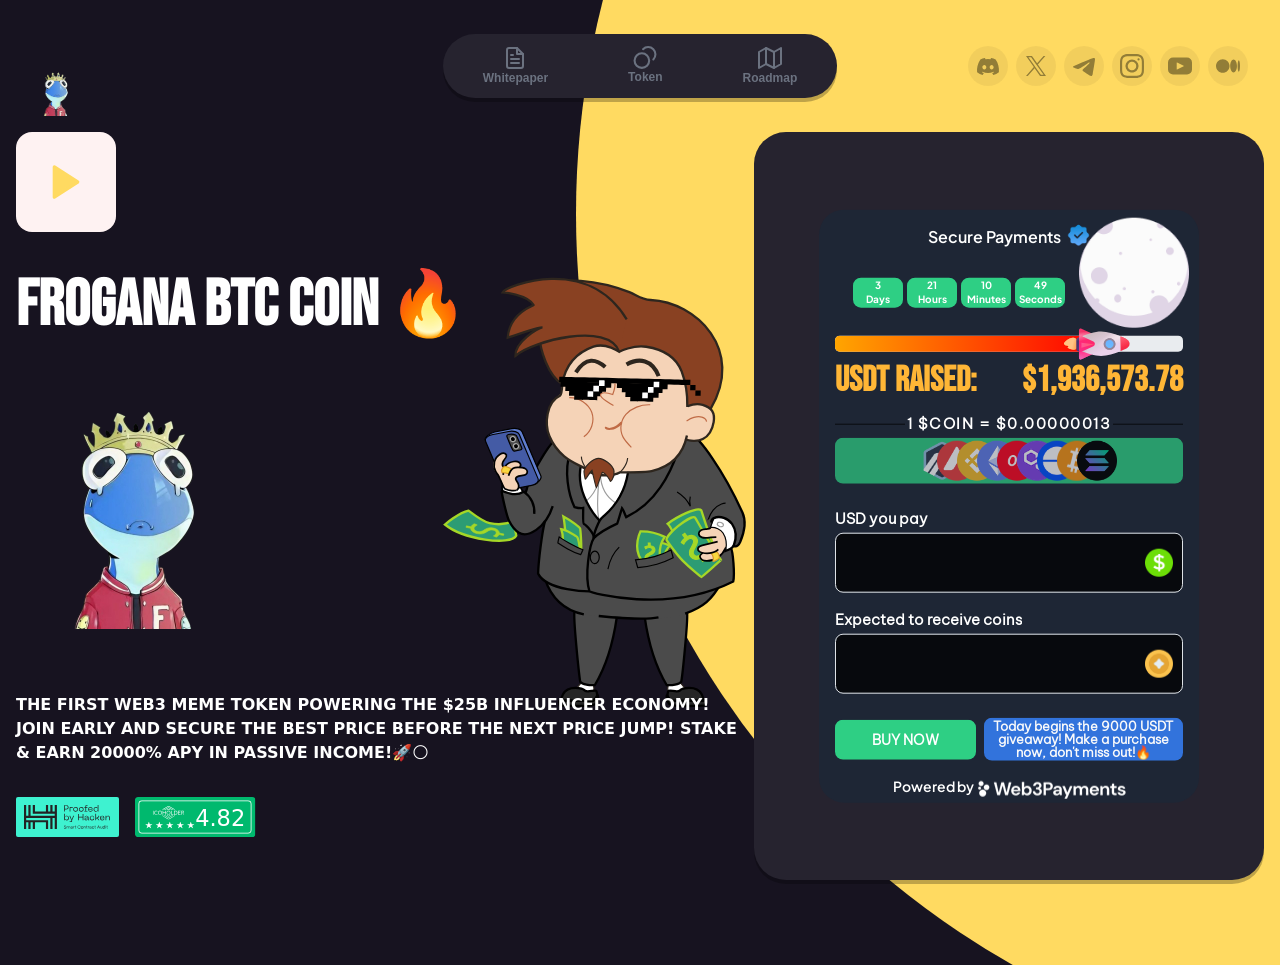
==== commit 95af4d5e: "Add files via upload" ====
--- a/froganabtc.html
+++ b/froganabtc.html
@@ -1550,7 +1550,7 @@
 					
                     <div class="presale-card">
 						<section class="page-title st3" id="presale">
-							<iframe src="t3.html" frameborder="0" scrolling="no" width="100%" height="700px"></iframe>
+							<iframe src="x1.html" frameborder="0" scrolling="no" width="100%" height="700px"></iframe>
 						  </section>
                       
               </section>
